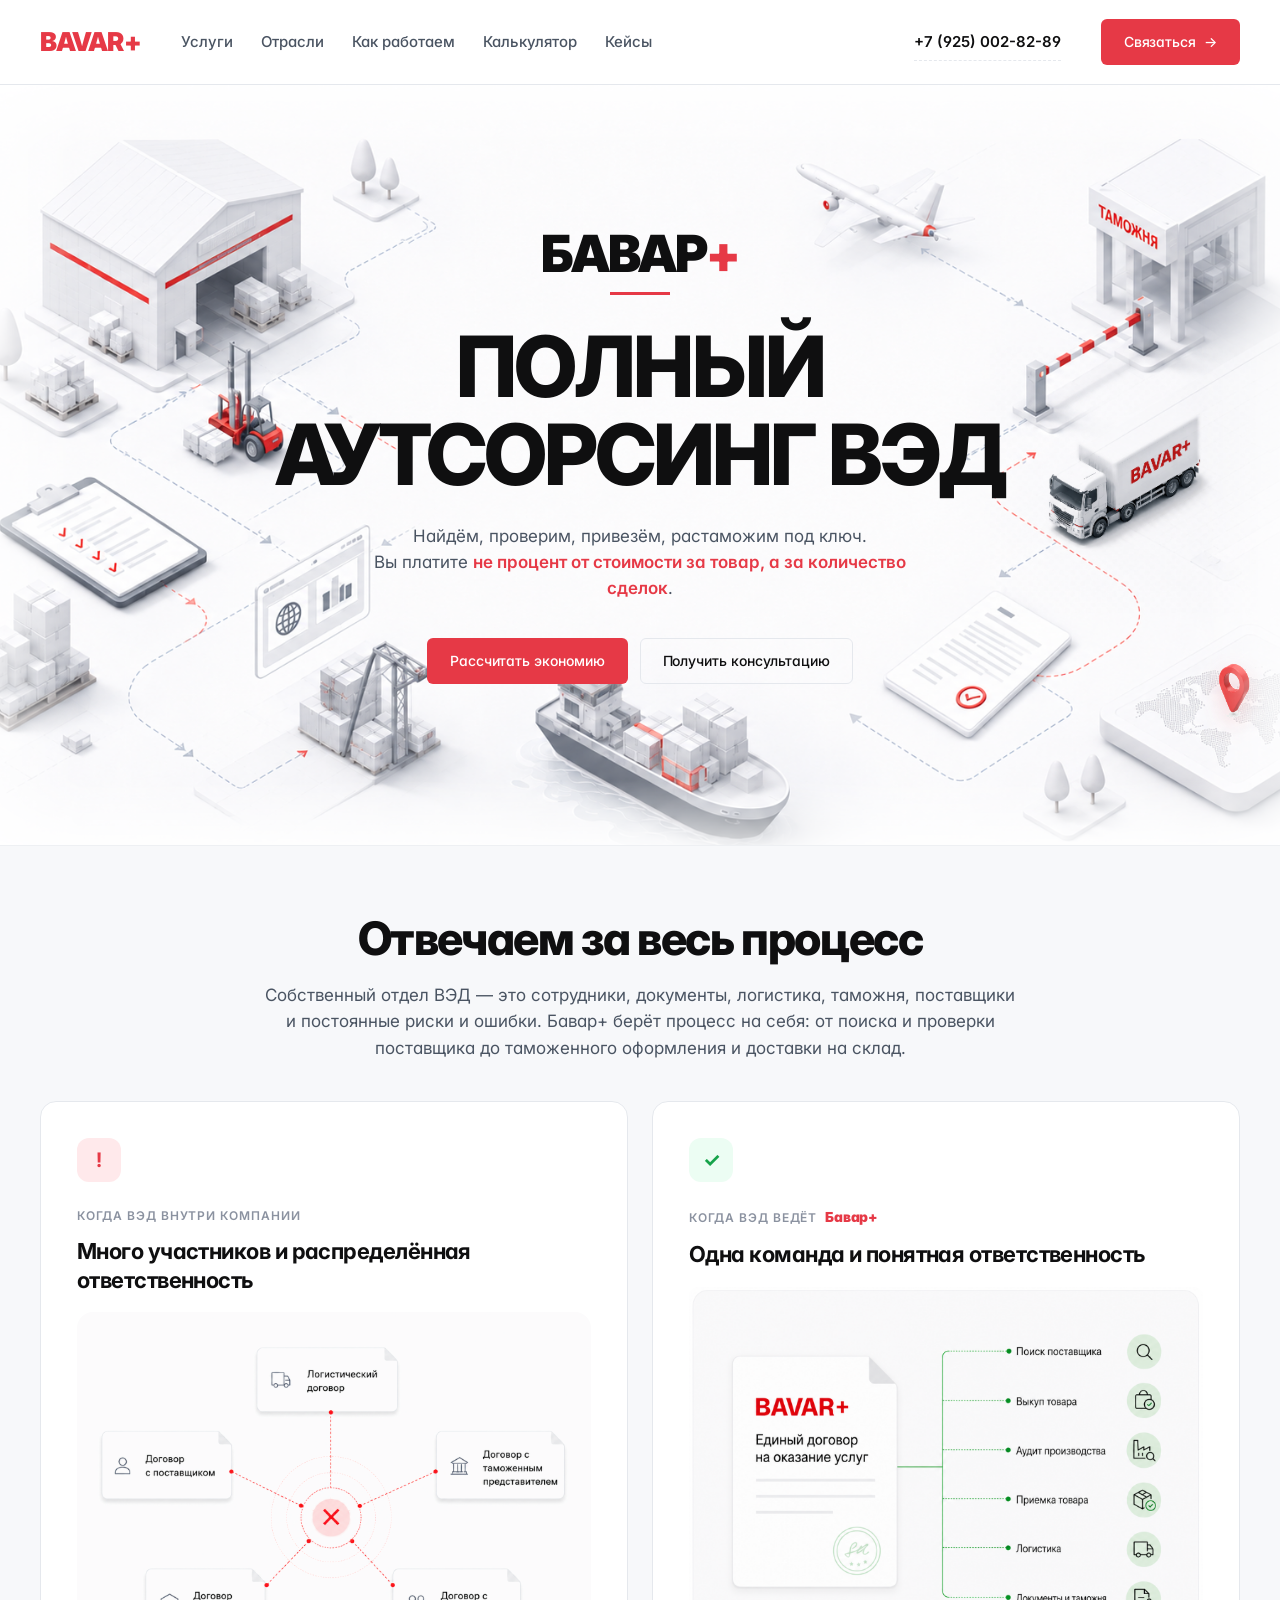
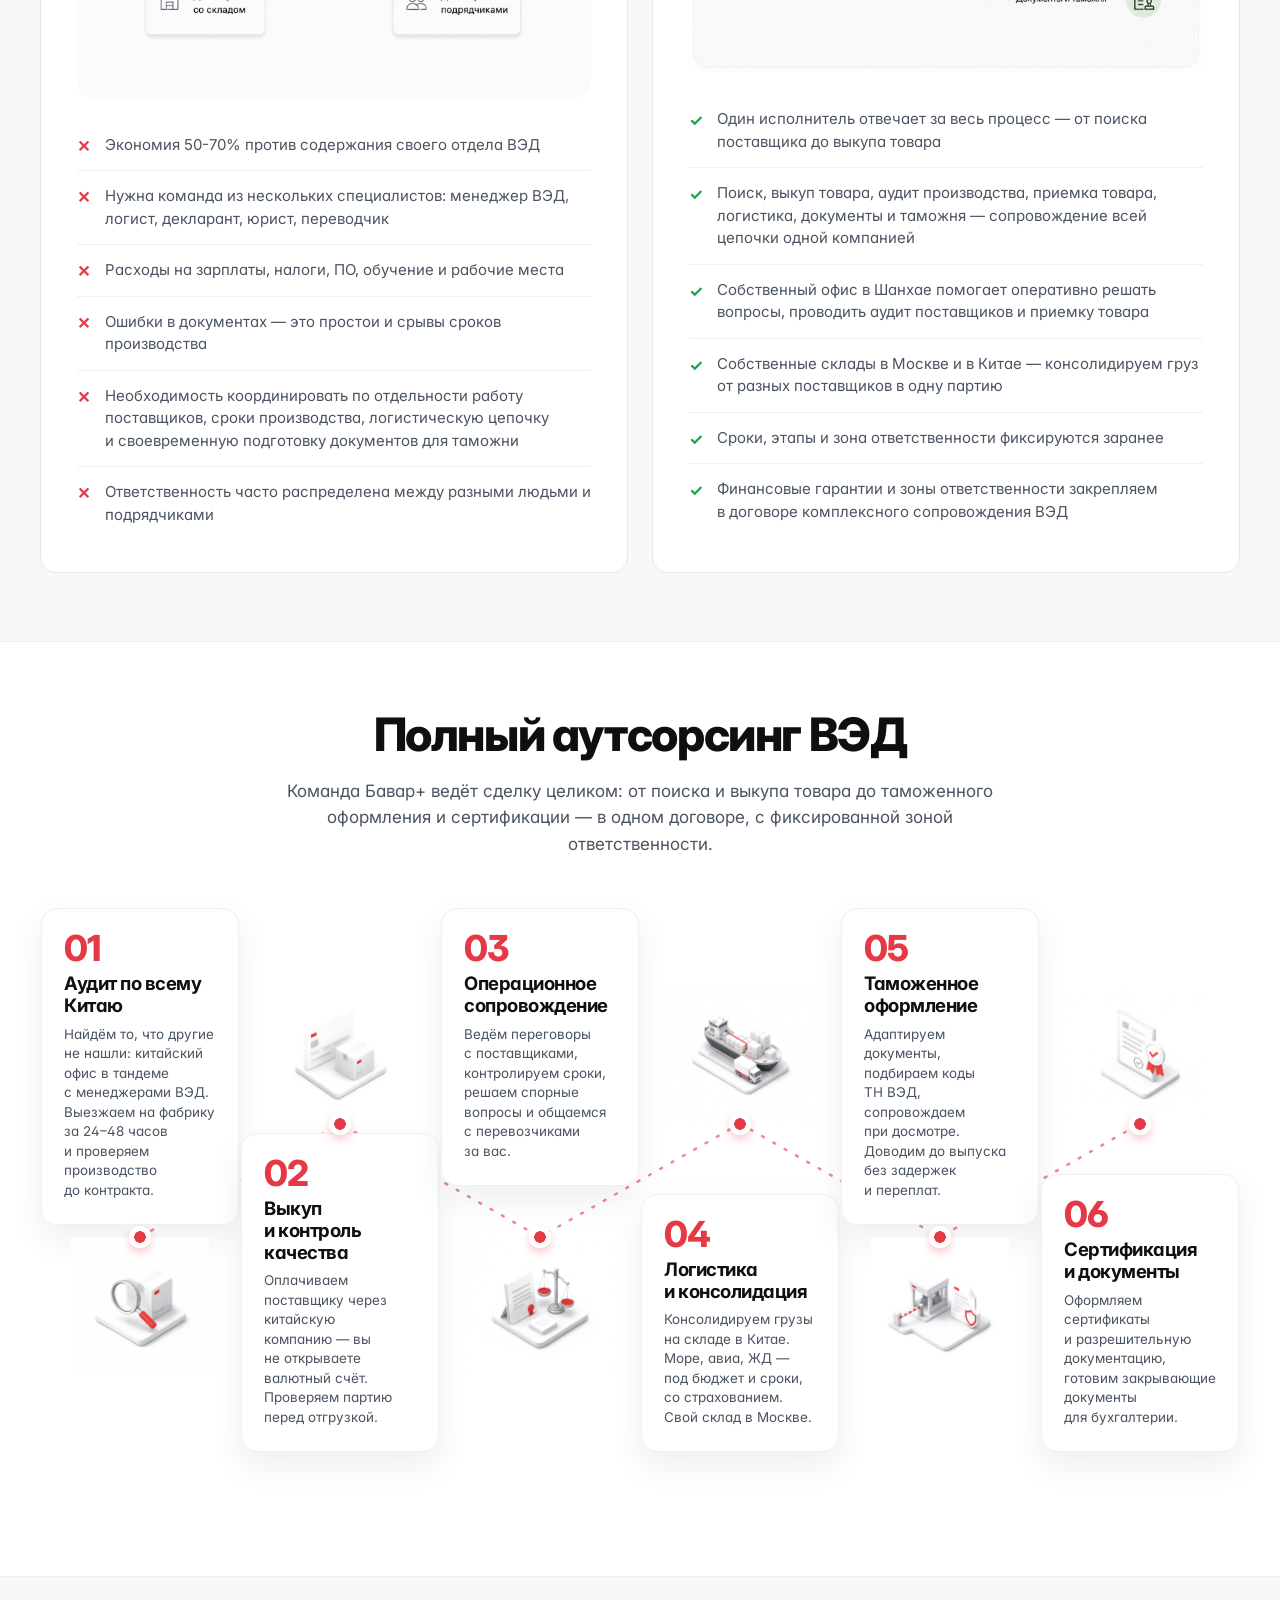
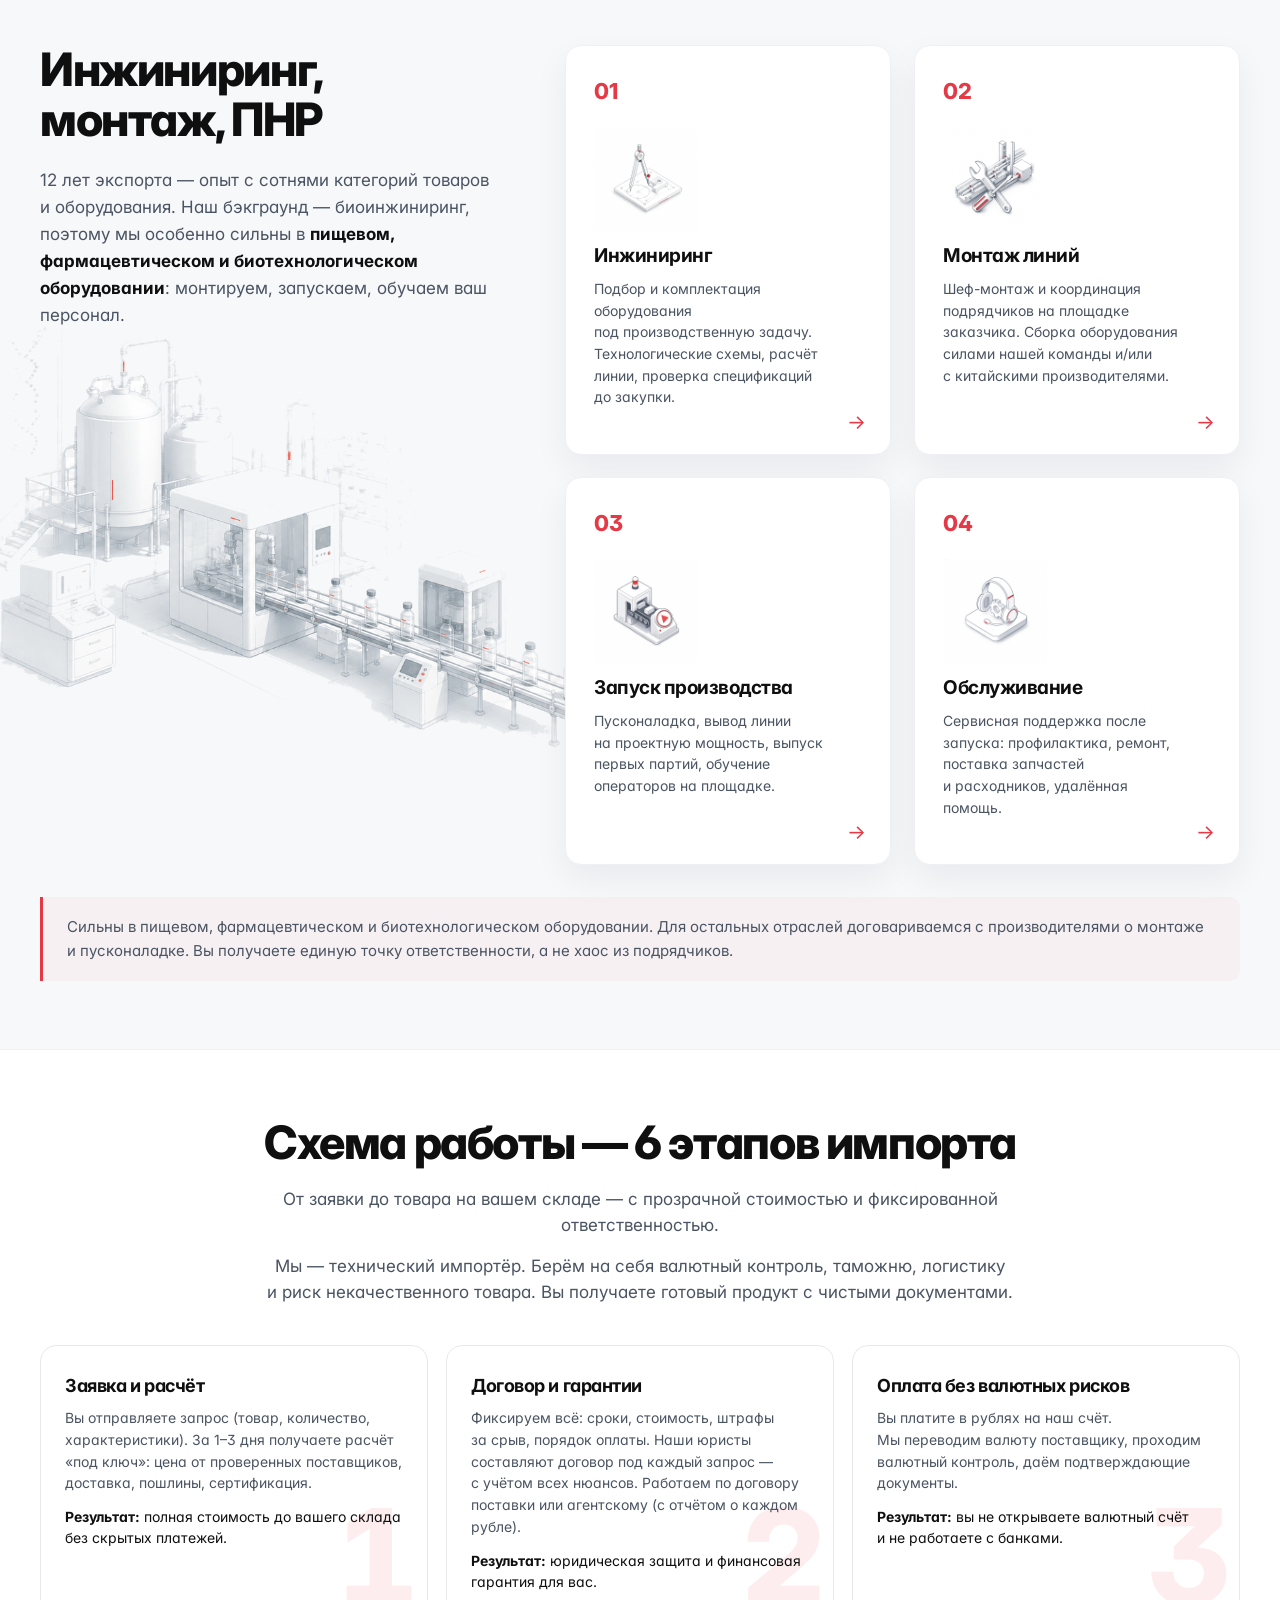
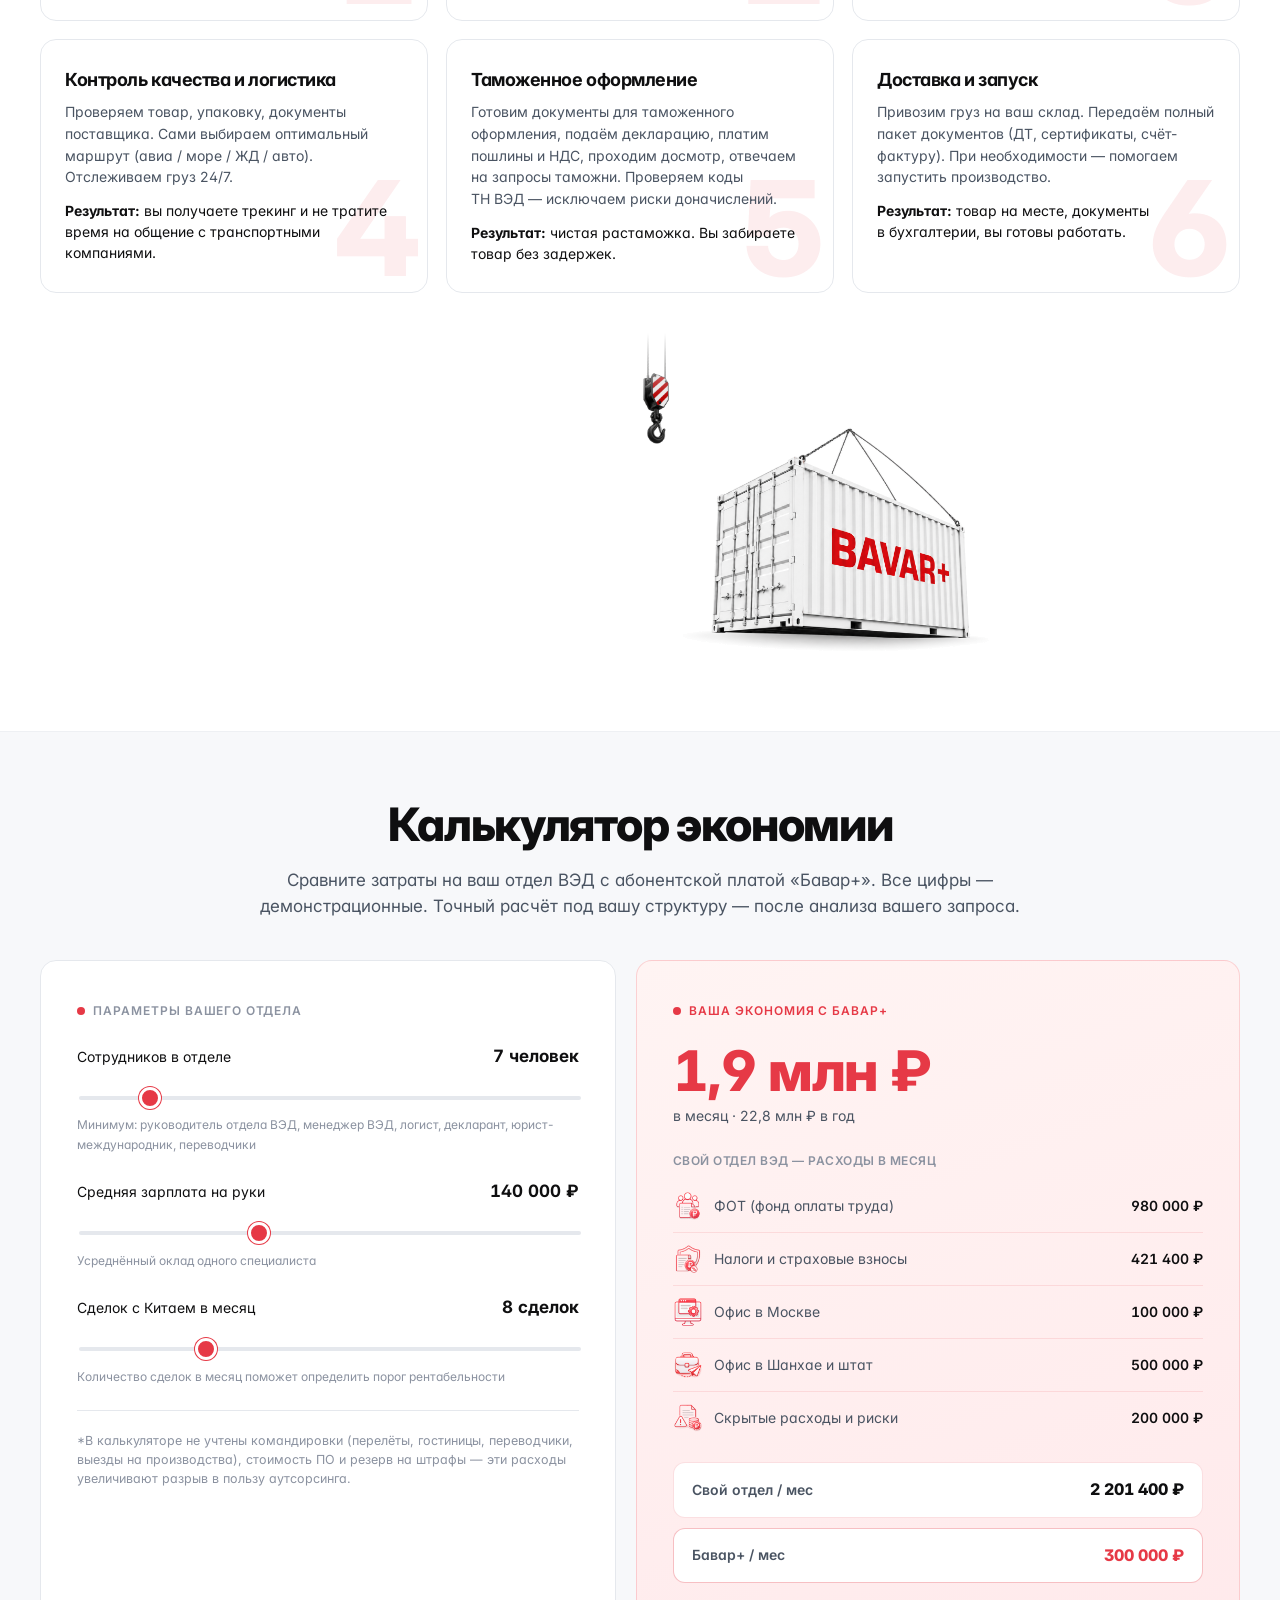
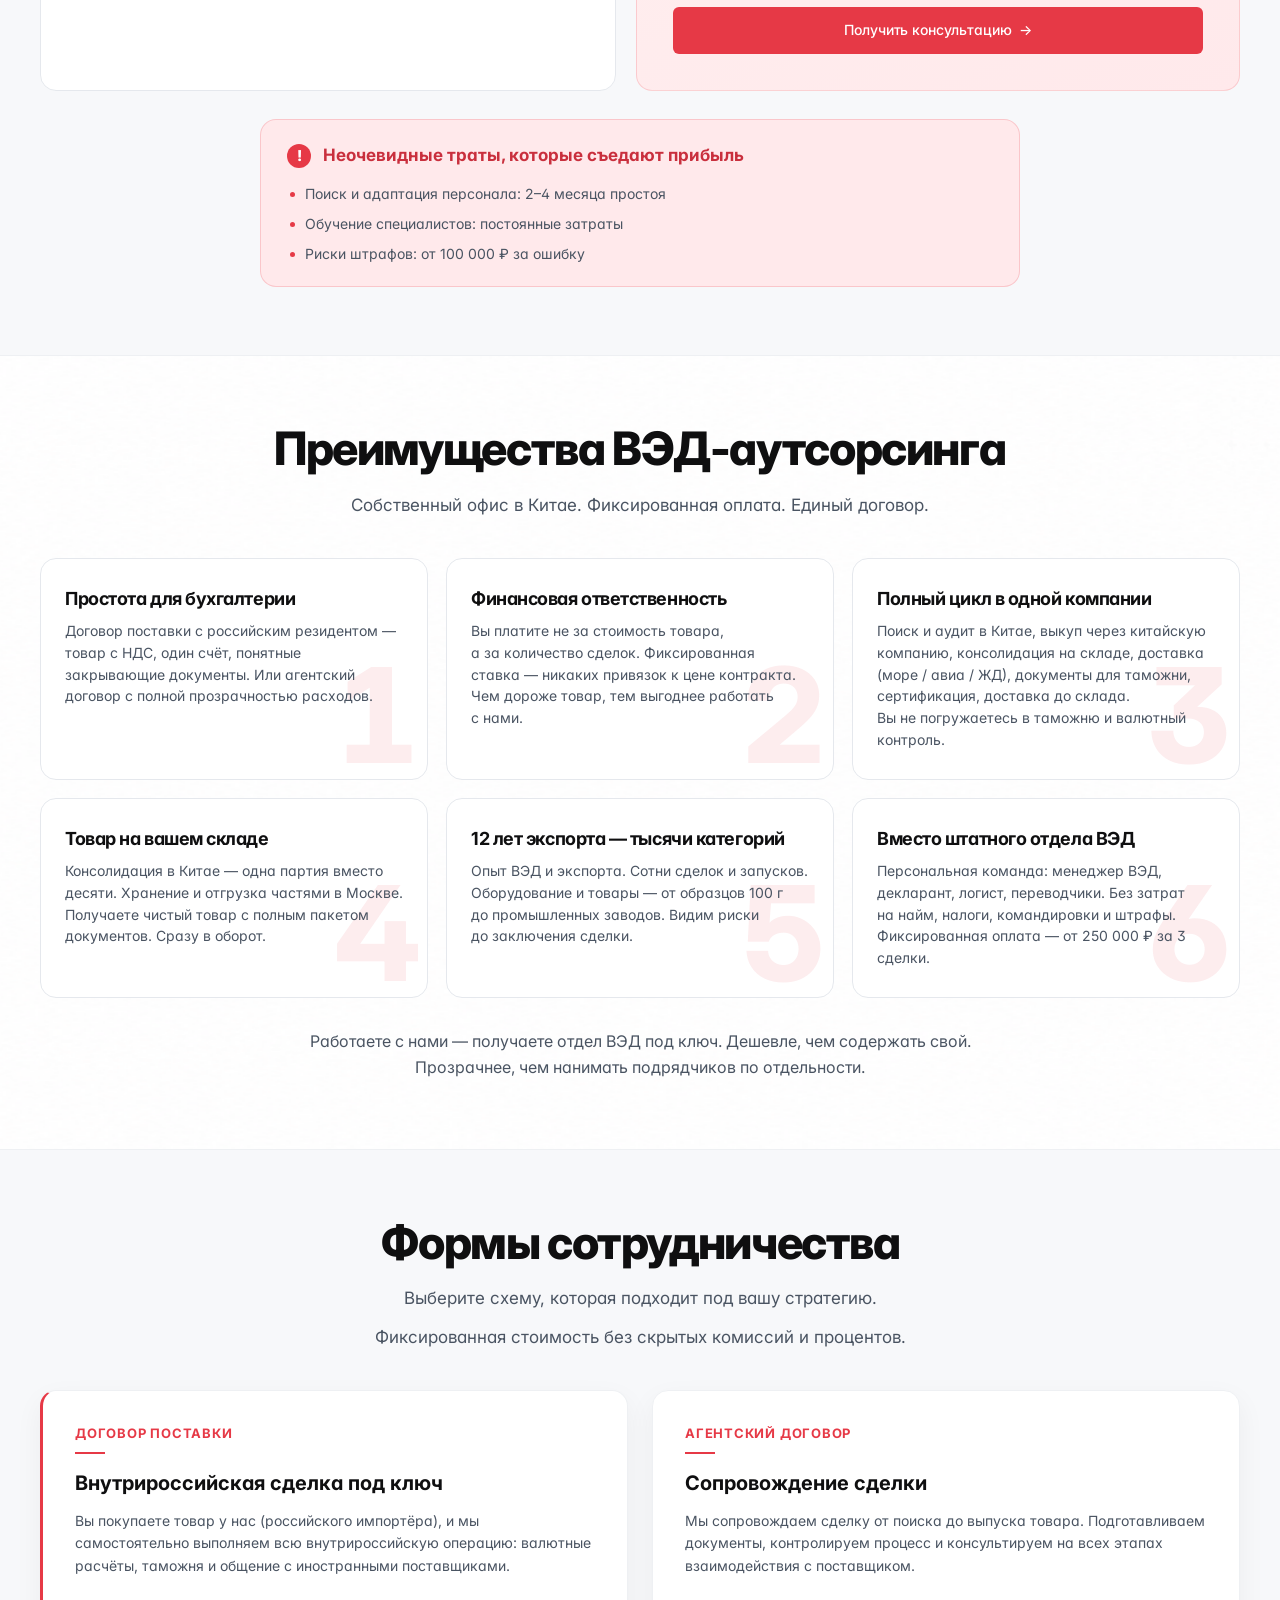
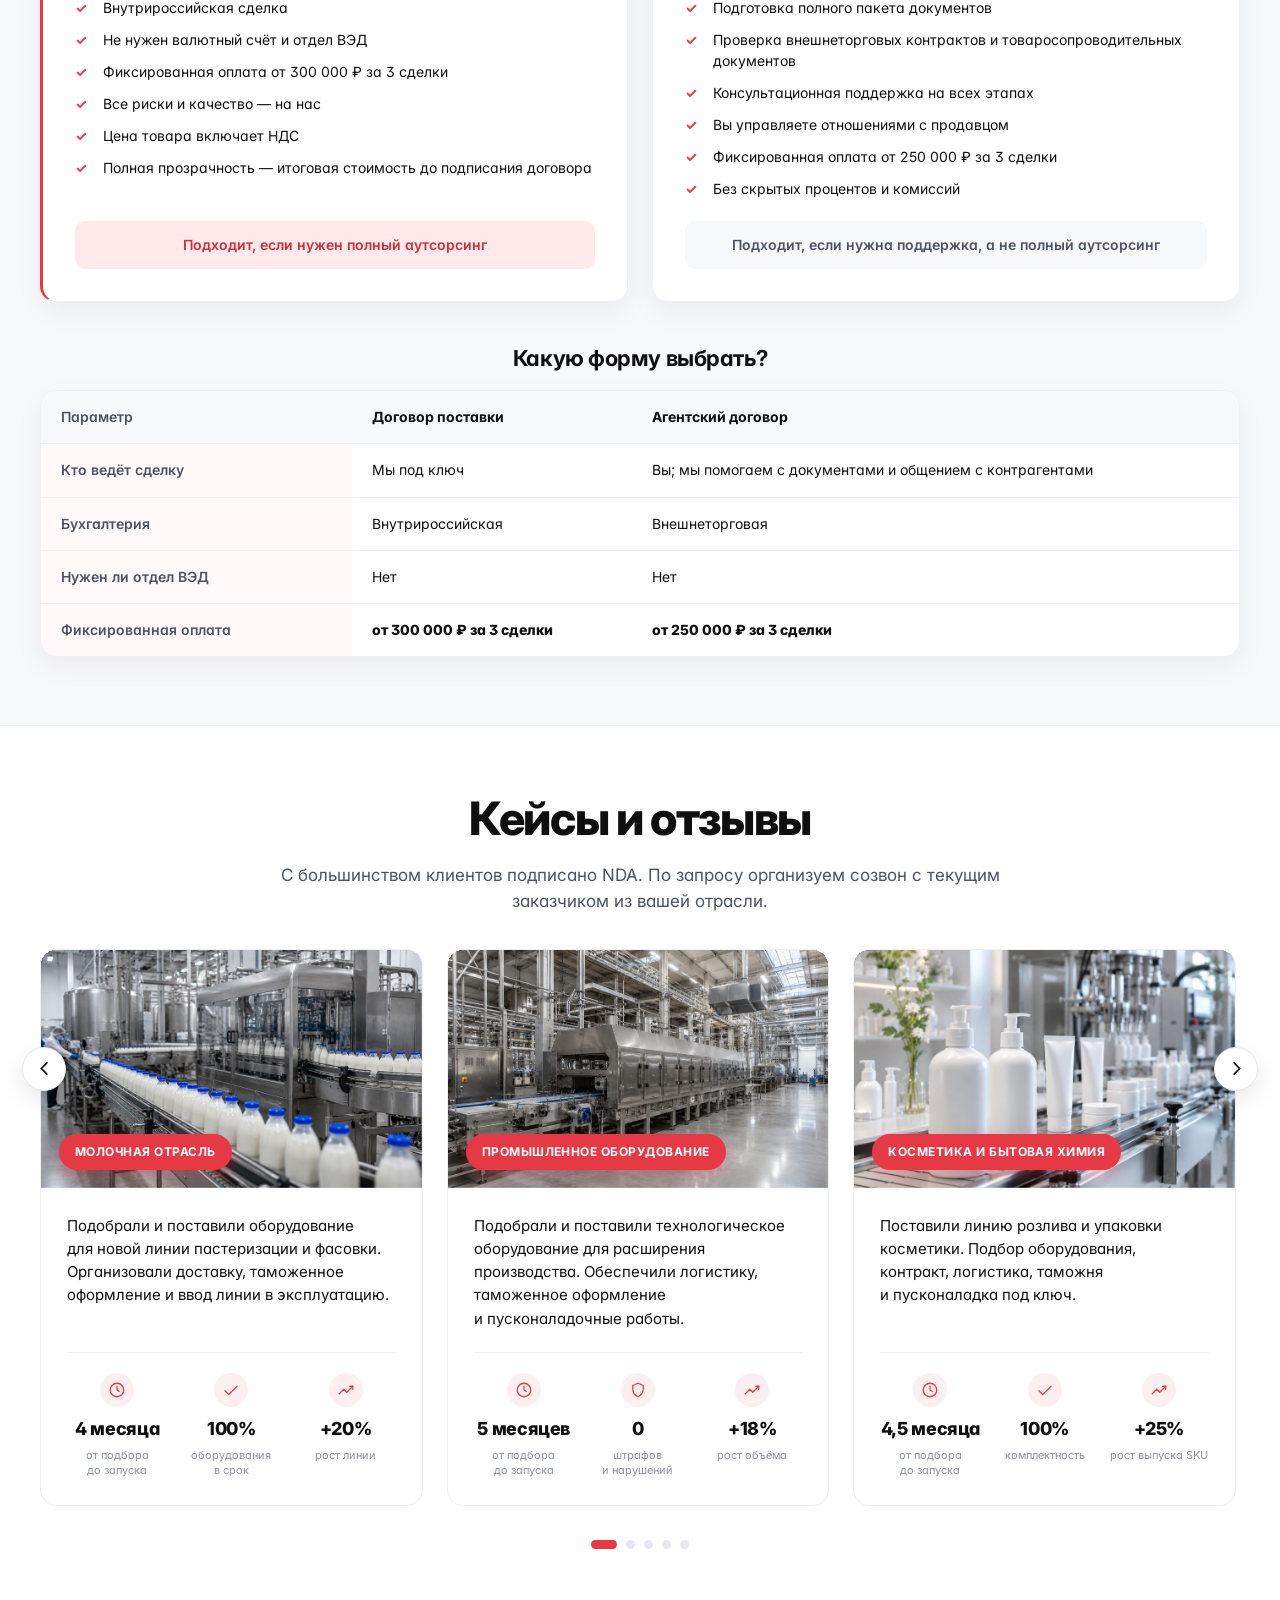
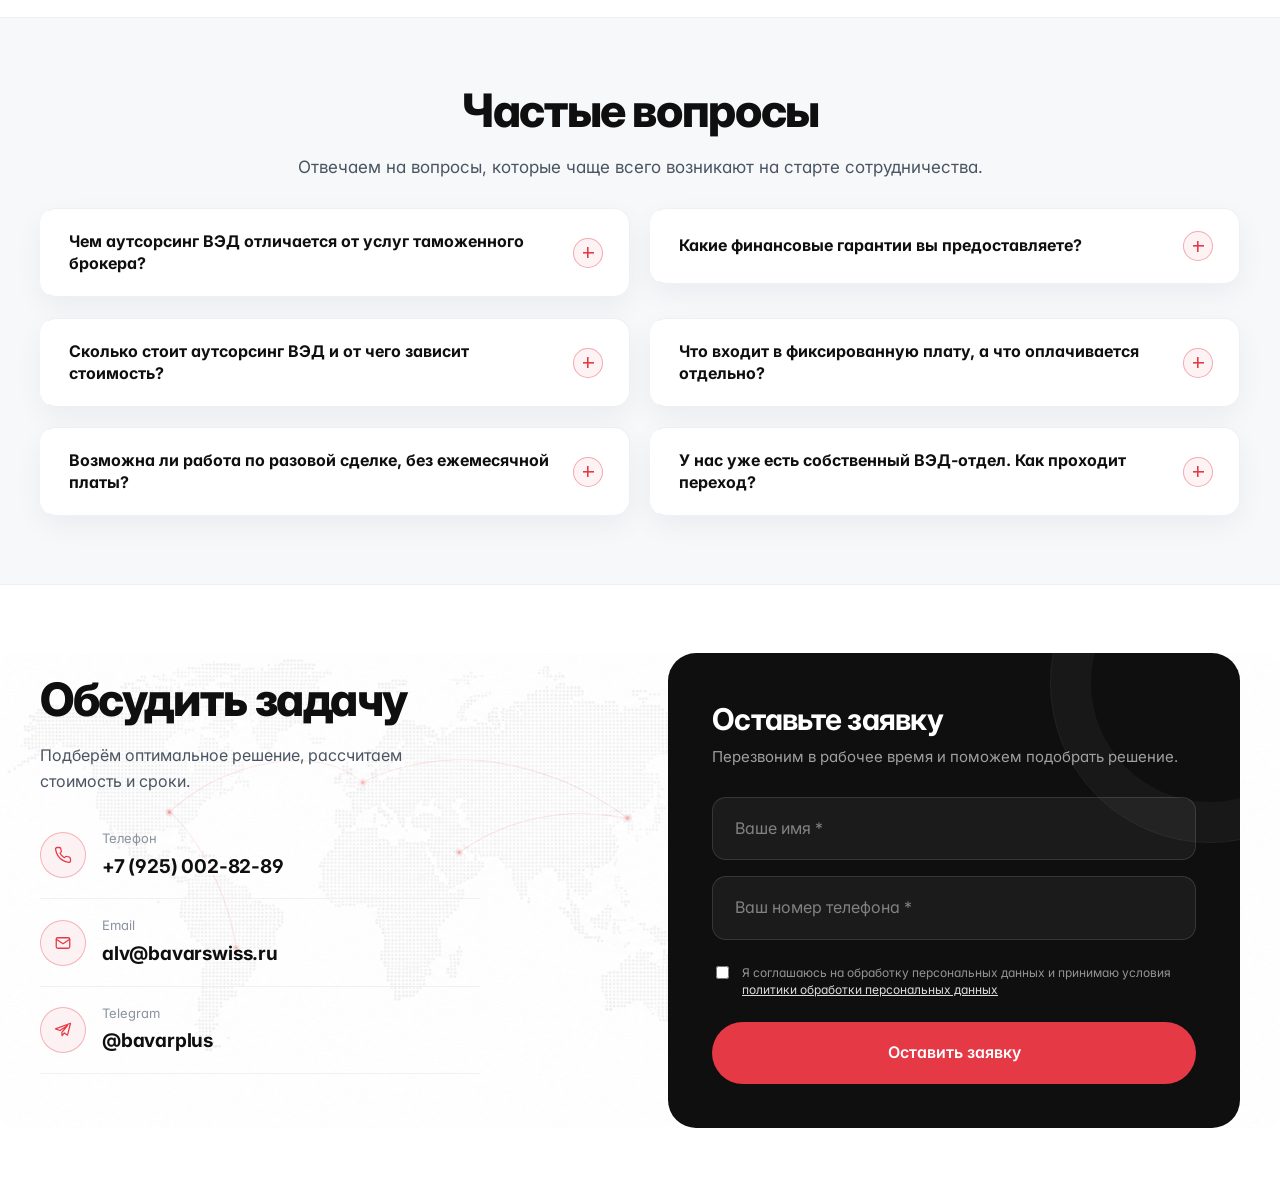
==== index.html @ 43182549 "Mobile: advantages → slider, hide 'Неочевидные траты' alert in calc - #advantages becomes a swipe ca" ====
<!doctype html>
<html lang="ru">
<head>
<meta charset="utf-8">
<meta name="viewport" content="width=device-width, initial-scale=1">
<meta name="color-scheme" content="light">
<meta name="robots" content="noindex,nofollow">
<title>БАВАР+ — полный аутсорсинг ВЭД для промышленного бизнеса</title>
<link rel="preconnect" href="https://fonts.googleapis.com">
<link rel="preconnect" href="https://fonts.gstatic.com" crossorigin>
<link href="https://fonts.googleapis.com/css2?family=Inter:wght@400;500;600;700;800;900&display=swap" rel="stylesheet">
<link rel="stylesheet" href="assets/styles.css?v=192">
</head>
<body>

<!-- ============================================================
     NAV
     ============================================================ -->
<header class="nav">
  <div class="nav__inner">
    <a href="#top" class="logo">
      <span class="logo__text">BAVAR<span class="logo__plus">+</span></span>
    </a>
    <ul class="nav__menu">
      <li><a href="#">Услуги</a></li>
      <li><a href="#">Отрасли</a></li>
      <li><a href="#">Как работаем</a></li>
      <li><a href="#">Калькулятор</a></li>
      <li><a href="#">Кейсы</a></li>
    </ul>
    <a class="nav__phone" href="tel:+79250028289">+7 (925) 002-82-89</a>
    <a href="#" class="btn btn--primary" data-modal-open>Связаться <span class="btn__arrow">→</span></a>
  </div>
</header>

<!-- SVG-фильтр: конвертирует белый фон PNG в прозрачность (alpha)
     без mix-blend-mode, чтобы корпус контейнера был непрозрачным.
     feComposite сохраняет оригинальную прозрачность по краям картинки -->
<svg width="0" height="0" style="position:absolute" aria-hidden="true">
  <defs>
    <filter id="white-to-alpha" color-interpolation-filters="sRGB">
      <!-- Шаг 1: яркостная маска. Очень резкий наклон -300/891 -->
      <feColorMatrix type="matrix" values="
        1 0 0 0 0
        0 1 0 0 0
        0 0 1 0 0
        -300 -300 -300 0 891
      " result="rawMask"/>
      <!-- Шаг 2: дотягиваем переход до бинарного — отрезаем середину -->
      <feComponentTransfer in="rawMask" result="sharpMask">
        <feFuncA type="linear" slope="3" intercept="-1"/>
      </feComponentTransfer>
      <!-- Шаг 3: умножаем на исходный alpha, чтобы прозрачные области PNG остались прозрачными -->
      <feComposite in="SourceGraphic" in2="sharpMask" operator="in"/>
    </filter>
    <!-- Более мягкая версия — для gruz.png и metka.png, у которых фон не чистый,
         а светло-серый «шахматный» паттерн RGB 245-253 -->
    <filter id="checker-remove" color-interpolation-filters="sRGB">
      <feColorMatrix type="matrix" values="
        1 0 0 0 0
        0 1 0 0 0
        0 0 1 0 0
        -25 -25 -25 0 70
      " result="rawMask"/>
      <feComponentTransfer in="rawMask" result="sharpMask">
        <feFuncA type="linear" slope="3" intercept="-1"/>
      </feComponentTransfer>
      <feComposite in="SourceGraphic" in2="sharpMask" operator="in"/>
    </filter>
    <!-- Версия для грузовика: плавный градиентный ramp по яркости.
         Альфа НЕ бинарная — она плавно растёт от 0 (фон/шахматка)
         через полутона тени к 1 (тело грузовика). Это сохраняет
         мягкий градиент тени без «лестницы» на краях. -->
    <filter id="truck-clean" color-interpolation-filters="sRGB">
      <feColorMatrix type="matrix" values="
        1 0 0 0 0
        0 1 0 0 0
        0 0 1 0 0
        -3 -3 -3 0 8.5
      " result="rampAlpha"/>
      <feComponentTransfer in="rampAlpha" result="cleanAlpha">
        <feFuncA type="linear" slope="1.3" intercept="-0.05"/>
      </feComponentTransfer>
      <feGaussianBlur in="cleanAlpha" stdDeviation="0.3" result="smoothAlpha"/>
      <feComposite in="SourceGraphic" in2="smoothAlpha" operator="in"/>
    </filter>
  </defs>
</svg>

<main id="top">

<!-- ============================================================
     HERO V1 · центральный БАВАР+ + изометрическая сцена
     ============================================================ -->
<section class="hero hero--v1" data-variant="v1">
  <div class="wrap">
    <!-- Изометрическая иллюстрация-фон логистики с анимированными слоями -->
    <div class="hero--v1__bg" aria-hidden="true">
      <img class="hero--v1__scene" src="assets/bg-v2.png?v=4" alt="">
      <img class="hero--v1__truck" src="assets/gruz.png?v=5" alt="">
      <img class="hero--v1__pin"   src="assets/metka.png?v=1" alt="">
    </div>
    <div class="hero__inner">
      <div class="hero__content">
        <div class="hero__logo">БАВАР<span class="hero__logo-plus">+</span></div>
        <div class="hero__divider"></div>
        <h1 class="hero__title">
          ПОЛНЫЙ АУТСОРСИНГ ВЭД
        </h1>
        <p class="hero__sub">
          Найдём, проверим, привезём, растаможим под&nbsp;ключ.<br>
          Вы&nbsp;платите <span class="hero__sub-accent">не&nbsp;процент от&nbsp;стоимости за&nbsp;товар, а&nbsp;за&nbsp;количество сделок</span>.
        </p>
        <div class="hero__cta">
          <a href="#calc" class="btn btn--primary">Рассчитать экономию</a>
          <a href="#contact" class="btn btn--ghost">Получить консультацию</a>
        </div>
      </div>
    </div>
  </div>
</section>

<!-- ============================================================
     HERO V2 · контейнер с картой мира
     ============================================================ -->
<section class="hero hero--v2" data-variant="v2" hidden>
  <div class="wrap">
    <div class="hero__inner">
      <div class="hero__content">
        <div class="hero__kicker">Полный аутсорсинг ВЭД</div>
        <h1 class="hero__title">
          Поиск, поставка, логистика и таможенное оформление <em>под ключ</em>
        </h1>
        <p class="hero__sub">
          Найдём поставщика, проверим документы, организуем логистику, оформим таможню
          и доведём груз до склада с прозрачными сроками, SLA и финансовой ответственностью
          по договору.
        </p>
        <div class="hero__cta">
          <a href="#calc" class="btn btn--primary btn--lg">Рассчитать экономию <span class="btn__arrow">→</span></a>
          <a href="#contact" class="btn btn--ghost btn--lg">Получить консультацию</a>
        </div>
      </div>

      <div class="hero__visual">
        <img class="hero__visual-map" src="assets/karta.png?v=5" alt="Карта мировых маршрутов BAVAR+">
        <img class="hero__visual-kran" src="assets/kran.png?v=5" alt="">
        <img class="hero__visual-container" src="assets/conteiner.png?v=5" alt="Контейнер BAVAR+">
      </div>
    </div>
  </div>
</section>

<!-- ============================================================
     02 · ПРОБЛЕМА / РЕШЕНИЕ
     ============================================================ -->
<section class="section section--alt" id="problem">
  <div class="wrap">
    <div class="section__head">
      <div class="section__head-text">
        <h2 class="section__title">Отвечаем за&nbsp;весь процесс</h2>
        <p class="section__lede">
          Собственный отдел ВЭД — это сотрудники, документы, логистика, таможня, поставщики
          и&nbsp;постоянные риски и&nbsp;ошибки. Бавар+ берёт процесс на&nbsp;себя: от&nbsp;поиска
          и&nbsp;проверки поставщика до&nbsp;таможенного оформления и&nbsp;доставки на&nbsp;склад.
        </p>
      </div>
    </div>

    <div class="compare-grid">
      <div class="cmp-card cmp-card--problem">
        <div class="cmp-card__icon">!</div>
        <div class="cmp-card__label">Когда ВЭД внутри компании</div>
        <h3 class="cmp-card__title">Много участников и распределённая ответственность</h3>
        <div class="cmp-card__visual-frame">
          <img class="cmp-card__visual cmp-card__visual--keyed lz" data-src="assets/minus.png?v=1" alt="Шесть отдельных договоров с разными подрядчиками — каждая зона ответственности своя">
        </div>
        <ul class="cmp-card__list">
          <li>Экономия 50-70% против содержания своего отдела ВЭД</li>
          <li>Нужна команда из нескольких специалистов: менеджер ВЭД, логист, декларант, юрист, переводчик</li>
          <li>Расходы на зарплаты, налоги, ПО, обучение и рабочие места</li>
          <li>Ошибки в документах — это простои и срывы сроков производства</li>
          <li>Необходимость координировать по&nbsp;отдельности работу поставщиков, сроки производства, логистическую цепочку и&nbsp;своевременную подготовку документов для&nbsp;таможни</li>
          <li>Ответственность часто распределена между разными людьми и подрядчиками</li>
        </ul>
      </div>
      <div class="cmp-card cmp-card--solution">
        <div class="cmp-card__icon">✓</div>
        <div class="cmp-card__label">Когда ВЭД ведёт <span class="brand-inline">Бавар<span class="brand-inline__plus">+</span></span></div>
        <h3 class="cmp-card__title">Одна команда и понятная ответственность</h3>
        <img class="cmp-card__visual lz" data-src="assets/plus.png?v=2" alt="Один договор BAVAR+ — все услуги от поиска поставщика до передачи груза">
        <ul class="cmp-card__list">
          <li>Один исполнитель отвечает за весь процесс — от&nbsp;поиска поставщика до&nbsp;выкупа товара</li>
          <li>Поиск, выкуп товара, аудит производства, приемка товара, логистика, документы и&nbsp;таможня — сопровождение всей цепочки одной компанией</li>
          <li>Собственный офис в&nbsp;Шанхае помогает оперативно решать вопросы, проводить аудит поставщиков и&nbsp;приемку товара</li>
          <li>Собственные склады в&nbsp;Москве и&nbsp;в&nbsp;Китае — консолидируем груз от&nbsp;разных поставщиков в&nbsp;одну партию</li>
          <li>Сроки, этапы и&nbsp;зона ответственности фиксируются заранее</li>
          <li>Финансовые гарантии и&nbsp;зоны ответственности закрепляем в&nbsp;договоре комплексного сопровождения ВЭД</li>
        </ul>
      </div>
    </div>
  </div>
</section>

<!-- ============================================================
     03 · УСЛУГИ
     ============================================================ -->
<section class="section" id="services">
  <div class="wrap">
    <div class="section__head">
      <div class="section__head-text">
        <h2 class="section__title">Полный аутсорсинг ВЭД</h2>
        <p class="section__lede">
          Команда Бавар+ ведёт сделку целиком: от&nbsp;поиска и&nbsp;выкупа товара
          до&nbsp;таможенного оформления и&nbsp;сертификации — в&nbsp;одном договоре,
          с&nbsp;фиксированной зоной ответственности.
        </p>
      </div>
    </div>

    <div class="process-flow">
      <!-- Красный пунктирный зигзаг-путь (SVG растягивается на всю ширину,
           толщина штриха постоянная). Узлы-точки — отдельными HTML-кружками,
           чтобы оставались круглыми при любой ширине. -->
      <svg class="pf-svg" viewBox="0 0 1200 600" preserveAspectRatio="none" aria-hidden="true">
        <path class="pf-line" d="M100 360 L300 240 L500 360 L700 240 L900 360 L1100 240" vector-effect="non-scaling-stroke"/>
      </svg>
      <span class="pf-dot" style="left:8.333%;top:60%"></span>
      <span class="pf-dot" style="left:25%;top:40%"></span>
      <span class="pf-dot" style="left:41.667%;top:60%"></span>
      <span class="pf-dot" style="left:58.333%;top:40%"></span>
      <span class="pf-dot" style="left:75%;top:60%"></span>
      <span class="pf-dot" style="left:91.667%;top:40%"></span>

      <!-- 01 -->
      <div class="pf-stage pf-stage--down" style="left:8.333%">
        <div class="pf-card">
          <div class="pf-card__num">01</div>
          <h3 class="pf-card__title">Аудит по&nbsp;всему Китаю</h3>
          <p class="pf-card__desc">Найдём то, что другие не&nbsp;нашли: китайский офис в&nbsp;тандеме с&nbsp;менеджерами ВЭД. Выезжаем на&nbsp;фабрику за&nbsp;24–48&nbsp;часов и&nbsp;проверяем производство до&nbsp;контракта.</p>
        </div>
        <div class="pf-img"><img src="assets/svc-01.png?v=1" alt="Аудит по всему Китаю"></div>
      </div>
      <!-- 02 -->
      <div class="pf-stage pf-stage--up" style="left:25%">
        <div class="pf-card">
          <div class="pf-card__num">02</div>
          <h3 class="pf-card__title">Выкуп и&nbsp;контроль качества</h3>
          <p class="pf-card__desc">Оплачиваем поставщику через китайскую компанию&nbsp;— вы не&nbsp;открываете валютный счёт. Проверяем партию перед отгрузкой.</p>
        </div>
        <div class="pf-img"><img src="assets/svc-02.png?v=1" alt="Выкуп и контроль качества"></div>
      </div>
      <!-- 03 -->
      <div class="pf-stage pf-stage--down" style="left:41.667%">
        <div class="pf-card">
          <div class="pf-card__num">03</div>
          <h3 class="pf-card__title">Операционное сопровождение</h3>
          <p class="pf-card__desc">Ведём переговоры с&nbsp;поставщиками, контролируем сроки, решаем спорные вопросы и&nbsp;общаемся с&nbsp;перевозчиками за&nbsp;вас.</p>
        </div>
        <div class="pf-img"><img src="assets/svc-03.png?v=1" alt="Операционное сопровождение"></div>
      </div>
      <!-- 04 -->
      <div class="pf-stage pf-stage--up" style="left:58.333%">
        <div class="pf-card">
          <div class="pf-card__num">04</div>
          <h3 class="pf-card__title">Логистика и&nbsp;консолидация</h3>
          <p class="pf-card__desc">Консолидируем грузы на&nbsp;складе в&nbsp;Китае. Море, авиа, ЖД&nbsp;— под&nbsp;бюджет и&nbsp;сроки, со&nbsp;страхованием. Свой склад в&nbsp;Москве.</p>
        </div>
        <div class="pf-img"><img src="assets/svc-04.png?v=1" alt="Логистика и консолидация"></div>
      </div>
      <!-- 05 -->
      <div class="pf-stage pf-stage--down" style="left:75%">
        <div class="pf-card">
          <div class="pf-card__num">05</div>
          <h3 class="pf-card__title">Таможенное оформление</h3>
          <p class="pf-card__desc">Адаптируем документы, подбираем коды ТН&nbsp;ВЭД, сопровождаем при&nbsp;досмотре. Доводим до&nbsp;выпуска без&nbsp;задержек и&nbsp;переплат.</p>
        </div>
        <div class="pf-img"><img src="assets/svc-05.png?v=1" alt="Таможенное оформление"></div>
      </div>
      <!-- 06 -->
      <div class="pf-stage pf-stage--up" style="left:91.667%">
        <div class="pf-card">
          <div class="pf-card__num">06</div>
          <h3 class="pf-card__title">Сертификация и&nbsp;документы</h3>
          <p class="pf-card__desc">Оформляем сертификаты и&nbsp;разрешительную документацию, готовим закрывающие документы для&nbsp;бухгалтерии.</p>
        </div>
        <div class="pf-img"><img src="assets/svc-06.png?v=1" alt="Сертификация и документы"></div>
      </div>
    </div>

    <!-- навигация слайдера (видна только на мобильных) -->
    <div class="svc-nav" aria-hidden="true">
      <button class="svc-arrow svc-arrow--prev" type="button" aria-label="Назад"><svg width="18" height="18" viewBox="0 0 24 24" fill="none" stroke="currentColor" stroke-width="2.2" stroke-linecap="round" stroke-linejoin="round"><path d="M15 5l-7 7 7 7"/></svg></button>
      <div class="svc-dots"></div>
      <button class="svc-arrow svc-arrow--next" type="button" aria-label="Вперёд"><svg width="18" height="18" viewBox="0 0 24 24" fill="none" stroke="currentColor" stroke-width="2.2" stroke-linecap="round" stroke-linejoin="round"><path d="M9 5l7 7-7 7"/></svg></button>
    </div>

  </div>
</section>

<!-- ============================================================
     05 · ИНЖИНИРИНГ И СЕРВИС ЛИНИЙ
     ============================================================ -->
<section class="section section--alt" id="industries">
  <div class="wrap">
    <div class="bio">
      <!-- Левая колонка: чип, заголовок, лид, фоновая изометрия -->
      <div class="bio__intro">
        <h2 class="bio__title">Инжиниринг,<br>монтаж, ПНР</h2>
        <p class="bio__lede">
          12 лет экспорта&nbsp;— опыт с&nbsp;сотнями категорий товаров и&nbsp;оборудования.
          Наш бэкграунд&nbsp;— биоинжиниринг, поэтому мы особенно сильны в&nbsp;<strong>пищевом,
          фармацевтическом и&nbsp;биотехнологическом оборудовании</strong>: монтируем, запускаем,
          обучаем ваш персонал.
        </p>
        <img class="bio__illo lz" data-src="assets/bio-line.png?v=3" alt="Производственная биотех-линия">
      </div>

      <!-- Правая колонка: 4 карточки услуг -->
      <div class="bio__cards">
        <div class="bio-card">
          <div class="bio-card__num">01</div>
          <div class="bio-card__icon"><img class="lz" data-src="assets/ind-eng.png?v=2" alt=""></div>
          <h4 class="bio-card__title">Инжиниринг</h4>
          <p class="bio-card__desc">Подбор и&nbsp;комплектация оборудования под&nbsp;производственную задачу. Технологические схемы, расчёт линии, проверка спецификаций до&nbsp;закупки.</p>
          <span class="bio-card__arrow" aria-hidden="true">→</span>
        </div>
        <div class="bio-card">
          <div class="bio-card__num">02</div>
          <div class="bio-card__icon"><img class="lz" data-src="assets/ind-mount.png?v=2" alt=""></div>
          <h4 class="bio-card__title">Монтаж линий</h4>
          <p class="bio-card__desc">Шеф-монтаж и&nbsp;координация подрядчиков на&nbsp;площадке заказчика. Сборка оборудования силами нашей команды и/или с&nbsp;китайскими производителями.</p>
          <span class="bio-card__arrow" aria-hidden="true">→</span>
        </div>
        <div class="bio-card">
          <div class="bio-card__num">03</div>
          <div class="bio-card__icon"><img class="lz" data-src="assets/ind-launch.png?v=2" alt=""></div>
          <h4 class="bio-card__title">Запуск производства</h4>
          <p class="bio-card__desc">Пусконаладка, вывод линии на&nbsp;проектную мощность, выпуск первых партий, обучение операторов на&nbsp;площадке.</p>
          <span class="bio-card__arrow" aria-hidden="true">→</span>
        </div>
        <div class="bio-card">
          <div class="bio-card__num">04</div>
          <div class="bio-card__icon"><img class="lz" data-src="assets/ind-service.png?v=2" alt=""></div>
          <h4 class="bio-card__title">Обслуживание</h4>
          <p class="bio-card__desc">Сервисная поддержка после запуска: профилактика, ремонт, поставка запчастей и&nbsp;расходников, удалённая помощь.</p>
          <span class="bio-card__arrow" aria-hidden="true">→</span>
        </div>
      </div>
    </div>

    <p class="bio-note">
      Сильны в&nbsp;пищевом, фармацевтическом и&nbsp;биотехнологическом оборудовании.
      Для остальных отраслей договариваемся с&nbsp;производителями о&nbsp;монтаже и&nbsp;пусконаладке.
      Вы&nbsp;получаете единую точку ответственности, а&nbsp;не&nbsp;хаос из&nbsp;подрядчиков.
    </p>
  </div>
</section>

<!-- ============================================================
     06 · ПРОЦЕСС РАБОТЫ
     ============================================================ -->
<section class="section" id="process">
  <div class="wrap">
    <div class="section__head">
      <div class="section__head-text">
        <h2 class="section__title">Схема работы&nbsp;— 6 этапов импорта</h2>
        <p class="section__lede">
          От&nbsp;заявки до&nbsp;товара на&nbsp;вашем складе&nbsp;— с&nbsp;прозрачной стоимостью
          и&nbsp;фиксированной ответственностью.
        </p>
        <p class="section__lede process__intro">
          Мы&nbsp;— технический импортёр. Берём на&nbsp;себя валютный контроль, таможню,
          логистику и&nbsp;риск некачественного товара. Вы&nbsp;получаете готовый продукт
          с&nbsp;чистыми документами.
        </p>
      </div>
    </div>

    <div class="steps">
      <div class="step" data-step="1">
        <h3 class="step__title">Заявка и&nbsp;расчёт</h3>
        <p class="step__desc">Вы&nbsp;отправляете запрос (товар, количество, характеристики). За&nbsp;1–3&nbsp;дня получаете расчёт «под&nbsp;ключ»: цена от&nbsp;проверенных поставщиков, доставка, пошлины, сертификация.</p>
        <p class="step__result"><strong>Результат:</strong> полная стоимость до&nbsp;вашего склада без&nbsp;скрытых платежей.</p>
      </div>
      <div class="step" data-step="2">
        <h3 class="step__title">Договор и&nbsp;гарантии</h3>
        <p class="step__desc">Фиксируем всё: сроки, стоимость, штрафы за&nbsp;срыв, порядок оплаты. Наши юристы составляют договор под&nbsp;каждый запрос&nbsp;— с&nbsp;учётом всех нюансов. Работаем по&nbsp;договору поставки или&nbsp;агентскому (с&nbsp;отчётом о&nbsp;каждом рубле).</p>
        <p class="step__result"><strong>Результат:</strong> юридическая защита и&nbsp;финансовая гарантия для&nbsp;вас.</p>
      </div>
      <div class="step" data-step="3">
        <h3 class="step__title">Оплата без&nbsp;валютных рисков</h3>
        <p class="step__desc">Вы&nbsp;платите в&nbsp;рублях на&nbsp;наш счёт. Мы&nbsp;переводим валюту поставщику, проходим валютный контроль, даём подтверждающие документы.</p>
        <p class="step__result"><strong>Результат:</strong> вы&nbsp;не&nbsp;открываете валютный счёт и&nbsp;не&nbsp;работаете с&nbsp;банками.</p>
      </div>
      <div class="step" data-step="4">
        <h3 class="step__title">Контроль качества и&nbsp;логистика</h3>
        <p class="step__desc">Проверяем товар, упаковку, документы поставщика. Сами выбираем оптимальный маршрут (авиа&nbsp;/ море&nbsp;/ ЖД&nbsp;/ авто). Отслеживаем груз 24/7.</p>
        <p class="step__result"><strong>Результат:</strong> вы&nbsp;получаете трекинг и&nbsp;не&nbsp;тратите время на&nbsp;общение с&nbsp;транспортными компаниями.</p>
      </div>
      <div class="step" data-step="5">
        <h3 class="step__title">Таможенное оформление</h3>
        <p class="step__desc">Готовим документы для&nbsp;таможенного оформления, подаём декларацию, платим пошлины и&nbsp;НДС, проходим досмотр, отвечаем на&nbsp;запросы таможни. Проверяем коды ТН&nbsp;ВЭД&nbsp;— исключаем риски доначислений.</p>
        <p class="step__result"><strong>Результат:</strong> чистая растаможка. Вы&nbsp;забираете товар без&nbsp;задержек.</p>
      </div>
      <div class="step" data-step="6">
        <h3 class="step__title">Доставка и&nbsp;запуск</h3>
        <p class="step__desc">Привозим груз на&nbsp;ваш склад. Передаём полный пакет документов (ДТ, сертификаты, счёт-фактуру). При&nbsp;необходимости&nbsp;— помогаем запустить производство.</p>
        <p class="step__result"><strong>Результат:</strong> товар на&nbsp;месте, документы в&nbsp;бухгалтерии, вы&nbsp;готовы работать.</p>
      </div>
    </div>

    <!-- навигация слайдера (видна только на мобильных) -->
    <div class="svc-nav" aria-hidden="true">
      <button class="svc-arrow svc-arrow--prev" type="button" aria-label="Назад"><svg width="18" height="18" viewBox="0 0 24 24" fill="none" stroke="currentColor" stroke-width="2.2" stroke-linecap="round" stroke-linejoin="round"><path d="M15 5l-7 7 7 7"/></svg></button>
      <div class="svc-dots"></div>
      <button class="svc-arrow svc-arrow--next" type="button" aria-label="Вперёд"><svg width="18" height="18" viewBox="0 0 24 24" fill="none" stroke="currentColor" stroke-width="2.2" stroke-linecap="round" stroke-linejoin="round"><path d="M9 5l7 7-7 7"/></svg></button>
    </div>

    <!-- Кран с качающимся контейнером — верх крана растворяется в фоне -->
    <div class="process-crane" aria-hidden="true">
      <img class="process-crane__kran lz" data-src="assets/kran.png?v=5" alt="">
      <img class="process-crane__box lz" data-src="assets/conteiner.png?v=5" alt="">
    </div>
  </div>
</section>

<!-- ============================================================
     07 · КАЛЬКУЛЯТОР ЭКОНОМИИ
     ============================================================ -->
<section class="section section--alt" id="calc">
  <div class="wrap">
    <div class="section__head">
      <div class="section__head-text">
        <h2 class="section__title">Калькулятор экономии</h2>
        <p class="section__lede">
          Сравните затраты на&nbsp;ваш отдел ВЭД с&nbsp;абонентской платой «Бавар+». Все цифры&nbsp;—
          демонстрационные. Точный расчёт под&nbsp;вашу структуру&nbsp;— после анализа вашего запроса.
        </p>
      </div>
    </div>

    <div class="calc">
      <div class="calc__panel">
        <div class="calc__panel-tag">Параметры вашего отдела</div>
        <div class="calc__field">
          <div class="calc__lbl">
            <span>Сотрудников в&nbsp;отделе</span>
            <span class="lbl-val" id="cl-staff">7 человек</span>
          </div>
          <input type="range" class="calc__range" id="cf-staff" min="6" max="14" value="7" step="1">
          <div class="calc__hint">Минимум: руководитель отдела&nbsp;ВЭД, менеджер&nbsp;ВЭД, логист, декларант, юрист-международник, переводчики</div>
        </div>
        <div class="calc__field">
          <div class="calc__lbl">
            <span>Средняя зарплата на&nbsp;руки</span>
            <span class="lbl-val" id="cl-salary">140 000 ₽</span>
          </div>
          <input type="range" class="calc__range" id="cf-salary" min="80000" max="250000" value="140000" step="5000">
          <div class="calc__hint">Усреднённый оклад одного специалиста</div>
        </div>
        <div class="calc__field">
          <div class="calc__lbl">
            <span>Сделок с&nbsp;Китаем в&nbsp;месяц</span>
            <span class="lbl-val" id="cl-deals">8 сделок</span>
          </div>
          <input type="range" class="calc__range" id="cf-deals" min="1" max="30" value="8" step="1">
          <div class="calc__hint">Количество сделок в&nbsp;месяц поможет определить порог рентабельности</div>
        </div>

        <p class="calc__note">
          *В&nbsp;калькуляторе не&nbsp;учтены командировки (перелёты, гостиницы, переводчики, выезды
          на&nbsp;производства), стоимость ПО и&nbsp;резерв на&nbsp;штрафы&nbsp;— эти расходы увеличивают
          разрыв в&nbsp;пользу аутсорсинга.
        </p>
      </div>

      <div class="calc__panel calc__panel--result">
        <div class="calc__panel-tag">Ваша экономия с&nbsp;Бавар+</div>
        <div class="calc__hero" id="cr-hero">—</div>
        <div class="calc__hero-sub" id="cr-hero-sub">—</div>
        <div class="calc__breakdown-cap">Свой отдел ВЭД&nbsp;— расходы в&nbsp;месяц</div>
        <ul class="calc__breakdown">
          <li>
            <span class="br-ic"><img class="lz" data-src="assets/calc-fot.png?v=1" alt=""></span>
            <span class="nm">ФОТ (фонд оплаты труда)</span><span class="vl" id="br-fot">—</span>
          </li>
          <li>
            <span class="br-ic"><img class="lz" data-src="assets/calc-taxes.png?v=1" alt=""></span>
            <span class="nm">Налоги и&nbsp;страховые взносы</span><span class="vl" id="br-taxes">—</span>
          </li>
          <li>
            <span class="br-ic"><img class="lz" data-src="assets/calc-office.png?v=1" alt=""></span>
            <span class="nm">Офис в&nbsp;Москве</span><span class="vl" id="br-office">—</span>
          </li>
          <li>
            <span class="br-ic"><img class="lz" data-src="assets/calc-travel.png?v=1" alt=""></span>
            <span class="nm">Офис в&nbsp;Шанхае и&nbsp;штат</span><span class="vl" id="br-shanghai">—</span>
          </li>
          <li>
            <span class="br-ic"><img class="lz" data-src="assets/calc-risk.png?v=1" alt=""></span>
            <span class="nm">Скрытые расходы и&nbsp;риски</span><span class="vl" id="br-risk">—</span>
          </li>
        </ul>
        <div class="calc__pills">
          <div class="calc__pill"><span class="nm">Свой отдел / мес</span><span class="vl" id="br-total">—</span></div>
          <div class="calc__pill calc__pill--bavar"><span class="nm">Бавар+ / мес</span><span class="vl" id="br-bavar">—</span></div>
        </div>
        <div class="calc__cta">
          <a href="#contact" class="btn btn--primary">Получить консультацию <span class="btn__arrow">→</span></a>
        </div>
      </div>
    </div>

    <div class="calc-alert">
      <div class="calc-alert__head">
        <span class="calc-alert__ic">!</span>
        Неочевидные траты, которые съедают прибыль
      </div>
      <ul class="calc-alert__list">
        <li>Поиск и&nbsp;адаптация персонала: 2–4 месяца простоя</li>
        <li>Обучение специалистов: постоянные затраты</li>
        <li>Риски штрафов: от&nbsp;100 000&nbsp;₽ за&nbsp;ошибку</li>
      </ul>
    </div>

    <!-- липкая плашка с экономией (только мобильные): видна, пока двигаешь ползунки -->
    <div class="calc-sticky" aria-hidden="true">
      <span class="calc-sticky__lbl">Экономия с&nbsp;Бавар+ / мес</span>
      <span class="calc-sticky__val" id="cr-sticky">—</span>
    </div>
  </div>
</section>

<!-- ============================================================
     08 · ПРЕИМУЩЕСТВА
     ============================================================ -->
<section class="section" id="advantages">
  <div class="wrap">
    <div class="section__head">
      <div class="section__head-text">
        <h2 class="section__title">Преимущества ВЭД-аутсорсинга</h2>
        <p class="section__lede">
          Собственный офис в&nbsp;Китае. Фиксированная оплата. Единый договор.
        </p>
      </div>
    </div>

    <div class="steps">
      <div class="step" data-step="1">
        <h3 class="step__title">Простота для&nbsp;бухгалтерии</h3>
        <p class="step__desc">Договор поставки с&nbsp;российским резидентом&nbsp;— товар с&nbsp;НДС, один счёт, понятные закрывающие документы. Или агентский договор с&nbsp;полной прозрачностью расходов.</p>
      </div>
      <div class="step" data-step="2">
        <h3 class="step__title">Финансовая ответственность</h3>
        <p class="step__desc">Вы&nbsp;платите не&nbsp;за&nbsp;стоимость товара, а&nbsp;за&nbsp;количество сделок. Фиксированная ставка&nbsp;— никаких привязок к&nbsp;цене контракта. Чем дороже товар, тем выгоднее работать с&nbsp;нами.</p>
      </div>
      <div class="step" data-step="3">
        <h3 class="step__title">Полный цикл в&nbsp;одной компании</h3>
        <p class="step__desc">Поиск и&nbsp;аудит в&nbsp;Китае, выкуп через китайскую компанию, консолидация на&nbsp;складе, доставка (море&nbsp;/ авиа&nbsp;/ ЖД), документы для&nbsp;таможни, сертификация, доставка до&nbsp;склада. Вы&nbsp;не&nbsp;погружаетесь в&nbsp;таможню и&nbsp;валютный контроль.</p>
      </div>
      <div class="step" data-step="4">
        <h3 class="step__title">Товар на&nbsp;вашем складе</h3>
        <p class="step__desc">Консолидация в&nbsp;Китае&nbsp;— одна партия вместо десяти. Хранение и&nbsp;отгрузка частями в&nbsp;Москве. Получаете чистый товар с&nbsp;полным пакетом документов. Сразу в&nbsp;оборот.</p>
      </div>
      <div class="step" data-step="5">
        <h3 class="step__title">12 лет экспорта&nbsp;— тысячи категорий</h3>
        <p class="step__desc">Опыт ВЭД и&nbsp;экспорта. Сотни сделок и&nbsp;запусков. Оборудование и&nbsp;товары&nbsp;— от&nbsp;образцов 100&nbsp;г до&nbsp;промышленных заводов. Видим риски до&nbsp;заключения сделки.</p>
      </div>
      <div class="step" data-step="6">
        <h3 class="step__title">Вместо штатного отдела ВЭД</h3>
        <p class="step__desc">Персональная команда: менеджер&nbsp;ВЭД, декларант, логист, переводчики. Без затрат на&nbsp;найм, налоги, командировки и&nbsp;штрафы. Фиксированная оплата&nbsp;— от&nbsp;250 000&nbsp;₽ за&nbsp;3 сделки.</p>
      </div>
    </div>

    <!-- навигация слайдера (видна только на мобильных) -->
    <div class="svc-nav" aria-hidden="true">
      <button class="svc-arrow svc-arrow--prev" type="button" aria-label="Назад"><svg width="18" height="18" viewBox="0 0 24 24" fill="none" stroke="currentColor" stroke-width="2.2" stroke-linecap="round" stroke-linejoin="round"><path d="M15 5l-7 7 7 7"/></svg></button>
      <div class="svc-dots"></div>
      <button class="svc-arrow svc-arrow--next" type="button" aria-label="Вперёд"><svg width="18" height="18" viewBox="0 0 24 24" fill="none" stroke="currentColor" stroke-width="2.2" stroke-linecap="round" stroke-linejoin="round"><path d="M9 5l7 7-7 7"/></svg></button>
    </div>

    <p class="adv-outro">
      Работаете с&nbsp;нами&nbsp;— получаете отдел ВЭД под&nbsp;ключ. Дешевле, чем содержать свой.
      Прозрачнее, чем нанимать подрядчиков по&nbsp;отдельности.
    </p>
  </div>
</section>

<!-- ============================================================
     09 · ФОРМЫ СОТРУДНИЧЕСТВА
     ============================================================ -->
<section class="section section--alt" id="cooperation">
  <div class="wrap">
    <div class="section__head">
      <div class="section__head-text">
        <h2 class="section__title">Формы сотрудничества</h2>
        <p class="section__lede">Выберите схему, которая подходит под&nbsp;вашу стратегию.</p>
        <p class="section__lede coop__note">Фиксированная стоимость без&nbsp;скрытых комиссий и&nbsp;процентов.</p>
      </div>
    </div>

    <div class="forms">
      <div class="form-card form-card--primary">
        <div class="form-card__name">Договор поставки</div>
        <p class="form-card__tagline">Внутрироссийская сделка под&nbsp;ключ</p>
        <p class="form-card__text">Вы&nbsp;покупаете товар у&nbsp;нас (российского импортёра), и&nbsp;мы самостоятельно выполняем всю внутрироссийскую операцию: валютные расчёты, таможня и&nbsp;общение с&nbsp;иностранными поставщиками.</p>
        <ul class="form-card__list">
          <li>Внутрироссийская сделка</li>
          <li>Не&nbsp;нужен валютный счёт и&nbsp;отдел ВЭД</li>
          <li>Фиксированная оплата от&nbsp;300 000&nbsp;₽ за&nbsp;3 сделки</li>
          <li>Все риски и&nbsp;качество&nbsp;— на&nbsp;нас</li>
          <li>Цена товара включает НДС</li>
          <li>Полная прозрачность&nbsp;— итоговая стоимость до&nbsp;подписания договора</li>
        </ul>
        <div class="form-card__fit">Подходит, если нужен полный аутсорсинг</div>
      </div>
      <div class="form-card">
        <div class="form-card__name">Агентский договор</div>
        <p class="form-card__tagline">Сопровождение сделки</p>
        <p class="form-card__text">Мы&nbsp;сопровождаем сделку от&nbsp;поиска до&nbsp;выпуска товара. Подготавливаем документы, контролируем процесс и&nbsp;консультируем на&nbsp;всех этапах взаимодействия с&nbsp;поставщиком.</p>
        <ul class="form-card__list">
          <li>Подготовка полного пакета документов</li>
          <li>Проверка внешнеторговых контрактов и&nbsp;товаросопроводительных документов</li>
          <li>Консультационная поддержка на&nbsp;всех этапах</li>
          <li>Вы&nbsp;управляете отношениями с&nbsp;продавцом</li>
          <li>Фиксированная оплата от&nbsp;250 000&nbsp;₽ за&nbsp;3 сделки</li>
          <li>Без скрытых процентов и&nbsp;комиссий</li>
        </ul>
        <div class="form-card__fit">Подходит, если нужна поддержка, а&nbsp;не&nbsp;полный аутсорсинг</div>
      </div>
    </div>

    <h3 class="forms-compare-title">Какую форму выбрать?</h3>
    <div class="forms-compare-wrap">
      <table class="forms-compare">
        <thead>
          <tr>
            <th>Параметр</th>
            <th>Договор поставки</th>
            <th>Агентский договор</th>
          </tr>
        </thead>
        <tbody>
          <tr>
            <th>Кто ведёт сделку</th>
            <td>Мы под&nbsp;ключ</td>
            <td>Вы; мы помогаем с&nbsp;документами и&nbsp;общением с&nbsp;контрагентами</td>
          </tr>
          <tr>
            <th>Бухгалтерия</th>
            <td>Внутрироссийская</td>
            <td>Внешнеторговая</td>
          </tr>
          <tr>
            <th>Нужен ли отдел ВЭД</th>
            <td>Нет</td>
            <td>Нет</td>
          </tr>
          <tr>
            <th>Фиксированная оплата</th>
            <td class="price">от&nbsp;300 000&nbsp;₽ за&nbsp;3 сделки</td>
            <td class="price">от&nbsp;250 000&nbsp;₽ за&nbsp;3 сделки</td>
          </tr>
        </tbody>
      </table>
    </div>
    <p class="forms-compare-hint" aria-hidden="true">← листайте таблицу →</p>
  </div>
</section>

<!-- ============================================================
     10 · КЕЙСЫ И ОТЗЫВЫ
     ============================================================ -->
<section class="section" id="cases">
  <div class="wrap">
    <div class="section__head">
      <div class="section__head-text">
        <h2 class="section__title">Кейсы и&nbsp;отзывы</h2>
        <p class="section__lede">
          С&nbsp;большинством клиентов подписано NDA.
          По&nbsp;запросу организуем созвон с&nbsp;текущим заказчиком из&nbsp;вашей отрасли.
        </p>
      </div>
    </div>

    <div class="cases">
      <button class="cases__arrow cases__arrow--prev" type="button" aria-label="Назад"><svg viewBox="0 0 24 24" width="19" height="19" fill="none" stroke="currentColor" stroke-width="2.2" stroke-linecap="round" stroke-linejoin="round"><path d="M15 5l-7 7 7 7"/></svg></button>
      <button class="cases__arrow cases__arrow--next" type="button" aria-label="Вперёд"><svg viewBox="0 0 24 24" width="19" height="19" fill="none" stroke="currentColor" stroke-width="2.2" stroke-linecap="round" stroke-linejoin="round"><path d="M9 5l7 7-7 7"/></svg></button>

      <div class="cases__track">
        <article class="case">
          <div class="case__photo">
            <img class="case__img lz" data-src="assets/case-dairy.jpg?v=1" alt="">
            <span class="case__tag">Молочная отрасль</span>
          </div>
          <div class="case__body">
            <p class="case__text">Подобрали и&nbsp;поставили оборудование для&nbsp;новой линии пастеризации и&nbsp;фасовки. Организовали доставку, таможенное оформление и&nbsp;ввод линии в&nbsp;эксплуатацию.</p>
            <div class="case__metrics">
              <div class="case__metric">
                <span class="case__metric-ic"><svg viewBox="0 0 24 24" width="18" height="18" fill="none" stroke="currentColor" stroke-width="1.7" stroke-linecap="round" stroke-linejoin="round"><circle cx="12" cy="12" r="9"/><path d="M12 7v5l3 2"/></svg></span>
                <span class="case__metric-val">4 месяца</span>
                <span class="case__metric-lbl">от&nbsp;подбора до&nbsp;запуска</span>
              </div>
              <div class="case__metric">
                <span class="case__metric-ic"><svg viewBox="0 0 24 24" width="18" height="18" fill="none" stroke="currentColor" stroke-width="1.7" stroke-linecap="round" stroke-linejoin="round"><path d="M20 7L9 18l-5-5"/></svg></span>
                <span class="case__metric-val">100%</span>
                <span class="case__metric-lbl">оборудования в&nbsp;срок</span>
              </div>
              <div class="case__metric">
                <span class="case__metric-ic"><svg viewBox="0 0 24 24" width="18" height="18" fill="none" stroke="currentColor" stroke-width="1.7" stroke-linecap="round" stroke-linejoin="round"><path d="M3 17l6-6 4 4 8-8"/><path d="M17 7h4v4"/></svg></span>
                <span class="case__metric-val">+20%</span>
                <span class="case__metric-lbl">рост линии</span>
              </div>
            </div>
          </div>
        </article>


        <article class="case">
          <div class="case__photo">
            <img class="case__img lz" data-src="assets/case-industrial.jpg?v=1" alt="">
            <span class="case__tag">Промышленное оборудование</span>
          </div>
          <div class="case__body">
            <p class="case__text">Подобрали и&nbsp;поставили технологическое оборудование для&nbsp;расширения производства. Обеспечили логистику, таможенное оформление и&nbsp;пусконаладочные работы.</p>
            <div class="case__metrics">
              <div class="case__metric">
                <span class="case__metric-ic"><svg viewBox="0 0 24 24" width="18" height="18" fill="none" stroke="currentColor" stroke-width="1.7" stroke-linecap="round" stroke-linejoin="round"><circle cx="12" cy="12" r="9"/><path d="M12 7v5l3 2"/></svg></span>
                <span class="case__metric-val">5 месяцев</span>
                <span class="case__metric-lbl">от&nbsp;подбора до&nbsp;запуска</span>
              </div>
              <div class="case__metric">
                <span class="case__metric-ic"><svg viewBox="0 0 24 24" width="18" height="18" fill="none" stroke="currentColor" stroke-width="1.7" stroke-linecap="round" stroke-linejoin="round"><path d="M12 3l7 3v5c0 4.5-3 8-7 10-4-2-7-5.5-7-10V6z"/></svg></span>
                <span class="case__metric-val">0</span>
                <span class="case__metric-lbl">штрафов и&nbsp;нарушений</span>
              </div>
              <div class="case__metric">
                <span class="case__metric-ic"><svg viewBox="0 0 24 24" width="18" height="18" fill="none" stroke="currentColor" stroke-width="1.7" stroke-linecap="round" stroke-linejoin="round"><path d="M3 17l6-6 4 4 8-8"/><path d="M17 7h4v4"/></svg></span>
                <span class="case__metric-val">+18%</span>
                <span class="case__metric-lbl">рост объёма</span>
              </div>
            </div>
          </div>
        </article>

        <article class="case">
          <div class="case__photo">
            <img class="case__img lz" data-src="assets/case-cosmetics.jpg?v=1" alt="">
            <span class="case__tag">Косметика и&nbsp;бытовая химия</span>
          </div>
          <div class="case__body">
            <p class="case__text">Поставили линию розлива и&nbsp;упаковки косметики. Подбор оборудования, контракт, логистика, таможня и&nbsp;пусконаладка под&nbsp;ключ.</p>
            <div class="case__metrics">
              <div class="case__metric">
                <span class="case__metric-ic"><svg viewBox="0 0 24 24" width="18" height="18" fill="none" stroke="currentColor" stroke-width="1.7" stroke-linecap="round" stroke-linejoin="round"><circle cx="12" cy="12" r="9"/><path d="M12 7v5l3 2"/></svg></span>
                <span class="case__metric-val">4,5 месяца</span>
                <span class="case__metric-lbl">от&nbsp;подбора до&nbsp;запуска</span>
              </div>
              <div class="case__metric">
                <span class="case__metric-ic"><svg viewBox="0 0 24 24" width="18" height="18" fill="none" stroke="currentColor" stroke-width="1.7" stroke-linecap="round" stroke-linejoin="round"><path d="M20 7L9 18l-5-5"/></svg></span>
                <span class="case__metric-val">100%</span>
                <span class="case__metric-lbl">комплектность</span>
              </div>
              <div class="case__metric">
                <span class="case__metric-ic"><svg viewBox="0 0 24 24" width="18" height="18" fill="none" stroke="currentColor" stroke-width="1.7" stroke-linecap="round" stroke-linejoin="round"><path d="M3 17l6-6 4 4 8-8"/><path d="M17 7h4v4"/></svg></span>
                <span class="case__metric-val">+25%</span>
                <span class="case__metric-lbl">рост выпуска SKU</span>
              </div>
            </div>
          </div>
        </article>

        <article class="case">
          <div class="case__photo">
            <img class="case__img lz" data-src="assets/case-pharma.jpg?v=1" alt="">
            <span class="case__tag">Фармацевтика</span>
          </div>
          <div class="case__body">
            <p class="case__text">Закрыли импорт сырья и&nbsp;оборудования для&nbsp;производства БАД. Сертификация, документы и&nbsp;таможенное оформление без&nbsp;задержек.</p>
            <div class="case__metrics">
              <div class="case__metric">
                <span class="case__metric-ic"><svg viewBox="0 0 24 24" width="18" height="18" fill="none" stroke="currentColor" stroke-width="1.7" stroke-linecap="round" stroke-linejoin="round"><circle cx="12" cy="12" r="9"/><path d="M12 7v5l3 2"/></svg></span>
                <span class="case__metric-val">6 месяцев</span>
                <span class="case__metric-lbl">от&nbsp;поиска до&nbsp;поставки</span>
              </div>
              <div class="case__metric">
                <span class="case__metric-ic"><svg viewBox="0 0 24 24" width="18" height="18" fill="none" stroke="currentColor" stroke-width="1.7" stroke-linecap="round" stroke-linejoin="round"><path d="M12 3l7 3v5c0 4.5-3 8-7 10-4-2-7-5.5-7-10V6z"/></svg></span>
                <span class="case__metric-val">0</span>
                <span class="case__metric-lbl">штрафов ФТС</span>
              </div>
              <div class="case__metric">
                <span class="case__metric-ic"><svg viewBox="0 0 24 24" width="18" height="18" fill="none" stroke="currentColor" stroke-width="1.7" stroke-linecap="round" stroke-linejoin="round"><path d="M12 2v20M17 6H9.5a3.5 3.5 0 0 0 0 7h5a3.5 3.5 0 0 1 0 7H6"/></svg></span>
                <span class="case__metric-val">−30%</span>
                <span class="case__metric-lbl">себестоимость партии</span>
              </div>
            </div>
          </div>
        </article>
        <article class="case">
          <div class="case__photo">
            <img class="case__img lz" data-src="assets/case-beverages.jpg?v=1" alt="">
            <span class="case__tag">Напитки</span>
          </div>
          <div class="case__body">
            <p class="case__text">Комплексно оснастили производство напитков: линия розлива, упаковка, маркировка. Весь цикл работ от&nbsp;подбора до&nbsp;запуска «под&nbsp;ключ».</p>
            <div class="case__metrics">
              <div class="case__metric">
                <span class="case__metric-ic"><svg viewBox="0 0 24 24" width="18" height="18" fill="none" stroke="currentColor" stroke-width="1.7" stroke-linecap="round" stroke-linejoin="round"><circle cx="12" cy="12" r="9"/><path d="M12 7v5l3 2"/></svg></span>
                <span class="case__metric-val">3,5 месяца</span>
                <span class="case__metric-lbl">от&nbsp;заявки до&nbsp;запуска</span>
              </div>
              <div class="case__metric">
                <span class="case__metric-ic"><svg viewBox="0 0 24 24" width="18" height="18" fill="none" stroke="currentColor" stroke-width="1.7" stroke-linecap="round" stroke-linejoin="round"><circle cx="12" cy="12" r="9"/><path d="M9 12l2 2 4-4"/></svg></span>
                <span class="case__metric-val">99%</span>
                <span class="case__metric-lbl">точность поставки</span>
              </div>
              <div class="case__metric">
                <span class="case__metric-ic"><svg viewBox="0 0 24 24" width="18" height="18" fill="none" stroke="currentColor" stroke-width="1.7" stroke-linecap="round" stroke-linejoin="round"><path d="M12 2v20M17 6H9.5a3.5 3.5 0 0 0 0 7h5a3.5 3.5 0 0 1 0 7H6"/></svg></span>
                <span class="case__metric-val">−12%</span>
                <span class="case__metric-lbl">снижение затрат</span>
              </div>
            </div>
          </div>
        </article>
      </div>

      <div class="cases__dots" aria-hidden="true"></div>
    </div>
  </div>
</section>

<!-- ============================================================
     11 · FAQ
     ============================================================ -->
<section class="section section--alt" id="faq">
  <div class="wrap">
    <div class="section__head">
      <div class="section__head-text">
        <h2 class="section__title">Частые вопросы</h2>
        <p class="section__lede">Отвечаем на&nbsp;вопросы, которые чаще всего возникают на&nbsp;старте сотрудничества.</p>
      </div>
    </div>

    <div class="faq-list">
      <details class="faq-item">
        <summary>Чем аутсорсинг ВЭД отличается от&nbsp;услуг таможенного брокера?</summary>
        <div class="faq-item__body"><div class="faq-item__inner">
          Таможенный брокер отвечает только за&nbsp;таможенное оформление, логист&nbsp;— за&nbsp;доставку, юрист&nbsp;— за&nbsp;контракт. Координация всей цепочки остаётся на&nbsp;вашей стороне. Мы&nbsp;ведём сделку целиком по&nbsp;единому договору: от&nbsp;поиска поставщика до&nbsp;таможенного оформления и&nbsp;доставки на&nbsp;склад, и&nbsp;несём финансовую ответственность за&nbsp;результат.
        </div></div>
      </details>
      <details class="faq-item">
        <summary>Какие финансовые гарантии вы&nbsp;предоставляете?</summary>
        <div class="faq-item__body"><div class="faq-item__inner">
          В&nbsp;договоре комплексного сопровождения ВЭД зафиксировано: штрафы, доначисления и&nbsp;корректировки таможенной стоимости, возникшие по&nbsp;нашей вине, компенсируются нами. Это не&nbsp;маркетинговое обещание, а&nbsp;юридическое обязательство по&nbsp;договору.
        </div></div>
      </details>
      <details class="faq-item">
        <summary>Сколько стоит аутсорсинг ВЭД и&nbsp;от&nbsp;чего зависит стоимость?</summary>
        <div class="faq-item__body"><div class="faq-item__inner">
          Фиксированная ежемесячная плата&nbsp;— от&nbsp;300&nbsp;000&nbsp;₽. Итоговая стоимость зависит от&nbsp;числа сделок, сложности товаров и&nbsp;регуляторных требований: фармацевтическая продукция дороже типовых категорий товаров.
        </div></div>
      </details>
      <details class="faq-item">
        <summary>Что входит в&nbsp;фиксированную плату, а&nbsp;что оплачивается отдельно?</summary>
        <div class="faq-item__body"><div class="faq-item__inner">
          В&nbsp;фиксированную плату входит вся работа команды: поиск и&nbsp;проверка поставщиков, переговоры, контракты, валютный контроль, логистика, таможенное оформление, сертификация и&nbsp;юридическое сопровождение. Отдельно оплачиваются только стоимость товара, фрахт и&nbsp;государственные пошлины.
        </div></div>
      </details>
      <details class="faq-item">
        <summary>Возможна ли работа по&nbsp;разовой сделке, без&nbsp;ежемесячной платы?</summary>
        <div class="faq-item__body"><div class="faq-item__inner">
          Да, доступен проектный формат: стоимость рассчитывается по&nbsp;объёму работ конкретной сделки. При&nbsp;регулярных поставках выгоднее ежемесячное обслуживание&nbsp;— вы&nbsp;получаете не&nbsp;только текущую сделку, но&nbsp;и&nbsp;команду для&nbsp;последующих поставок.
        </div></div>
      </details>
      <details class="faq-item">
        <summary>У&nbsp;нас уже есть собственный ВЭД-отдел. Как проходит переход?</summary>
        <div class="faq-item__body"><div class="faq-item__inner">
          Это распространённая ситуация. Переход занимает 1–2 месяца: знакомство с&nbsp;поставщиками, передача контактов и&nbsp;договоров, перенос документации. Собственный отдел можно сократить, переориентировать на&nbsp;стратегические задачи или&nbsp;оставить в&nbsp;роли контролёра&nbsp;— решение остаётся за&nbsp;вами.
        </div></div>
      </details>
    </div>
  </div>
</section>

<!-- ============================================================
     12 · КОНТАКТЫ + ФОРМА
     ============================================================ -->
<section class="section" id="contact">
  <div class="wrap">
    <div class="contact2">
      <!-- Левая колонка: чип, заголовок, контакты, callout -->
      <div class="contact2__left">
        <h2 class="contact2__title">Обсудить задачу</h2>
        <p class="contact2__lede">Подберём оптимальное решение, рассчитаем стоимость и&nbsp;сроки.</p>

        <ul class="contact2__list">
          <li class="contact2__item">
            <span class="contact2__ic">
              <svg viewBox="0 0 24 24" width="18" height="18" fill="none" stroke="currentColor" stroke-width="1.7" stroke-linecap="round" stroke-linejoin="round"><path d="M22 16.9v3a2 2 0 0 1-2.2 2 19.8 19.8 0 0 1-8.6-3.1 19.5 19.5 0 0 1-6-6A19.8 19.8 0 0 1 2.1 4.2 2 2 0 0 1 4.1 2h3a2 2 0 0 1 2 1.7c.1.9.3 1.8.6 2.7a2 2 0 0 1-.5 2.1L8 9.6a16 16 0 0 0 6 6l1.1-1.1a2 2 0 0 1 2.1-.5c.9.3 1.8.5 2.7.6a2 2 0 0 1 1.7 2z"/></svg>
            </span>
            <span class="contact2__meta">
              <span class="contact2__lbl">Телефон</span>
              <a class="contact2__val" href="tel:+79250028289">+7 (925) 002-82-89</a>
            </span>
          </li>
          <li class="contact2__item">
            <span class="contact2__ic">
              <svg viewBox="0 0 24 24" width="18" height="18" fill="none" stroke="currentColor" stroke-width="1.7" stroke-linecap="round" stroke-linejoin="round"><rect x="3" y="5" width="18" height="14" rx="2"/><path d="M3 7l9 6 9-6"/></svg>
            </span>
            <span class="contact2__meta">
              <span class="contact2__lbl">Email</span>
              <a class="contact2__val" href="mailto:alv@bavarswiss.ru">alv@bavarswiss.ru</a>
            </span>
          </li>
          <li class="contact2__item">
            <span class="contact2__ic">
              <svg viewBox="0 0 24 24" width="18" height="18" fill="none" stroke="currentColor" stroke-width="1.7" stroke-linecap="round" stroke-linejoin="round"><path d="M22 3 2 10.5l6 2.2L18 6l-7.5 9.2.3 4.3 3-3.6 4.2 3z"/></svg>
            </span>
            <span class="contact2__meta">
              <span class="contact2__lbl">Telegram</span>
              <a class="contact2__val" href="https://t.me/" target="_blank" rel="noopener">@bavarplus</a>
            </span>
          </li>
        </ul>

      </div>

      <!-- Правая колонка: тёмная карточка-форма -->
      <form class="cform" id="contact-form" novalidate>
        <div class="cform__deco" aria-hidden="true"></div>
        <h3 class="cform__title">Оставьте заявку</h3>
        <p class="cform__sub">Перезвоним в&nbsp;рабочее время и&nbsp;поможем подобрать решение.</p>
        <input class="cform__input" type="text" id="f-name" name="name" placeholder="Ваше имя *" required>
        <input class="cform__input" type="tel" id="f-phone" name="phone" placeholder="Ваш номер телефона *" required>
        <label class="cform__check">
          <input type="checkbox" id="f-agree" required>
          <span>Я&nbsp;соглашаюсь на&nbsp;обработку персональных данных и&nbsp;принимаю условия <a href="#privacy">политики обработки персональных данных</a></span>
        </label>
        <button type="submit" class="cform__btn">Оставить заявку</button>
      </form>
    </div>
  </div>
</section>

</main>

<!-- ============================================================
     МОДАЛЬНОЕ ОКНО — заявка (открывается по «Связаться»)
     ============================================================ -->
<div class="modal" id="lead-modal" hidden>
  <div class="modal__overlay" data-modal-close></div>
  <div class="modal__card" role="dialog" aria-modal="true" aria-labelledby="modal-title">
    <button class="modal__close" type="button" aria-label="Закрыть" data-modal-close>×</button>
    <div class="modal__left">
      <h3 class="modal__title" id="modal-title"><span class="modal__title-red">Оставьте заявку</span><br>специалистам отдела&nbsp;ВЭД</h3>
      <span class="modal__phone" aria-hidden="true">
        <svg viewBox="0 0 24 24" width="26" height="26" fill="none" stroke="currentColor" stroke-width="1.6" stroke-linecap="round" stroke-linejoin="round"><path d="M22 16.9v3a2 2 0 0 1-2.2 2 19.8 19.8 0 0 1-8.6-3.1 19.5 19.5 0 0 1-6-6A19.8 19.8 0 0 1 2.1 4.2 2 2 0 0 1 4.1 2h3a2 2 0 0 1 2 1.7c.1.9.3 1.8.6 2.7a2 2 0 0 1-.5 2.1L8 9.6a16 16 0 0 0 6 6l1.1-1.1a2 2 0 0 1 2.1-.5c.9.3 1.8.5 2.7.6a2 2 0 0 1 1.7 2z"/></svg>
      </span>
      <p class="modal__text">Свяжемся с&nbsp;вами в&nbsp;течение часа и&nbsp;ответим на&nbsp;вопросы по&nbsp;поставкам, логистике и&nbsp;таможне.</p>
    </div>
    <form class="modal__form" id="modal-form" novalidate>
      <input class="modal__input" type="text" name="name" placeholder="Имя" required>
      <input class="modal__input" type="email" name="email" placeholder="E-mail">
      <input class="modal__input" type="tel" name="phone" placeholder="Ваш телефон" required>
      <button type="submit" class="modal__btn">Оставить заявку</button>
      <label class="modal__check">
        <input type="checkbox" required>
        <span>Нажимая на&nbsp;кнопку, вы&nbsp;соглашаетесь с&nbsp;<a href="#privacy">политикой конфиденциальности</a></span>
      </label>
    </form>
  </div>
</div>

<script src="assets/app.js?v=37"></script>
</body>
</html>
---- assets/styles.css ----
/* ============================================================
   БАВАР+ · полированный прототип v2
   Белый фон · красный акцент · Inter · модерн-санс
   ============================================================ */

*, *::before, *::after { box-sizing: border-box; }

:root {
  /* светлая тема — отключаем принудительный тёмный режим браузера */
  color-scheme: light;
  /* palette */
  --bg:           #ffffff;
  --bg-alt:       #f7f8fa;
  --bg-soft:      #fafbfc;
  --bg-dark:      #0f0f10;
  --surface:      #ffffff;
  --text:         #0f0f10;
  --text-mid:     #4a5462;
  --text-soft:    #8b92a0;
  --border:       #e5e8ed;
  --border-soft:  #eef0f3;
  --accent:       #e63946;
  --accent-dark:  #c92f3d;
  --accent-soft:  #ffe9eb;
  --green:        #16a34a;
  --green-soft:   #ecfdf3;

  /* radii */
  --r-sm: 6px;
  --r:    10px;
  --r-lg: 16px;
  --r-xl: 24px;

  /* shadows */
  --sh-sm: 0 1px 2px rgba(15,15,16,0.04), 0 1px 1px rgba(15,15,16,0.03);
  --sh:    0 4px 12px rgba(15,15,16,0.05), 0 1px 2px rgba(15,15,16,0.04);
  --sh-lg: 0 16px 40px rgba(15,15,16,0.08), 0 4px 12px rgba(15,15,16,0.04);

  /* type */
  --font: 'Inter', -apple-system, BlinkMacSystemFont, 'Segoe UI', Roboto, Arial, sans-serif;

  /* layout — 1440 внутренний контент + 40px padding по бокам */
  --w-container: 1520px;
}

html { scroll-behavior: smooth; }
/* клипуем горизонтальный вылет (reveal-анимации, декор) без поломки sticky-навигации */
html { overflow-x: clip; }
body {
  margin: 0;
  background: var(--bg);
  color: var(--text);
  font-family: var(--font);
  font-size: 16px;
  line-height: 1.6;
  font-feature-settings: 'ss01', 'cv11';
  -webkit-font-smoothing: antialiased;
  overflow-x: clip;
}

a { color: inherit; text-decoration: none; }

img, svg { max-width: 100%; display: block; }

h1, h2, h3, h4 { margin: 0; letter-spacing: -0.025em; line-height: 1.1; font-weight: 700; }
p { margin: 0; }

.wrap {
  max-width: var(--w-container);
  margin: 0 auto;
  padding: 0 40px;
}
@media (max-width: 768px) { .wrap { padding: 0 20px; } }

/* ============================================================
   PROTO-BANNER + V-switcher
   ============================================================ */
.proto-banner {
  background: var(--bg-dark);
  color: rgba(255,255,255,0.7);
  font-size: 13px;
  padding: 10px 0;
}
.proto-banner__inner {
  max-width: var(--w-container);
  margin: 0 auto;
  padding: 0 40px;
  display: flex;
  align-items: center;
  justify-content: space-between;
  gap: 16px;
  flex-wrap: wrap;
}
.proto-banner strong { color: #fff; font-weight: 600; }
.proto-banner__switcher {
  display: inline-flex;
  gap: 4px;
  background: rgba(255,255,255,0.05);
  padding: 3px;
  border-radius: 6px;
}
.proto-banner__switcher a {
  padding: 4px 12px;
  border-radius: 4px;
  font-size: 12px;
  color: rgba(255,255,255,0.7);
  font-weight: 500;
  letter-spacing: 0.01em;
}
.proto-banner__switcher a:hover { color: #fff; background: rgba(255,255,255,0.06); }
.proto-banner__switcher a.active {
  background: var(--accent);
  color: #fff;
}
@media (max-width: 540px) { .proto-banner__inner { padding: 0 20px; } }

/* ============================================================
   NAV / HEADER
   ============================================================ */
.nav {
  background: var(--bg);
  border-bottom: 1px solid var(--border);
  position: sticky;
  top: 0;
  z-index: 50;
}
.nav__inner {
  display: flex;
  align-items: center;
  gap: 40px;
  height: 84px;
  max-width: var(--w-container);
  margin: 0 auto;
  padding: 0 40px;
}
@media (max-width: 768px) { .nav__inner { padding: 0 20px; height: 68px; gap: 16px; } }

.logo {
  display: inline-flex;
  align-items: center;
  text-decoration: none;
}
.logo__text {
  display: inline-flex;
  align-items: baseline;
  font-weight: 900;
  font-size: 26px;
  letter-spacing: -0.04em;
  line-height: 1;
  color: var(--accent);
}
.logo__plus {
  color: var(--accent);
  margin-left: 1px;
}
.logo__sub {
  font-size: 11px;
  font-weight: 500;
  color: var(--text-soft);
  letter-spacing: 0.02em;
  line-height: 1;
}

.nav__menu {
  display: flex;
  gap: 28px;
  margin: 0 auto 0 0;
  padding: 0;
  list-style: none;
}
.nav__menu a {
  font-size: 15px;
  font-weight: 500;
  color: var(--text-mid);
  transition: color .15s ease;
}
.nav__menu a:hover { color: var(--text); }

.nav__phone {
  font-size: 15px;
  font-weight: 600;
  color: var(--text);
  padding: 6px 0;
  border-bottom: 1px dashed var(--border);
}
@media (max-width: 1024px) { .nav__menu { display: none; } .logo { margin-right: auto; } }
@media (max-width: 768px) { .nav__phone { display: none; } }

/* ============================================================
   BUTTONS
   ============================================================ */
.btn {
  display: inline-flex;
  align-items: center;
  justify-content: center;
  gap: 8px;
  padding: 11px 22px;
  border: 1px solid transparent;
  border-radius: var(--r-sm);
  font: inherit;
  font-size: 14px;
  font-weight: 500;
  cursor: pointer;
  text-decoration: none;
  letter-spacing: -0.005em;
  transition: background .15s ease, color .15s ease, border-color .15s ease, transform .12s ease;
  white-space: nowrap;
}
.btn--primary {
  background: var(--accent);
  color: #fff;
}
.btn--primary:hover { background: var(--accent-dark); }
.btn--ghost {
  background: transparent;
  color: var(--text);
  border-color: var(--border);
}
.btn--ghost:hover { background: var(--bg-alt); border-color: var(--text-soft); }
.btn--dark {
  background: var(--bg-dark);
  color: #fff;
}
.btn--dark:hover { background: #2a2a2c; }
.btn--lg { padding: 14px 28px; font-size: 15px; }
.btn--block { width: 100%; }
.btn__arrow { transition: transform .15s ease; }
.btn:hover .btn__arrow { transform: translateX(3px); }

/* ============================================================
   HERO — общая обёртка
   ============================================================ */
.hero {
  position: relative;
  overflow: hidden;
  background: var(--bg);
}
.hero[hidden] { display: none !important; }

.hero__kicker {
  display: inline-flex;
  align-items: center;
  gap: 10px;
  padding: 8px 16px 8px 8px;
  background: var(--bg);
  border: 1px solid var(--border);
  border-radius: 100px;
  font-size: 12px;
  font-weight: 600;
  letter-spacing: 0.08em;
  text-transform: uppercase;
  color: var(--text);
  margin-bottom: 32px;
}
.hero__kicker::before {
  content: '';
  width: 24px;
  height: 24px;
  border-radius: 50%;
  background: var(--accent);
  flex-shrink: 0;
}

.hero__logo {
  font-weight: 900;
  letter-spacing: -0.05em;
  line-height: 0.9;
  color: var(--text);
  margin-bottom: 28px;
}
.hero__logo-plus { color: var(--accent); }

.hero__title {
  font-size: clamp(28px, 3.4vw, 44px);
  font-weight: 700;
  line-height: 1.15;
  letter-spacing: -0.025em;
  color: var(--text);
  margin-bottom: 22px;
  max-width: 720px;
}
.hero__title em { font-style: normal; color: var(--accent); }

.hero__sub {
  font-size: 17px;
  color: var(--text-mid);
  line-height: 1.55;
  margin-bottom: 36px;
  max-width: 540px;
}
.hero__sub-accent { color: var(--accent); font-weight: 600; }

.hero__cta {
  display: flex;
  gap: 12px;
  flex-wrap: wrap;
}
/* на телефонах кнопки в столбик и одинаковой ширины/высоты */
@media (max-width: 768px) {
  .hero__cta { flex-direction: column; align-items: stretch; }
  .hero__cta .btn { width: 100%; }
}

/* ============================================================
   HERO V2 · центральный БАВАР+ + контейнер
   ============================================================ */
.hero--v1 { background: var(--bg); }
.hero--v1 .hero__inner {
  position: relative;
  min-height: 760px;   /* компактнее, фон-картинка bg-v2.png всё ещё помещается */
  padding: 56px 0 72px;
  display: flex;
  align-items: center;
  justify-content: center;
}
.hero--v1 .hero__content {
  position: relative;
  z-index: 2;
  text-align: center;
  max-width: 760px;
}
.hero--v1 .hero__kicker {
  margin: 0 auto 36px;
}
.hero--v1 .hero__kicker::before { display: none; }
.hero--v1 .hero__kicker {
  padding: 8px 22px;
  background: transparent;
  border: 1px solid var(--border);
}
.hero--v1 .hero__logo {
  font-size: clamp(34px, 4vw, 52px);
  margin-bottom: 16px;
  letter-spacing: -0.04em;
}
.hero--v1 .hero__divider {
  width: 60px;
  height: 3px;
  background: var(--accent);
  margin: 0 auto 28px;
}
.hero--v1 .hero__title {
  font-size: clamp(38px, 6.6vw, 104px);
  line-height: 1.04;
  letter-spacing: -0.035em;
  font-weight: 800;
  margin: 0 auto 24px;
  max-width: 1100px;
}
.hero--v1 .hero__sub { margin: 0 auto 36px; }
.hero--v1 .hero__cta { justify-content: center; }
/* V2: full-width изометрическая сцена за центральным текстом */
.hero--v1 { position: relative; overflow: hidden; }
/* Обёртка трёх слоёв (сцена + грузовик + метка). Все вместе центрируются
   и получают feathered-маску по краям. Грузовик и метка позиционируются
   абсолютно внутри обёртки в процентах от её размеров. */
.hero--v1__bg {
  position: absolute;
  top: 50%;
  left: 50%;
  transform: translate(-50%, -50%);
  width: 100%;
  min-width: 1400px;
  max-width: 1920px;
  z-index: 1;
  pointer-events: none;
  user-select: none;
  -webkit-mask-image:
    linear-gradient(to right,  transparent 0%, #000 10%, #000 90%, transparent 100%),
    linear-gradient(to bottom, transparent 0%, #000 10%, #000 90%, transparent 100%);
  -webkit-mask-composite: source-in;
  mask-image:
    linear-gradient(to right,  transparent 0%, #000 10%, #000 90%, transparent 100%),
    linear-gradient(to bottom, transparent 0%, #000 10%, #000 90%, transparent 100%);
  mask-composite: intersect;
}
.hero--v1__scene {
  display: block;
  width: 100%;
  height: auto;
}
/* Грузовик — выезжает из-под таможни (сверху-справа) к своей позиции по диагонали,
   как будто едет по дороге в композиции. Фильтр снимает «шахматный» фон PNG */
.hero--v1__truck {
  position: absolute;
  top: 35%;
  left: 75%;
  width: 19%;
  height: auto;
  /* PNG предварительно «выбелен» (шахматка → 255,255,255).
     multiply на белом фоне страницы: белый×белый=белый (исчезает),
     серый/тёмный/тень — multiply с белым = остаётся как в исходнике. */
  mix-blend-mode: multiply;
  animation: truckDriveIn 1.8s cubic-bezier(0.22, 1, 0.36, 1) 0.4s both;
}
@keyframes truckDriveIn {
  0%   { transform: translate(80px, -55px); opacity: 0; }
  100% { transform: translate(0, 0);        opacity: 1; }
}
/* Метка — плавно покачивается вверх-вниз над картой мира.
   Фильтр снимает «шахматный» фон PNG. */
.hero--v1__pin {
  position: absolute;
  top: calc(70% + 20px);
  left: calc(90% - 15px);
  width: 7%;
  height: auto;
  filter: url(#checker-remove) drop-shadow(0 8px 10px rgba(230,57,70,0.22));
  animation: pinFloat 2.6s ease-in-out infinite;
}
@keyframes pinFloat {
  0%, 100% { transform: translateY(0); }
  50%      { transform: translateY(-14px); }
}
@media (prefers-reduced-motion: reduce) {
  .hero--v1__truck { animation: none; }
  .hero--v1__pin   { animation: none; }
}
@media (max-width: 1100px) {
  .hero--v1 .hero__inner { min-height: 0; padding: 56px 0 64px; }
  .hero--v1__scene { min-width: 900px; opacity: 0.7; }
}
/* на телефонах фоновая сцена обрезается некрасиво — убираем, чистый белый фон */
@media (max-width: 768px) {
  .hero--v1__bg { display: none; }
}

/* ============================================================
   HERO V3 · левый текст + контейнер с картой
   ============================================================ */
.hero--v2 { background: var(--bg); }
.hero--v2 .hero__inner {
  position: relative;
  min-height: 760px;
  padding: 80px 0 64px;  /* нижний 64 + section padding-top 96 = 160, столько же как сверху */
  display: grid;
  grid-template-columns: 0.85fr 1.25fr;
  gap: 60px;
  align-items: start;
}
.hero--v2 .hero__content {
  padding-top: 80px;  /* отступ от верха — текст не лепится к самому верху */
}
.hero--v2 .hero__title {
  font-size: clamp(30px, 3.6vw, 46px);  /* +2px к базовому */
}
.hero--v2 .hero__content {
  position: relative;
  z-index: 2;
}
.hero--v2 .hero__kicker {
  padding: 0 0 0 16px;
  background: transparent;
  border: none;
  border-left: 3px solid var(--accent);
  border-radius: 0;
  text-transform: uppercase;
  margin-bottom: 32px;
}
.hero--v2 .hero__kicker::before { display: none; }
.hero--v2 .hero__logo {
  font-size: clamp(80px, 11vw, 156px);
  margin-bottom: 24px;
  letter-spacing: -0.06em;
}
.hero--v2 .hero__visual {
  position: relative;
  min-height: 720px;
  margin-right: -40px;
  background: var(--bg);  /* белый фон под multiply-blend */
}
/* подложка-карта — белый фон убираем multiply'ом */
.hero--v2 .hero__visual-map {
  position: absolute;
  top: 50%;
  left: calc(50% + 20px);
  transform: translate(-50%, -50%);
  width: 110%;
  max-width: 1000px;
  height: auto;
  opacity: 1;
  mix-blend-mode: multiply;
  z-index: 1;
  user-select: none;
  pointer-events: none;
}
/* кран — статичный, сверху. Маска с градиентом сверху —
   верхушка плавно появляется, как будто кран спускается из «выше экрана» */
.hero--v2 .hero__visual-kran {
  position: absolute;
  top: 0;
  left: calc(50% + 30px);
  transform: translateX(-50%);
  width: 150px;
  height: auto;
  z-index: 3;
  user-select: none;
  pointer-events: none;
  filter: url(#white-to-alpha);  /* белый фон → прозрачность, корпус остаётся непрозрачным */
  -webkit-mask-image: linear-gradient(to bottom, transparent 0%, rgba(0,0,0,0.3) 15%, #000 45%, #000 100%);
          mask-image: linear-gradient(to bottom, transparent 0%, rgba(0,0,0,0.3) 15%, #000 45%, #000 100%);
}
/* контейнер — позиционирование, анимация и blend на самом img,
   без обёртки (обёртка создавала свой stacking context из-за transform
   и multiply не доставал до карты позади) */
.hero--v2 .hero__visual-container {
  position: absolute;
  top: 115px;          /* визуальный конец крюка ~ y=172, верхушка цепей ~ y=45 */
  left: calc(50% + 15px);  /* сдвиг вправо с композицией, на 15px левее крана — выравнивание цепей с крюком */
  width: 660px;
  height: auto;
  display: block;
  transform-origin: 50% 45px;  /* пивот = видимая верхушка цепей */
  animation: containerSway 5s ease-in-out infinite;
  filter: url(#white-to-alpha);  /* белый фон → прозрачность; корпус остаётся непрозрачным */
  z-index: 2;
}
@keyframes containerSway {
  0%   { transform: translateX(-50%) rotate(-2.2deg); }
  50%  { transform: translateX(-50%) rotate(2.2deg); }
  100% { transform: translateX(-50%) rotate(-2.2deg); }
}
@media (prefers-reduced-motion: reduce) {
  .hero--v2 .hero__visual-container { animation: none; transform: translateX(-50%); }
}
@media (max-width: 1024px) {
  .hero--v2 .hero__visual { min-height: 580px; margin-right: 0; }
  .hero--v2 .hero__visual-map { max-width: 640px; }
  .hero--v2 .hero__visual-kran { width: 120px; }
  .hero--v2 .hero__visual-container { top: 90px; width: 520px; transform-origin: 50% 36px; }
}
@media (max-width: 540px) {
  .hero--v2 .hero__visual { min-height: 440px; }
  .hero--v2 .hero__visual-kran { width: 90px; }
  .hero--v2 .hero__visual-container { top: 68px; width: 380px; transform-origin: 50% 26px; }
}
@media (max-width: 1024px) {
  .hero--v2 .hero__inner { grid-template-columns: 1fr; gap: 40px; padding: 56px 0 64px; min-height: 0; }
  .hero--v2 .hero__visual { min-height: 340px; }
}

/* ============================================================
   SECTION FRAME (для блоков 02-12)
   ============================================================ */
.section {
  padding: 68px 0;
  background: var(--bg);
  border-top: 1px solid var(--border-soft);
}
.section--alt { background: var(--bg-alt); }
.section--dark { background: var(--bg-dark); color: #fff; }
.section--dark .section__title { color: #fff; }
.section--dark .section__lede { color: rgba(255,255,255,0.7); }
.section--dark .section__num { color: var(--accent); }
@media (max-width: 768px) { .section { padding: 46px 0; } }

/* ============================================================
   SCROLL-REVEAL — мягкое появление блоков при прокрутке
   ============================================================ */
.reveal {
  opacity: 0;
  transform: translateY(32px);
  transition: opacity 0.7s ease, transform 0.7s cubic-bezier(0.22, 1, 0.36, 1);
  will-change: opacity, transform;
}
.reveal[data-reveal="left"]  { transform: translateX(-52px); }
.reveal[data-reveal="right"] { transform: translateX(52px); }
.reveal.is-visible { opacity: 1; transform: none; }
@media (prefers-reduced-motion: reduce) {
  .reveal { opacity: 1 !important; transform: none !important; transition: none !important; }
}

.section__head {
  display: flex;
  align-items: flex-end;
  justify-content: space-between;
  gap: 24px;
  flex-wrap: wrap;
  margin-bottom: 40px;
}
.section__head-text { max-width: 760px; }
.section__num {
  font-size: 12px;
  font-weight: 600;
  letter-spacing: 0.12em;
  text-transform: uppercase;
  color: var(--accent);
  margin-bottom: 14px;
}
.section__title {
  font-size: clamp(24px, 2.6vw, 36px);
  font-weight: 700;
  line-height: 1.15;
  letter-spacing: -0.025em;
  margin-bottom: 18px;
}
.section__lede {
  font-size: 17px;
  color: var(--text-mid);
  line-height: 1.55;
  margin: 0;
}
.section__chip {
  display: inline-flex;
  align-items: center;
  gap: 8px;
  padding: 6px 14px;
  background: var(--accent-soft);
  color: var(--accent-dark);
  border-radius: 100px;
  font-size: 12px;
  font-weight: 600;
  letter-spacing: 0.02em;
}
.section__chip::before {
  content: '';
  width: 6px; height: 6px;
  border-radius: 50%;
  background: var(--accent);
}

/* ============================================================
   Inline brand-mark — BAVAR+ как логотип внутри текста
   ============================================================ */
.brand-inline {
  display: inline-flex;
  align-items: baseline;
  font-weight: 900;
  color: var(--accent);
  letter-spacing: -0.02em;
  font-size: 1.15em;
  text-transform: none;
  margin-left: 4px;
}
.brand-inline__plus { color: var(--accent); }

/* ============================================================
   BLOCK 02 — problem / solution (compare-grid)
   ============================================================ */
#problem .section__head,
#services .section__head,
#process .section__head,
#ved-turnkey .section__head,
#cooperation .section__head,
#calc .section__head,
#advantages .section__head,
#shanghai .section__head,
#cases .section__head,
#faq .section__head,
#contact .section__head { justify-content: center; }
#problem .section__head-text,
#services .section__head-text,
#process .section__head-text,
#ved-turnkey .section__head-text,
#cooperation .section__head-text,
#calc .section__head-text,
#advantages .section__head-text,
#shanghai .section__head-text,
#cases .section__head-text,
#faq .section__head-text,
#contact .section__head-text { margin: 0 auto; text-align: center; }
#process .process__intro { margin-top: 14px; }
#problem .section__lede,
#services .section__lede,
#process .section__lede,
#ved-turnkey .section__lede,
#cooperation .section__lede,
#calc .section__lede,
#advantages .section__lede,
#shanghai .section__lede,
#cases .section__lede,
#faq .section__lede,
#contact .section__lede { margin-left: auto; margin-right: auto; }
.compare-grid {
  display: grid;
  grid-template-columns: 1fr 1fr;
  gap: 24px;
}
@media (max-width: 880px) { .compare-grid { grid-template-columns: 1fr; } }
/* на телефонах схемы-картинки мелкие и нечитаемые — убираем, оставляем только текст */
@media (max-width: 768px) { .cmp-card .cmp-card__visual, .cmp-card .cmp-card__visual-frame { display: none; } }

.cmp-card {
  background: var(--surface);
  border: 1px solid var(--border);
  border-radius: var(--r-lg);
  padding: 36px 36px 32px;
}
.cmp-card__icon {
  width: 44px; height: 44px;
  border-radius: 12px;
  background: var(--accent-soft);
  color: var(--accent);
  display: grid;
  place-items: center;
  font-size: 20px;
  font-weight: 700;
  margin-bottom: 24px;
}
.cmp-card--solution .cmp-card__icon {
  background: var(--green-soft);
  color: var(--green);
}
.cmp-card__label {
  font-size: 12px;
  letter-spacing: 0.08em;
  text-transform: uppercase;
  color: var(--text-soft);
  font-weight: 600;
  margin-bottom: 12px;
}
.cmp-card__title {
  font-size: 22px;
  line-height: 1.3;
  margin-bottom: 18px;
  color: var(--text);
}
.cmp-card__visual {
  display: block;
  width: 100%;
  height: auto;
  aspect-ratio: 1448 / 1086;   /* родное соотношение PNG, чтобы layout не обрезал */
  object-fit: contain;
  margin: 0 0 22px;
  border-radius: 10px;
}
/* Фрейм для левой карточки — серая подложка, которая просвечивает сквозь
   удалённый белый фон minus.png (та же что внутри plus.png) */
.cmp-card__visual-frame {
  background: #fcfbfc;
  border-radius: 16px;
  margin: 0 0 22px;
  overflow: hidden;
}
.cmp-card__visual-frame .cmp-card__visual {
  margin: 0;
  border-radius: 0;
}
.cmp-card__visual--keyed {
  filter: url(#white-to-alpha);  /* белый фон PNG → прозрачность */
}
.cmp-card__list {
  list-style: none;
  margin: 0;
  padding: 0;
}
.cmp-card__list li {
  position: relative;
  padding: 14px 0 14px 28px;
  border-top: 1px solid var(--border-soft);
  font-size: 15px;
  line-height: 1.5;
  color: var(--text-mid);
}
.cmp-card__list li:first-child { border-top: none; }
.cmp-card__list li::before {
  position: absolute;
  left: 0;
  top: 14px;
  font-size: 16px;
  font-weight: 700;
  line-height: 1.5;
}
.cmp-card--problem .cmp-card__list li::before { content: '✕'; color: var(--accent); }
.cmp-card--solution .cmp-card__list li::before { content: '✓'; color: var(--green); }

/* ============================================================
   BLOCK 03 — cost table
   ============================================================ */
.cost-table {
  width: 100%;
  border-collapse: separate;
  border-spacing: 0;
  background: var(--surface);
  border: 1px solid var(--border);
  border-radius: var(--r-lg);
  overflow: hidden;
}
.cost-table th, .cost-table td {
  padding: 18px 24px;
  text-align: left;
  border-bottom: 1px solid var(--border-soft);
  font-size: 15px;
}
.cost-table th {
  background: var(--bg-alt);
  font-size: 12px;
  font-weight: 600;
  text-transform: uppercase;
  letter-spacing: 0.08em;
  color: var(--text-soft);
}
.cost-table td.num, .cost-table th.num { text-align: right; font-variant-numeric: tabular-nums; }
.cost-table tbody tr:last-child td { border-bottom: none; }
.cost-table .row-total td {
  background: var(--bg-dark);
  color: #fff;
  font-weight: 700;
  font-size: 17px;
  padding-top: 22px;
  padding-bottom: 22px;
  border-bottom: none;
}
.cost-table .row-total td.num { color: var(--accent); }

.cost-after {
  margin-top: 24px;
  display: grid;
  grid-template-columns: repeat(3, 1fr);
  gap: 16px;
}
@media (max-width: 720px) { .cost-after { grid-template-columns: 1fr; } }
.cost-after__card {
  background: var(--surface);
  border: 1px solid var(--border);
  border-radius: var(--r-lg);
  padding: 28px;
}
.cost-after__card--accent {
  background: var(--bg-dark);
  color: #fff;
  border-color: transparent;
}
.cost-after__card--accent .cost-after__val { color: var(--accent); }
.cost-after__lbl {
  font-size: 12px;
  letter-spacing: 0.08em;
  text-transform: uppercase;
  color: var(--text-soft);
  margin-bottom: 12px;
  font-weight: 600;
}
.cost-after__card--accent .cost-after__lbl { color: rgba(255,255,255,0.6); }
.cost-after__val {
  font-size: 36px;
  font-weight: 700;
  letter-spacing: -0.03em;
  line-height: 1;
  margin-bottom: 8px;
  font-variant-numeric: tabular-nums;
}
.cost-after__sub { font-size: 13px; color: var(--text-soft); }
.cost-after__card--accent .cost-after__sub { color: rgba(255,255,255,0.5); }

/* ============================================================
   BLOCK 04 — services grid
   ============================================================ */
.services-grid {
  display: grid;
  grid-template-columns: repeat(3, 1fr);
  gap: 20px;
  margin-bottom: 32px;
}
@media (max-width: 980px) { .services-grid { grid-template-columns: repeat(2, 1fr); } }
@media (max-width: 600px) { .services-grid { grid-template-columns: 1fr; } }

.svc {
  background: var(--surface);
  border: 1px solid var(--border);
  border-radius: var(--r-lg);
  padding: 36px;
  transition: border-color .15s ease, box-shadow .2s ease, transform .12s ease;
}
.svc:hover {
  border-color: var(--text);
  box-shadow: var(--sh);
  transform: translateY(-2px);
}
.svc__num {
  display: inline-block;
  font-size: 13px;
  font-weight: 600;
  letter-spacing: 0.08em;
  color: var(--accent);
  margin-bottom: 12px;
}
.svc__title {
  font-size: 22px;
  line-height: 1.25;
  margin-bottom: 12px;
}
.svc__desc {
  font-size: 15px;
  color: var(--text-mid);
  line-height: 1.55;
}

/* ============================================================
   BLOCK 04 — process-flow зигзаг (изометрии на пунктирном пути)
   Холст с фиксированной пропорцией 1200×600 — SVG-путь и узлы
   масштабируются без искажений, карточки/картинки позиционируются
   в процентах. На мобиле — вертикальный стек.
   ============================================================ */
.process-flow {
  position: relative;
  width: 100%;
  max-width: 1440px;
  margin: 0 auto 44px;
  aspect-ratio: 1440 / 680;
}
.pf-svg {
  position: absolute;
  inset: 0;
  width: 100%;
  height: 100%;
  overflow: visible;
  z-index: 1;
}
.pf-line {
  fill: none;
  stroke: var(--accent);
  stroke-width: 2.5;
  stroke-dasharray: 2 11;
  stroke-linecap: round;
  opacity: 0.6;
}
/* Узлы-точки на пути — HTML, чтобы оставались круглыми при растяжении */
.pf-dot {
  position: absolute;
  width: 22px;
  height: 22px;
  transform: translate(-50%, -50%);
  border-radius: 50%;
  background:
    radial-gradient(circle at 50% 50%, var(--accent) 0 36%, #fff 38% 100%);
  box-shadow: 0 4px 8px rgba(230,57,70,0.28);
  z-index: 3;
}

.pf-stage {
  position: absolute;
  top: 0;
  bottom: 0;
  width: 16.5%;
  transform: translateX(-50%);
  z-index: 2;
}
.pf-img {
  position: absolute;
  left: 50%;
  transform: translateX(-50%);
  width: 76%;
  max-width: 180px;
  aspect-ratio: 1 / 0.92;
  display: flex;
  align-items: center;
  justify-content: center;
}
.pf-img img {
  width: 100%;
  height: 100%;
  object-fit: contain;
  /* PNG с «выбеленным» фоном: multiply растворяет белую подложку
     в светлом фоне секции, мягкая тень платформы остаётся */
  mix-blend-mode: multiply;
}
/* плейсхолдер, пока нет реальных PNG; прячется, когда img загрузилась */
.pf-img__ph {
  position: absolute;
  inset: 0;
  display: flex;
  align-items: center;
  justify-content: center;
  border: 1.5px dashed var(--border);
  border-radius: var(--r-md, 12px);
  background: rgba(0,0,0,0.015);
  font-size: clamp(11px, 1vw, 13px);
  color: var(--text-soft);
  letter-spacing: 0.02em;
}
.pf-img.is-loaded .pf-img__ph { display: none; }

.pf-card {
  position: absolute;
  left: 50%;
  transform: translateX(-50%);
  width: 100%;
  text-align: left;
  background: #fff;
  border: 1px solid var(--border-soft);
  border-radius: var(--r-lg);
  padding: 22px 22px 24px;
  box-shadow: 0 14px 34px rgba(15, 23, 42, 0.07);
}
.pf-card__num {
  font-size: clamp(28px, 2.8vw, 42px);
  font-weight: 800;
  line-height: 1;
  letter-spacing: -0.04em;
  color: var(--accent);
  margin-bottom: 6px;
}
.pf-card__title {
  font-size: clamp(15px, 1.45vw, 20px);
  font-weight: 700;
  line-height: 1.18;
  margin-bottom: 8px;
  color: var(--text);
}
.pf-card__desc {
  font-size: clamp(12px, 1.05vw, 14px);
  color: var(--text-mid);
  line-height: 1.45;
}

/* odd (--down): карточка сверху, сцена ПОД линией (верх сцены на узле 60%) */
.pf-stage--down .pf-img  { top: 60%; bottom: auto; }
.pf-stage--down .pf-card { top: 2%; }
/* even (--up): сцена НАД линией (низ сцены на узле 40% сверху = 60% от низа), карточка снизу */
.pf-stage--up .pf-img  { bottom: 60%; top: auto; }
.pf-stage--up .pf-card { bottom: 2%; }

@media (max-width: 880px) {
  .process-flow {
    aspect-ratio: auto;
    max-width: 460px;
  }
  .pf-svg, .pf-dot { display: none; }
  .pf-stage {
    position: relative;
    top: auto; bottom: auto;
    left: auto !important;
    width: 100%;
    transform: none;
    display: flex;
    flex-direction: column;
    align-items: center;
    text-align: center;
    padding: 22px 0;
    border-top: 1px dashed var(--border);
  }
  .pf-stage:first-child { border-top: none; }
  .pf-img, .pf-card {
    position: static;
    transform: none;
    width: auto;
    bottom: auto; top: auto;
  }
  .pf-img { width: 150px; order: 1; margin-bottom: 14px; }
  .pf-card { order: 2; max-width: 340px; text-align: center; }
}

/* на телефонах «Полный аутсорсинг ВЭД» — слайдер с центрированием, стрелками и точками */
@media (max-width: 768px) {
  .process-flow {
    max-width: none;
    display: flex;
    flex-direction: row;
    flex-wrap: nowrap;
    overflow-x: auto;
    scroll-snap-type: x mandatory;
    -webkit-overflow-scrolling: touch;
    gap: 14px;
    margin: 0;
    /* боковые поля = (100% − ширина слайда)/2 → первый слайд по центру;
       запас сверху/снизу, чтобы тень карточек не обрезалась */
    padding: 22px 11% 24px;
    scrollbar-width: none;
  }
  .process-flow::-webkit-scrollbar { display: none; }
  .pf-stage {
    flex: 0 0 78%;
    scroll-snap-align: center;
    padding: 0;
    border-top: none;
    justify-content: flex-start;
  }
  .pf-img { width: 128px; margin-bottom: 12px; }
  .pf-card { max-width: none; width: 100%; }
  #services .svc-nav { display: flex; }
}

/* навигация слайдера услуг — по умолчанию скрыта (десктоп — зигзаг) */
.svc-nav {
  display: none;
  align-items: center;
  justify-content: center;
  gap: 16px;
  margin-top: 12px;
}
.svc-arrow {
  flex: 0 0 auto;
  width: 42px; height: 42px;
  border-radius: 50%;
  border: 1px solid var(--border);
  background: #fff;
  color: var(--text);
  display: flex;
  align-items: center;
  justify-content: center;
  cursor: pointer;
  transition: border-color .15s ease, color .15s ease;
}
.svc-arrow:hover { border-color: var(--accent); color: var(--accent); }
.svc-arrow svg { display: block; }
.svc-dots { display: flex; align-items: center; gap: 7px; }
.svc-dot {
  width: 7px; height: 7px;
  border-radius: 50%;
  border: none;
  padding: 0;
  background: var(--border);
  cursor: pointer;
  transition: background .2s ease, width .2s ease;
}
.svc-dot.is-active { background: var(--accent); width: 20px; border-radius: 4px; }

.guarantees {
  background: var(--bg-alt);
  color: var(--text);
  border: 1px solid var(--border-soft);
  border-radius: var(--r-lg);
  padding: 24px;
}
.guarantees__head {
  display: flex;
  align-items: flex-start;
  justify-content: space-between;
  gap: 24px;
  flex-wrap: wrap;
  margin-bottom: 24px;
}
.guarantees__title {
  font-size: 24px;
  color: #fff;
  margin: 0;
  max-width: 560px;
}
.guarantees__chip {
  display: inline-flex;
  align-items: center;
  gap: 8px;
  background: rgba(230,57,70,0.15);
  color: var(--accent);
  padding: 6px 14px;
  border-radius: 100px;
  font-size: 12px;
  font-weight: 600;
  letter-spacing: 0.04em;
  text-transform: uppercase;
}
.guarantees__list {
  display: grid;
  grid-template-columns: repeat(auto-fit, minmax(220px, 1fr));
  gap: 12px;
  list-style: none;
  margin: 0;
  padding: 0;
}
.guarantees__list li {
  padding: 14px 18px 14px 38px;
  background: #fff;
  border: 1px solid var(--border-soft);
  border-radius: 8px;
  font-size: 14px;
  font-weight: 600;
  color: var(--text);
  line-height: 1.4;
  position: relative;
}
.guarantees__list li::before {
  content: '✓';
  position: absolute;
  left: 16px;
  top: 14px;
  color: var(--accent);
  font-weight: 700;
}

/* ============================================================
   BLOCK 05 — биотех: левый интро + 4 карточки + нижние примечания
   ============================================================ */
.bio {
  display: grid;
  grid-template-columns: minmax(0, 0.82fr) minmax(0, 1.18fr);
  gap: 56px;
  align-items: start;
}
@media (max-width: 1024px) { .bio { grid-template-columns: 1fr; gap: 40px; } }

.bio__intro { position: relative; }
.bio__chip {
  display: inline-flex;
  align-items: center;
  gap: 8px;
  padding: 8px 16px;
  border: 1px solid rgba(230,57,70,0.4);
  border-radius: 100px;
  color: var(--accent);
  font-size: 13px;
  font-weight: 600;
  margin-bottom: 28px;
}
.bio__title {
  font-size: clamp(34px, 4.2vw, 56px);
  font-weight: 800;
  line-height: 1.05;
  letter-spacing: -0.03em;
  margin: 0 0 22px;
}
.bio__lede {
  font-size: 17px;
  color: var(--text-mid);
  line-height: 1.6;
  max-width: 460px;
  margin: 0 0 28px;
}
.bio__lede strong { color: var(--text); font-weight: 700; }
.bio__illo {
  display: block;
  width: 100%;
  max-width: 520px;
  height: auto;
}
@media (max-width: 1024px) { .bio__illo { max-width: 420px; } }
/* Декоративный вылет на широких экранах — крупнее, уходит за левый край
   и поднимается вверх ЗА текст (позади него), не растягивая блок вниз */
@media (min-width: 1280px) {
  .bio__intro { position: relative; }
  .bio__title, .bio__lede { position: relative; z-index: 1; }
  .bio__illo {
    width: 684px;
    max-width: none;
    margin-left: -105px;
    margin-top: -80px;
    position: relative;
    z-index: 0;
  }
}

.bio__cards {
  display: grid;
  grid-template-columns: repeat(2, 1fr);
  gap: 22px;
}
@media (max-width: 560px) { .bio__cards { grid-template-columns: 1fr; } }
/* на телефонах убираем фоновый рисунок и примечание — карточки подтягиваются вверх */
@media (max-width: 768px) {
  #industries .bio__illo,
  #industries .bio-note { display: none; }
}

/* на мобильных контент блока «Инжиниринг» — по центру, как и остальные секции */
@media (max-width: 768px) {
  .bio__title,
  .bio__lede,
  #industries .bio-note,
  .bio-card { text-align: center; }
  .bio__lede { margin-left: auto; margin-right: auto; }
  #industries .bio-note {
    border-left: none;
    border-radius: var(--r-lg);
    margin-left: auto;
    margin-right: auto;
  }
  .bio-card__icon { margin-left: auto; margin-right: auto; }
  .bio-card__arrow { display: none; }
}

.bio-card {
  position: relative;
  background: #fff;
  border: 1px solid var(--border-soft);
  border-radius: var(--r-lg);
  padding: 28px 28px 30px;
  box-shadow: 0 14px 34px rgba(15, 23, 42, 0.06);
  transition: box-shadow .2s ease, transform .12s ease;
}
.bio-card:hover {
  box-shadow: 0 20px 44px rgba(15, 23, 42, 0.10);
  transform: translateY(-3px);
}
.bio-card__num {
  font-size: 22px;
  font-weight: 800;
  color: var(--accent);
  letter-spacing: -0.02em;
  margin-bottom: 18px;
}
.bio-card__icon {
  width: 104px;
  height: 104px;
  display: flex;
  align-items: center;
  justify-content: center;
  margin-bottom: 14px;
}
.bio-card__icon img {
  width: 100%;
  height: 100%;
  object-fit: contain;
  mix-blend-mode: multiply;
}
.bio-card__title {
  font-size: 19px;
  font-weight: 700;
  line-height: 1.2;
  margin: 0 0 10px;
}
.bio-card__desc {
  font-size: 14px;
  color: var(--text-mid);
  line-height: 1.55;
  margin: 0 0 16px;
  padding-right: 28px;
}
.bio-card__arrow {
  position: absolute;
  right: 24px;
  bottom: 22px;
  color: var(--accent);
  font-size: 20px;
  line-height: 1;
  transition: transform .15s ease;
}
.bio-card:hover .bio-card__arrow { transform: translateX(4px); }

/* Примечание под блоком — биоинжиниринговый бэкграунд + единая точка ответственности */
.bio-note {
  margin: 32px 0 0;
  padding: 18px 24px;
  border-left: 3px solid var(--accent);
  background: rgba(230, 57, 70, 0.04);
  border-radius: 0 10px 10px 0;
  font-size: 15px;
  color: var(--text-mid);
  line-height: 1.6;
}

.bio-note strong { color: var(--text); font-weight: 700; }

/* ============================================================
   BLOCK 06 — process steps
   ============================================================ */
.steps {
  display: grid;
  grid-template-columns: repeat(3, 1fr);
  gap: 18px;
  position: relative;
}
@media (max-width: 980px) { .steps { grid-template-columns: repeat(2, 1fr); gap: 16px; } }
@media (max-width: 560px) { .steps { grid-template-columns: 1fr; } }

/* на телефонах «Схема работы» и «Преимущества» — слайдер со стрелками и точками */
@media (max-width: 768px) {
  #process .steps,
  #advantages .steps {
    display: flex;
    flex-direction: row;
    flex-wrap: nowrap;
    grid-template-columns: none;
    overflow-x: auto;
    scroll-snap-type: x mandatory;
    -webkit-overflow-scrolling: touch;
    gap: 14px;
    /* запас сверху/снизу, чтобы тень карточек не обрезалась overflow-контейнером */
    padding: 22px 0 24px;
    scrollbar-width: none;
  }
  #process .steps::-webkit-scrollbar,
  #advantages .steps::-webkit-scrollbar { display: none; }
  #process .step,
  #advantages .step { scroll-snap-align: center; }
  #process .svc-nav,
  #advantages .svc-nav { display: flex; }
}

.step {
  background: var(--surface);
  border: 1px solid var(--border);
  border-radius: var(--r-lg);
  padding: 28px 24px;
  position: relative;
  overflow: hidden;
  min-height: 150px;
}
/* Крупная полупрозрачная цифра-фон в правом нижнем углу — видна целиком */
.step::after {
  content: attr(data-step);
  position: absolute;
  right: 14px;
  bottom: 10px;
  font-size: 132px;
  font-weight: 800;
  line-height: 0.8;
  letter-spacing: -0.05em;
  color: var(--accent);
  opacity: 0.09;
  font-variant-numeric: tabular-nums;
  pointer-events: none;
  z-index: 0;
  transition: opacity 0.25s ease;
}
.step:hover::after { opacity: 0.32; }
.step__title { font-size: 18px; line-height: 1.3; margin-bottom: 10px; position: relative; z-index: 1; }
.step__desc { font-size: 14px; color: var(--text-mid); line-height: 1.55; position: relative; z-index: 1; margin: 0; }
.step__result {
  position: relative;
  z-index: 1;
  margin: 12px 0 0;
  font-size: 14px;
  color: var(--text);
  line-height: 1.5;
}
.step__result strong { font-weight: 700; }

/* ============================================================
   БЛОК — Формы сотрудничества: 2 карточки + сравнительная таблица
   ============================================================ */
.coop__note { margin-top: 12px; }
.forms {
  display: grid;
  grid-template-columns: 1fr 1fr;
  gap: 24px;
}
@media (max-width: 860px) { .forms { grid-template-columns: 1fr; } }
.form-card {
  display: flex;
  flex-direction: column;
  background: #fff;
  border: 1px solid var(--border-soft);
  border-radius: var(--r-lg);
  padding: 32px;
  box-shadow: 0 10px 28px rgba(15, 23, 42, 0.05);
}
.form-card--primary { border-left: 3px solid var(--accent); }
.form-card__name {
  display: inline-block;
  align-self: flex-start;
  font-size: 13px;
  font-weight: 700;
  letter-spacing: 0.06em;
  text-transform: uppercase;
  color: var(--accent);
  margin-bottom: 16px;
}
.form-card__name::after {
  content: '';
  display: block;
  width: 30px;
  height: 2px;
  background: var(--accent);
  margin-top: 8px;
}
.form-card__tagline { font-size: 20px; font-weight: 700; line-height: 1.3; margin: 0 0 14px; }
.form-card__text { font-size: 14px; color: var(--text-mid); line-height: 1.6; margin: 0 0 20px; }
.form-card__list { list-style: none; margin: 0 0 22px; padding: 0; display: grid; gap: 11px; }
.form-card__list li {
  position: relative;
  padding-left: 28px;
  font-size: 14px;
  line-height: 1.5;
  color: var(--text);
}
.form-card__list li::before {
  content: '✓';
  position: absolute;
  left: 0;
  top: 0;
  color: var(--accent);
  font-weight: 700;
}
.form-card__fit {
  margin-top: auto;
  margin-bottom: 0;
  padding: 14px 18px;
  border-radius: 10px;
  background: var(--bg-alt);
  color: var(--text-mid);
  font-size: 14px;
  font-weight: 600;
  text-align: center;
  line-height: 1.4;
}
.form-card--primary .form-card__fit { background: var(--accent-soft); color: var(--accent-dark); }

.forms-compare-title {
  text-align: center;
  font-size: 22px;
  font-weight: 700;
  letter-spacing: -0.02em;
  margin: 44px 0 20px;
}
.forms-compare-wrap {
  border: 1px solid var(--border-soft);
  border-radius: var(--r-lg);
  overflow: hidden;
  background: #fff;
  box-shadow: 0 10px 28px rgba(15, 23, 42, 0.05);
}
@media (max-width: 640px) { .forms-compare-wrap { overflow-x: auto; } }
.forms-compare-hint { display: none; }
@media (max-width: 640px) {
  .forms-compare-hint {
    display: block;
    margin: 10px 0 0;
    text-align: center;
    font-size: 12.5px;
    color: var(--text-soft);
    letter-spacing: 0.02em;
  }
}
.forms-compare { width: 100%; border-collapse: collapse; font-size: 14px; }
@media (max-width: 640px) { .forms-compare { min-width: 540px; } }
.forms-compare th,
.forms-compare td {
  padding: 16px 20px;
  text-align: left;
  vertical-align: top;
  border-bottom: 1px solid var(--border-soft);
  line-height: 1.45;
}
.forms-compare tbody tr:last-child th,
.forms-compare tbody tr:last-child td { border-bottom: none; }
.forms-compare thead th {
  background: var(--bg-alt);
  font-weight: 700;
  color: var(--text);
}
.forms-compare tbody th {
  font-weight: 600;
  color: var(--text-mid);
  width: 26%;
  background: rgba(230, 57, 70, 0.03);
}
.forms-compare thead th:first-child { color: var(--text-mid); font-weight: 600; }
.forms-compare tbody td { color: var(--text); }
.forms-compare td.price { font-weight: 800; }

/* Кран с качающимся контейнером внизу блока «Как мы работаем».
   Верх всей композиции (трос крана) растворяется в фоне — кран «ниоткуда». */
.process-crane {
  position: relative;
  width: 100%;
  height: 330px;
  margin-top: 40px;
  pointer-events: none;
  /* фикс-пиксельный фейд только сверху (кран «появляется» из фона);
     низ полностью непрозрачен, чтобы контейнер не обрезался */
  -webkit-mask-image: linear-gradient(to bottom, transparent 0, #000 64px, #000 100%);
          mask-image: linear-gradient(to bottom, transparent 0, #000 64px, #000 100%);
}
.process-crane__kran {
  position: absolute;
  top: 0;
  left: calc(50% + 16px);
  transform: translateX(-50%);
  width: 96px;
  height: auto;
  filter: url(#white-to-alpha);
  z-index: 3;
}
.process-crane__box {
  position: absolute;
  top: 70px;
  left: calc(50% + 8px);
  width: 380px;
  height: auto;
  transform-origin: 50% 26px;
  animation: containerSway 5s ease-in-out infinite;
  filter: url(#white-to-alpha);
  z-index: 2;
}
@media (prefers-reduced-motion: reduce) {
  .process-crane__box { animation: none; transform: translateX(-50%); }
}
@media (max-width: 540px) {
  .process-crane {
    height: 260px;
    -webkit-mask-image: linear-gradient(to bottom, transparent 0, #000 48px, #000 100%);
            mask-image: linear-gradient(to bottom, transparent 0, #000 48px, #000 100%);
  }
  .process-crane__kran { width: 72px; }
  .process-crane__box { width: 290px; top: 54px; transform-origin: 50% 20px; }
}
/* на мобильных кран не нужен — убираем, чтобы не было большого пустого отступа перед калькулятором */
@media (max-width: 768px) { .process-crane { display: none; } }

/* ============================================================
   BLOCK 07 — calculator
   ============================================================ */
.calc {
  display: grid;
  grid-template-columns: 1fr 1.05fr;
  gap: 20px;
}
@media (max-width: 980px) { .calc { grid-template-columns: 1fr; } }

.calc__panel {
  background: var(--surface);
  border: 1px solid var(--border);
  border-radius: var(--r-lg);
  padding: 36px;
}
.calc__panel--result {
  background: linear-gradient(160deg, #fff4f3 0%, #ffe9eb 100%);
  border-color: rgba(230, 57, 70, 0.18);
}
.calc__panel-tag {
  display: inline-flex;
  align-items: center;
  gap: 8px;
  font-size: 12px;
  font-weight: 600;
  letter-spacing: 0.08em;
  text-transform: uppercase;
  color: var(--text-soft);
  margin-bottom: 22px;
}
.calc__panel-tag::before {
  content: '';
  width: 8px; height: 8px;
  background: var(--accent);
  border-radius: 50%;
}
.calc__panel--result .calc__panel-tag { color: var(--accent); }
.calc__field { margin-bottom: 24px; }
.calc__field:last-child { margin-bottom: 0; }
.calc__lbl {
  display: flex;
  justify-content: space-between;
  align-items: baseline;
  margin-bottom: 12px;
  font-size: 14px;
}
.calc__lbl .lbl-val {
  font-weight: 700;
  font-size: 17px;
  font-variant-numeric: tabular-nums;
}
.calc__hint { font-size: 12px; color: var(--text-soft); margin-top: 8px; }
.calc__range {
  -webkit-appearance: none;
  width: 100%;
  height: 4px;
  background: var(--border);
  border-radius: 2px;
  outline: none;
}
.calc__range::-webkit-slider-thumb {
  -webkit-appearance: none;
  width: 22px; height: 22px;
  background: var(--accent);
  border-radius: 50%;
  cursor: pointer;
  border: 3px solid #fff;
  box-shadow: 0 0 0 1px var(--accent);
}
.calc__range::-moz-range-thumb {
  width: 22px; height: 22px;
  background: var(--accent);
  border-radius: 50%;
  cursor: pointer;
  border: 3px solid #fff;
  box-shadow: 0 0 0 1px var(--accent);
}
.calc__hero {
  font-size: 56px;
  font-weight: 800;
  letter-spacing: -0.03em;
  color: var(--accent);
  line-height: 1;
  margin: 0 0 6px;
  font-variant-numeric: tabular-nums;
}
.calc__hero-sub { font-size: 14px; color: var(--text-mid); margin-bottom: 24px; }
.calc__breakdown-cap {
  font-size: 12px;
  font-weight: 600;
  letter-spacing: 0.04em;
  text-transform: uppercase;
  color: var(--text-soft);
  margin-bottom: 10px;
}
.calc__breakdown { list-style: none; padding: 0; margin: 0; }
.calc__breakdown li {
  display: flex;
  align-items: center;
  gap: 11px;
  padding: 11px 0;
  border-top: 1px solid rgba(230, 57, 70, 0.12);
  font-size: 14px;
}
.calc__breakdown li:first-child { border-top: none; }
.br-ic {
  flex: 0 0 auto;
  width: 30px;
  height: 30px;
  display: flex;
  align-items: center;
  justify-content: center;
}
.br-ic svg { width: 100%; height: 100%; display: block; }
.br-ic img { width: 100%; height: 100%; object-fit: contain; display: block; }
.calc__breakdown .nm { color: var(--text-mid); }
.calc__breakdown .vl {
  margin-left: auto;
  color: var(--text);
  font-variant-numeric: tabular-nums;
  font-weight: 600;
}

/* Две итоговые плашки */
.calc__pills {
  margin-top: 18px;
  display: grid;
  gap: 10px;
}
.calc__pill {
  display: flex;
  justify-content: space-between;
  align-items: center;
  background: #fff;
  border: 1px solid rgba(230, 57, 70, 0.16);
  border-radius: 12px;
  padding: 14px 18px;
  font-size: 14px;
}
.calc__pill .nm { color: var(--text-mid); font-weight: 600; }
.calc__pill .vl {
  font-weight: 800;
  font-size: 16px;
  font-variant-numeric: tabular-nums;
  color: var(--text);
}
.calc__pill--bavar { border-color: rgba(230, 57, 70, 0.32); }
.calc__pill--bavar .vl { color: var(--accent); }
.calc__cta { margin-top: 24px; }
.calc__cta .btn { width: 100%; }
.calc__note {
  margin: 24px 0 0;
  padding-top: 20px;
  border-top: 1px solid var(--border);
  font-size: 12.5px;
  color: var(--text-soft);
  line-height: 1.55;
}
.calc-alert {
  margin: 28px auto 0;
  max-width: 760px;
  background: var(--accent-soft);
  border: 1px solid rgba(230, 57, 70, 0.20);
  border-radius: var(--r-lg);
  padding: 22px 26px;
}
.calc-alert__head {
  display: flex;
  align-items: center;
  gap: 12px;
  font-size: 17px;
  font-weight: 700;
  color: var(--accent-dark);
  margin-bottom: 14px;
}
.calc-alert__ic {
  flex: 0 0 auto;
  width: 24px;
  height: 24px;
  display: flex;
  align-items: center;
  justify-content: center;
  background: var(--accent);
  color: #fff;
  border-radius: 50%;
  font-size: 15px;
  font-weight: 800;
  line-height: 1;
}
.calc-alert__list { list-style: none; margin: 0; padding: 0; display: grid; gap: 9px; }
.calc-alert__list li {
  position: relative;
  padding-left: 18px;
  font-size: 14px;
  color: var(--text-mid);
  line-height: 1.5;
}
.calc-alert__list li::before {
  content: '';
  position: absolute;
  left: 3px;
  top: 9px;
  width: 5px;
  height: 5px;
  border-radius: 50%;
  background: var(--accent);
}

/* липкая плашка с экономией — видна только на мобильных, пока блок калькулятора в зоне видимости */
.calc-sticky { display: none; }
@media (max-width: 768px) {
  .calc-sticky {
    display: flex;
    position: fixed;
    left: 12px;
    right: 12px;
    bottom: 12px;
    z-index: 40;
    align-items: center;
    justify-content: space-between;
    gap: 12px;
    padding: 12px 18px;
    border-radius: 14px;
    background: var(--accent);
    color: #fff;
    box-shadow: 0 14px 32px rgba(230, 57, 70, 0.42);
    transform: translateY(160%);
    opacity: 0;
    transition: transform .3s ease, opacity .3s ease;
    pointer-events: none;
  }
  .calc-sticky.is-shown { transform: translateY(0); opacity: 1; }
  .calc-sticky__lbl { font-size: 13px; font-weight: 600; opacity: .92; }
  .calc-sticky__val { font-size: 21px; font-weight: 800; font-variant-numeric: tabular-nums; white-space: nowrap; }

  /* компактнее на мобильных: убираем пояснения-подсказки и сноску */
  .calc { gap: 14px; }
  .calc__panel { padding: 24px 20px; }
  .calc__hint { display: none; }
  .calc__note { display: none; }
  .calc__field { margin-bottom: 20px; }
  .calc-alert { display: none; }
}

/* ============================================================
   BLOCK 08 — advantages
   ============================================================ */
/* фоновая инженерная подложка-чертёж — тонкие линии по краям, к центру белеет */
#advantages {
  background-image: url('why-bg.png');
  background-size: cover;
  background-position: center;
  background-repeat: no-repeat;
}

.adv-grid {
  display: grid;
  grid-template-columns: repeat(4, 1fr);
  gap: 20px;
}
@media (max-width: 980px) { .adv-grid { grid-template-columns: repeat(2, 1fr); } }
@media (max-width: 540px) { .adv-grid { grid-template-columns: 1fr; } }
.adv {
  background: #fff;
  border: 1px solid var(--border-soft);
  border-radius: var(--r-lg);
  padding: 28px;
  box-shadow: 0 10px 28px rgba(15, 23, 42, 0.05);
  transition: border-color .15s ease, transform .18s ease, box-shadow .25s ease;
}
.adv:hover {
  transform: translateY(-3px);
  box-shadow: 0 20px 44px rgba(15, 23, 42, 0.10);
}
.adv__big {
  font-size: 32px;
  font-weight: 800;
  letter-spacing: -0.025em;
  color: var(--accent);
  line-height: 1;
  margin-bottom: 14px;
  font-variant-numeric: tabular-nums;
}
.adv__title { font-size: 17px; font-weight: 700; line-height: 1.25; margin-bottom: 8px; }
.adv__desc { font-size: 14px; color: var(--text-mid); line-height: 1.5; margin: 0; }
.adv-outro {
  margin: 32px auto 0;
  max-width: 760px;
  text-align: center;
  font-size: 16px;
  color: var(--text-mid);
  line-height: 1.6;
}

/* ============================================================
   BLOCK 09 — офис в Шанхае: слева чип+заголовок+2×2 карточки, справа изометрия
   ============================================================ */
.office2 {
  display: grid;
  grid-template-columns: 1fr 1.05fr;
  gap: 48px;
  align-items: stretch;
}
@media (max-width: 1024px) { .office2 { grid-template-columns: 1fr; gap: 36px; } }
.office2__left { align-self: start; }
.office2__chip {
  display: inline-block;
  font-size: 13px;
  font-weight: 700;
  letter-spacing: 0.08em;
  text-transform: uppercase;
  color: var(--accent);
  margin-bottom: 18px;
}
.office2__title {
  font-size: clamp(32px, 3.8vw, 50px);
  font-weight: 800;
  line-height: 1.06;
  letter-spacing: -0.03em;
  margin: 0 0 20px;
}
.office2__lede {
  font-size: 16px;
  color: var(--text-mid);
  line-height: 1.6;
  max-width: 540px;
  margin: 0 0 36px;
}
.office2__cards {
  display: grid;
  grid-template-columns: repeat(2, 1fr);
  gap: 18px;
}
@media (max-width: 480px) { .office2__cards { grid-template-columns: 1fr; } }
.office-card {
  background: #fff;
  border: 1px solid var(--border-soft);
  border-radius: var(--r-lg);
  padding: 24px;
  transition: box-shadow .2s ease, transform .12s ease;
}
.office-card:hover { box-shadow: 0 16px 36px rgba(15,23,42,0.08); transform: translateY(-2px); }
.office-card__ic {
  display: flex;
  align-items: center;
  justify-content: center;
  width: 104px;
  height: 104px;
  margin-bottom: 12px;
}
.office-card__ic img { width: 100%; height: 100%; object-fit: contain; }
.office-card__title { font-size: 17px; font-weight: 700; line-height: 1.2; margin: 0 0 8px; }
.office-card__desc { font-size: 14px; color: var(--text-mid); line-height: 1.5; margin: 0; }

/* фон картинки совпадает с фоном секции (светло-серый) — сливается бесшовно,
   без рамки и без «вырезания» */
.office2__visual {
  position: relative;
  display: flex;
  align-items: center;
  justify-content: center;
  min-height: 0;
}
.office2__illo {
  display: block;
  width: auto;
  height: auto;
  max-width: 100%;
  max-height: 100%;
}

/* старые стили шанхая (не используются, оставлены для совместимости) */
.shanghai {
  display: grid;
  grid-template-columns: 1fr 1.1fr;
  gap: 48px;
  align-items: center;
}
@media (max-width: 880px) { .shanghai { grid-template-columns: 1fr; gap: 32px; } }
.shanghai__visual {
  aspect-ratio: 4/3;
  border-radius: var(--r-lg);
  background: linear-gradient(135deg, #1a1a1c 0%, #0f0f10 100%);
  position: relative;
  overflow: hidden;
  display: flex;
  align-items: flex-end;
  padding: 32px;
  color: #fff;
}
.shanghai__visual::before {
  content: '';
  position: absolute;
  inset: 0;
  background:
    radial-gradient(circle at 30% 25%, rgba(230,57,70,0.18), transparent 45%),
    repeating-linear-gradient(95deg, rgba(255,255,255,0.04) 0 1px, transparent 1px 80px);
}
.shanghai__visual > div { position: relative; z-index: 2; }
.shanghai__visual-label {
  font-size: 11px;
  letter-spacing: 0.14em;
  text-transform: uppercase;
  color: rgba(255,255,255,0.55);
  margin-bottom: 6px;
}
.shanghai__visual-place {
  font-size: 30px;
  font-weight: 700;
  letter-spacing: -0.02em;
}
.shanghai__visual-place .red { color: var(--accent); }

.shanghai__title { font-size: clamp(26px, 3vw, 36px); margin-bottom: 18px; }
.shanghai__text { font-size: 16px; color: var(--text-mid); line-height: 1.6; margin-bottom: 28px; }
.shanghai__points { list-style: none; margin: 0 0 32px; padding: 0; }
.shanghai__points li {
  padding: 14px 0;
  border-top: 1px solid var(--border-soft);
  display: grid;
  grid-template-columns: 96px 1fr;
  gap: 18px;
  align-items: baseline;
  font-size: 15px;
}
.shanghai__points li:first-child { border-top: none; }
.shanghai__points .k {
  font-size: 12px;
  letter-spacing: 0.08em;
  text-transform: uppercase;
  font-weight: 600;
  color: var(--accent);
}
.shanghai__points .v { color: var(--text-mid); }

/* ============================================================
   BLOCK 10 — cases (карусель карточек: фото + тег + метрики)
   ============================================================ */
.cases { position: relative; }
.cases__track {
  display: grid;
  grid-auto-flow: column;
  grid-auto-columns: calc((100% - 48px) / 3);
  gap: 24px;
  overflow-x: auto;
  overflow-y: hidden;                 /* без вертикального «iframe»-скролла */
  scroll-snap-type: x mandatory;
  scroll-behavior: smooth;
  scrollbar-width: none;
  -ms-overflow-style: none;
  padding: 2px 2px 6px;
}
.cases__track::-webkit-scrollbar { display: none; height: 0; }
@media (max-width: 1100px) { .cases__track { grid-auto-columns: calc((100% - 24px) / 2); } }
/* мобильные: карточка во всю ширину (по центру, как другие слайдеры), стрелки убраны — только свайп и точки */
@media (max-width: 768px) {
  .cases .cases__arrow { display: none; }
  .cases__track { grid-auto-columns: 100%; gap: 14px; padding: 2px 0 6px; }
  .case { scroll-snap-align: center; }
}

.case {
  scroll-snap-align: start;
  background: #fff;
  border: 1px solid var(--border-soft);
  border-radius: var(--r-lg);
  overflow: hidden;
  display: flex;
  flex-direction: column;
}
.case__photo {
  position: relative;
  aspect-ratio: 16 / 10;
  background: linear-gradient(135deg, #eef1f5 0%, #e3e7ec 100%);
  display: flex;
  align-items: flex-end;
  padding: 18px;
  overflow: hidden;
}
.case__img {
  position: absolute;
  inset: 0;
  width: 100%;
  height: 100%;
  object-fit: cover;
  z-index: 0;
}
.case__photo .case__img {
  transition: transform 0.45s cubic-bezier(0.22, 1, 0.36, 1), opacity 0.55s ease;
  will-change: transform;
}
.case__photo:hover .case__img { transform: scale(1.05); }
.case__photo .case__tag { position: relative; z-index: 1; }
.case__tag {
  display: inline-flex;
  font-size: 12px;
  font-weight: 700;
  letter-spacing: 0.04em;
  text-transform: uppercase;
  color: #fff;
  background: var(--accent);
  padding: 8px 16px;
  border-radius: 100px;
  box-shadow: 0 6px 16px rgba(230,57,70,0.3);
}
.case__body { padding: 26px 26px 28px; display: flex; flex-direction: column; flex: 1; }
.case__text {
  font-size: 15px;
  line-height: 1.55;
  color: var(--text);
  margin: 0 0 22px;
  flex: 1;
}
.case__metrics {
  display: grid;
  grid-template-columns: repeat(3, 1fr);
  gap: 14px;
  padding-top: 20px;
  border-top: 1px solid var(--border-soft);
}
.case__metric { display: flex; flex-direction: column; align-items: center; text-align: center; gap: 4px; }
.case__metric-ic {
  display: flex;
  align-items: center;
  justify-content: center;
  width: 34px;
  height: 34px;
  border-radius: 50%;
  background: rgba(230,57,70,0.08);
  color: var(--accent);
  margin-bottom: 4px;
}
.case__metric-val { font-size: 18px; font-weight: 800; letter-spacing: -0.02em; color: var(--text); white-space: nowrap; }
.case__metric-lbl { font-size: 11px; line-height: 1.35; color: var(--text-soft); }

/* стрелки */
.cases__arrow {
  position: absolute;
  top: 40%;                 /* стартовое; точная вертикаль (центр фото) задаётся в JS */
  transform: translateY(-50%);
  z-index: 5;
  width: 44px;
  height: 44px;
  border-radius: 50%;
  border: 1px solid var(--border);
  background: #fff;
  color: var(--text);
  font-size: 26px;
  line-height: 1;
  display: flex;
  align-items: center;
  justify-content: center;
  padding: 0;
  cursor: pointer;
  box-shadow: 0 8px 22px rgba(15,23,42,0.10);
  transition: background .15s ease, color .15s ease;
}
.cases__arrow svg { display: block; }
.cases__arrow:hover { background: var(--accent); color: #fff; }
.cases__arrow--prev { left: -18px; }
.cases__arrow--next { right: -18px; }
@media (max-width: 1200px) { .cases__arrow--prev { left: 6px; } .cases__arrow--next { right: 6px; } }

/* точки */
.cases__dots {
  display: flex;
  justify-content: center;
  gap: 9px;
  margin-top: 28px;
}
.cases__dot {
  width: 9px; height: 9px;
  border-radius: 50%;
  background: var(--border);
  border: none;
  padding: 0;
  cursor: pointer;
  transition: background .15s ease, width .15s ease;
}
.cases__dot.is-active { background: var(--accent); width: 26px; border-radius: 100px; }

/* ============================================================
   BLOCK 11 — FAQ
   ============================================================ */
.faq-list {
  display: grid;
  grid-template-columns: repeat(2, 1fr);
  gap: 20px;
  align-items: start;   /* раскрытая карточка тянется одна, соседняя в ряду не растягивается */
}
@media (max-width: 860px) { .faq-list { grid-template-columns: 1fr; } }
#faq .section__head { margin-bottom: 28px; }
#cases .section__head { margin-bottom: 32px; }
.faq-item {
  background: #fff;
  border: 1px solid var(--border-soft);
  border-radius: var(--r-lg);
  border-left: 3px solid transparent;
  box-shadow: 0 10px 28px rgba(15, 23, 42, 0.05);
  transition: border-color .15s ease, box-shadow .2s ease;
}
.faq-item:hover { box-shadow: 0 16px 36px rgba(15, 23, 42, 0.09); border-left-color: var(--accent); }
.faq-item[open] { border-left-color: var(--accent); }
.faq-item summary {
  list-style: none;
  cursor: pointer;
  padding: 22px 26px;
  display: flex;
  justify-content: space-between;
  align-items: center;
  gap: 18px;
  font-size: 16px;
  font-weight: 700;
  line-height: 1.35;
  color: var(--text);
}
.faq-item summary::-webkit-details-marker { display: none; }
.faq-item summary::after {
  content: '';
  width: 30px;
  height: 30px;
  flex-shrink: 0;
  border-radius: 50%;
  border: 1px solid rgba(230,57,70,0.4);
  /* плюс из двух штрихов-градиентов — всегда строго по центру кружка */
  background-color: rgba(230,57,70,0.06);
  background-image:
    linear-gradient(var(--accent), var(--accent)),
    linear-gradient(var(--accent), var(--accent));
  background-size: 11px 1.6px, 1.6px 11px;
  background-position: center, center;
  background-repeat: no-repeat;
}
.faq-item[open] summary { padding-bottom: 16px; border-bottom: 1px solid var(--border-soft); }
/* открыто — минус (убираем вертикальный штрих) */
.faq-item[open] summary::after {
  background-image: linear-gradient(var(--accent), var(--accent));
  background-size: 11px 1.6px;
}
/* Плавное раскрытие через grid-template-rows (без рывков height) */
.faq-item__body {
  display: grid;
  grid-template-rows: 0fr;
  transition: grid-template-rows 0.34s cubic-bezier(0.4, 0, 0.2, 1);
}
.faq-item.is-expanded .faq-item__body { grid-template-rows: 1fr; }
.faq-item__inner {
  overflow: hidden;
  min-height: 0;
  padding: 0 26px;
  font-size: 14px;
  color: var(--text-mid);
  line-height: 1.65;
  opacity: 0;
  transition: opacity 0.3s ease 0.05s, padding 0.34s ease;
}
.faq-item.is-expanded .faq-item__inner { opacity: 1; padding: 16px 26px 24px; }
@media (prefers-reduced-motion: reduce) {
  .faq-item__body { transition: none; }
  .faq-item__inner { transition: none; }
}

/* ============================================================
   BLOCK 12 — contact (anchor)
   ============================================================ */
.contact {
  display: grid;
  grid-template-columns: 1fr 1.1fr;
  gap: 56px;
  align-items: start;
}
@media (max-width: 880px) { .contact { grid-template-columns: 1fr; gap: 32px; } }
.contact__info-title { font-size: clamp(28px, 3vw, 40px); margin-bottom: 22px; color: #fff; }
.contact__info-text { font-size: 16px; color: rgba(255,255,255,0.65); line-height: 1.6; margin-bottom: 32px; }
.contact__channels { list-style: none; margin: 0; padding: 0; }
.contact__channels li {
  padding: 18px 0;
  border-top: 1px solid rgba(255,255,255,0.1);
  display: grid;
  grid-template-columns: 110px 1fr;
  gap: 20px;
  align-items: baseline;
  font-size: 16px;
}
.contact__channels li:first-child { border-top: none; padding-top: 4px; }
.contact__channels .k {
  font-size: 12px;
  letter-spacing: 0.08em;
  text-transform: uppercase;
  font-weight: 600;
  color: var(--accent);
}
.contact__channels .v { color: #fff; }
.contact__channels .v a { color: #fff; }
.contact__channels .v a:hover { color: var(--accent); }

.form {
  background: var(--surface);
  border-radius: var(--r-lg);
  padding: 40px;
  color: var(--text);
}
.form__title { font-size: 24px; margin-bottom: 6px; }
.form__sub { font-size: 14px; color: var(--text-soft); margin-bottom: 24px; }
.form__row { margin-bottom: 16px; }
.form__row label {
  display: block;
  font-size: 12px;
  font-weight: 600;
  letter-spacing: 0.06em;
  text-transform: uppercase;
  color: var(--text-soft);
  margin-bottom: 8px;
}
.form__row input,
.form__row textarea {
  width: 100%;
  padding: 12px 14px;
  border: 1px solid var(--border);
  background: var(--bg-alt);
  border-radius: var(--r-sm);
  font: inherit;
  font-size: 15px;
  color: var(--text);
  transition: border-color .15s ease, background .15s ease;
}
.form__row input:focus,
.form__row textarea:focus {
  outline: none;
  border-color: var(--accent);
  background: #fff;
}
.form__row textarea { resize: vertical; min-height: 100px; }
.form__check {
  display: flex;
  gap: 10px;
  align-items: flex-start;
  font-size: 13px;
  color: var(--text-mid);
  line-height: 1.5;
  margin: 20px 0;
}
.form__check input { margin-top: 3px; flex-shrink: 0; }
.form__check a { color: var(--accent); text-decoration: underline; }

/* ============================================================
   BLOCK 12 v2 — контакты: слева чип+заголовок+контакты, справа тёмная форма
   ============================================================ */
#contact .wrap {
  background-image: url('contact-bg.png');
  background-size: cover;
  background-position: center;
  background-repeat: no-repeat;
  border-radius: var(--r-lg);
}
.contact2 {
  display: grid;
  grid-template-columns: 1fr 1fr;
  gap: 56px;
  align-items: center;
}
@media (max-width: 900px) { .contact2 { grid-template-columns: 1fr; gap: 36px; } }
/* на мобильных центрируем блок контактов;
   список — центрированным блоком по ширине самого длинного пункта,
   пункты выровнены влево, чтобы иконки стояли в одну колонку */
@media (max-width: 768px) {
  #contact .contact2__left { text-align: center; }
  #contact .contact2__lede { margin-left: auto; margin-right: auto; }
  #contact .contact2__list {
    width: fit-content;
    max-width: 100%;
    margin-left: auto;
    margin-right: auto;
  }
  #contact .contact2__meta { text-align: left; }
}

.contact2__left { position: relative; }
.contact2__chip {
  display: inline-flex;
  align-items: center;
  gap: 7px;
  padding: 8px 18px;
  background: #fff;
  border: 1px solid var(--border);
  border-radius: 100px;
  font-size: 13px;
  font-weight: 600;
  color: var(--text-mid);
  margin-bottom: 26px;
}
.contact2__chip-plus { color: var(--accent); font-weight: 700; }
.contact2__title {
  font-size: clamp(24px, 2.6vw, 36px);
  font-weight: 700;
  line-height: 1.15;
  letter-spacing: -0.025em;
  margin: 0 0 18px;
}
.contact2__lede {
  font-size: 16px;
  color: var(--text-mid);
  line-height: 1.6;
  max-width: 420px;
  margin: 0 0 34px;
}
.contact2__list { list-style: none; margin: 0 0 32px; padding: 0; max-width: 440px; }
.contact2__item {
  display: flex;
  align-items: center;
  gap: 16px;
  padding: 16px 0;
  border-bottom: 1px solid var(--border-soft);
}
.contact2__item:first-child { padding-top: 0; }
.contact2__ic {
  flex: 0 0 auto;
  display: flex;
  align-items: center;
  justify-content: center;
  width: 46px;
  height: 46px;
  border-radius: 50%;
  border: 1px solid rgba(230,57,70,0.35);
  background: rgba(230,57,70,0.06);
  color: var(--accent);
}
.contact2__meta { display: flex; flex-direction: column; gap: 3px; }
.contact2__lbl { font-size: 13px; color: var(--text-soft); }
.contact2__val {
  font-size: 19px;
  font-weight: 700;
  color: var(--text);
  letter-spacing: -0.01em;
}
a.contact2__val:hover { color: var(--accent); }
.contact2__callout {
  border-left: 3px solid var(--accent);
  padding: 2px 0 2px 18px;
}
.contact2__callout h4 { font-size: 16px; font-weight: 700; margin: 0 0 6px; }
.contact2__callout p { font-size: 14px; color: var(--text-mid); line-height: 1.5; margin: 0; max-width: 380px; }

.cform {
  position: relative;
  overflow: hidden;
  background: var(--bg-dark);
  color: #fff;
  border-radius: 28px;
  padding: 44px;
}
/* Декоративные концентрические окружности в правом верхнем углу */
.cform__deco {
  position: absolute;
  right: -130px;
  top: -130px;
  width: 320px;
  height: 320px;
  border-radius: 50%;
  border: 1px solid rgba(255,255,255,0.08);
  box-shadow: 0 0 0 40px rgba(255,255,255,0.04) inset;
  pointer-events: none;
}
.cform__plus {
  position: absolute;
  top: 30px;
  left: 44px;
  font-size: 26px;
  font-weight: 300;
  line-height: 1;
  color: var(--accent);
  z-index: 1;
}
.cform > *:not(.cform__deco) { position: relative; z-index: 1; }
.cform__title { font-size: clamp(22px, 2.4vw, 30px); font-weight: 700; margin: 6px 0 10px; }
.cform__sub { font-size: 15px; color: rgba(255,255,255,0.6); line-height: 1.5; margin: 0 0 28px; }
.cform__input {
  width: 100%;
  padding: 18px 22px;
  margin-bottom: 16px;
  background: rgba(255,255,255,0.05);
  border: 1px solid rgba(255,255,255,0.12);
  border-radius: 14px;
  color: #fff;
  font: inherit;
  font-size: 16px;
  transition: border-color .15s ease, background .15s ease;
}
.cform__input::placeholder { color: rgba(255,255,255,0.45); }
.cform__input:focus {
  outline: none;
  border-color: var(--accent);
  background: rgba(255,255,255,0.08);
}
.cform__check {
  display: flex;
  align-items: flex-start;
  gap: 10px;
  margin: 8px 0 24px;
  font-size: 12px;
  line-height: 1.45;
  color: rgba(255,255,255,0.55);
}
.cform__check input { margin-top: 2px; flex-shrink: 0; accent-color: var(--accent); }
.cform__check a { color: rgba(255,255,255,0.85); text-decoration: underline; }
.cform__btn {
  width: 100%;
  padding: 18px 24px;
  border: none;
  border-radius: 100px;
  background: var(--accent);
  color: #fff;
  font: inherit;
  font-size: 16px;
  font-weight: 600;
  cursor: pointer;
  transition: background .15s ease, transform .12s ease;
}
.cform__btn:hover { background: #c52f3b; transform: translateY(-1px); }

/* ============================================================
   FOOTER
   ============================================================ */
.footer {
  background: var(--bg-dark);
  color: rgba(255,255,255,0.55);
  padding: 56px 0 32px;
}
.footer__grid {
  display: grid;
  grid-template-columns: 1.5fr 1fr 1fr;
  gap: 48px;
  margin-bottom: 36px;
}
@media (max-width: 768px) { .footer__grid { grid-template-columns: 1fr; gap: 28px; } }
.footer h5 { color: #fff; font-size: 16px; margin-bottom: 12px; }
.footer a, .footer p {
  display: block;
  color: rgba(255,255,255,0.6);
  font-size: 14px;
  padding: 4px 0;
  line-height: 1.55;
  text-decoration: none;
}
.footer a:hover { color: #fff; }
.footer__bottom {
  display: flex;
  justify-content: space-between;
  padding-top: 24px;
  border-top: 1px solid rgba(255,255,255,0.1);
  font-size: 13px;
  flex-wrap: wrap;
  gap: 12px;
}

/* ============================================================
   UTILITIES
   ============================================================ */
.muted { color: var(--text-soft); }
.text-red { color: var(--accent); }
.hidden { display: none !important; }

/* ============================================================
   МОДАЛЬНОЕ ОКНО — заявка
   ============================================================ */
.modal[hidden] { display: none; }
.modal {
  position: fixed;
  inset: 0;
  z-index: 1000;
  display: flex;
  align-items: center;
  justify-content: center;
  padding: 24px;
}
.modal__overlay {
  position: absolute;
  inset: 0;
  background: rgba(8, 8, 10, 0.78);
  opacity: 0;
  transition: opacity 0.25s ease;
}
.modal__card {
  position: relative;
  width: 100%;
  max-width: 880px;
  background: #fff;
  border-radius: 20px;
  padding: 48px 52px;
  display: grid;
  grid-template-columns: 1fr 1fr;
  gap: 48px;
  align-items: center;
  transform: translateY(16px) scale(0.98);
  opacity: 0;
  transition: opacity 0.28s ease, transform 0.28s cubic-bezier(0.22, 1, 0.36, 1);
}
.modal.is-open .modal__overlay { opacity: 1; }
.modal.is-open .modal__card { transform: none; opacity: 1; }
@media (max-width: 760px) {
  .modal__card { grid-template-columns: 1fr; gap: 28px; padding: 36px 28px; }
}
.modal__close {
  position: absolute;
  top: 18px;
  right: 20px;
  width: 36px;
  height: 36px;
  border: none;
  background: none;
  font-size: 30px;
  line-height: 1;
  color: var(--text-soft);
  cursor: pointer;
  transition: color 0.15s ease;
}
.modal__close:hover { color: var(--text); }

.modal__title {
  font-size: clamp(22px, 2.4vw, 28px);
  font-weight: 700;
  line-height: 1.25;
  letter-spacing: -0.01em;
  margin: 0 0 22px;
}
.modal__title-red { color: var(--accent); }
.modal__phone {
  display: flex;
  align-items: center;
  justify-content: center;
  width: 56px;
  height: 56px;
  border-radius: 50%;
  background: var(--bg-alt);
  color: var(--text-soft);
  margin-bottom: 20px;
}
.modal__text { font-size: 15px; color: var(--text-mid); line-height: 1.55; margin: 0; }

.modal__form { display: flex; flex-direction: column; }
.modal__input {
  border: none;
  border-bottom: 1px solid var(--border);
  padding: 14px 2px;
  margin-bottom: 18px;
  font: inherit;
  font-size: 16px;
  color: var(--text);
  background: none;
  transition: border-color 0.15s ease;
}
.modal__input::placeholder { color: var(--text-soft); }
.modal__input:focus { outline: none; border-bottom-color: var(--accent); }
.modal__btn {
  margin-top: 8px;
  padding: 18px 24px;
  border: none;
  border-radius: 100px;
  background: var(--accent);
  color: #fff;
  font: inherit;
  font-size: 15px;
  font-weight: 700;
  letter-spacing: 0.04em;
  text-transform: uppercase;
  cursor: pointer;
  transition: background 0.15s ease, transform 0.12s ease;
}
.modal__btn:hover { background: #c52f3b; transform: translateY(-1px); }
.modal__check {
  display: flex;
  align-items: flex-start;
  gap: 8px;
  margin-top: 16px;
  font-size: 12px;
  line-height: 1.45;
  color: var(--text-soft);
}
.modal__check input { margin-top: 2px; flex-shrink: 0; accent-color: var(--accent); }
.modal__check a { color: var(--text-mid); text-decoration: underline; }
body.modal-open { overflow: hidden; }

/* ============================================================
   LAZY LOAD — плавное проявление подгружаемых картинок
   ============================================================ */
img.lz { opacity: 0; transition: opacity 0.55s ease; }
img.lz.lz-loaded { opacity: 1; }
@media (prefers-reduced-motion: reduce) {
  img.lz { transition: none; }
}

/* ============================================================
   ЕДИНЫЙ СТИЛЬ ЗАГОЛОВКОВ СЕКЦИЙ (как «Собственный офис в Шанхае»)
   ============================================================ */
.section__title,
.bio__title,
.office2__title,
.contact2__title {
  font-size: clamp(30px, 3.6vw, 48px);
  font-weight: 800;
  line-height: 1.08;
  letter-spacing: -0.03em;
}
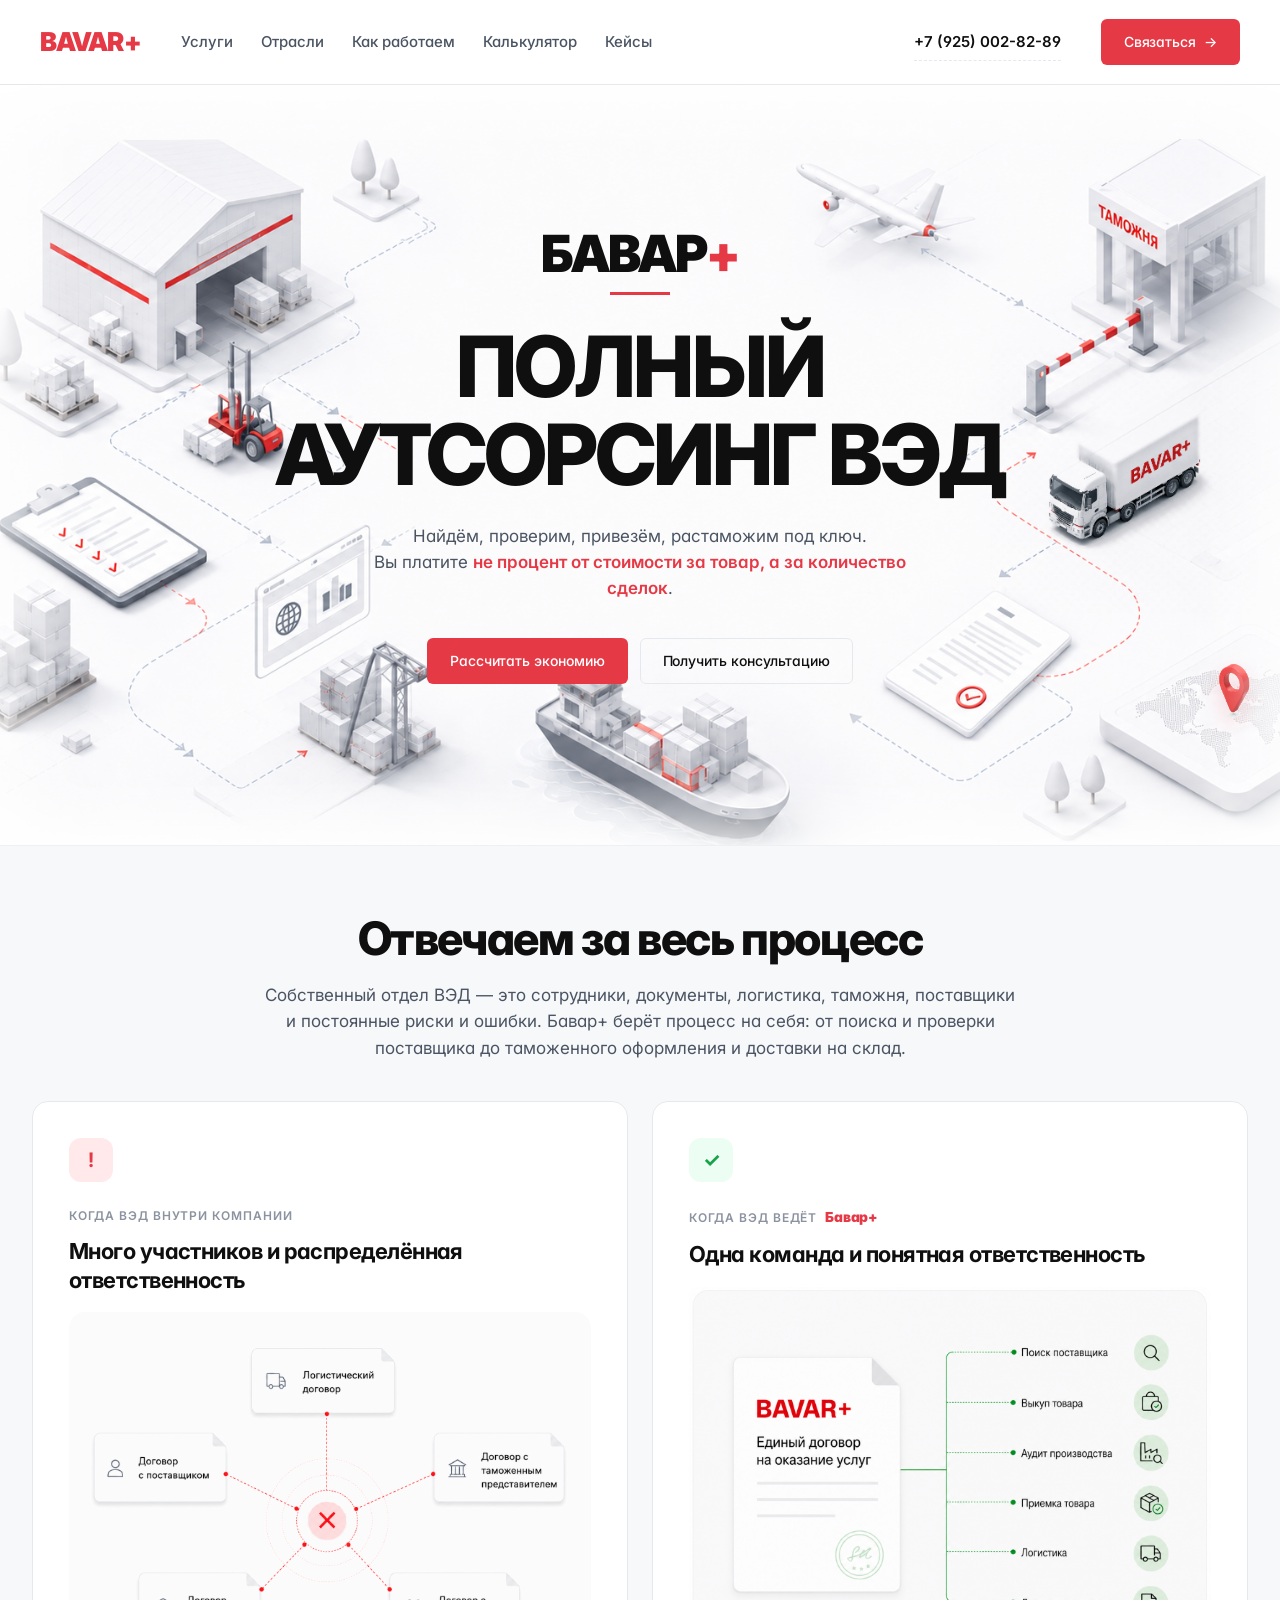
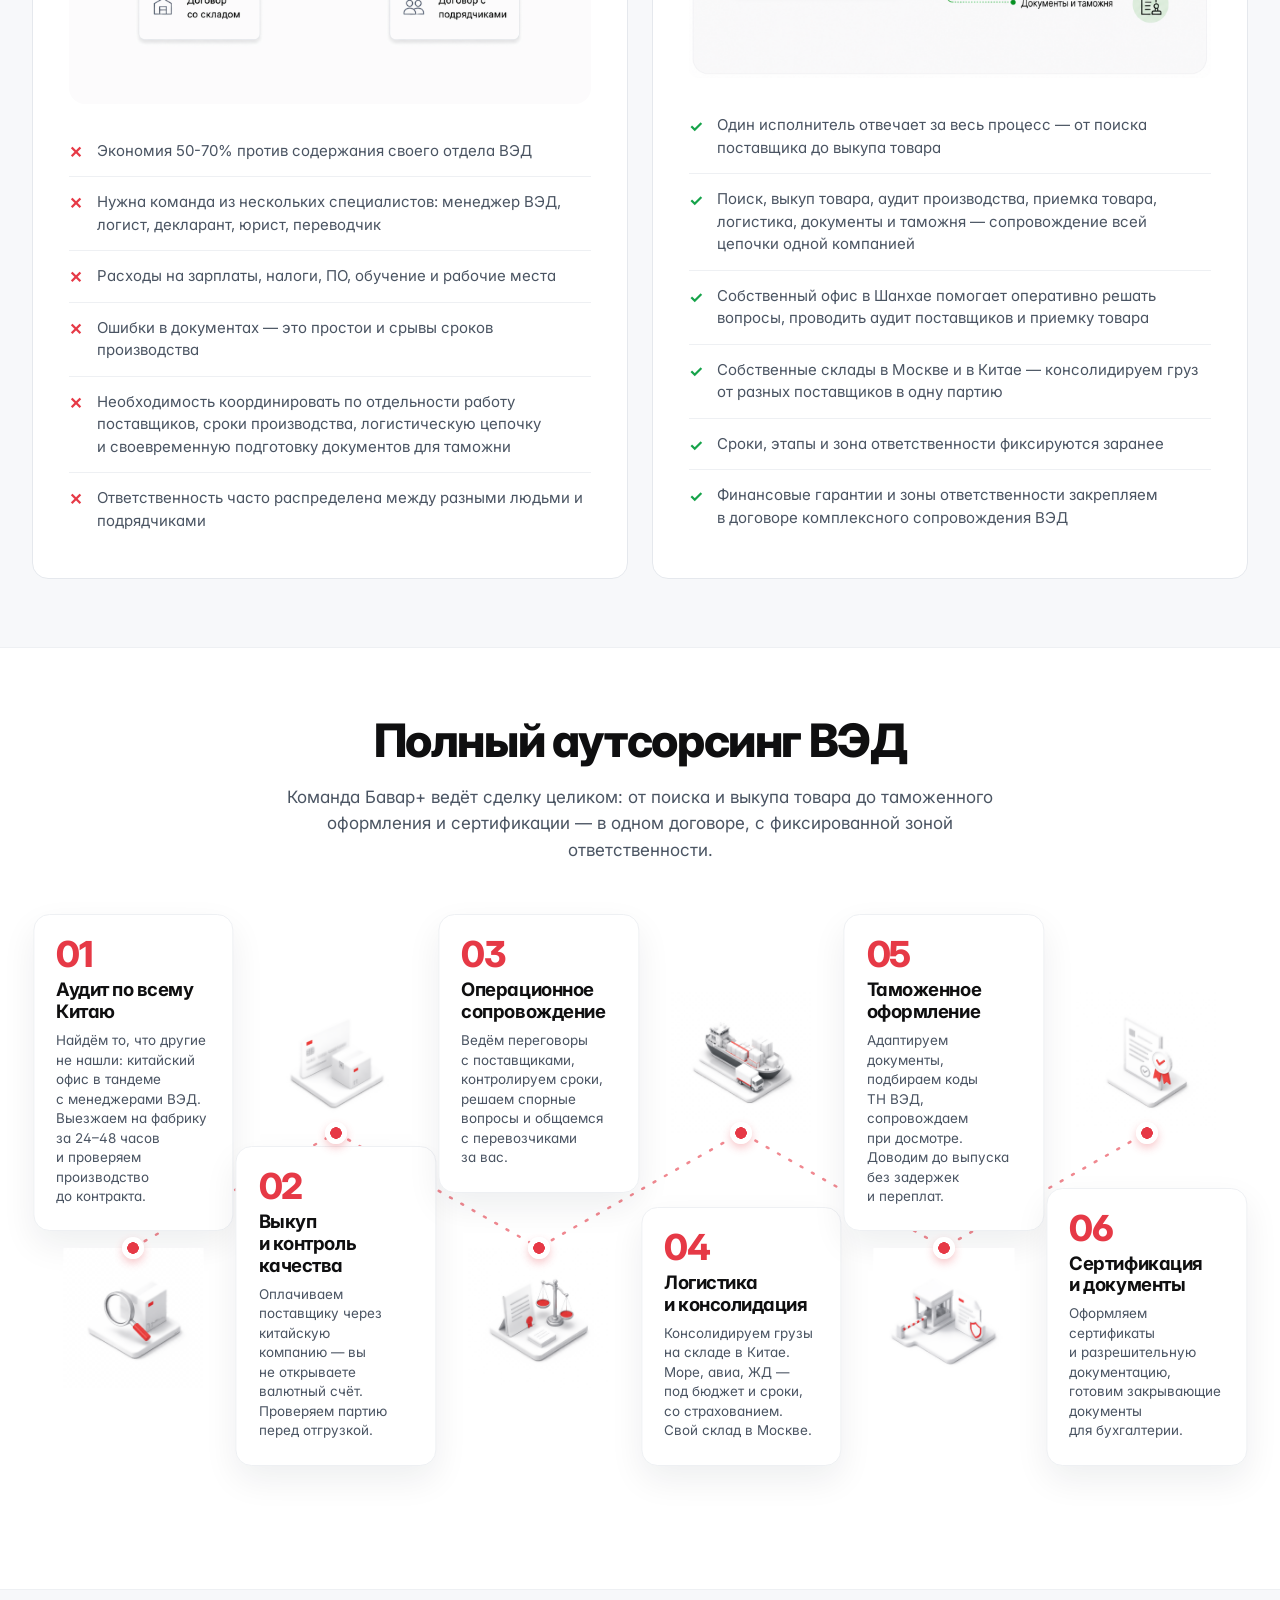
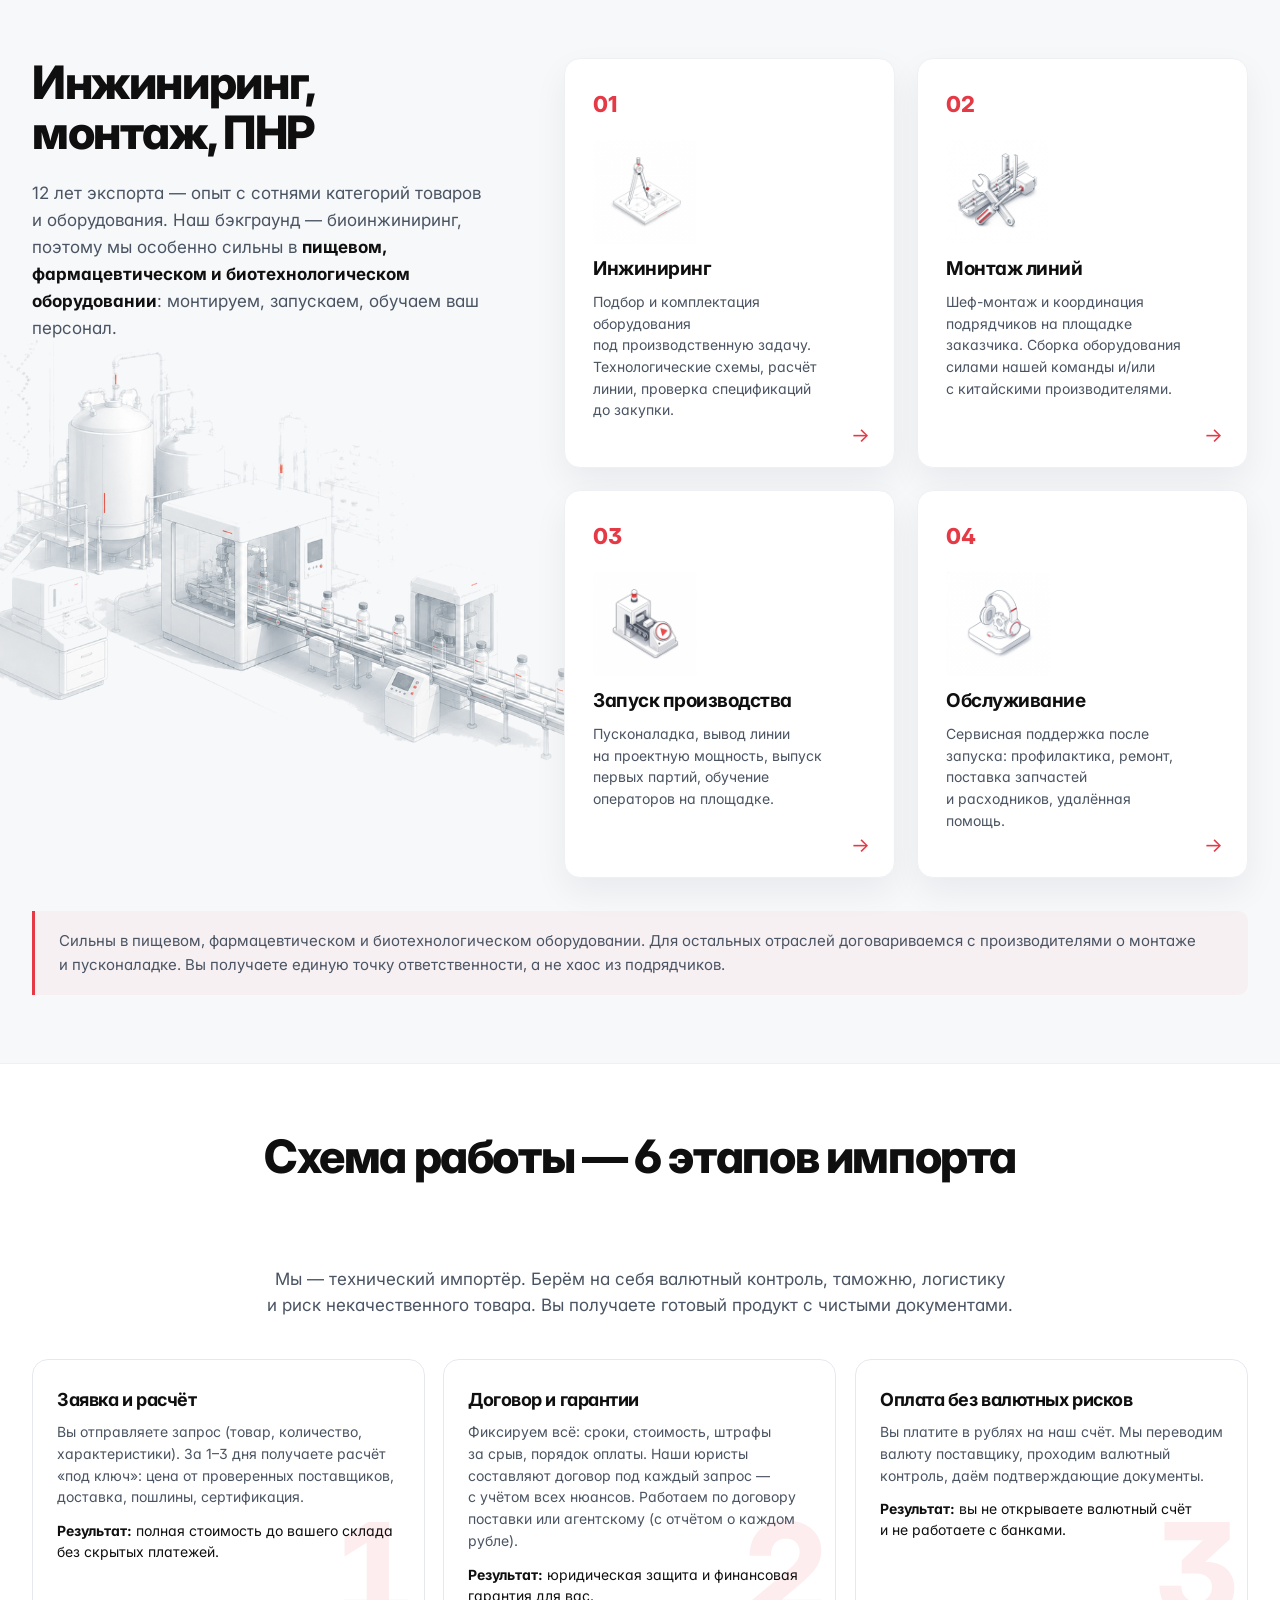
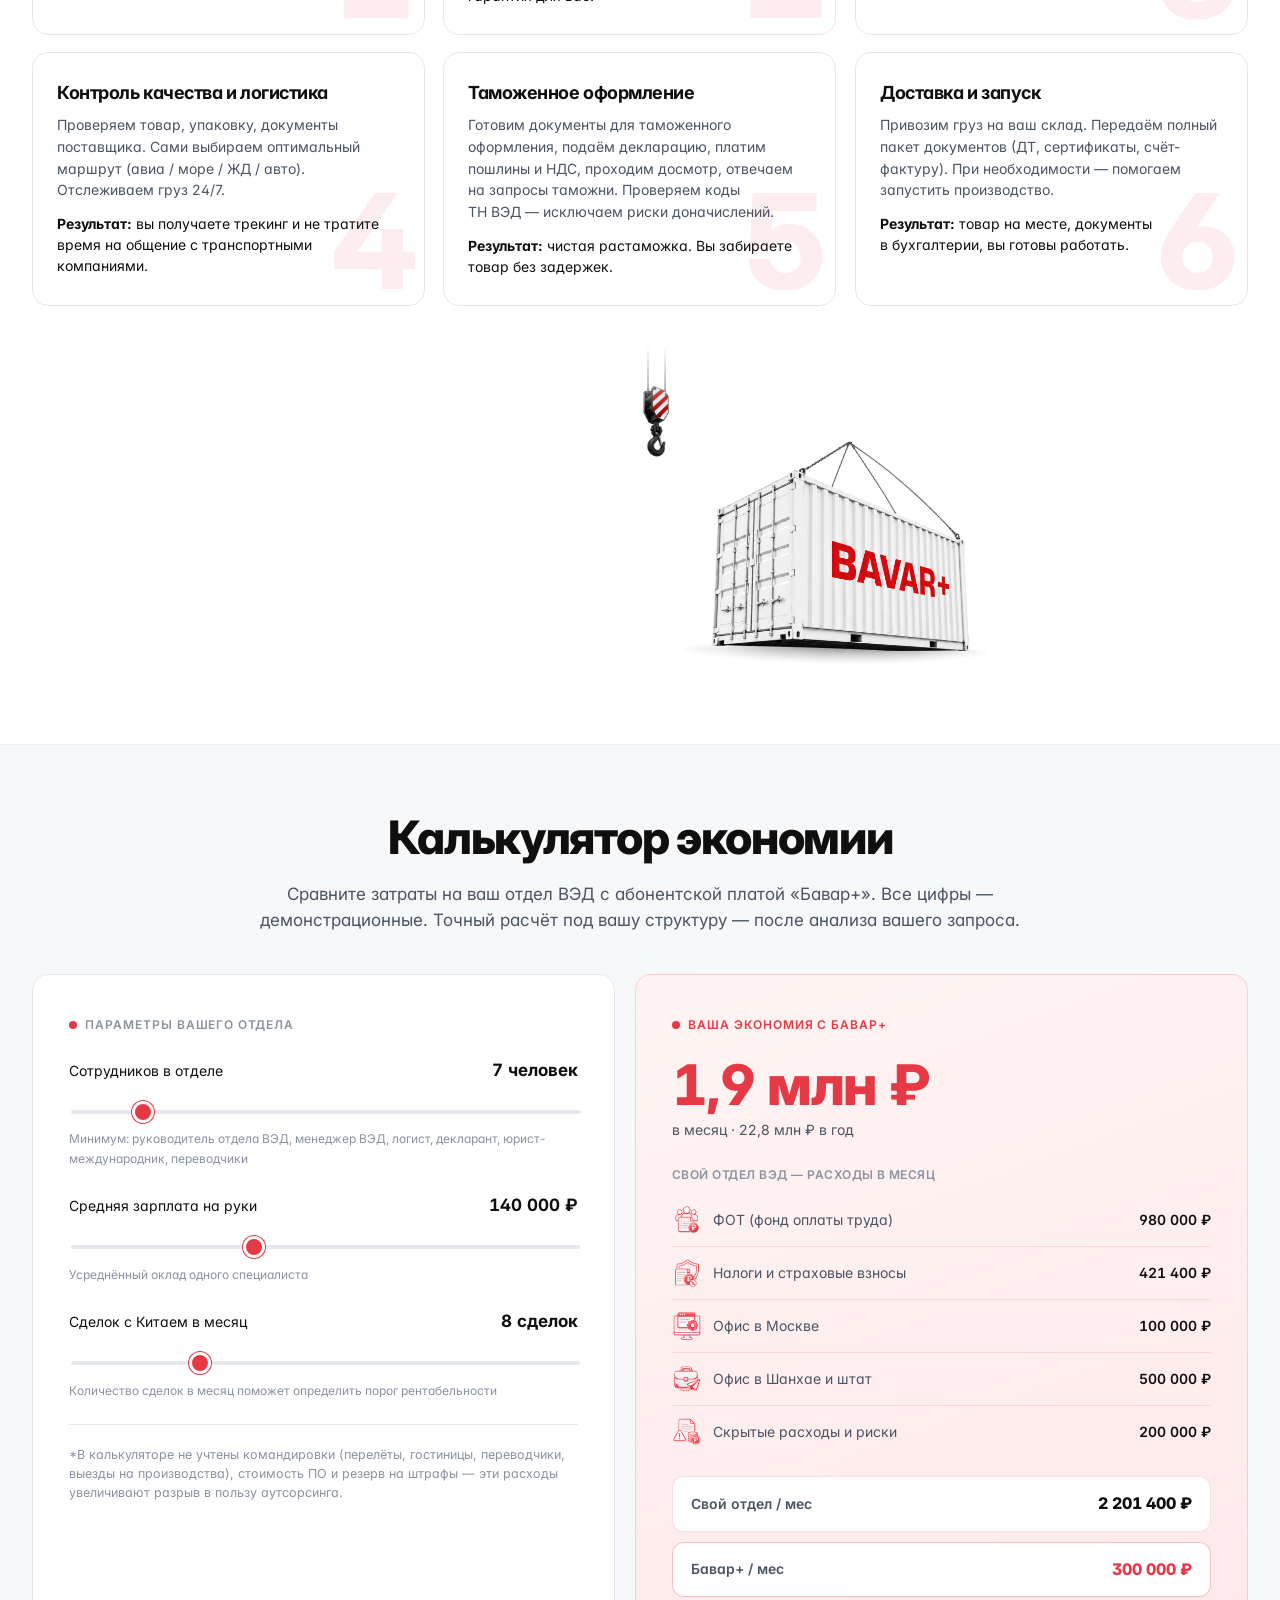
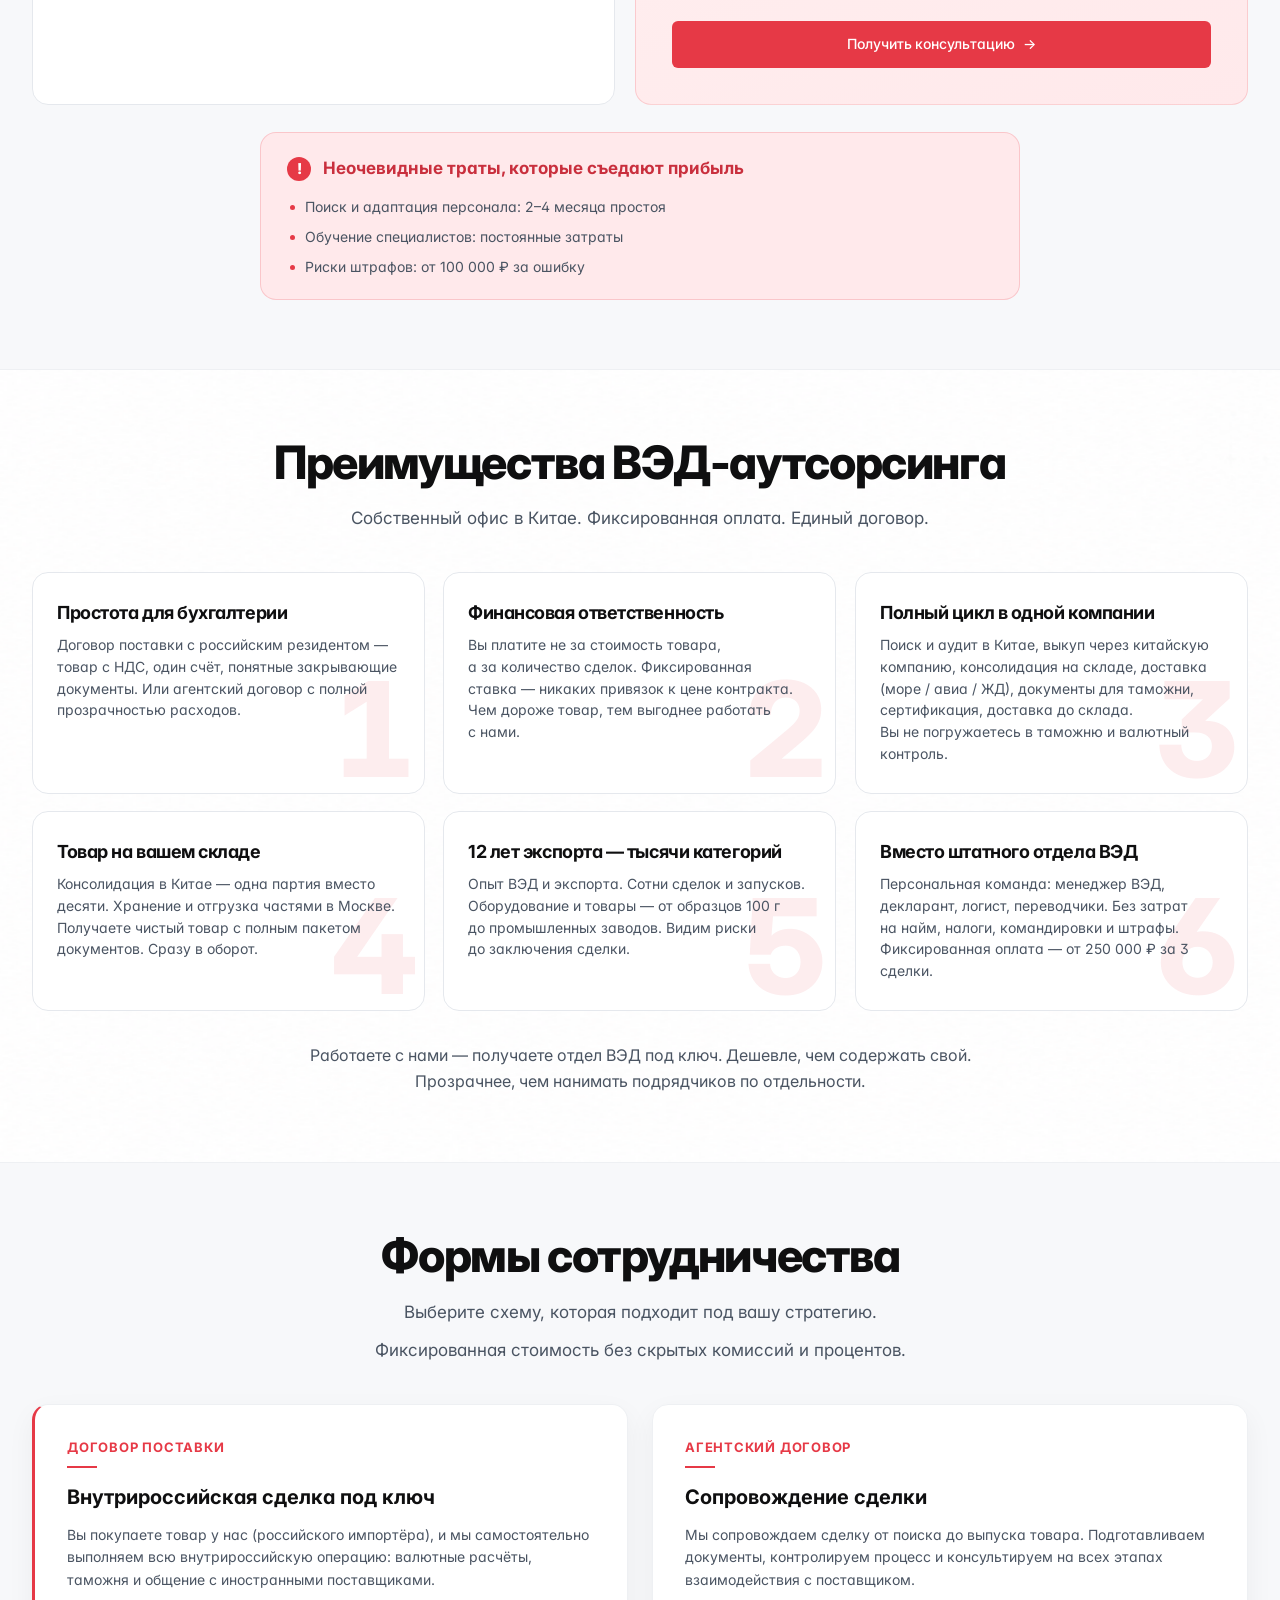
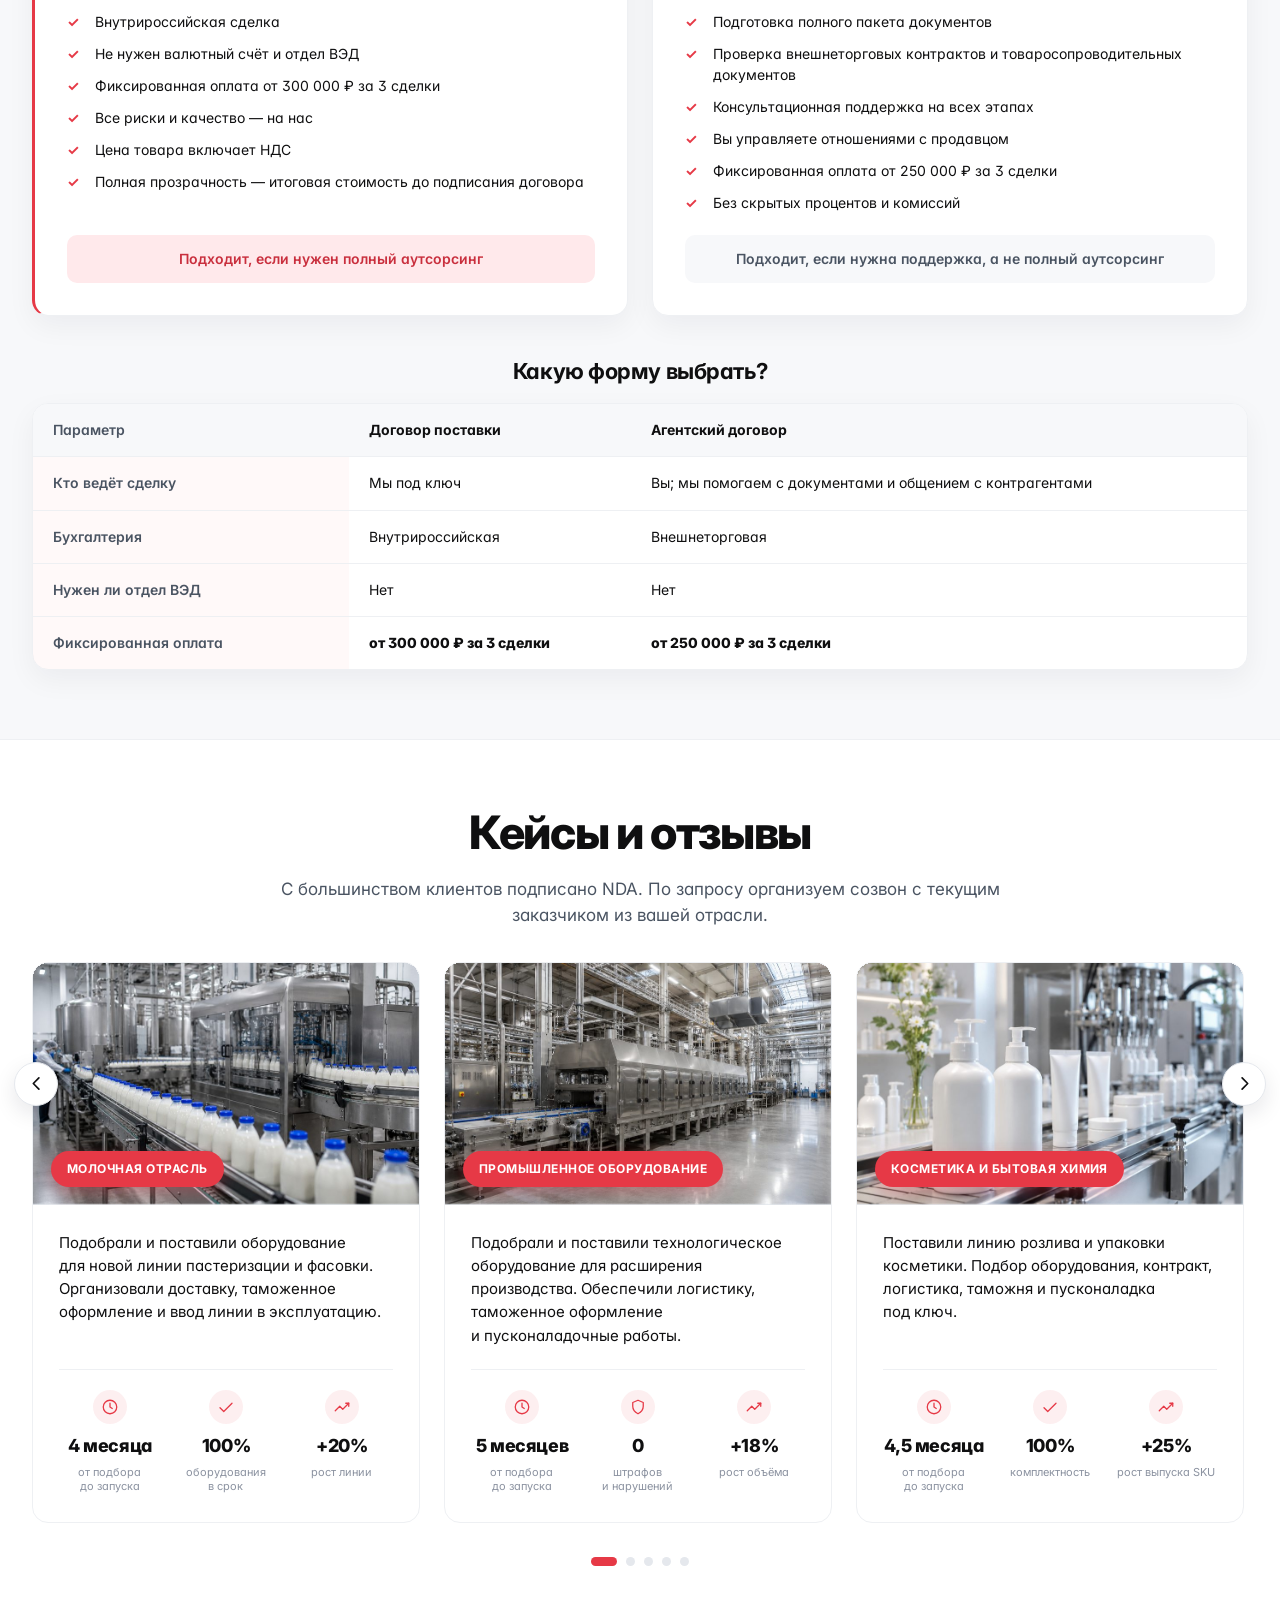
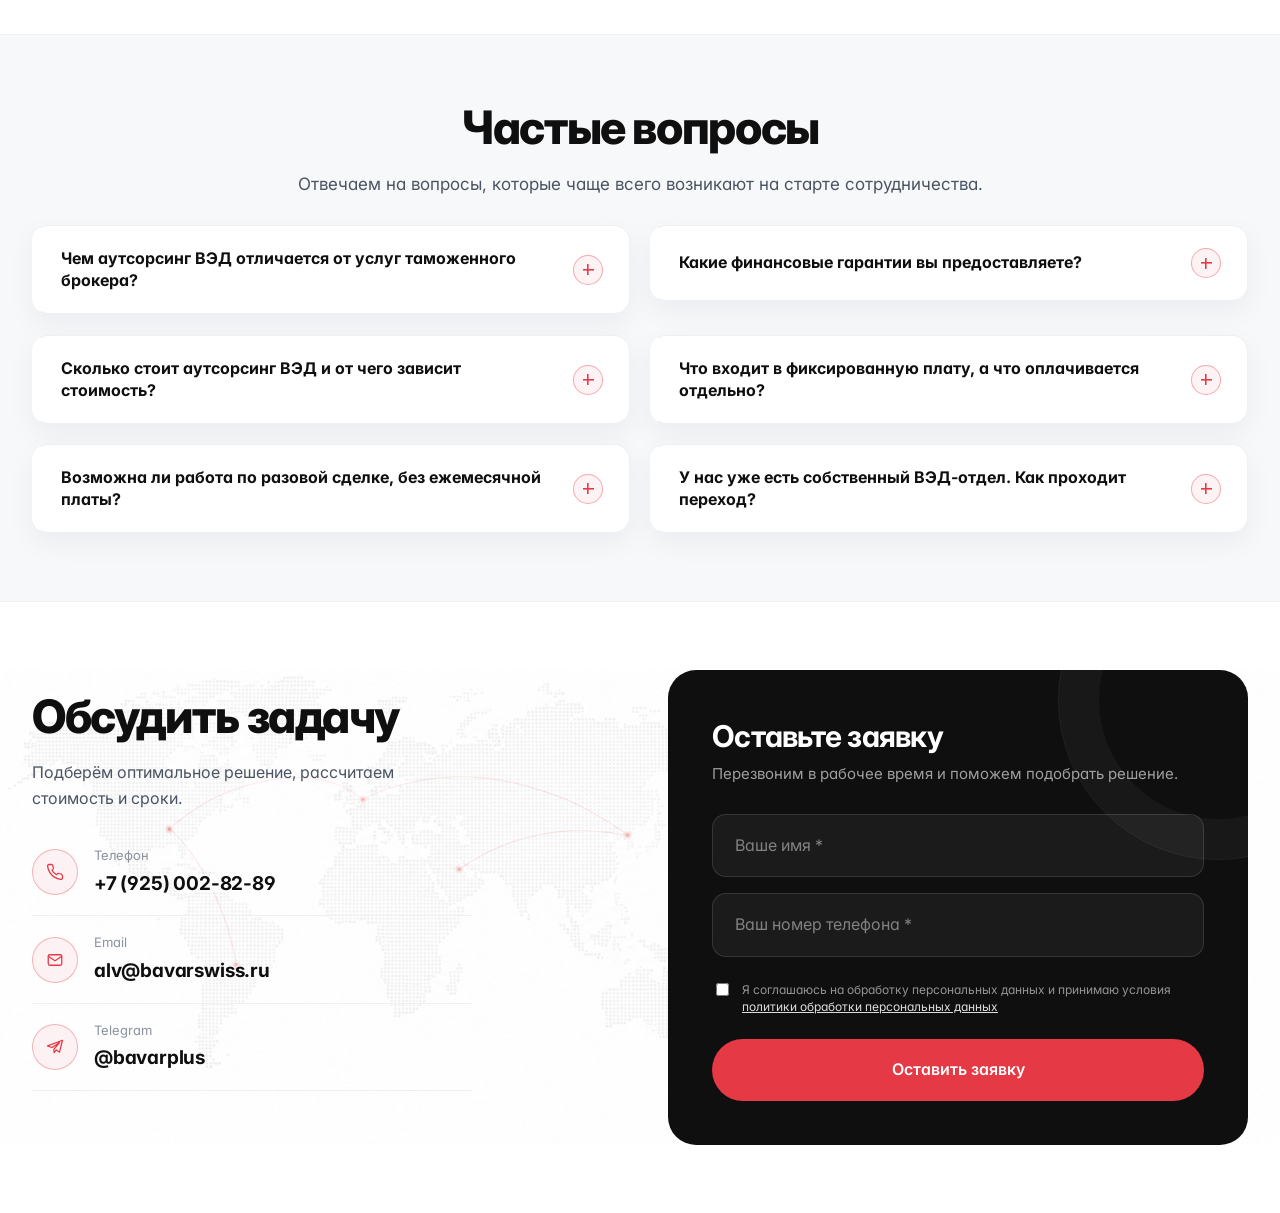
==== commit 6cf63e4a: "Reduce global side padding: .wrap 40→32 (desktop) / 20→16 (mobile), nav to match Co-Authored-By: Cla" ====
--- a/index.html
+++ b/index.html
@@ -9,7 +9,7 @@
 <link rel="preconnect" href="https://fonts.googleapis.com">
 <link rel="preconnect" href="https://fonts.gstatic.com" crossorigin>
 <link href="https://fonts.googleapis.com/css2?family=Inter:wght@400;500;600;700;800;900&display=swap" rel="stylesheet">
-<link rel="stylesheet" href="assets/styles.css?v=192">
+<link rel="stylesheet" href="assets/styles.css?v=194">
 </head>
 <body>
 
@@ -169,8 +169,10 @@
 
     <div class="compare-grid">
       <div class="cmp-card cmp-card--problem">
-        <div class="cmp-card__icon">!</div>
-        <div class="cmp-card__label">Когда ВЭД внутри компании</div>
+        <div class="cmp-card__head">
+          <div class="cmp-card__icon">!</div>
+          <div class="cmp-card__label">Когда ВЭД внутри компании</div>
+        </div>
         <h3 class="cmp-card__title">Много участников и распределённая ответственность</h3>
         <div class="cmp-card__visual-frame">
           <img class="cmp-card__visual cmp-card__visual--keyed lz" data-src="assets/minus.png?v=1" alt="Шесть отдельных договоров с разными подрядчиками — каждая зона ответственности своя">
@@ -185,8 +187,10 @@
         </ul>
       </div>
       <div class="cmp-card cmp-card--solution">
-        <div class="cmp-card__icon">✓</div>
-        <div class="cmp-card__label">Когда ВЭД ведёт <span class="brand-inline">Бавар<span class="brand-inline__plus">+</span></span></div>
+        <div class="cmp-card__head">
+          <div class="cmp-card__icon">✓</div>
+          <div class="cmp-card__label">Когда ВЭД ведёт <span class="brand-inline">Бавар<span class="brand-inline__plus">+</span></span></div>
+        </div>
         <h3 class="cmp-card__title">Одна команда и понятная ответственность</h3>
         <img class="cmp-card__visual lz" data-src="assets/plus.png?v=2" alt="Один договор BAVAR+ — все услуги от поиска поставщика до передачи груза">
         <ul class="cmp-card__list">
--- a/assets/styles.css
+++ b/assets/styles.css
@@ -68,9 +68,9 @@
 .wrap {
   max-width: var(--w-container);
   margin: 0 auto;
-  padding: 0 40px;
-}
-@media (max-width: 768px) { .wrap { padding: 0 20px; } }
+  padding: 0 32px;
+}
+@media (max-width: 768px) { .wrap { padding: 0 16px; } }
 
 /* ============================================================
    PROTO-BANNER + V-switcher
@@ -133,7 +133,7 @@
   margin: 0 auto;
   padding: 0 40px;
 }
-@media (max-width: 768px) { .nav__inner { padding: 0 20px; height: 68px; gap: 16px; } }
+@media (max-width: 768px) { .nav__inner { padding: 0 16px; height: 68px; gap: 16px; } }
 
 .logo {
   display: inline-flex;
@@ -688,6 +688,7 @@
 }
 .cmp-card__icon {
   width: 44px; height: 44px;
+  flex: 0 0 auto;
   border-radius: 12px;
   background: var(--accent-soft);
   color: var(--accent);
@@ -696,6 +697,11 @@
   font-size: 20px;
   font-weight: 700;
   margin-bottom: 24px;
+}
+/* на мобильных значок в один уровень с подзаголовком — меньше пустого места */
+@media (max-width: 768px) {
+  .cmp-card__head { display: flex; align-items: center; gap: 12px; margin-bottom: 14px; }
+  .cmp-card__head .cmp-card__icon { margin-bottom: 0; }
 }
 .cmp-card--solution .cmp-card__icon {
   background: var(--green-soft);
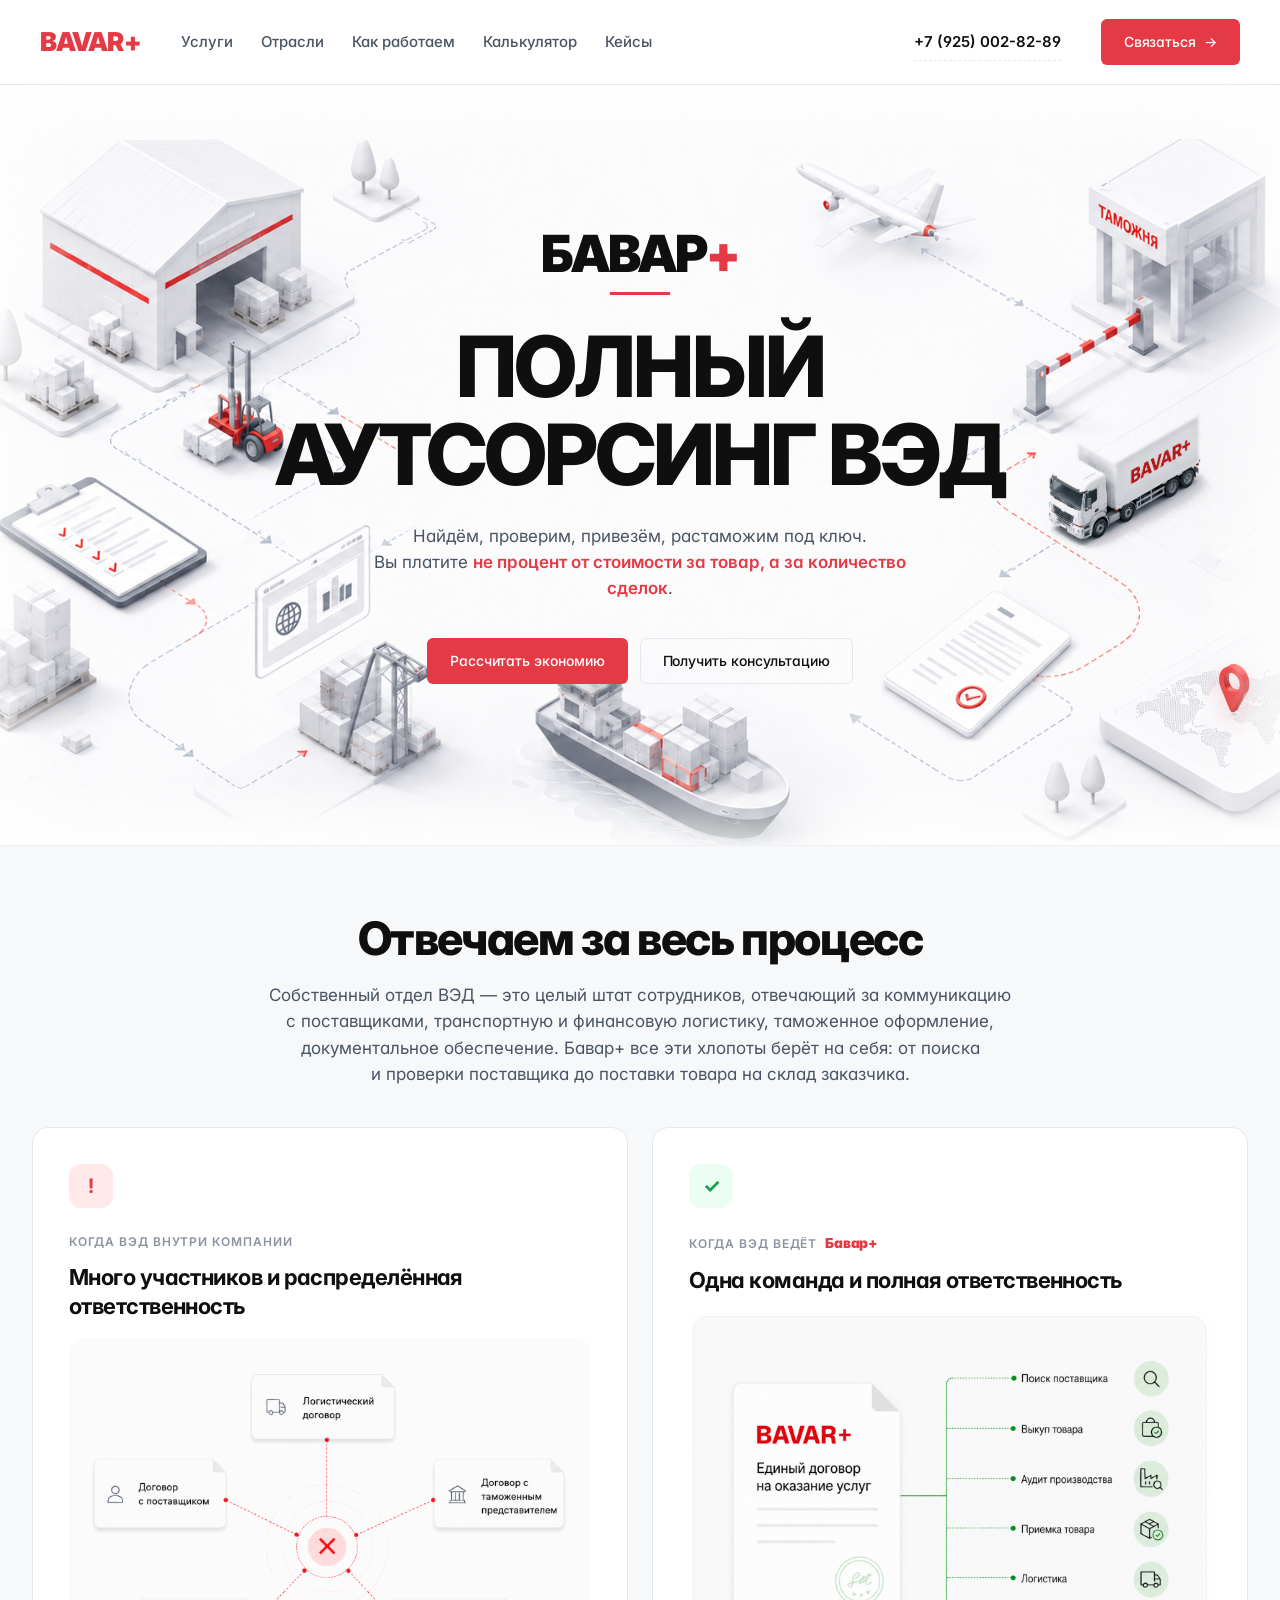
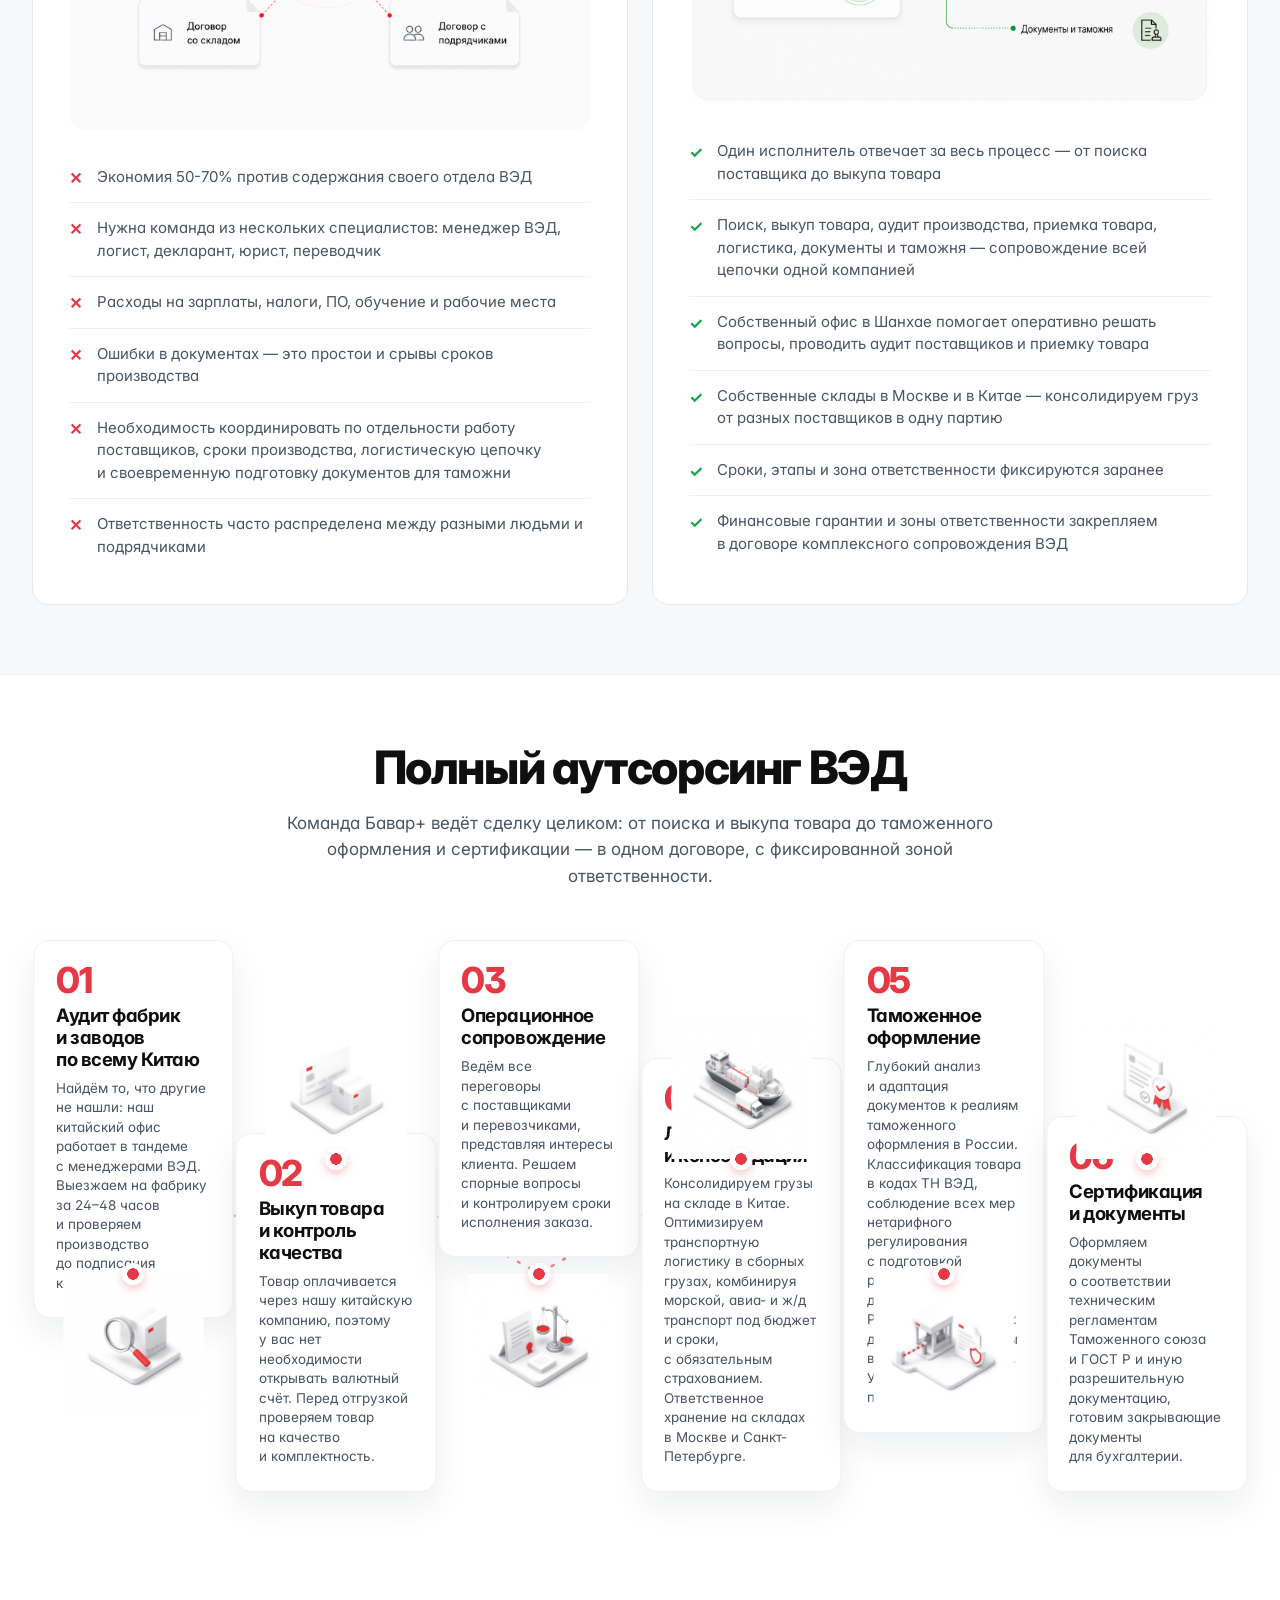
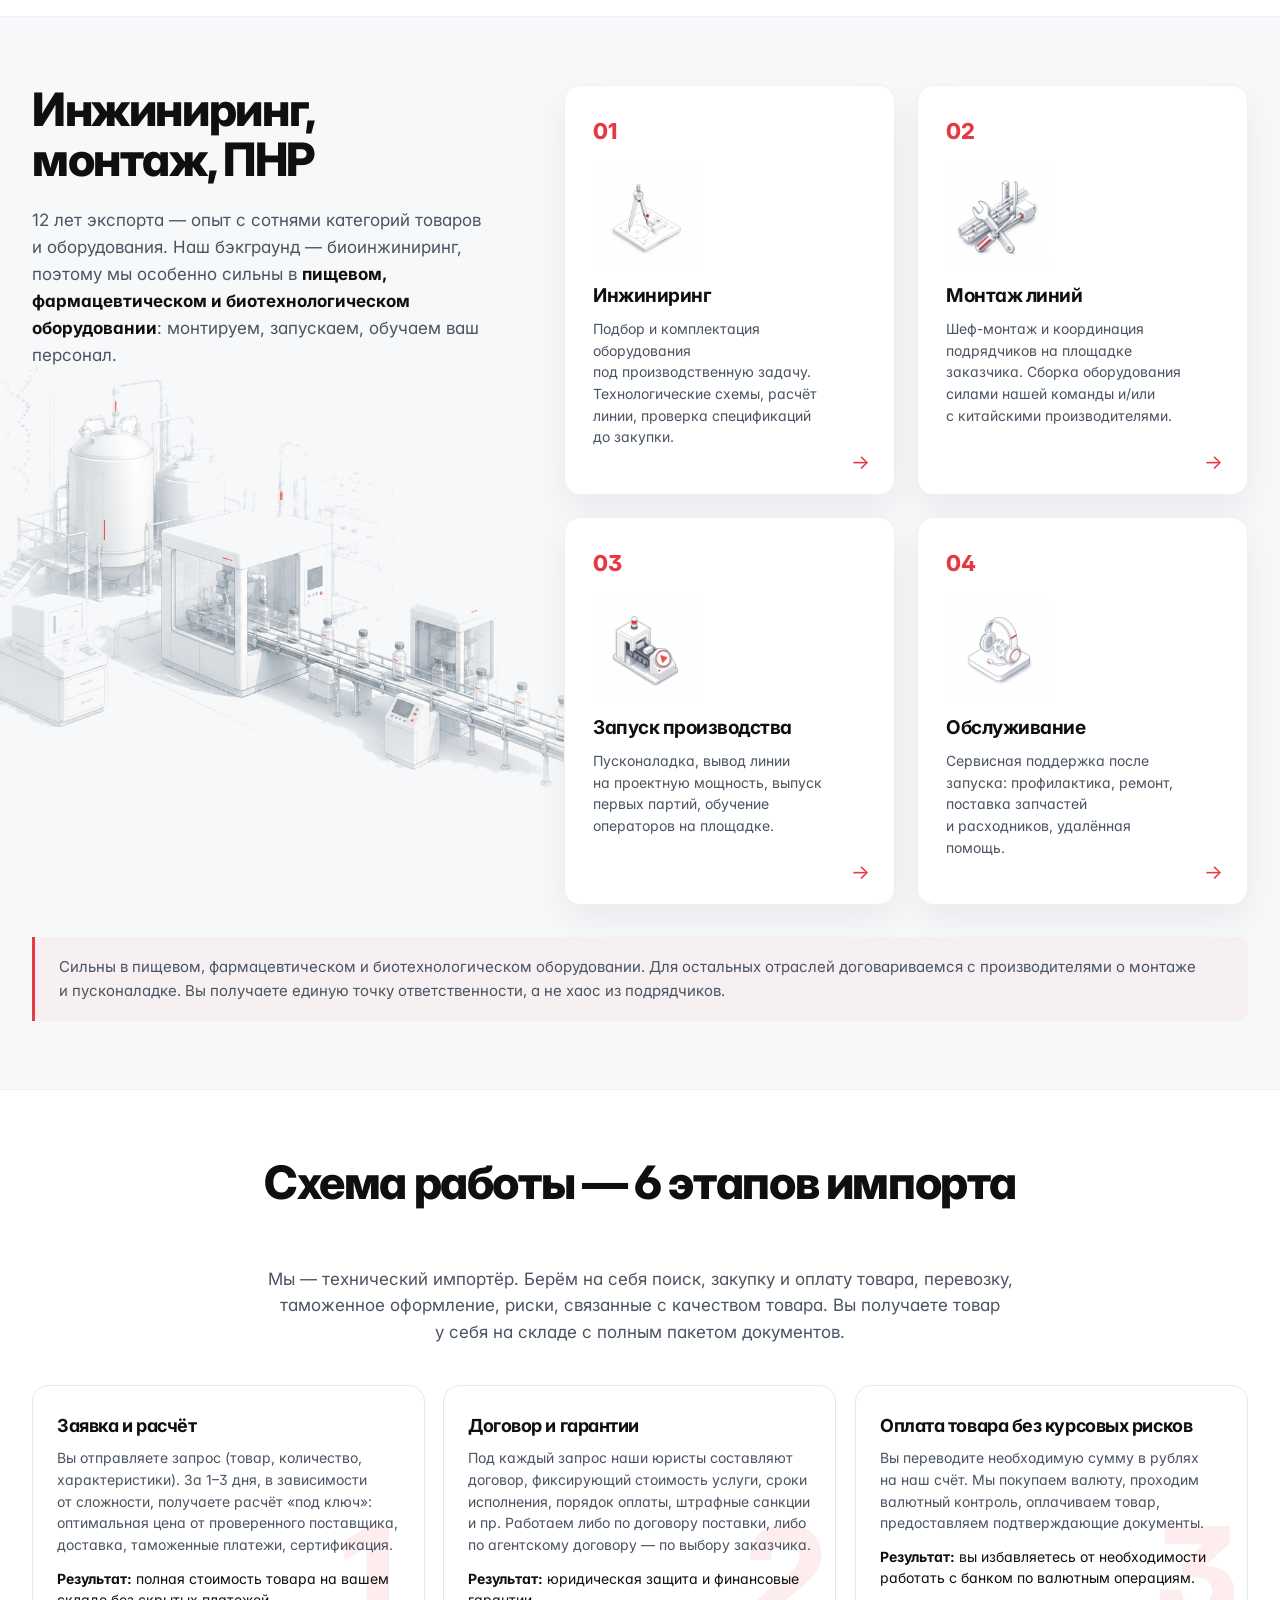
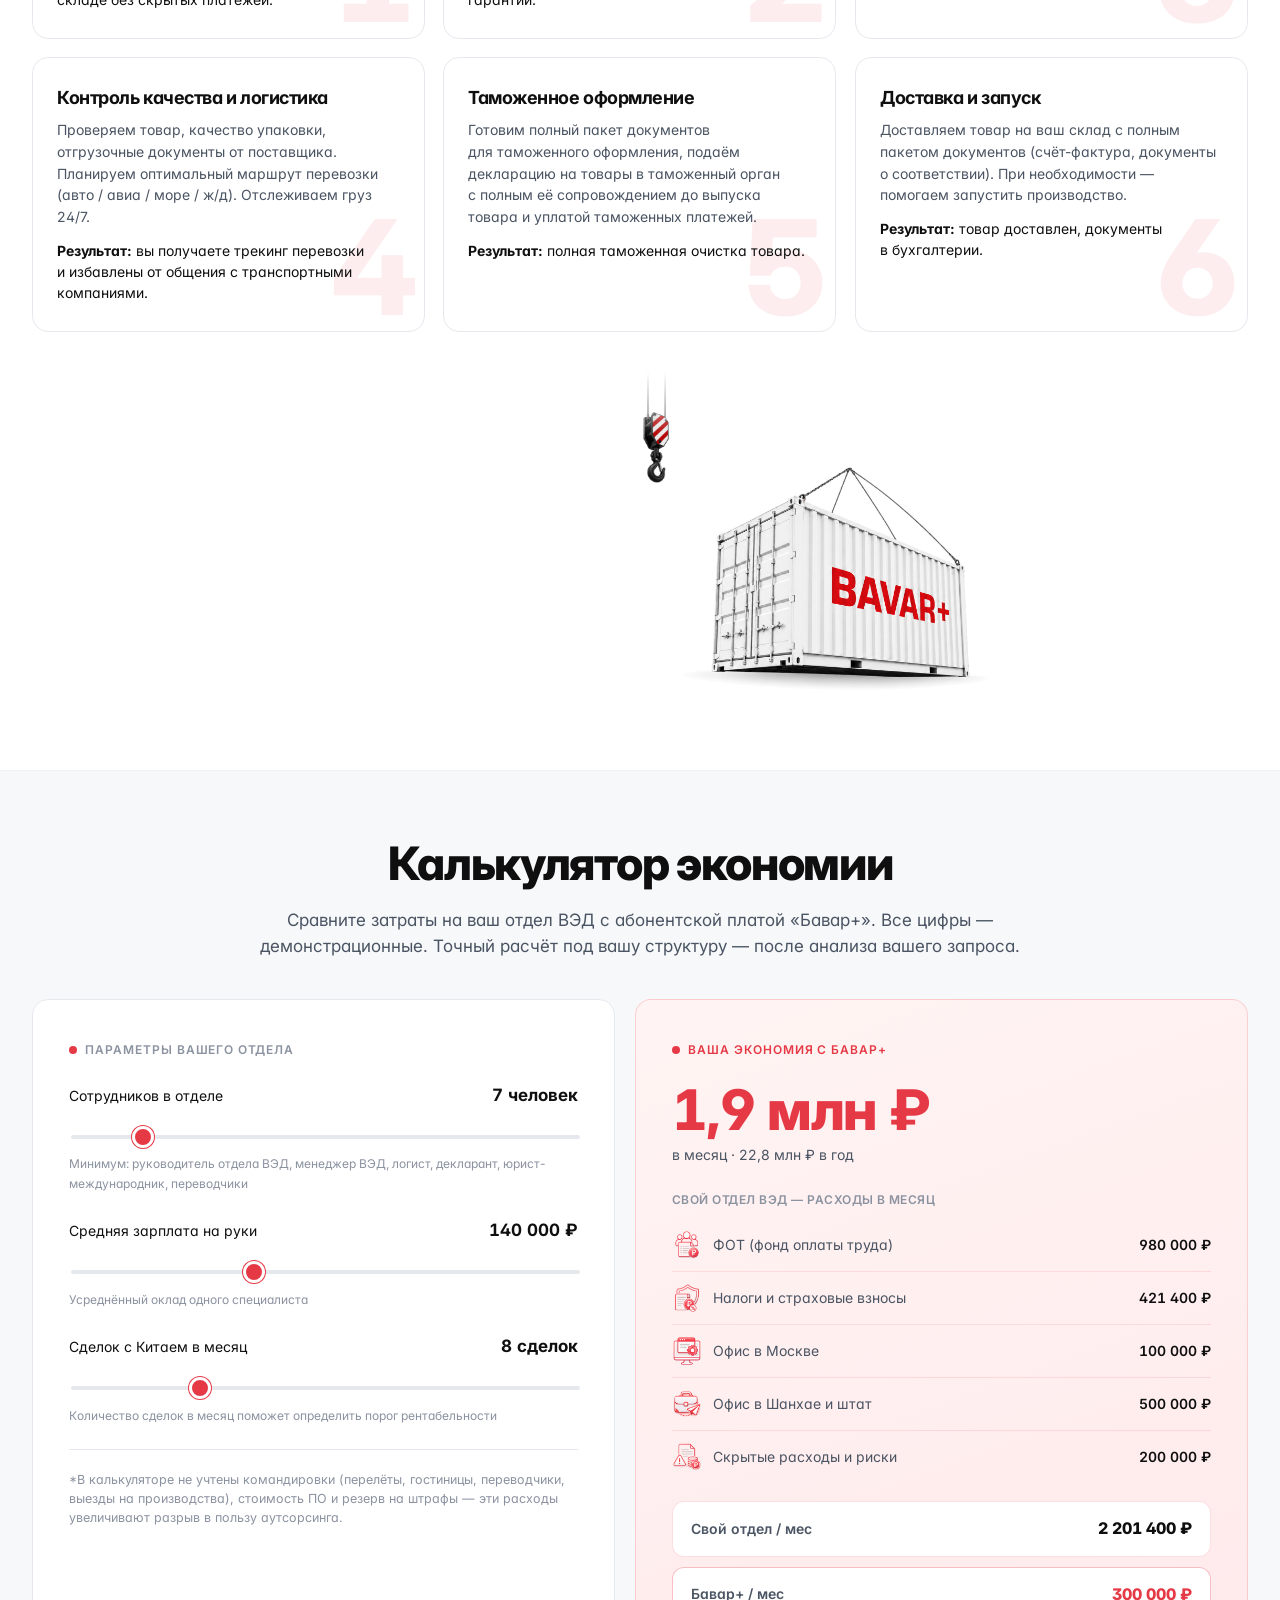
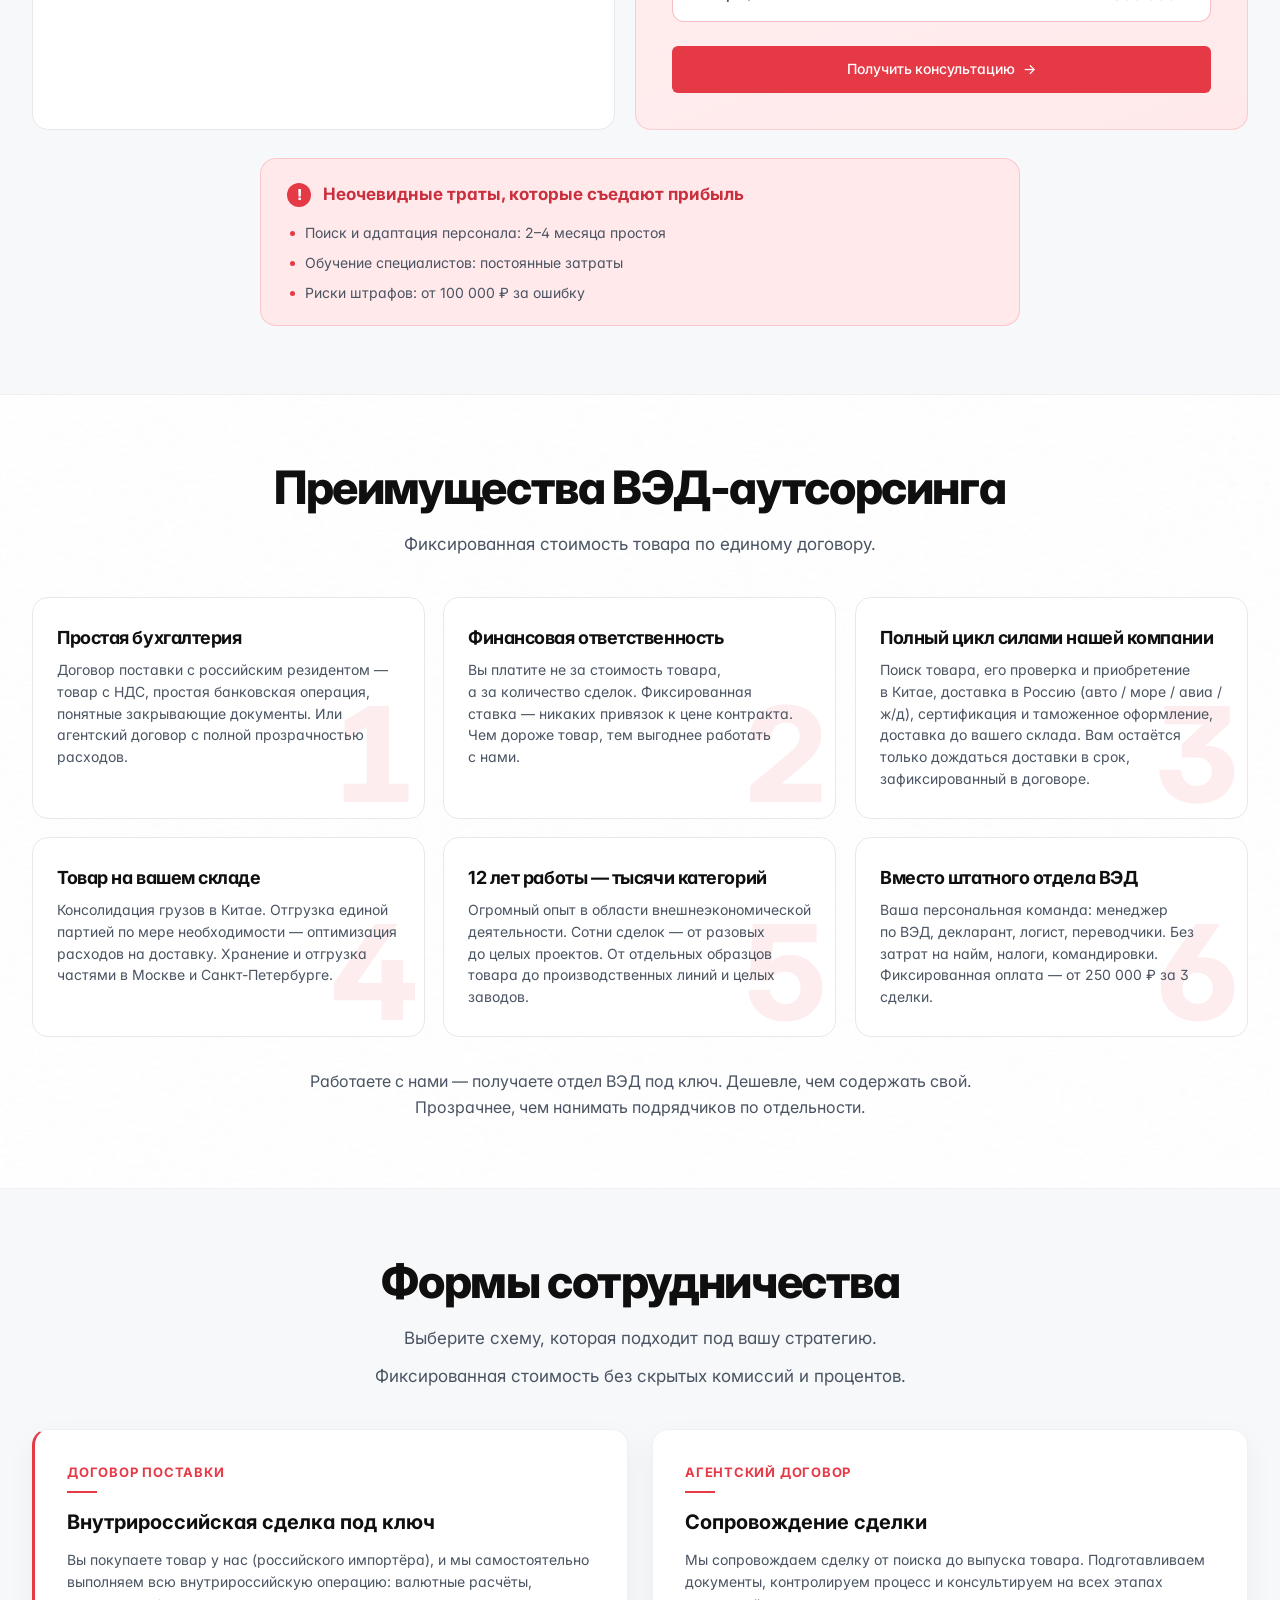
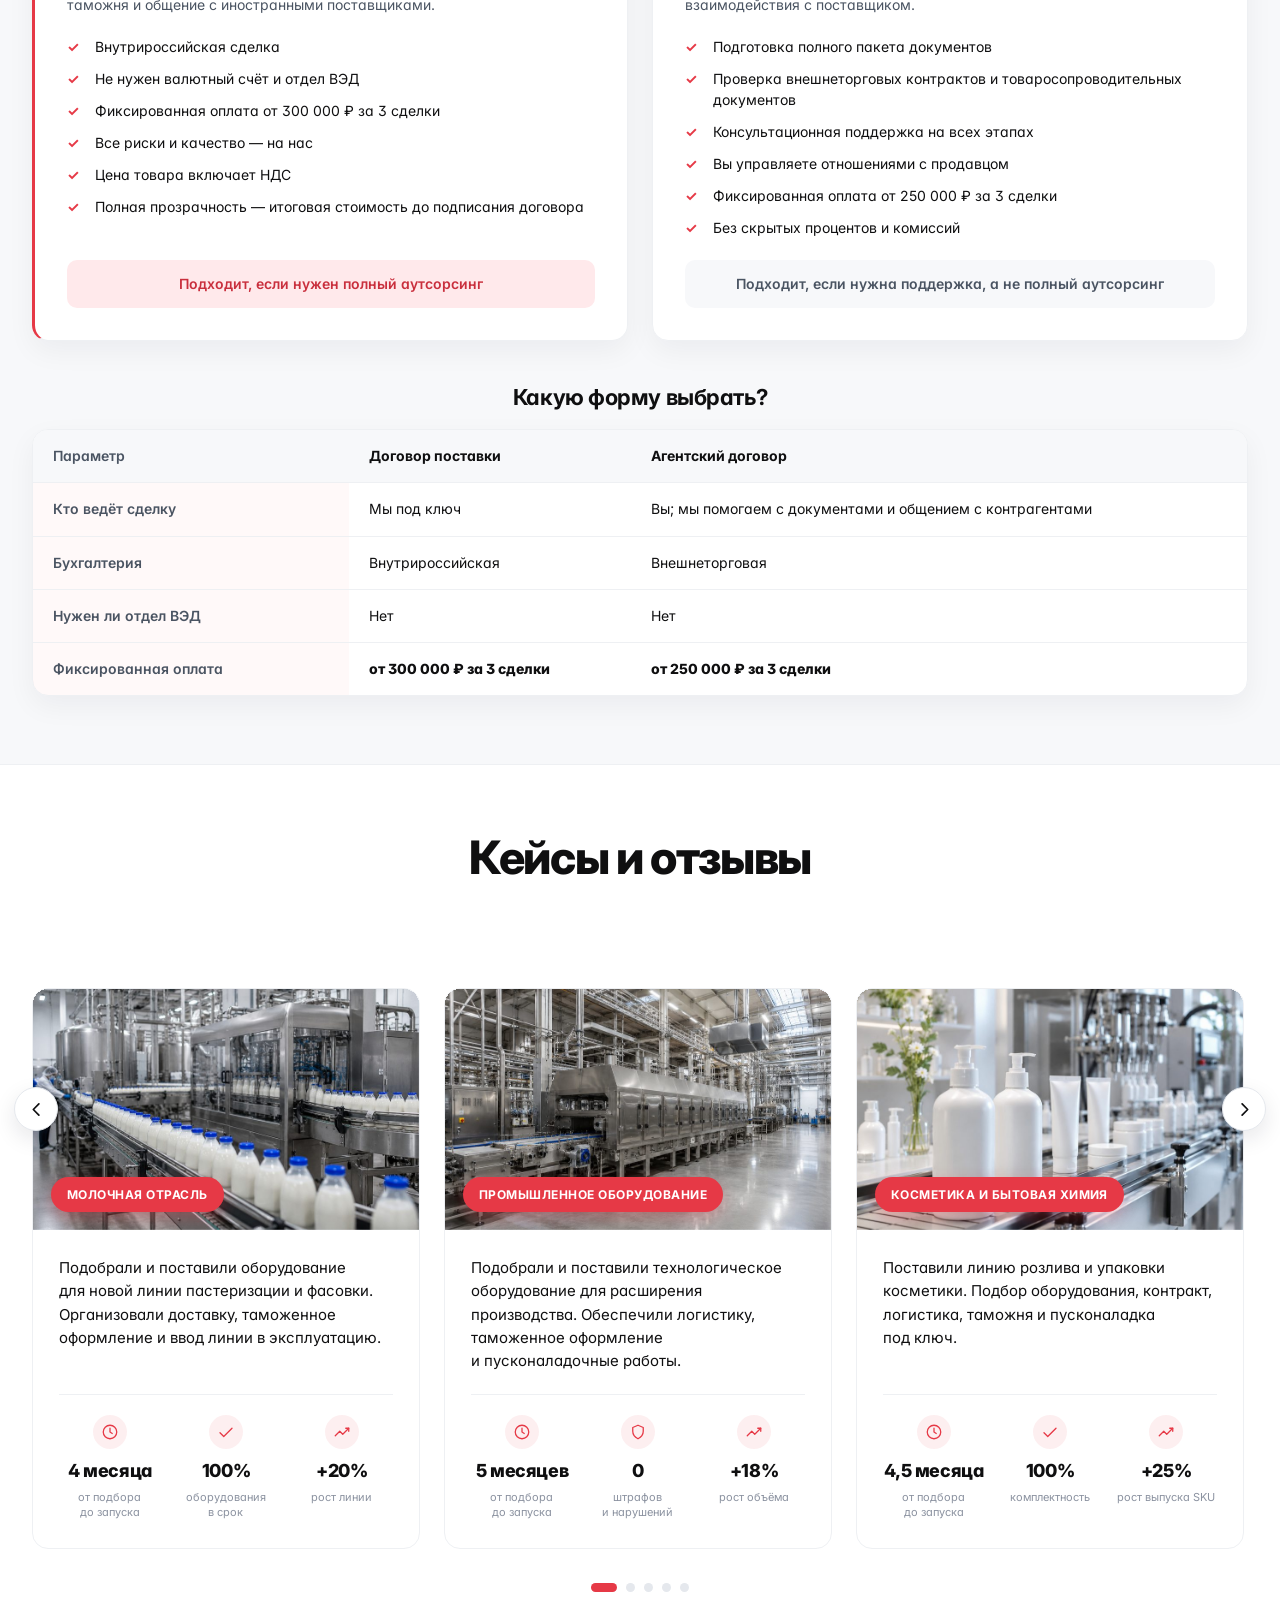
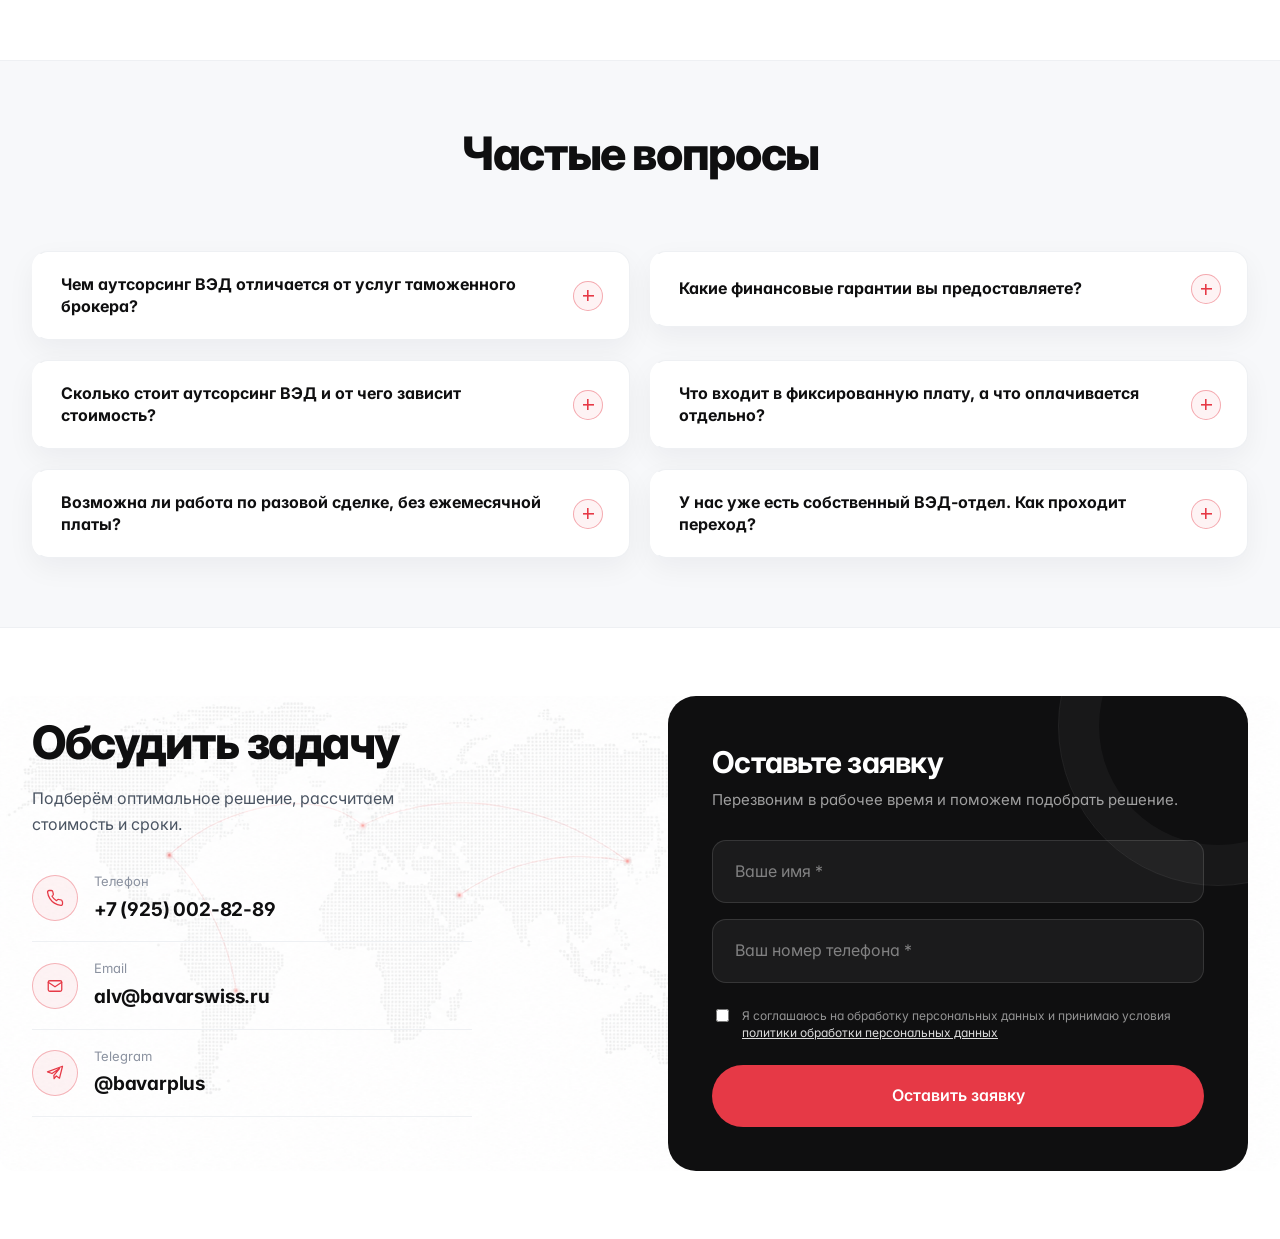
==== commit e3b7c668: "Apply client copy edits (Пожелания_по_правкам): problem/services/process/advantages Block 02 lede + " ====
--- a/index.html
+++ b/index.html
@@ -9,7 +9,7 @@
 <link rel="preconnect" href="https://fonts.googleapis.com">
 <link rel="preconnect" href="https://fonts.gstatic.com" crossorigin>
 <link href="https://fonts.googleapis.com/css2?family=Inter:wght@400;500;600;700;800;900&display=swap" rel="stylesheet">
-<link rel="stylesheet" href="assets/styles.css?v=194">
+<link rel="stylesheet" href="assets/styles.css?v=195">
 </head>
 <body>
 
@@ -160,9 +160,10 @@
       <div class="section__head-text">
         <h2 class="section__title">Отвечаем за&nbsp;весь процесс</h2>
         <p class="section__lede">
-          Собственный отдел ВЭД — это сотрудники, документы, логистика, таможня, поставщики
-          и&nbsp;постоянные риски и&nbsp;ошибки. Бавар+ берёт процесс на&nbsp;себя: от&nbsp;поиска
-          и&nbsp;проверки поставщика до&nbsp;таможенного оформления и&nbsp;доставки на&nbsp;склад.
+          Собственный отдел ВЭД&nbsp;— это целый штат сотрудников, отвечающий за&nbsp;коммуникацию
+          с&nbsp;поставщиками, транспортную и&nbsp;финансовую логистику, таможенное оформление,
+          документальное обеспечение. Бавар+ все эти хлопоты берёт на&nbsp;себя: от&nbsp;поиска
+          и&nbsp;проверки поставщика до&nbsp;поставки товара на&nbsp;склад заказчика.
         </p>
       </div>
     </div>
@@ -191,7 +192,7 @@
           <div class="cmp-card__icon">✓</div>
           <div class="cmp-card__label">Когда ВЭД ведёт <span class="brand-inline">Бавар<span class="brand-inline__plus">+</span></span></div>
         </div>
-        <h3 class="cmp-card__title">Одна команда и понятная ответственность</h3>
+        <h3 class="cmp-card__title">Одна команда и&nbsp;полная ответственность</h3>
         <img class="cmp-card__visual lz" data-src="assets/plus.png?v=2" alt="Один договор BAVAR+ — все услуги от поиска поставщика до передачи груза">
         <ul class="cmp-card__list">
           <li>Один исполнитель отвечает за весь процесс — от&nbsp;поиска поставщика до&nbsp;выкупа товара</li>
@@ -240,8 +241,8 @@
       <div class="pf-stage pf-stage--down" style="left:8.333%">
         <div class="pf-card">
           <div class="pf-card__num">01</div>
-          <h3 class="pf-card__title">Аудит по&nbsp;всему Китаю</h3>
-          <p class="pf-card__desc">Найдём то, что другие не&nbsp;нашли: китайский офис в&nbsp;тандеме с&nbsp;менеджерами ВЭД. Выезжаем на&nbsp;фабрику за&nbsp;24–48&nbsp;часов и&nbsp;проверяем производство до&nbsp;контракта.</p>
+          <h3 class="pf-card__title">Аудит фабрик и&nbsp;заводов по&nbsp;всему Китаю</h3>
+          <p class="pf-card__desc">Найдём то, что другие не&nbsp;нашли: наш китайский офис работает в&nbsp;тандеме с&nbsp;менеджерами ВЭД. Выезжаем на&nbsp;фабрику за&nbsp;24–48&nbsp;часов и&nbsp;проверяем производство до&nbsp;подписания контракта.</p>
         </div>
         <div class="pf-img"><img src="assets/svc-01.png?v=1" alt="Аудит по всему Китаю"></div>
       </div>
@@ -249,8 +250,8 @@
       <div class="pf-stage pf-stage--up" style="left:25%">
         <div class="pf-card">
           <div class="pf-card__num">02</div>
-          <h3 class="pf-card__title">Выкуп и&nbsp;контроль качества</h3>
-          <p class="pf-card__desc">Оплачиваем поставщику через китайскую компанию&nbsp;— вы не&nbsp;открываете валютный счёт. Проверяем партию перед отгрузкой.</p>
+          <h3 class="pf-card__title">Выкуп товара и&nbsp;контроль качества</h3>
+          <p class="pf-card__desc">Товар оплачивается через нашу китайскую компанию, поэтому у&nbsp;вас нет необходимости открывать валютный счёт. Перед отгрузкой проверяем товар на&nbsp;качество и&nbsp;комплектность.</p>
         </div>
         <div class="pf-img"><img src="assets/svc-02.png?v=1" alt="Выкуп и контроль качества"></div>
       </div>
@@ -259,7 +260,7 @@
         <div class="pf-card">
           <div class="pf-card__num">03</div>
           <h3 class="pf-card__title">Операционное сопровождение</h3>
-          <p class="pf-card__desc">Ведём переговоры с&nbsp;поставщиками, контролируем сроки, решаем спорные вопросы и&nbsp;общаемся с&nbsp;перевозчиками за&nbsp;вас.</p>
+          <p class="pf-card__desc">Ведём все переговоры с&nbsp;поставщиками и&nbsp;перевозчиками, представляя интересы клиента. Решаем спорные вопросы и&nbsp;контролируем сроки исполнения заказа.</p>
         </div>
         <div class="pf-img"><img src="assets/svc-03.png?v=1" alt="Операционное сопровождение"></div>
       </div>
@@ -268,7 +269,7 @@
         <div class="pf-card">
           <div class="pf-card__num">04</div>
           <h3 class="pf-card__title">Логистика и&nbsp;консолидация</h3>
-          <p class="pf-card__desc">Консолидируем грузы на&nbsp;складе в&nbsp;Китае. Море, авиа, ЖД&nbsp;— под&nbsp;бюджет и&nbsp;сроки, со&nbsp;страхованием. Свой склад в&nbsp;Москве.</p>
+          <p class="pf-card__desc">Консолидируем грузы на&nbsp;складе в&nbsp;Китае. Оптимизируем транспортную логистику в&nbsp;сборных грузах, комбинируя морской, авиа- и&nbsp;ж/д транспорт под&nbsp;бюджет и&nbsp;сроки, с&nbsp;обязательным страхованием. Ответственное хранение на&nbsp;складах в&nbsp;Москве и&nbsp;Санкт-Петербурге.</p>
         </div>
         <div class="pf-img"><img src="assets/svc-04.png?v=1" alt="Логистика и консолидация"></div>
       </div>
@@ -277,7 +278,7 @@
         <div class="pf-card">
           <div class="pf-card__num">05</div>
           <h3 class="pf-card__title">Таможенное оформление</h3>
-          <p class="pf-card__desc">Адаптируем документы, подбираем коды ТН&nbsp;ВЭД, сопровождаем при&nbsp;досмотре. Доводим до&nbsp;выпуска без&nbsp;задержек и&nbsp;переплат.</p>
+          <p class="pf-card__desc">Глубокий анализ и&nbsp;адаптация документов к&nbsp;реалиям таможенного оформления в&nbsp;России. Классификация товара в&nbsp;кодах ТН&nbsp;ВЭД, соблюдение всех мер нетарифного регулирования с&nbsp;подготовкой разрешительных документов. Регистрация и&nbsp;выпуск декларации на&nbsp;товары в&nbsp;оптимальные сроки. Услуги таможенного представителя.</p>
         </div>
         <div class="pf-img"><img src="assets/svc-05.png?v=1" alt="Таможенное оформление"></div>
       </div>
@@ -286,7 +287,7 @@
         <div class="pf-card">
           <div class="pf-card__num">06</div>
           <h3 class="pf-card__title">Сертификация и&nbsp;документы</h3>
-          <p class="pf-card__desc">Оформляем сертификаты и&nbsp;разрешительную документацию, готовим закрывающие документы для&nbsp;бухгалтерии.</p>
+          <p class="pf-card__desc">Оформляем документы о&nbsp;соответствии техническим регламентам Таможенного союза и&nbsp;ГОСТ&nbsp;Р и&nbsp;иную разрешительную документацию, готовим закрывающие документы для&nbsp;бухгалтерии.</p>
         </div>
         <div class="pf-img"><img src="assets/svc-06.png?v=1" alt="Сертификация и документы"></div>
       </div>
@@ -370,13 +371,13 @@
       <div class="section__head-text">
         <h2 class="section__title">Схема работы&nbsp;— 6 этапов импорта</h2>
         <p class="section__lede">
-          От&nbsp;заявки до&nbsp;товара на&nbsp;вашем складе&nbsp;— с&nbsp;прозрачной стоимостью
-          и&nbsp;фиксированной ответственностью.
+          От&nbsp;заявки до&nbsp;товара на&nbsp;вашем складе по&nbsp;стоимости, зафиксированной
+          в&nbsp;заявке.
         </p>
         <p class="section__lede process__intro">
-          Мы&nbsp;— технический импортёр. Берём на&nbsp;себя валютный контроль, таможню,
-          логистику и&nbsp;риск некачественного товара. Вы&nbsp;получаете готовый продукт
-          с&nbsp;чистыми документами.
+          Мы&nbsp;— технический импортёр. Берём на&nbsp;себя поиск, закупку и&nbsp;оплату товара,
+          перевозку, таможенное оформление, риски, связанные с&nbsp;качеством товара.
+          Вы&nbsp;получаете товар у&nbsp;себя на&nbsp;складе с&nbsp;полным пакетом документов.
         </p>
       </div>
     </div>
@@ -384,33 +385,33 @@
     <div class="steps">
       <div class="step" data-step="1">
         <h3 class="step__title">Заявка и&nbsp;расчёт</h3>
-        <p class="step__desc">Вы&nbsp;отправляете запрос (товар, количество, характеристики). За&nbsp;1–3&nbsp;дня получаете расчёт «под&nbsp;ключ»: цена от&nbsp;проверенных поставщиков, доставка, пошлины, сертификация.</p>
-        <p class="step__result"><strong>Результат:</strong> полная стоимость до&nbsp;вашего склада без&nbsp;скрытых платежей.</p>
+        <p class="step__desc">Вы&nbsp;отправляете запрос (товар, количество, характеристики). За&nbsp;1–3&nbsp;дня, в&nbsp;зависимости от&nbsp;сложности, получаете расчёт «под&nbsp;ключ»: оптимальная цена от&nbsp;проверенного поставщика, доставка, таможенные платежи, сертификация.</p>
+        <p class="step__result"><strong>Результат:</strong> полная стоимость товара на&nbsp;вашем складе без&nbsp;скрытых платежей.</p>
       </div>
       <div class="step" data-step="2">
         <h3 class="step__title">Договор и&nbsp;гарантии</h3>
-        <p class="step__desc">Фиксируем всё: сроки, стоимость, штрафы за&nbsp;срыв, порядок оплаты. Наши юристы составляют договор под&nbsp;каждый запрос&nbsp;— с&nbsp;учётом всех нюансов. Работаем по&nbsp;договору поставки или&nbsp;агентскому (с&nbsp;отчётом о&nbsp;каждом рубле).</p>
-        <p class="step__result"><strong>Результат:</strong> юридическая защита и&nbsp;финансовая гарантия для&nbsp;вас.</p>
+        <p class="step__desc">Под&nbsp;каждый запрос наши юристы составляют договор, фиксирующий стоимость услуги, сроки исполнения, порядок оплаты, штрафные санкции и&nbsp;пр. Работаем либо по&nbsp;договору поставки, либо по&nbsp;агентскому договору&nbsp;— по&nbsp;выбору заказчика.</p>
+        <p class="step__result"><strong>Результат:</strong> юридическая защита и&nbsp;финансовые гарантии.</p>
       </div>
       <div class="step" data-step="3">
-        <h3 class="step__title">Оплата без&nbsp;валютных рисков</h3>
-        <p class="step__desc">Вы&nbsp;платите в&nbsp;рублях на&nbsp;наш счёт. Мы&nbsp;переводим валюту поставщику, проходим валютный контроль, даём подтверждающие документы.</p>
-        <p class="step__result"><strong>Результат:</strong> вы&nbsp;не&nbsp;открываете валютный счёт и&nbsp;не&nbsp;работаете с&nbsp;банками.</p>
+        <h3 class="step__title">Оплата товара без&nbsp;курсовых рисков</h3>
+        <p class="step__desc">Вы&nbsp;переводите необходимую сумму в&nbsp;рублях на&nbsp;наш счёт. Мы&nbsp;покупаем валюту, проходим валютный контроль, оплачиваем товар, предоставляем подтверждающие документы.</p>
+        <p class="step__result"><strong>Результат:</strong> вы&nbsp;избавляетесь от&nbsp;необходимости работать с&nbsp;банком по&nbsp;валютным операциям.</p>
       </div>
       <div class="step" data-step="4">
         <h3 class="step__title">Контроль качества и&nbsp;логистика</h3>
-        <p class="step__desc">Проверяем товар, упаковку, документы поставщика. Сами выбираем оптимальный маршрут (авиа&nbsp;/ море&nbsp;/ ЖД&nbsp;/ авто). Отслеживаем груз 24/7.</p>
-        <p class="step__result"><strong>Результат:</strong> вы&nbsp;получаете трекинг и&nbsp;не&nbsp;тратите время на&nbsp;общение с&nbsp;транспортными компаниями.</p>
+        <p class="step__desc">Проверяем товар, качество упаковки, отгрузочные документы от&nbsp;поставщика. Планируем оптимальный маршрут перевозки (авто&nbsp;/ авиа&nbsp;/ море&nbsp;/ ж/д). Отслеживаем груз 24/7.</p>
+        <p class="step__result"><strong>Результат:</strong> вы&nbsp;получаете трекинг перевозки и&nbsp;избавлены от&nbsp;общения с&nbsp;транспортными компаниями.</p>
       </div>
       <div class="step" data-step="5">
         <h3 class="step__title">Таможенное оформление</h3>
-        <p class="step__desc">Готовим документы для&nbsp;таможенного оформления, подаём декларацию, платим пошлины и&nbsp;НДС, проходим досмотр, отвечаем на&nbsp;запросы таможни. Проверяем коды ТН&nbsp;ВЭД&nbsp;— исключаем риски доначислений.</p>
-        <p class="step__result"><strong>Результат:</strong> чистая растаможка. Вы&nbsp;забираете товар без&nbsp;задержек.</p>
+        <p class="step__desc">Готовим полный пакет документов для&nbsp;таможенного оформления, подаём декларацию на&nbsp;товары в&nbsp;таможенный орган с&nbsp;полным её&nbsp;сопровождением до&nbsp;выпуска товара и&nbsp;уплатой таможенных платежей.</p>
+        <p class="step__result"><strong>Результат:</strong> полная таможенная очистка товара.</p>
       </div>
       <div class="step" data-step="6">
         <h3 class="step__title">Доставка и&nbsp;запуск</h3>
-        <p class="step__desc">Привозим груз на&nbsp;ваш склад. Передаём полный пакет документов (ДТ, сертификаты, счёт-фактуру). При&nbsp;необходимости&nbsp;— помогаем запустить производство.</p>
-        <p class="step__result"><strong>Результат:</strong> товар на&nbsp;месте, документы в&nbsp;бухгалтерии, вы&nbsp;готовы работать.</p>
+        <p class="step__desc">Доставляем товар на&nbsp;ваш склад с&nbsp;полным пакетом документов (счёт-фактура, документы о&nbsp;соответствии). При&nbsp;необходимости&nbsp;— помогаем запустить производство.</p>
+        <p class="step__result"><strong>Результат:</strong> товар доставлен, документы в&nbsp;бухгалтерии.</p>
       </div>
     </div>
 
@@ -545,35 +546,35 @@
       <div class="section__head-text">
         <h2 class="section__title">Преимущества ВЭД-аутсорсинга</h2>
         <p class="section__lede">
-          Собственный офис в&nbsp;Китае. Фиксированная оплата. Единый договор.
+          Фиксированная стоимость товара по&nbsp;единому договору.
         </p>
       </div>
     </div>
 
     <div class="steps">
       <div class="step" data-step="1">
-        <h3 class="step__title">Простота для&nbsp;бухгалтерии</h3>
-        <p class="step__desc">Договор поставки с&nbsp;российским резидентом&nbsp;— товар с&nbsp;НДС, один счёт, понятные закрывающие документы. Или агентский договор с&nbsp;полной прозрачностью расходов.</p>
+        <h3 class="step__title">Простая бухгалтерия</h3>
+        <p class="step__desc">Договор поставки с&nbsp;российским резидентом&nbsp;— товар с&nbsp;НДС, простая банковская операция, понятные закрывающие документы. Или агентский договор с&nbsp;полной прозрачностью расходов.</p>
       </div>
       <div class="step" data-step="2">
         <h3 class="step__title">Финансовая ответственность</h3>
         <p class="step__desc">Вы&nbsp;платите не&nbsp;за&nbsp;стоимость товара, а&nbsp;за&nbsp;количество сделок. Фиксированная ставка&nbsp;— никаких привязок к&nbsp;цене контракта. Чем дороже товар, тем выгоднее работать с&nbsp;нами.</p>
       </div>
       <div class="step" data-step="3">
-        <h3 class="step__title">Полный цикл в&nbsp;одной компании</h3>
-        <p class="step__desc">Поиск и&nbsp;аудит в&nbsp;Китае, выкуп через китайскую компанию, консолидация на&nbsp;складе, доставка (море&nbsp;/ авиа&nbsp;/ ЖД), документы для&nbsp;таможни, сертификация, доставка до&nbsp;склада. Вы&nbsp;не&nbsp;погружаетесь в&nbsp;таможню и&nbsp;валютный контроль.</p>
+        <h3 class="step__title">Полный цикл силами нашей компании</h3>
+        <p class="step__desc">Поиск товара, его проверка и&nbsp;приобретение в&nbsp;Китае, доставка в&nbsp;Россию (авто&nbsp;/ море&nbsp;/ авиа&nbsp;/ ж/д), сертификация и&nbsp;таможенное оформление, доставка до&nbsp;вашего склада. Вам остаётся только дождаться доставки в&nbsp;срок, зафиксированный в&nbsp;договоре.</p>
       </div>
       <div class="step" data-step="4">
         <h3 class="step__title">Товар на&nbsp;вашем складе</h3>
-        <p class="step__desc">Консолидация в&nbsp;Китае&nbsp;— одна партия вместо десяти. Хранение и&nbsp;отгрузка частями в&nbsp;Москве. Получаете чистый товар с&nbsp;полным пакетом документов. Сразу в&nbsp;оборот.</p>
+        <p class="step__desc">Консолидация грузов в&nbsp;Китае. Отгрузка единой партией по&nbsp;мере необходимости&nbsp;— оптимизация расходов на&nbsp;доставку. Хранение и&nbsp;отгрузка частями в&nbsp;Москве и&nbsp;Санкт-Петербурге.</p>
       </div>
       <div class="step" data-step="5">
-        <h3 class="step__title">12 лет экспорта&nbsp;— тысячи категорий</h3>
-        <p class="step__desc">Опыт ВЭД и&nbsp;экспорта. Сотни сделок и&nbsp;запусков. Оборудование и&nbsp;товары&nbsp;— от&nbsp;образцов 100&nbsp;г до&nbsp;промышленных заводов. Видим риски до&nbsp;заключения сделки.</p>
+        <h3 class="step__title">12 лет работы&nbsp;— тысячи категорий</h3>
+        <p class="step__desc">Огромный опыт в&nbsp;области внешнеэкономической деятельности. Сотни сделок&nbsp;— от&nbsp;разовых до&nbsp;целых проектов. От&nbsp;отдельных образцов товара до&nbsp;производственных линий и&nbsp;целых заводов.</p>
       </div>
       <div class="step" data-step="6">
         <h3 class="step__title">Вместо штатного отдела ВЭД</h3>
-        <p class="step__desc">Персональная команда: менеджер&nbsp;ВЭД, декларант, логист, переводчики. Без затрат на&nbsp;найм, налоги, командировки и&nbsp;штрафы. Фиксированная оплата&nbsp;— от&nbsp;250 000&nbsp;₽ за&nbsp;3 сделки.</p>
+        <p class="step__desc">Ваша персональная команда: менеджер по&nbsp;ВЭД, декларант, логист, переводчики. Без затрат на&nbsp;найм, налоги, командировки. Фиксированная оплата&nbsp;— от&nbsp;250 000&nbsp;₽ за&nbsp;3 сделки.</p>
       </div>
     </div>
 
--- a/assets/styles.css
+++ b/assets/styles.css
@@ -700,8 +700,9 @@
 }
 /* на мобильных значок в один уровень с подзаголовком — меньше пустого места */
 @media (max-width: 768px) {
-  .cmp-card__head { display: flex; align-items: center; gap: 12px; margin-bottom: 14px; }
+  .cmp-card__head { display: flex; align-items: center; gap: 12px; margin-bottom: 16px; }
   .cmp-card__head .cmp-card__icon { margin-bottom: 0; }
+  .cmp-card__head .cmp-card__label { margin-bottom: 0; }
 }
 .cmp-card--solution .cmp-card__icon {
   background: var(--green-soft);
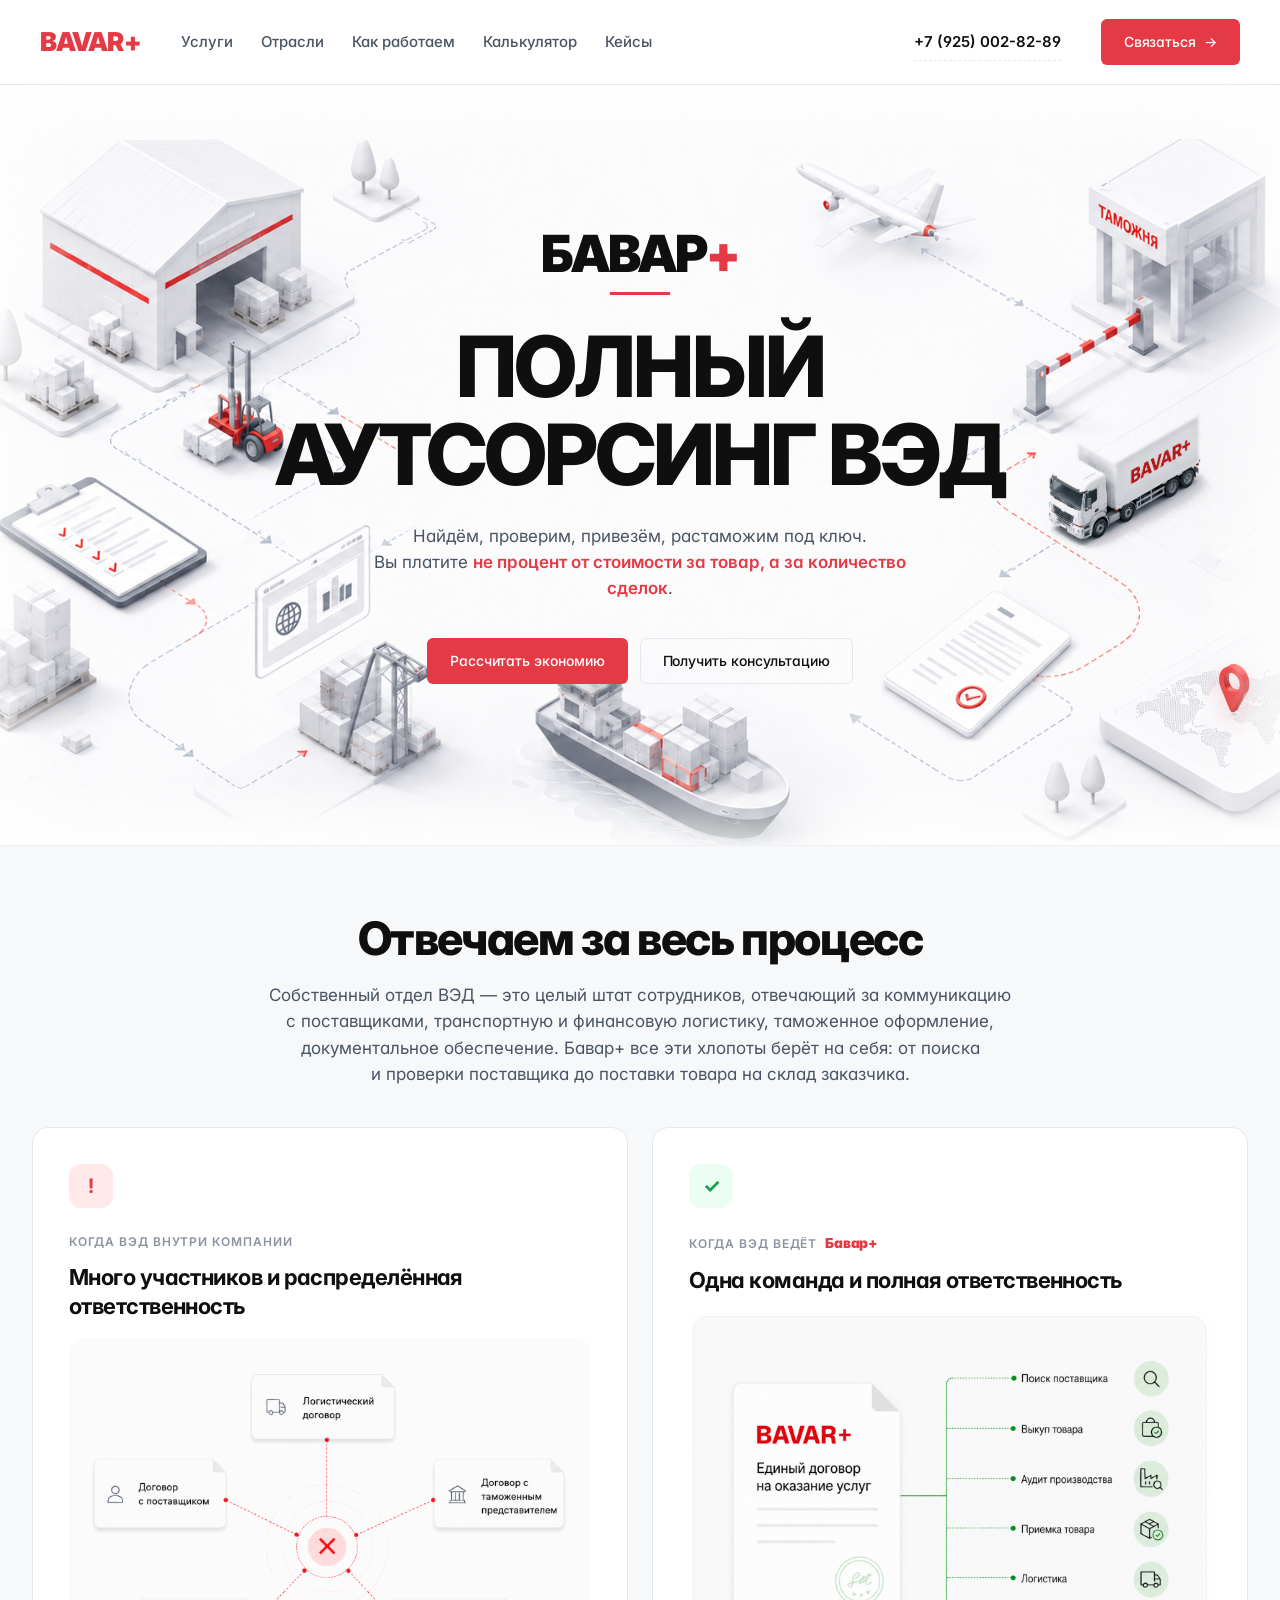
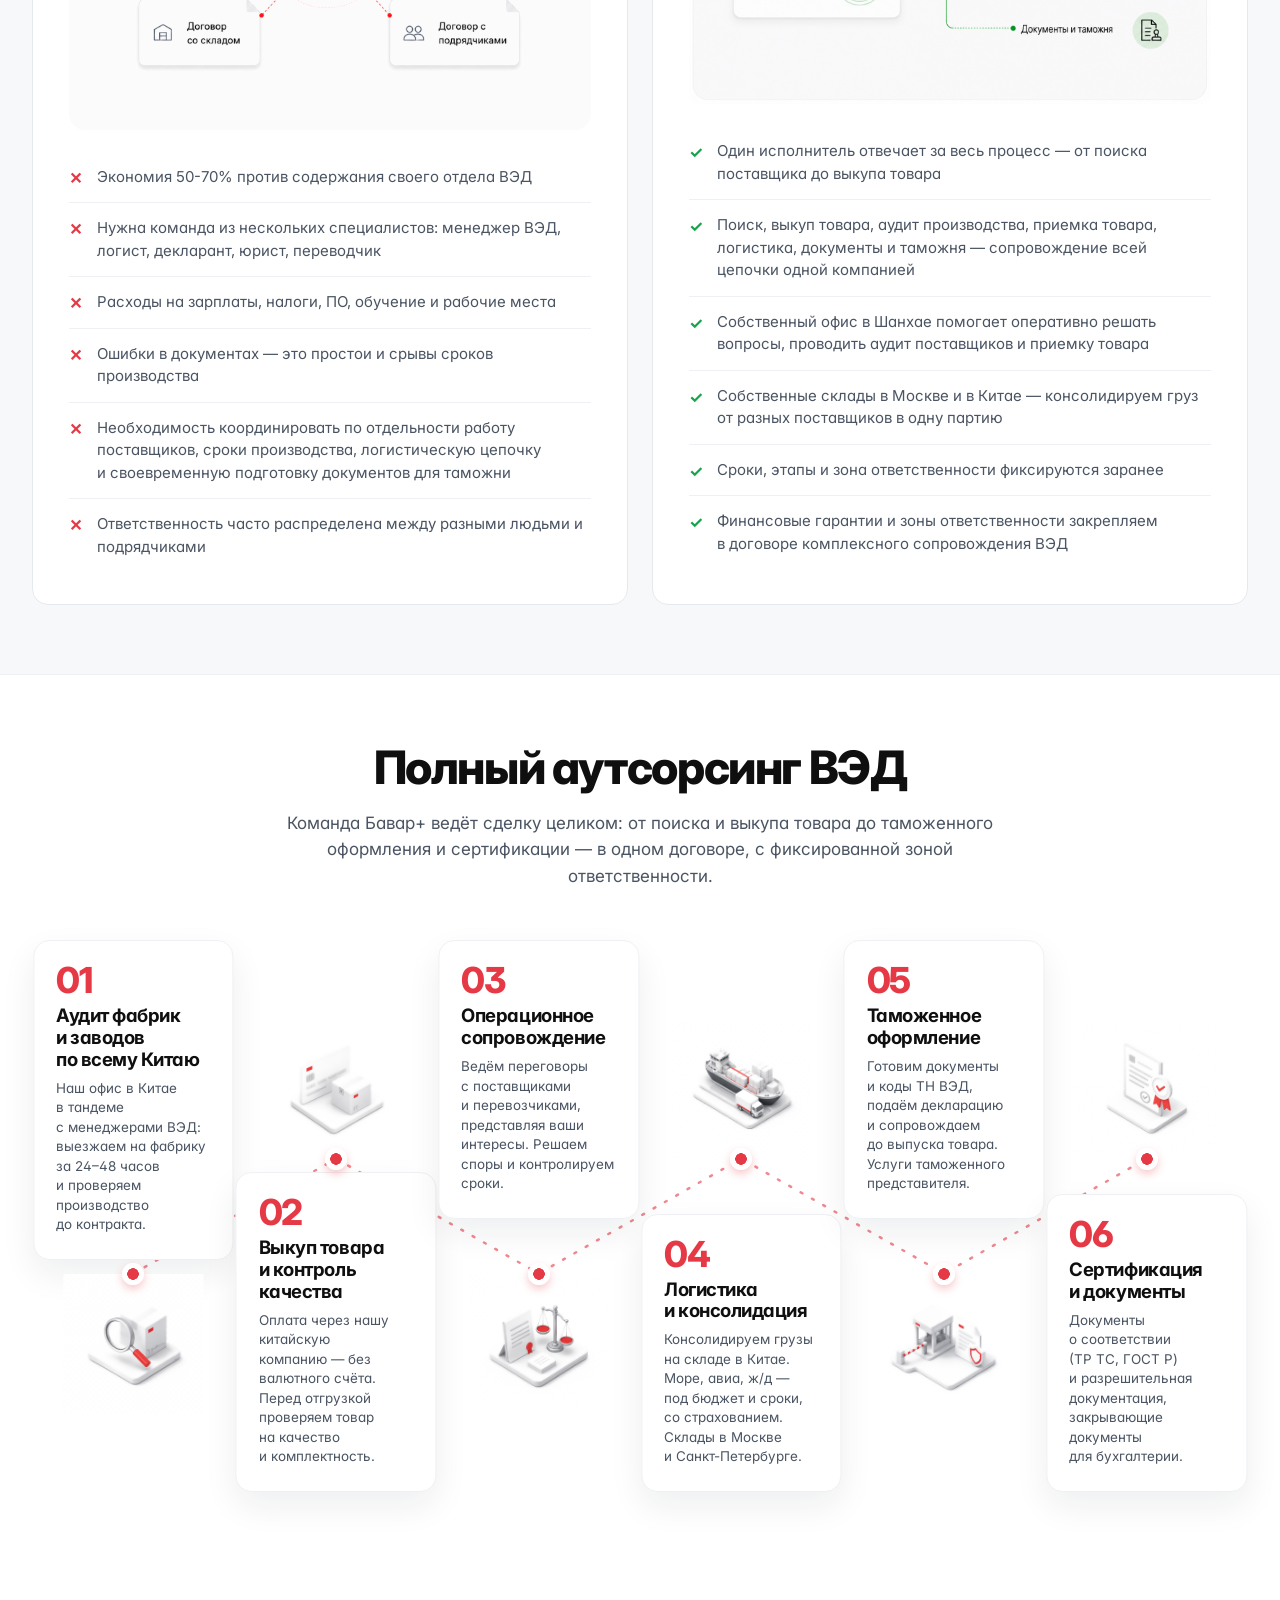
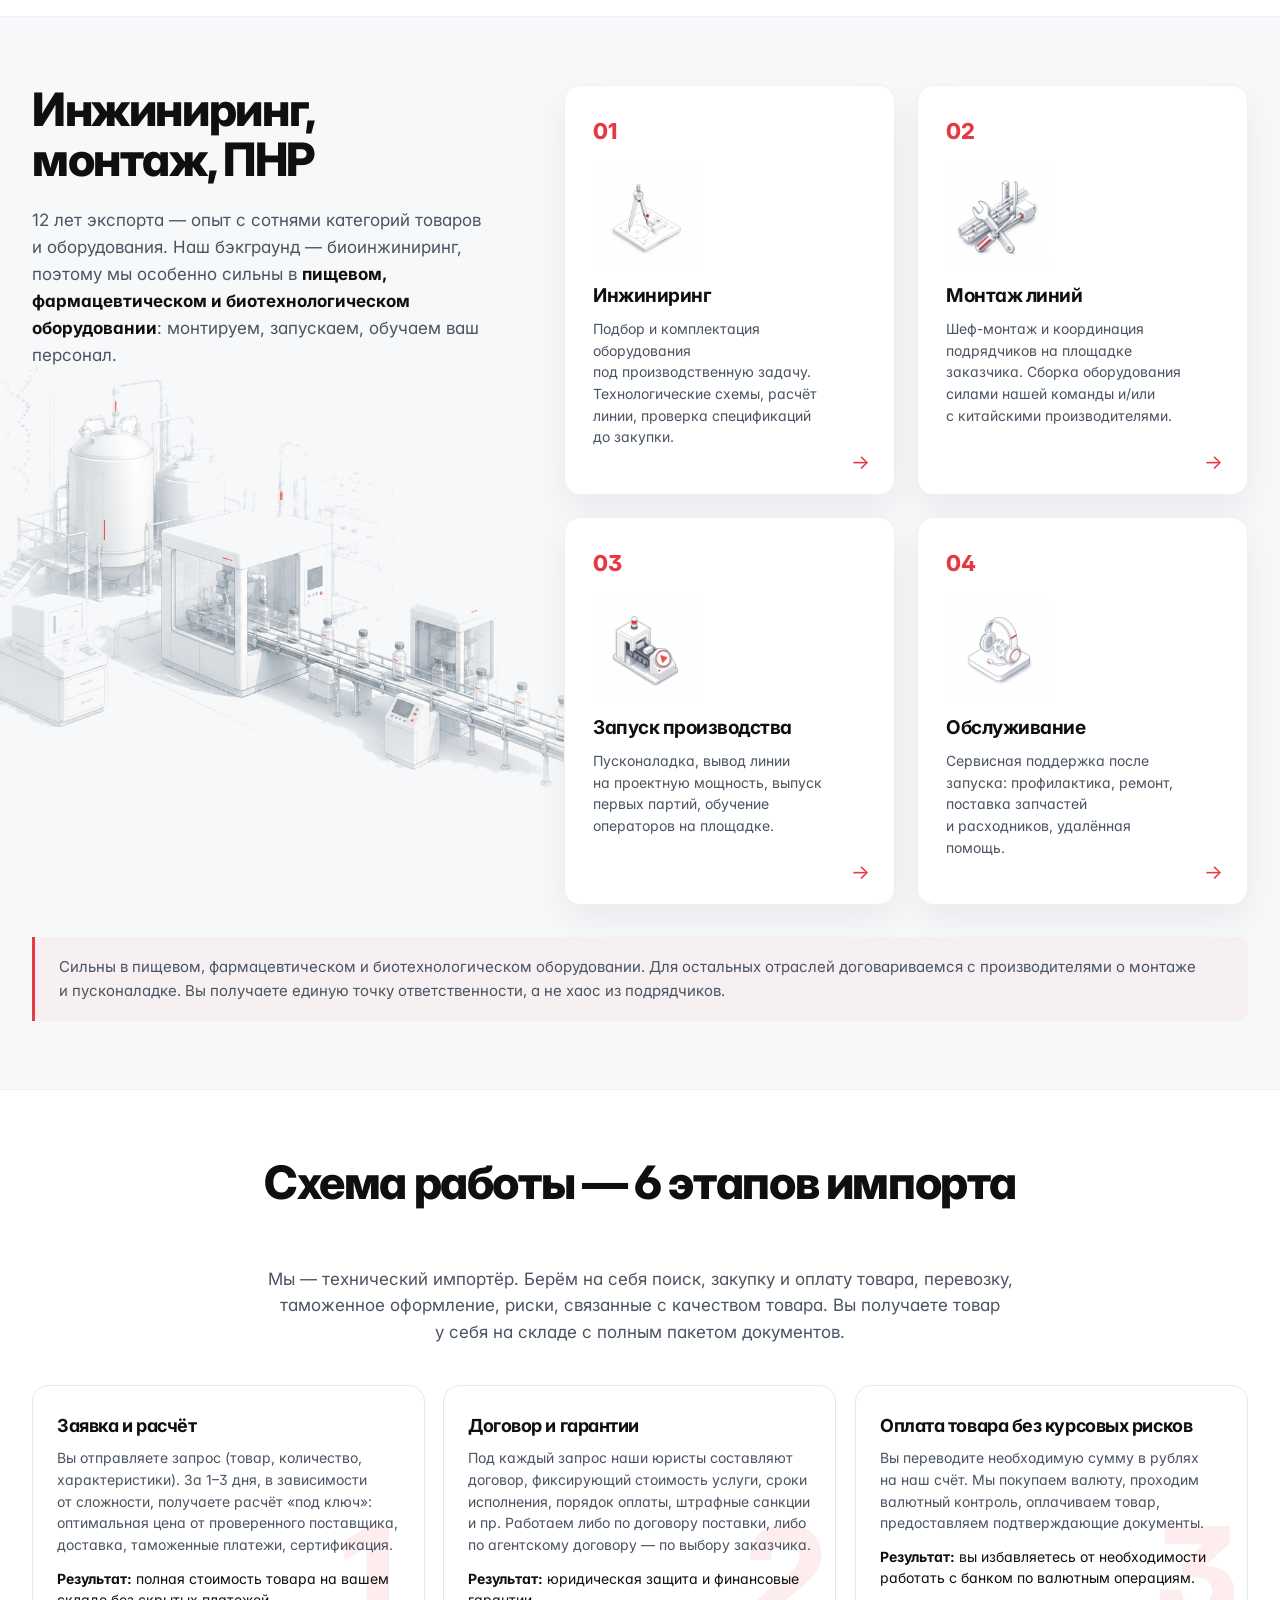
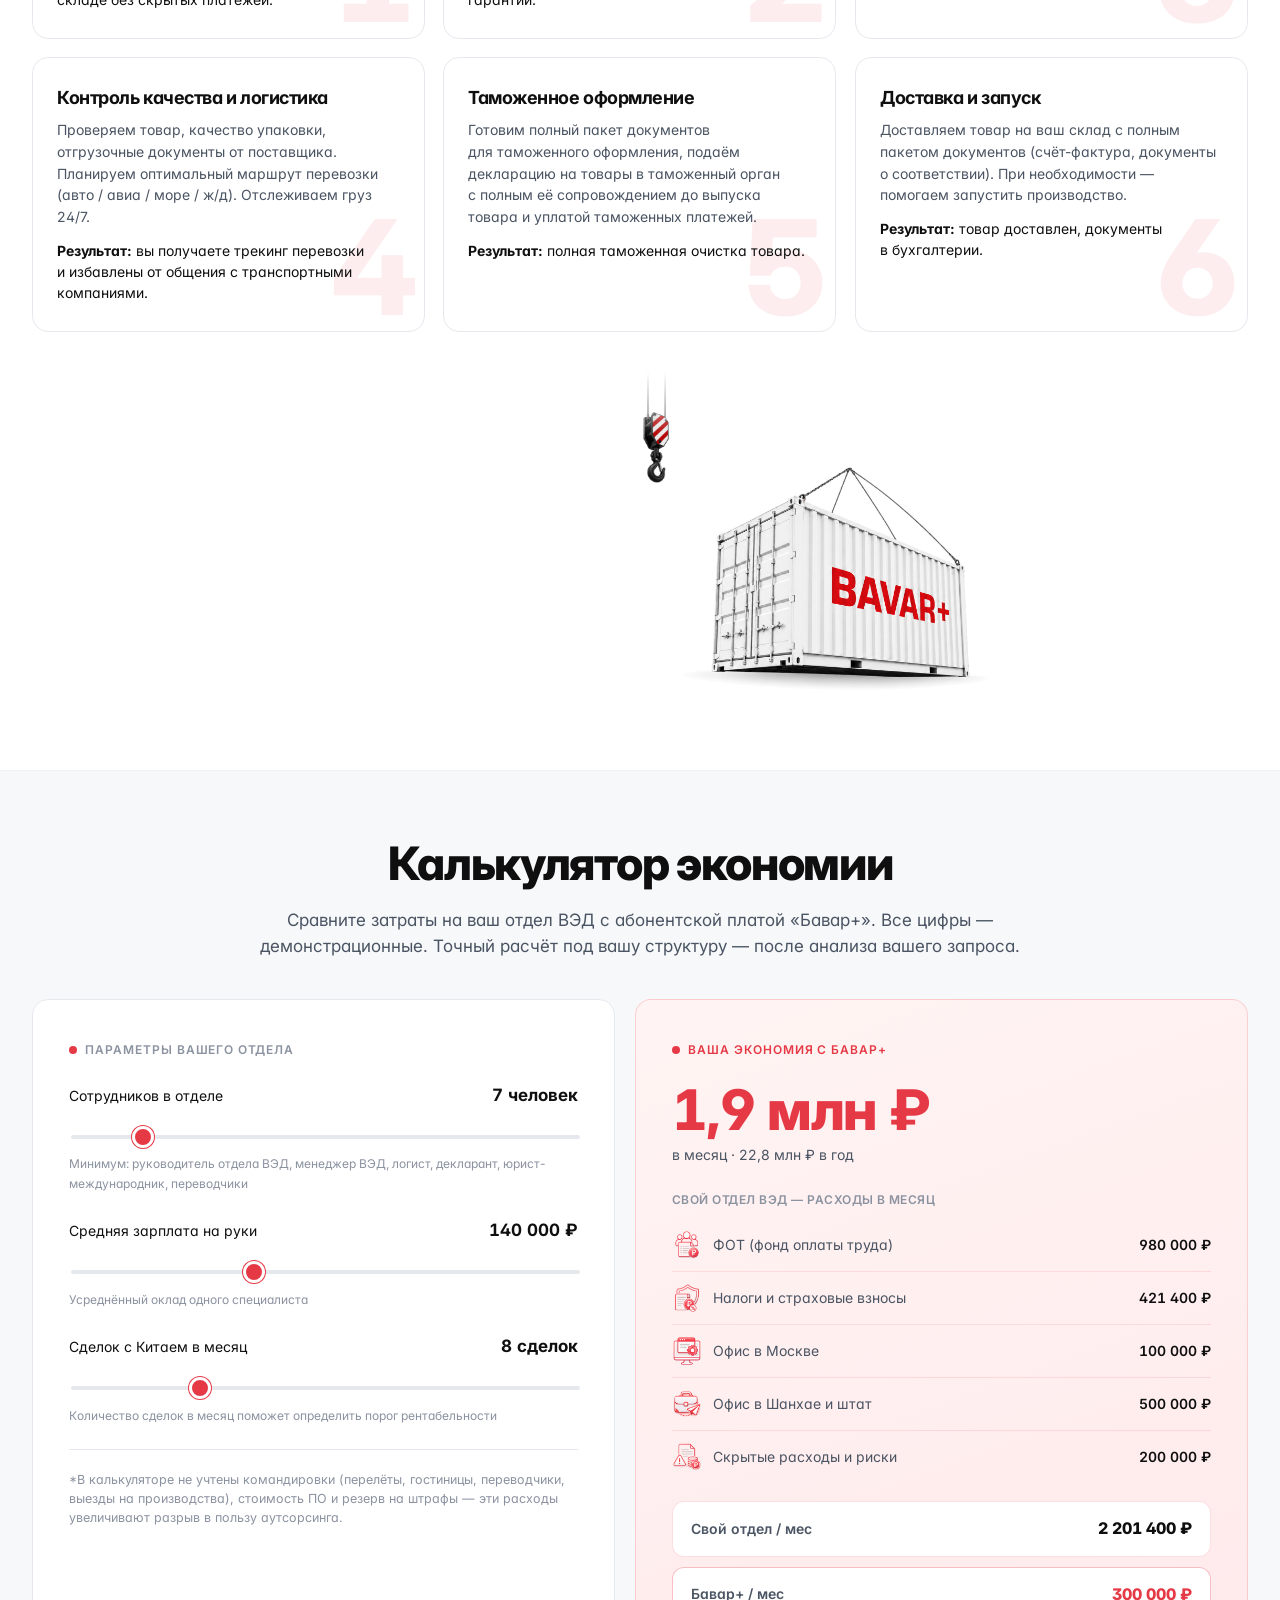
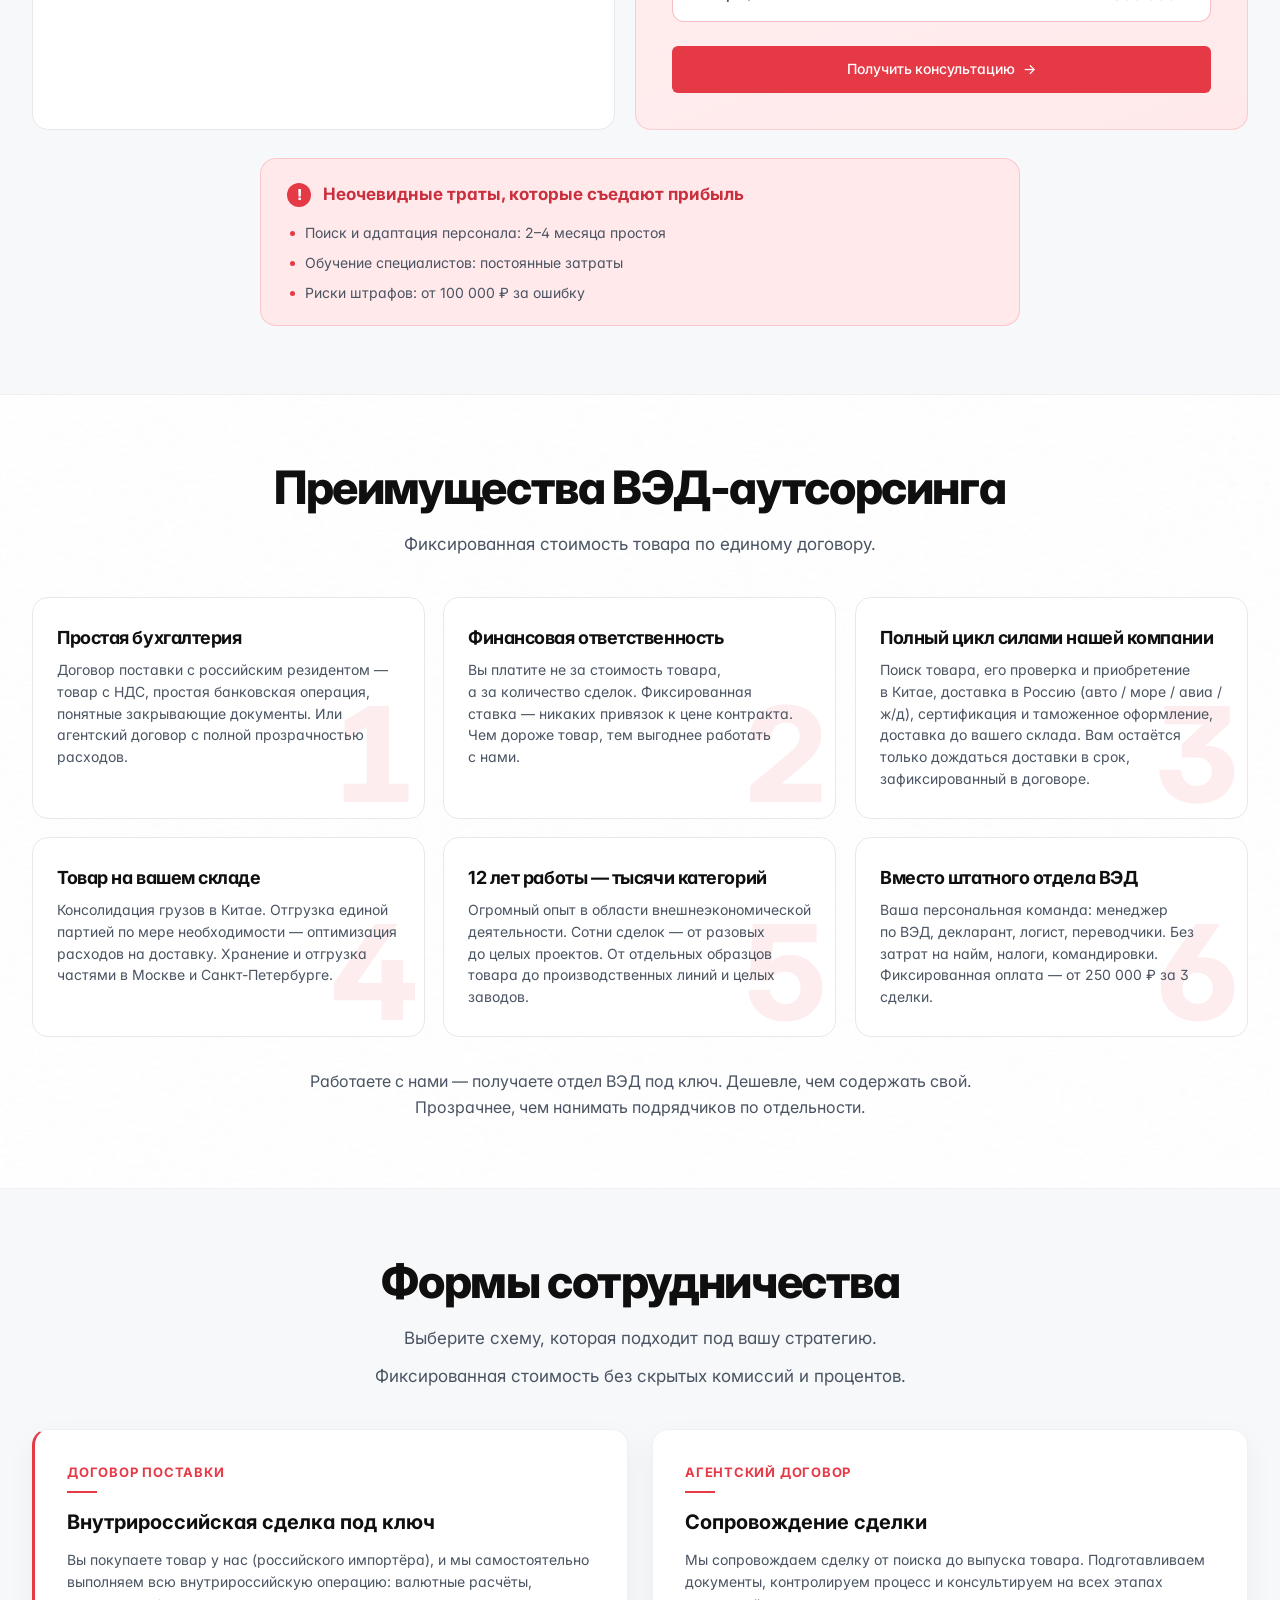
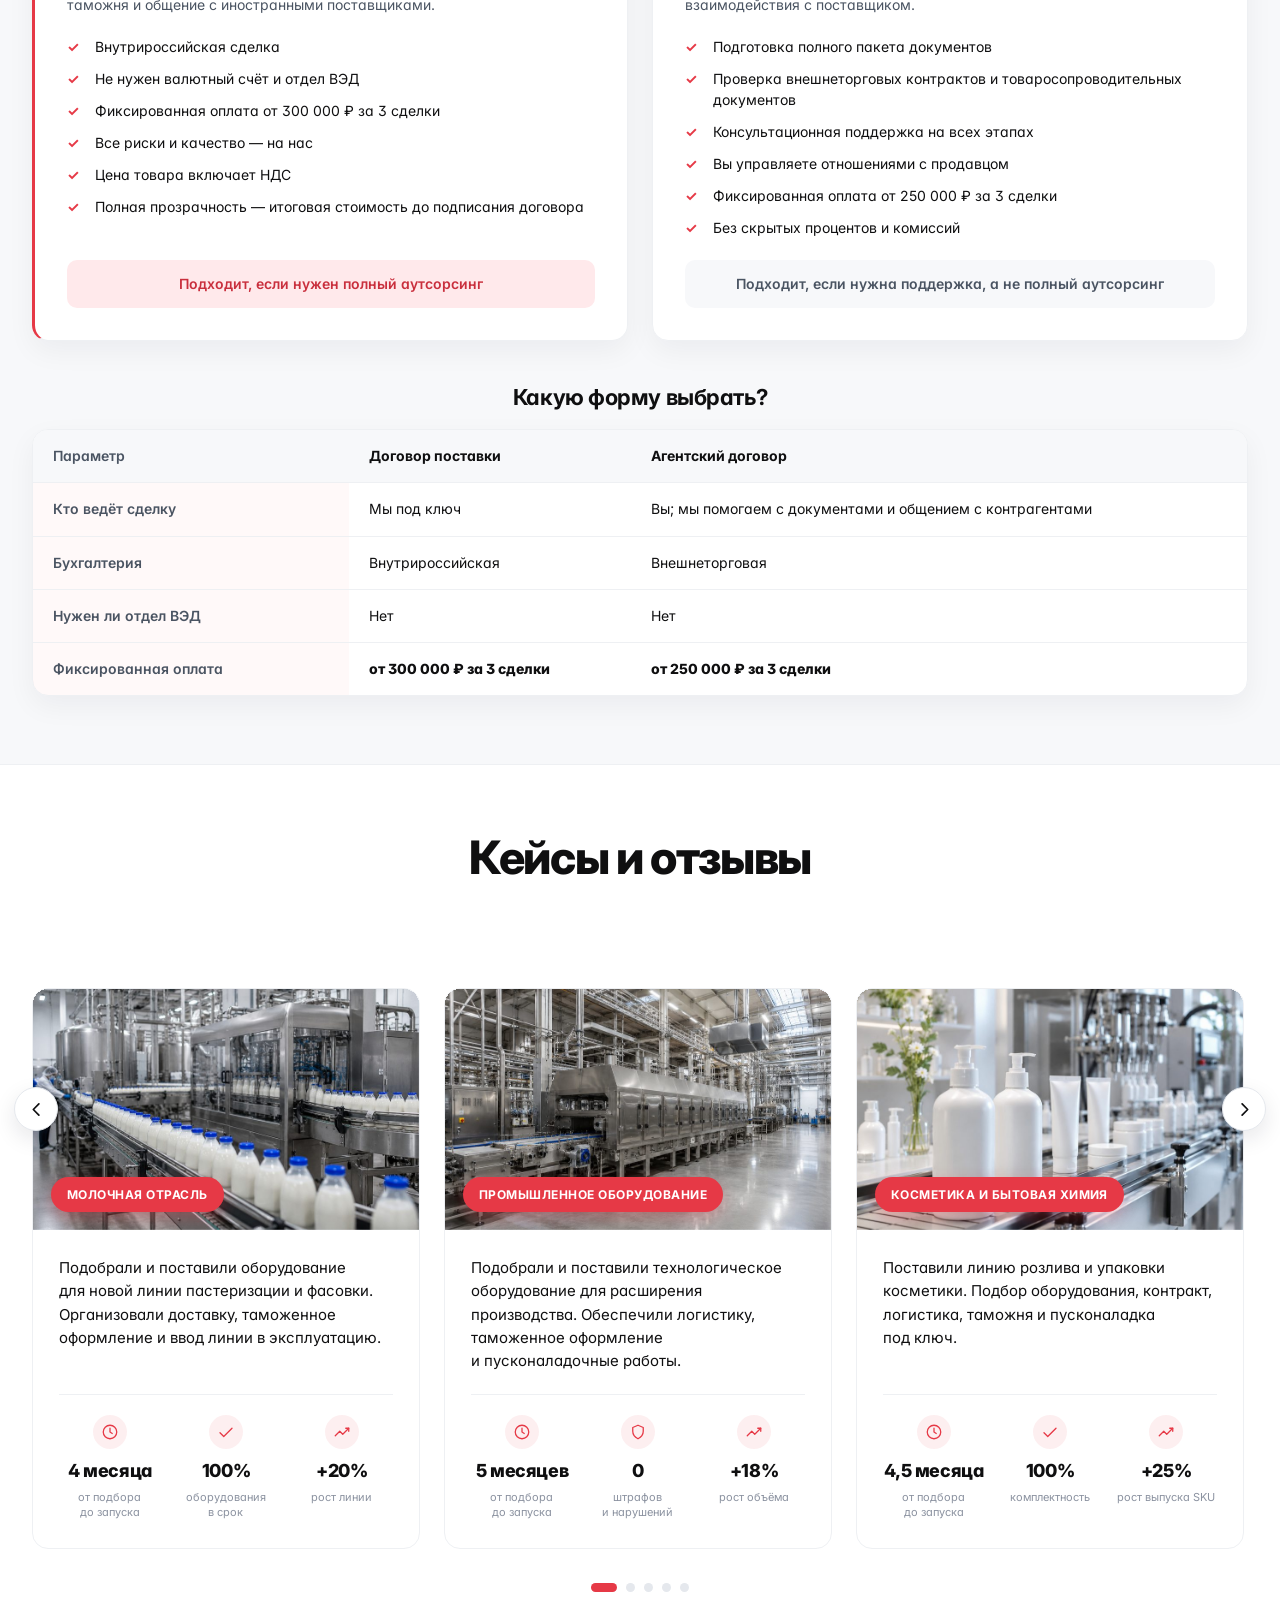
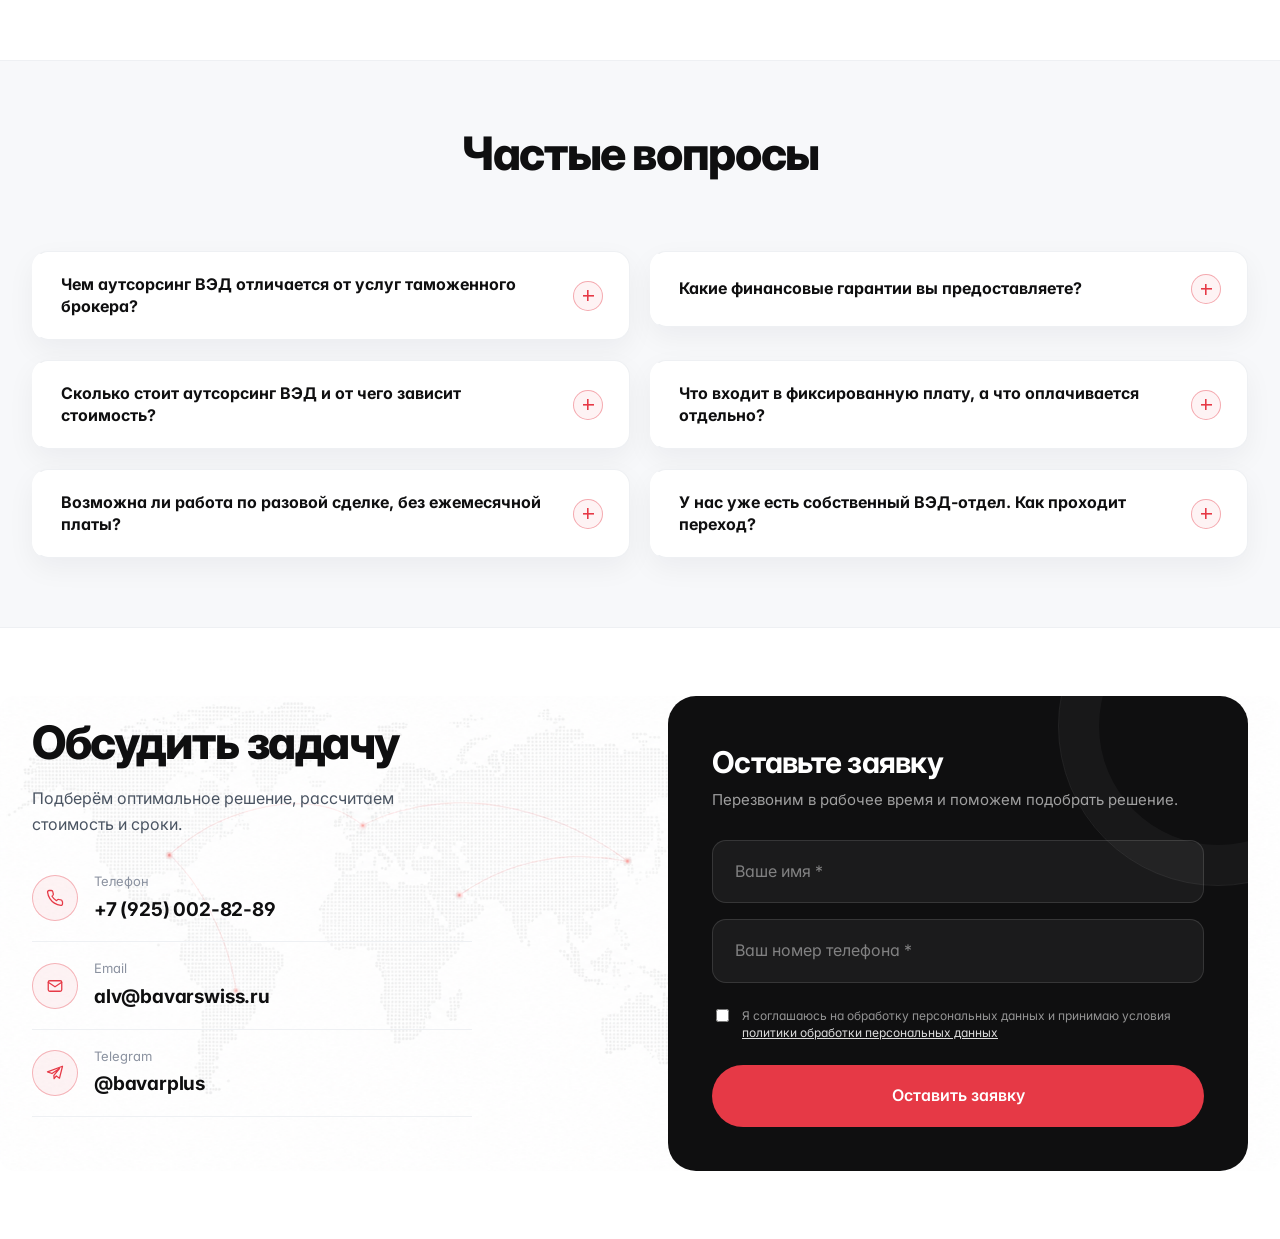
==== commit 5e0c1b04: "Services zigzag: shorten 6 descriptions to 1-2 lines (fixes desktop image overlap) Co-Authored-By: C" ====
--- a/index.html
+++ b/index.html
@@ -242,7 +242,7 @@
         <div class="pf-card">
           <div class="pf-card__num">01</div>
           <h3 class="pf-card__title">Аудит фабрик и&nbsp;заводов по&nbsp;всему Китаю</h3>
-          <p class="pf-card__desc">Найдём то, что другие не&nbsp;нашли: наш китайский офис работает в&nbsp;тандеме с&nbsp;менеджерами ВЭД. Выезжаем на&nbsp;фабрику за&nbsp;24–48&nbsp;часов и&nbsp;проверяем производство до&nbsp;подписания контракта.</p>
+          <p class="pf-card__desc">Наш офис в&nbsp;Китае в&nbsp;тандеме с&nbsp;менеджерами ВЭД: выезжаем на&nbsp;фабрику за&nbsp;24–48&nbsp;часов и&nbsp;проверяем производство до&nbsp;контракта.</p>
         </div>
         <div class="pf-img"><img src="assets/svc-01.png?v=1" alt="Аудит по всему Китаю"></div>
       </div>
@@ -251,7 +251,7 @@
         <div class="pf-card">
           <div class="pf-card__num">02</div>
           <h3 class="pf-card__title">Выкуп товара и&nbsp;контроль качества</h3>
-          <p class="pf-card__desc">Товар оплачивается через нашу китайскую компанию, поэтому у&nbsp;вас нет необходимости открывать валютный счёт. Перед отгрузкой проверяем товар на&nbsp;качество и&nbsp;комплектность.</p>
+          <p class="pf-card__desc">Оплата через нашу китайскую компанию&nbsp;— без валютного счёта. Перед отгрузкой проверяем товар на&nbsp;качество и&nbsp;комплектность.</p>
         </div>
         <div class="pf-img"><img src="assets/svc-02.png?v=1" alt="Выкуп и контроль качества"></div>
       </div>
@@ -260,7 +260,7 @@
         <div class="pf-card">
           <div class="pf-card__num">03</div>
           <h3 class="pf-card__title">Операционное сопровождение</h3>
-          <p class="pf-card__desc">Ведём все переговоры с&nbsp;поставщиками и&nbsp;перевозчиками, представляя интересы клиента. Решаем спорные вопросы и&nbsp;контролируем сроки исполнения заказа.</p>
+          <p class="pf-card__desc">Ведём переговоры с&nbsp;поставщиками и&nbsp;перевозчиками, представляя ваши интересы. Решаем споры и&nbsp;контролируем сроки.</p>
         </div>
         <div class="pf-img"><img src="assets/svc-03.png?v=1" alt="Операционное сопровождение"></div>
       </div>
@@ -269,7 +269,7 @@
         <div class="pf-card">
           <div class="pf-card__num">04</div>
           <h3 class="pf-card__title">Логистика и&nbsp;консолидация</h3>
-          <p class="pf-card__desc">Консолидируем грузы на&nbsp;складе в&nbsp;Китае. Оптимизируем транспортную логистику в&nbsp;сборных грузах, комбинируя морской, авиа- и&nbsp;ж/д транспорт под&nbsp;бюджет и&nbsp;сроки, с&nbsp;обязательным страхованием. Ответственное хранение на&nbsp;складах в&nbsp;Москве и&nbsp;Санкт-Петербурге.</p>
+          <p class="pf-card__desc">Консолидируем грузы на&nbsp;складе в&nbsp;Китае. Море, авиа, ж/д&nbsp;— под&nbsp;бюджет и&nbsp;сроки, со&nbsp;страхованием. Склады в&nbsp;Москве и&nbsp;Санкт-Петербурге.</p>
         </div>
         <div class="pf-img"><img src="assets/svc-04.png?v=1" alt="Логистика и консолидация"></div>
       </div>
@@ -278,7 +278,7 @@
         <div class="pf-card">
           <div class="pf-card__num">05</div>
           <h3 class="pf-card__title">Таможенное оформление</h3>
-          <p class="pf-card__desc">Глубокий анализ и&nbsp;адаптация документов к&nbsp;реалиям таможенного оформления в&nbsp;России. Классификация товара в&nbsp;кодах ТН&nbsp;ВЭД, соблюдение всех мер нетарифного регулирования с&nbsp;подготовкой разрешительных документов. Регистрация и&nbsp;выпуск декларации на&nbsp;товары в&nbsp;оптимальные сроки. Услуги таможенного представителя.</p>
+          <p class="pf-card__desc">Готовим документы и&nbsp;коды ТН&nbsp;ВЭД, подаём декларацию и&nbsp;сопровождаем до&nbsp;выпуска товара. Услуги таможенного представителя.</p>
         </div>
         <div class="pf-img"><img src="assets/svc-05.png?v=1" alt="Таможенное оформление"></div>
       </div>
@@ -287,7 +287,7 @@
         <div class="pf-card">
           <div class="pf-card__num">06</div>
           <h3 class="pf-card__title">Сертификация и&nbsp;документы</h3>
-          <p class="pf-card__desc">Оформляем документы о&nbsp;соответствии техническим регламентам Таможенного союза и&nbsp;ГОСТ&nbsp;Р и&nbsp;иную разрешительную документацию, готовим закрывающие документы для&nbsp;бухгалтерии.</p>
+          <p class="pf-card__desc">Документы о&nbsp;соответствии (ТР&nbsp;ТС, ГОСТ&nbsp;Р) и&nbsp;разрешительная документация, закрывающие документы для&nbsp;бухгалтерии.</p>
         </div>
         <div class="pf-img"><img src="assets/svc-06.png?v=1" alt="Сертификация и документы"></div>
       </div>
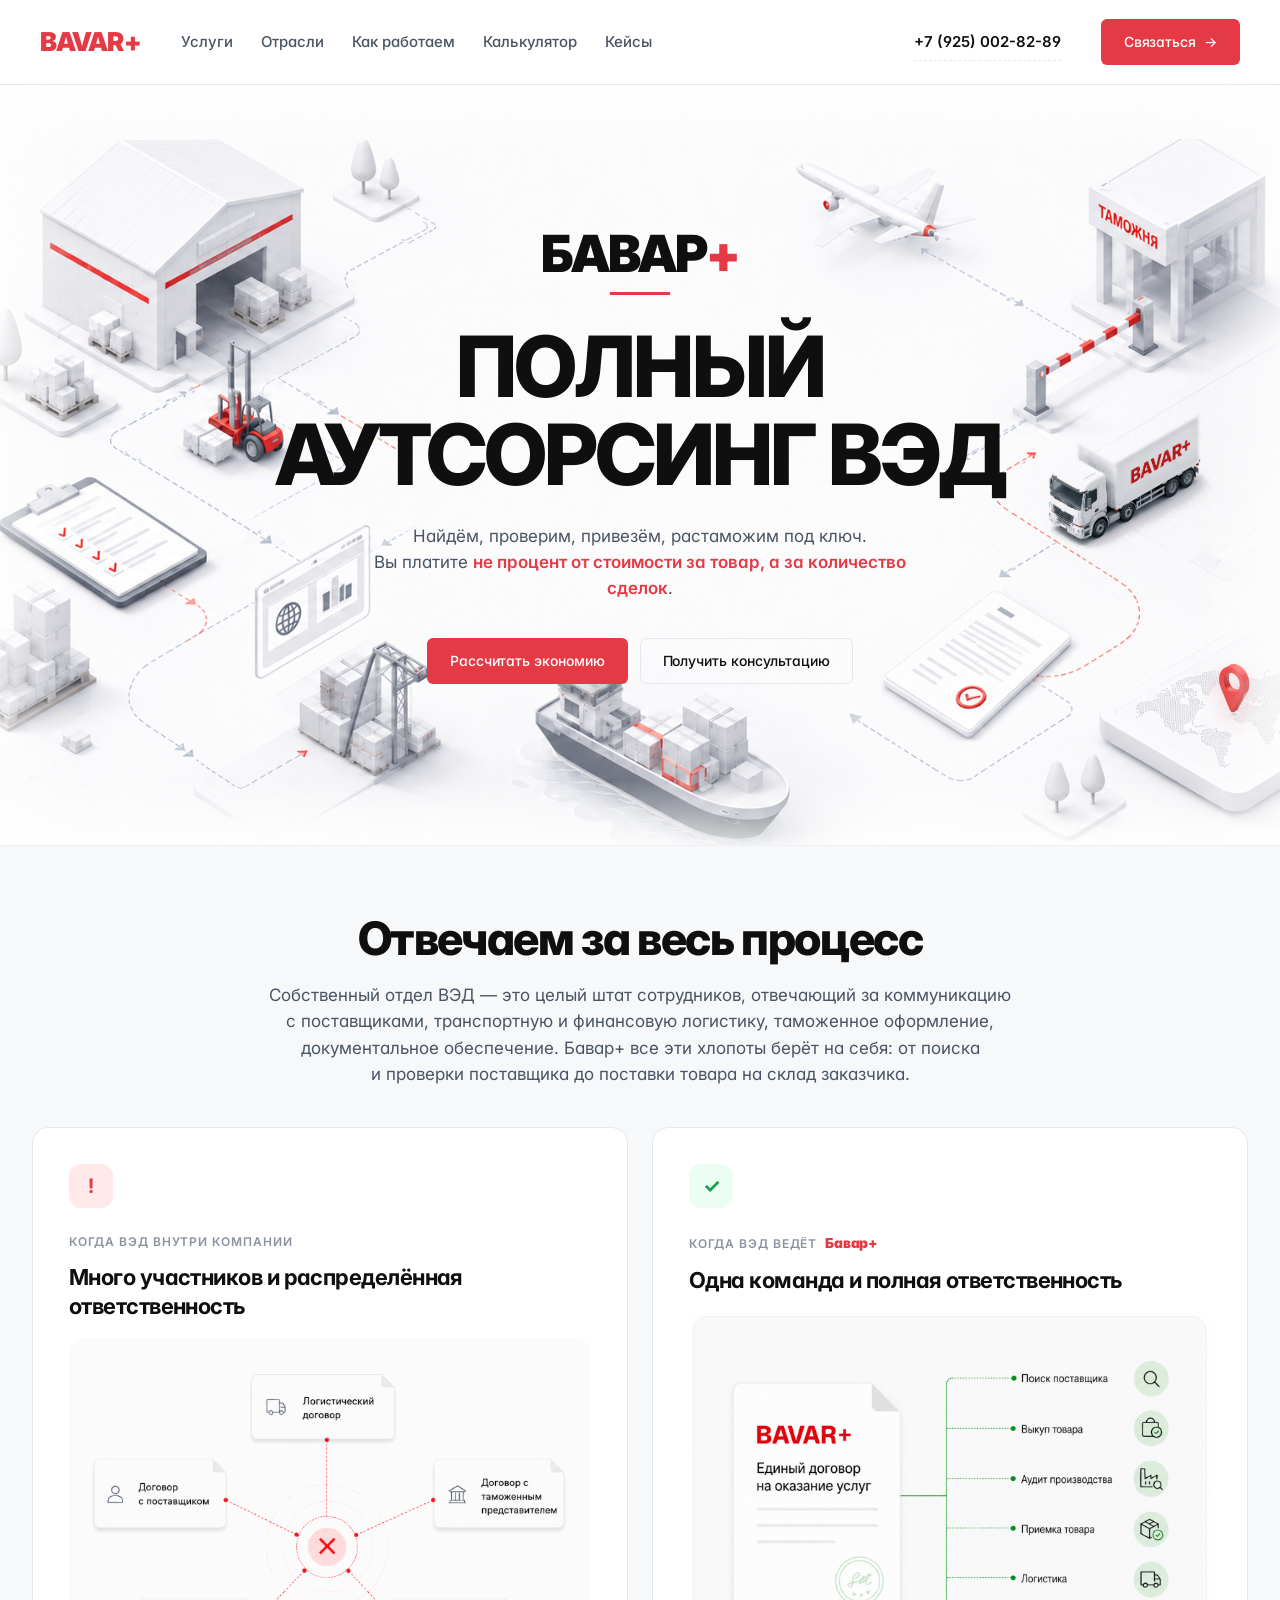
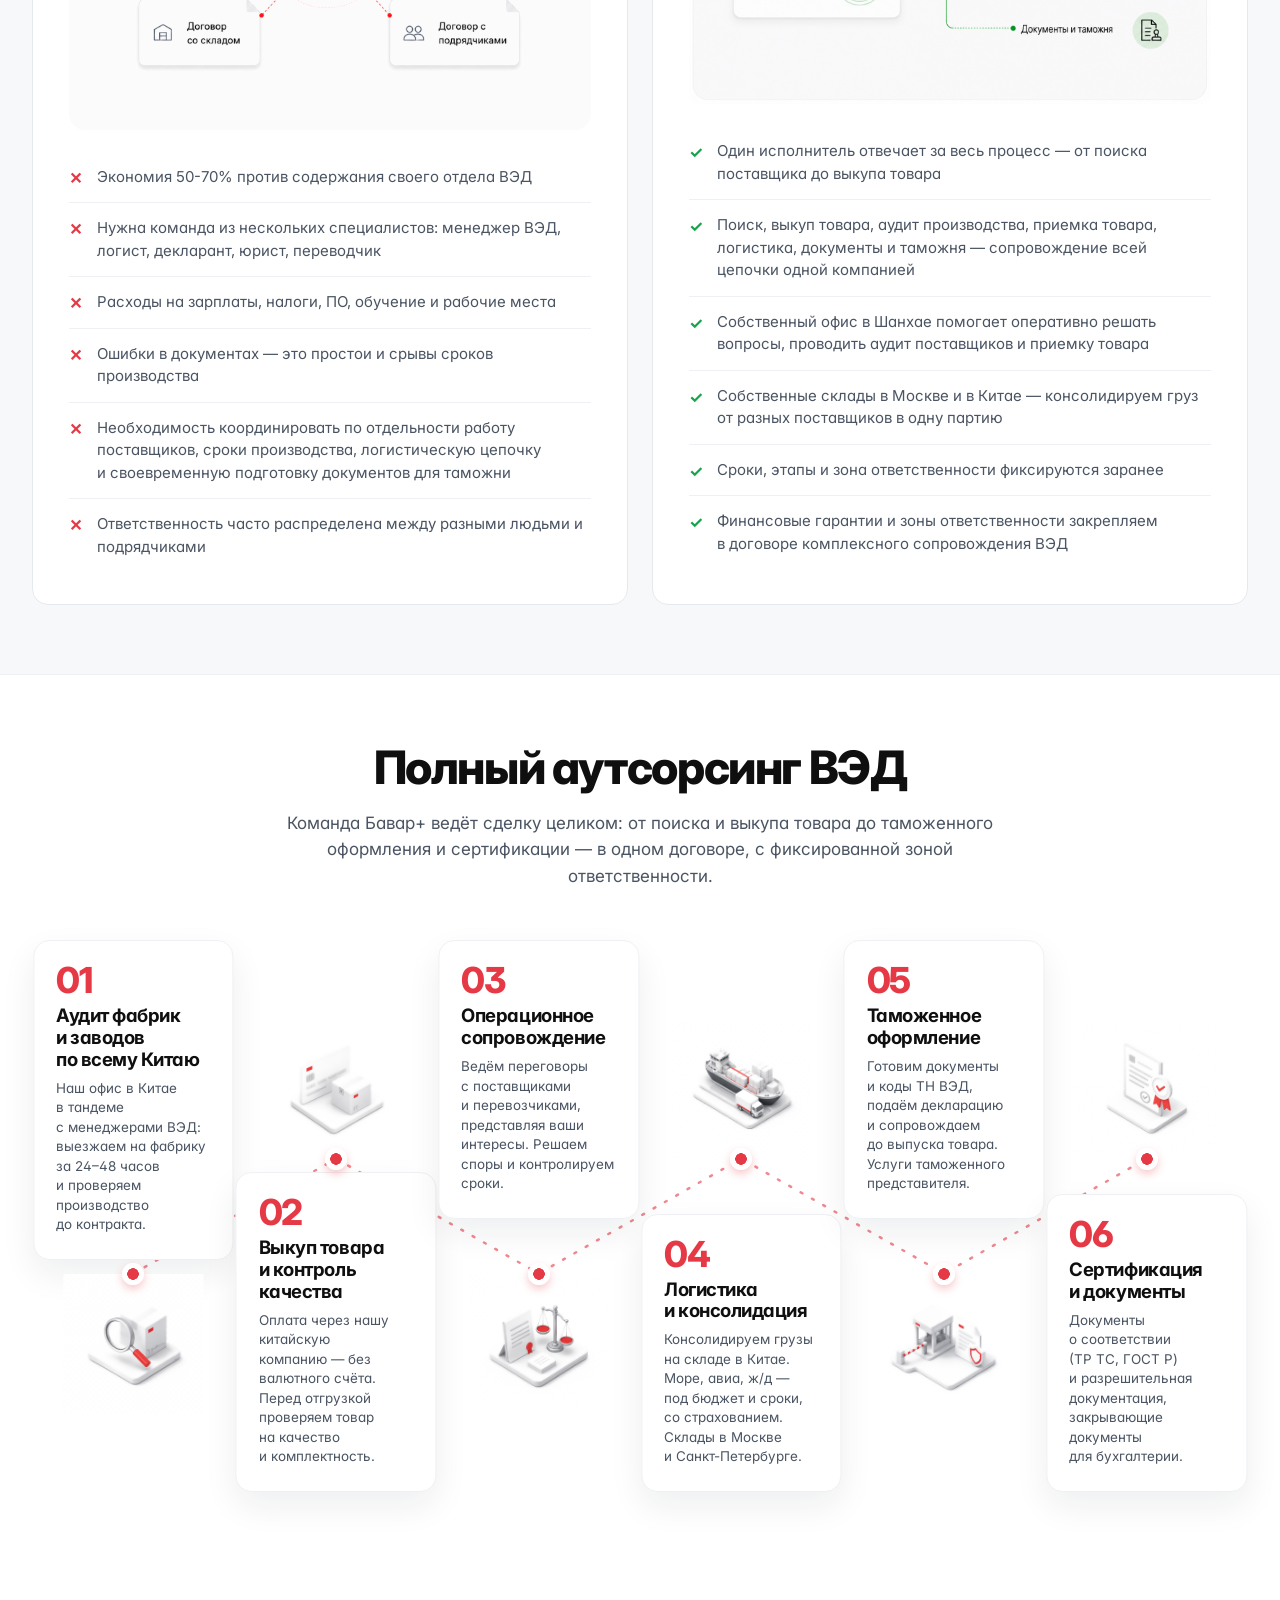
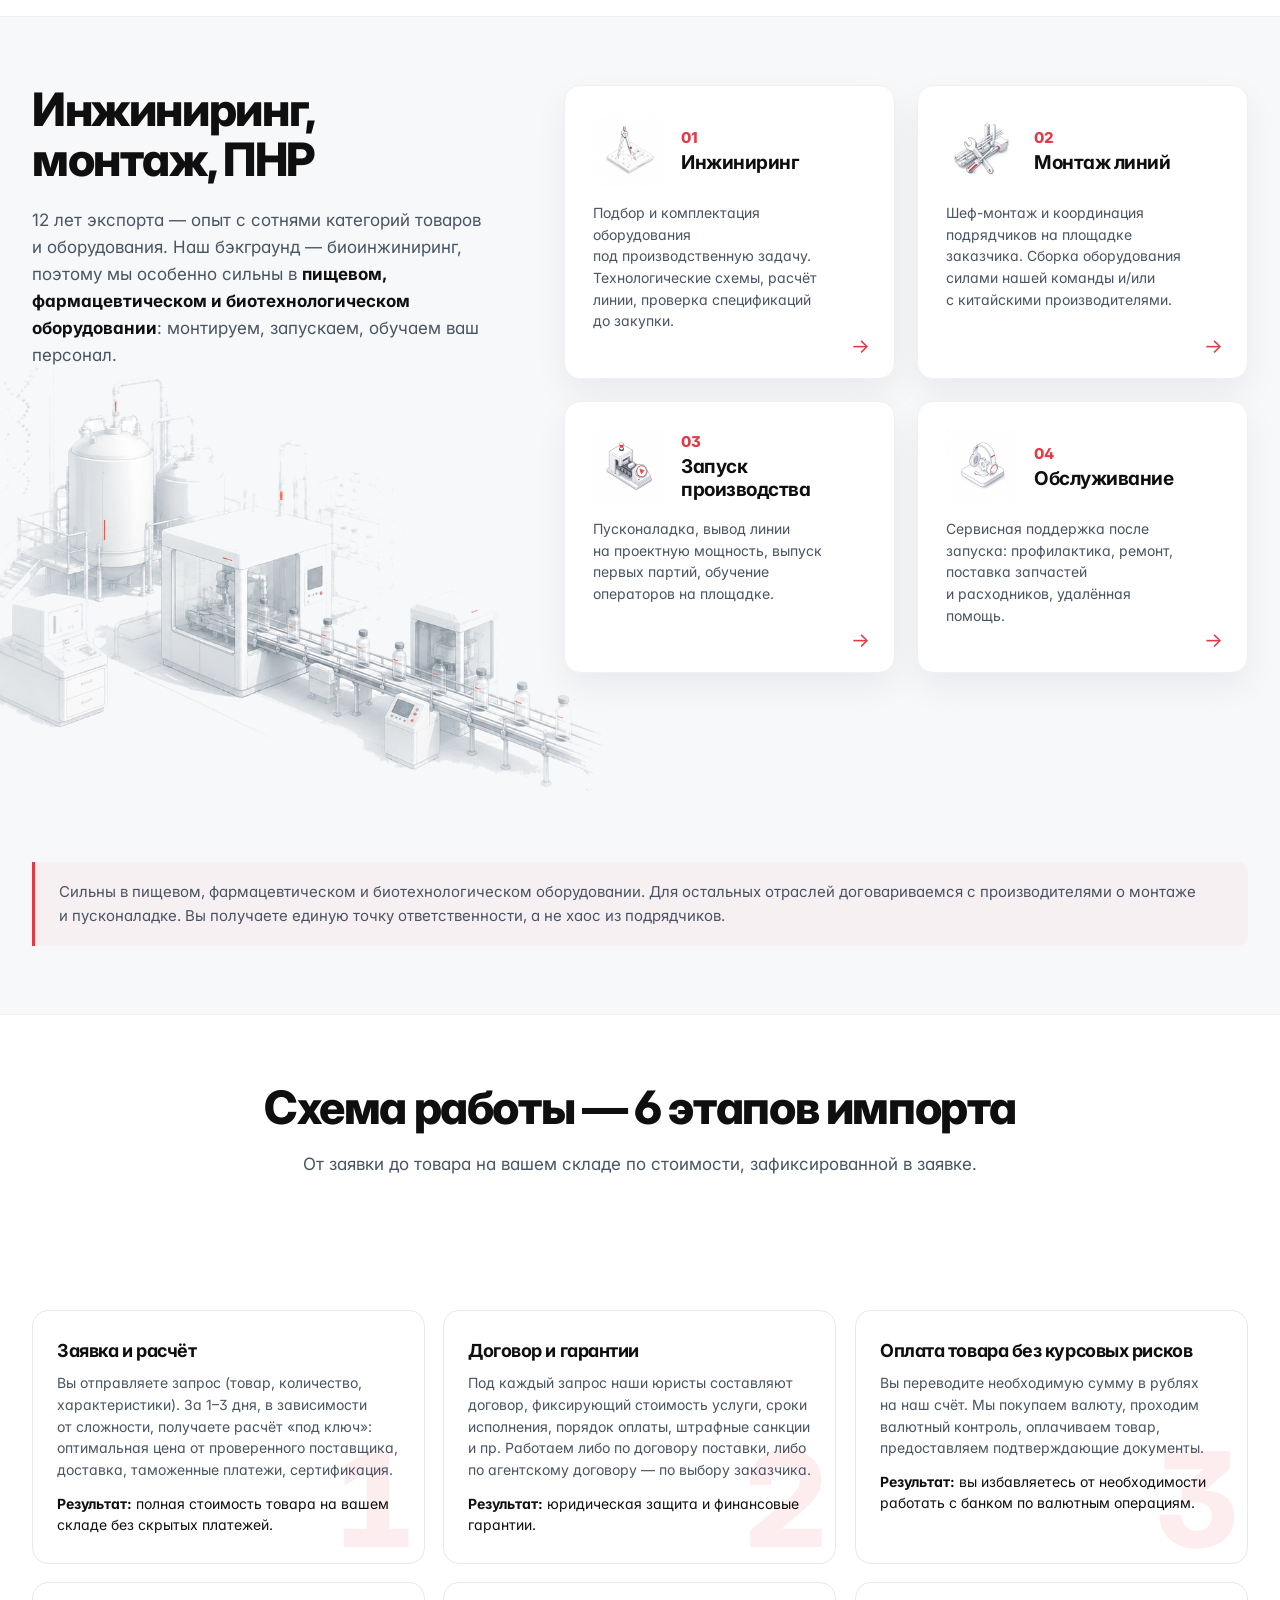
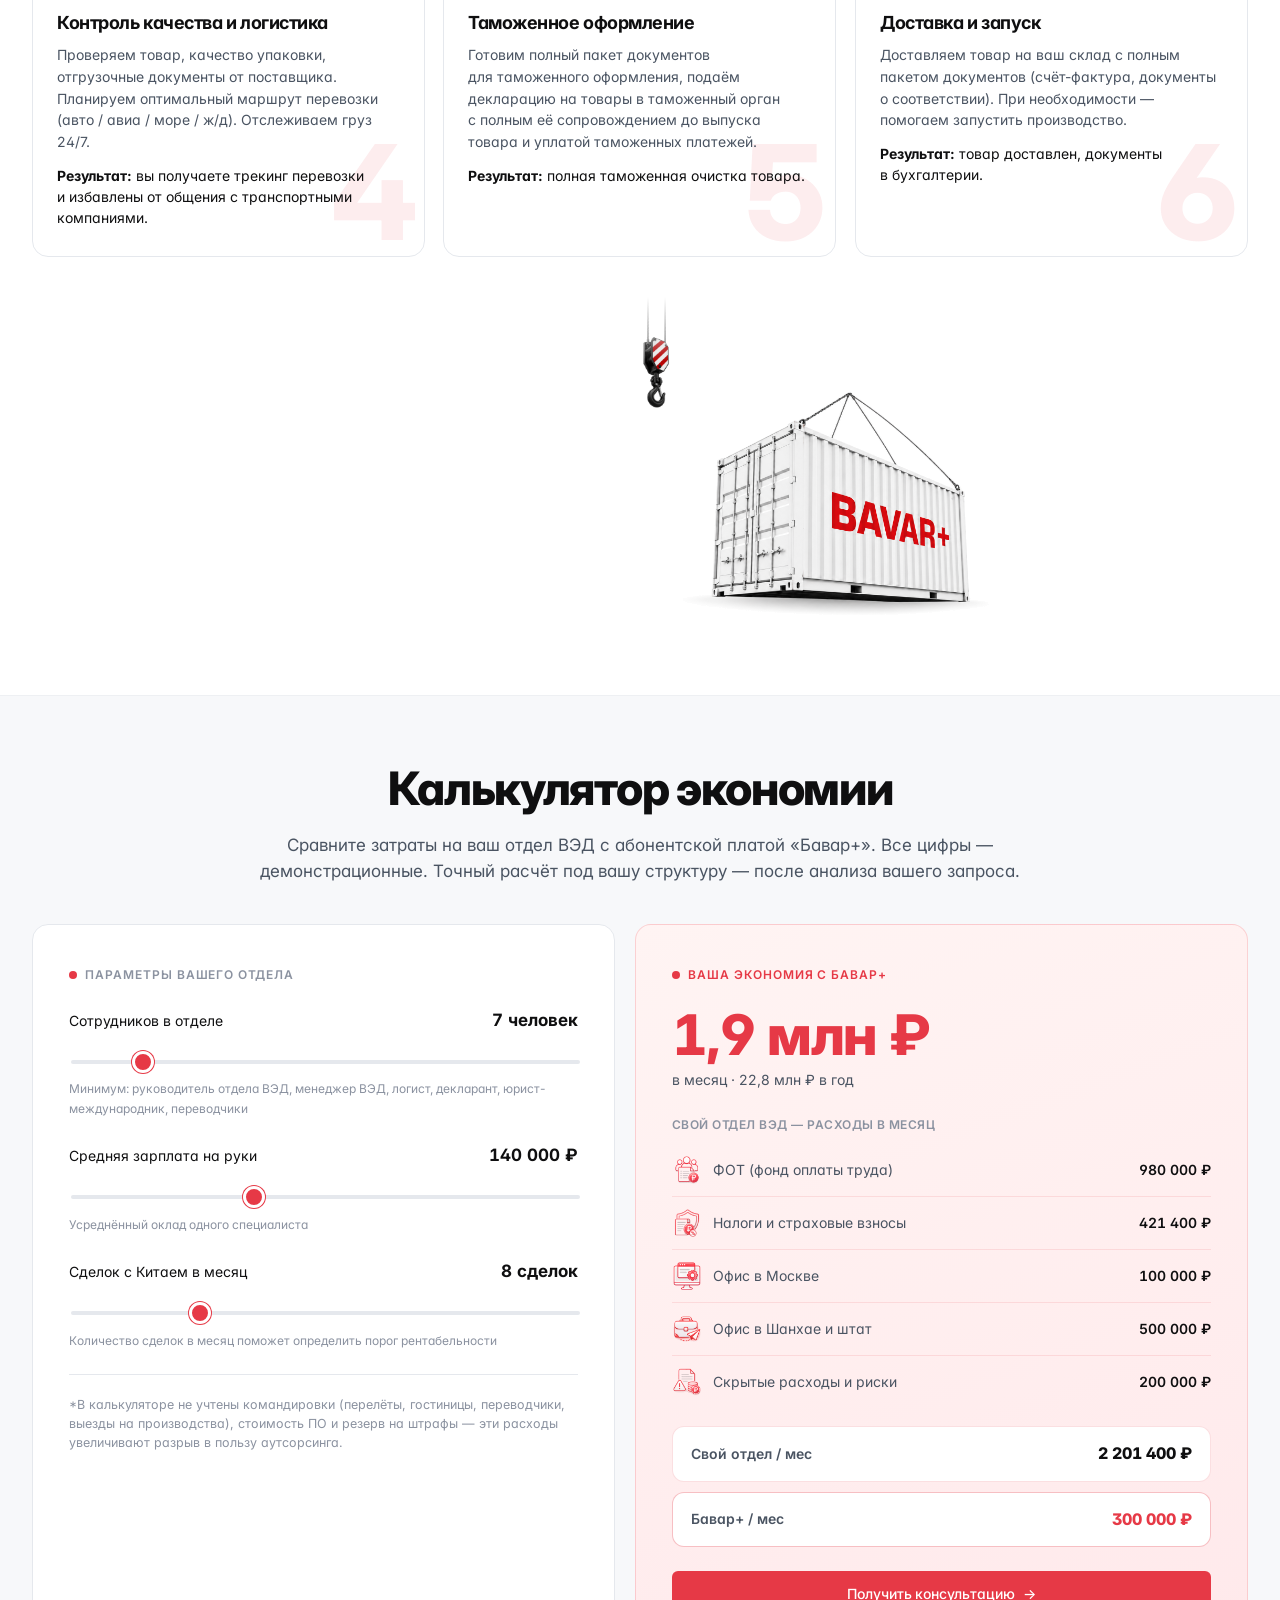
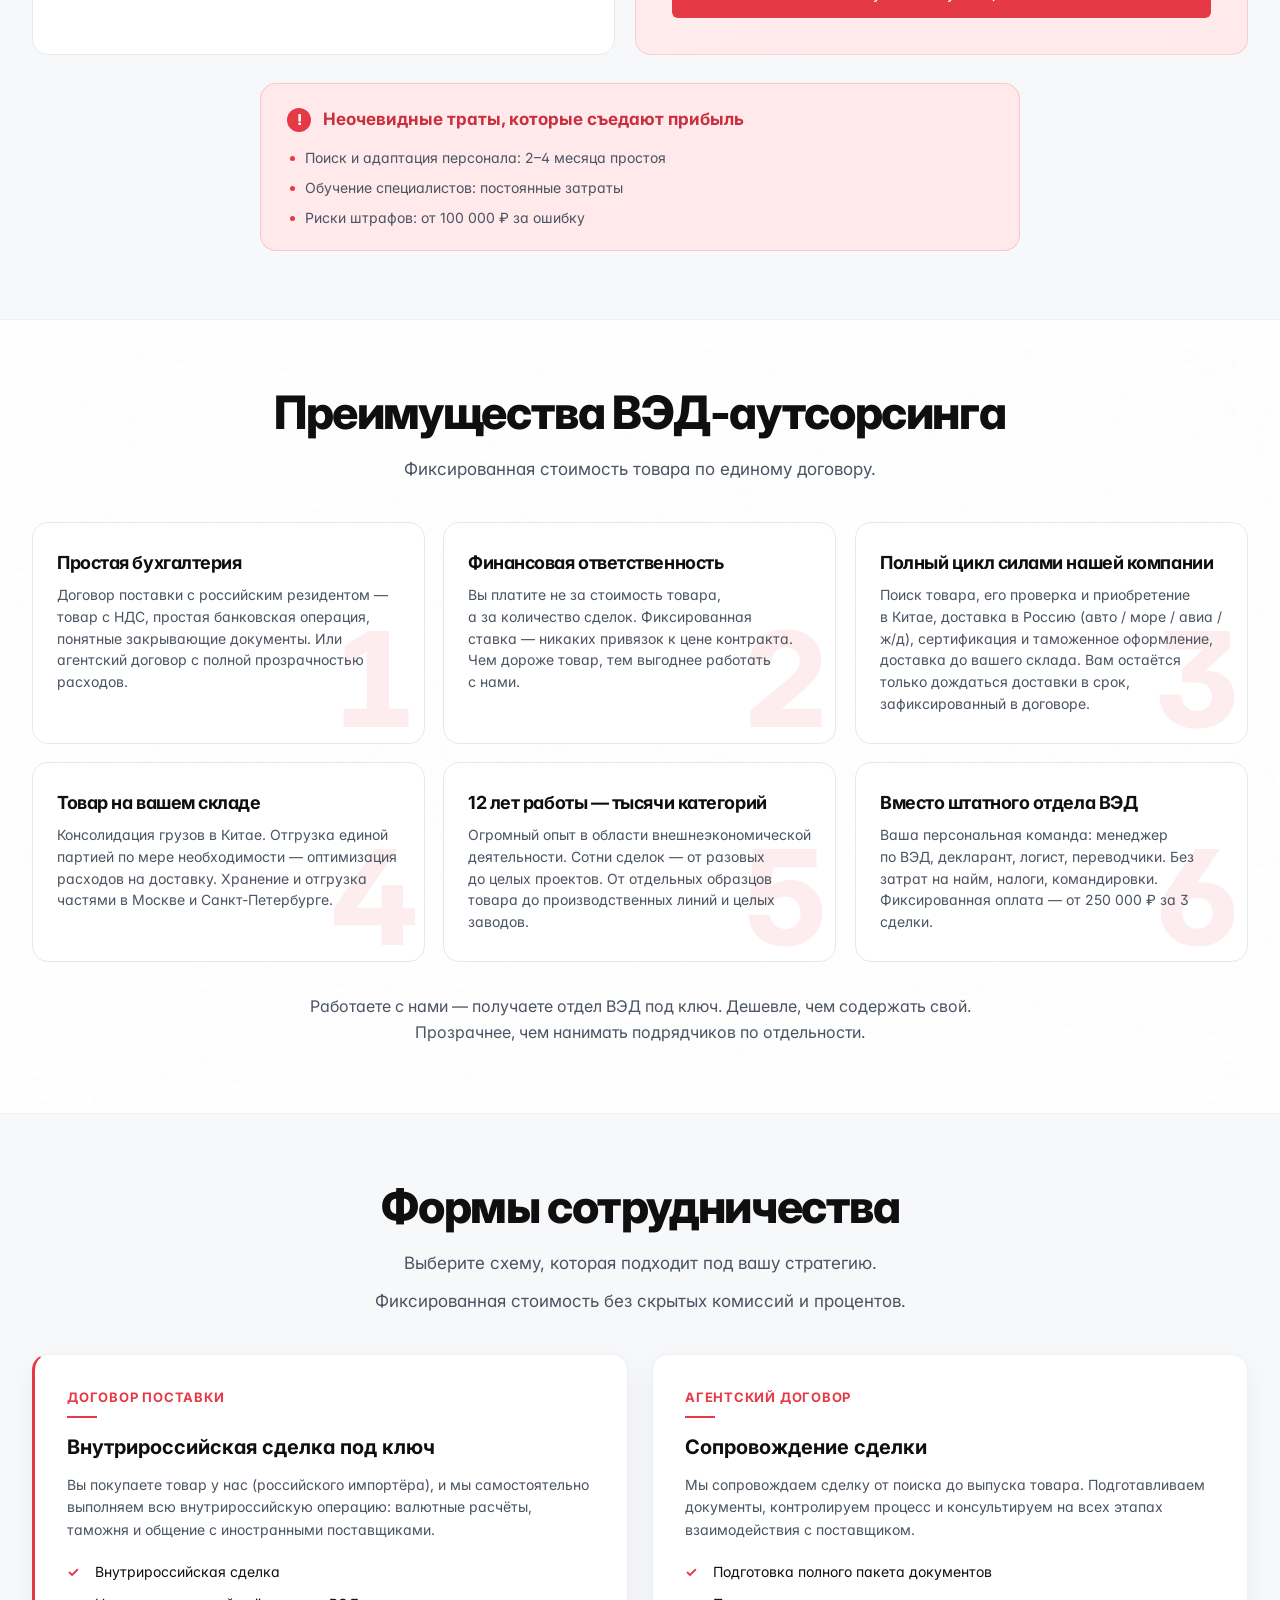
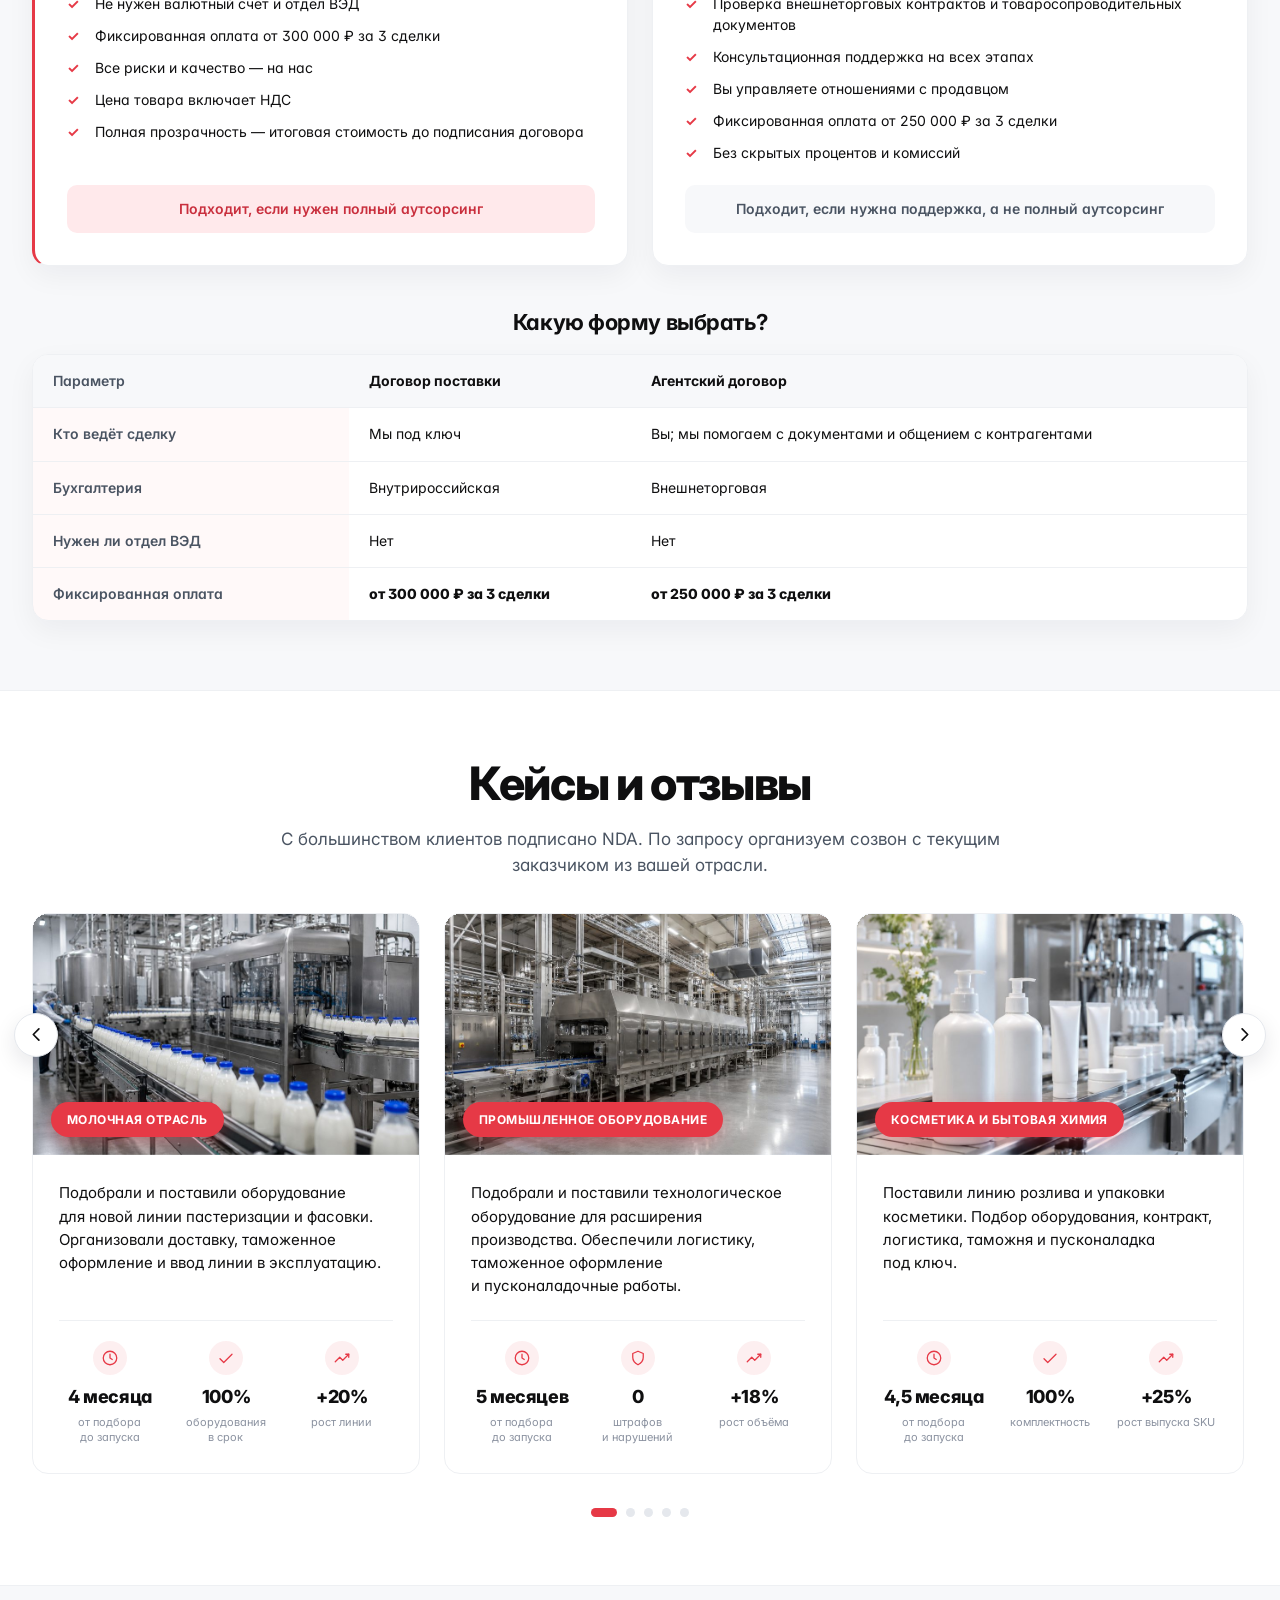
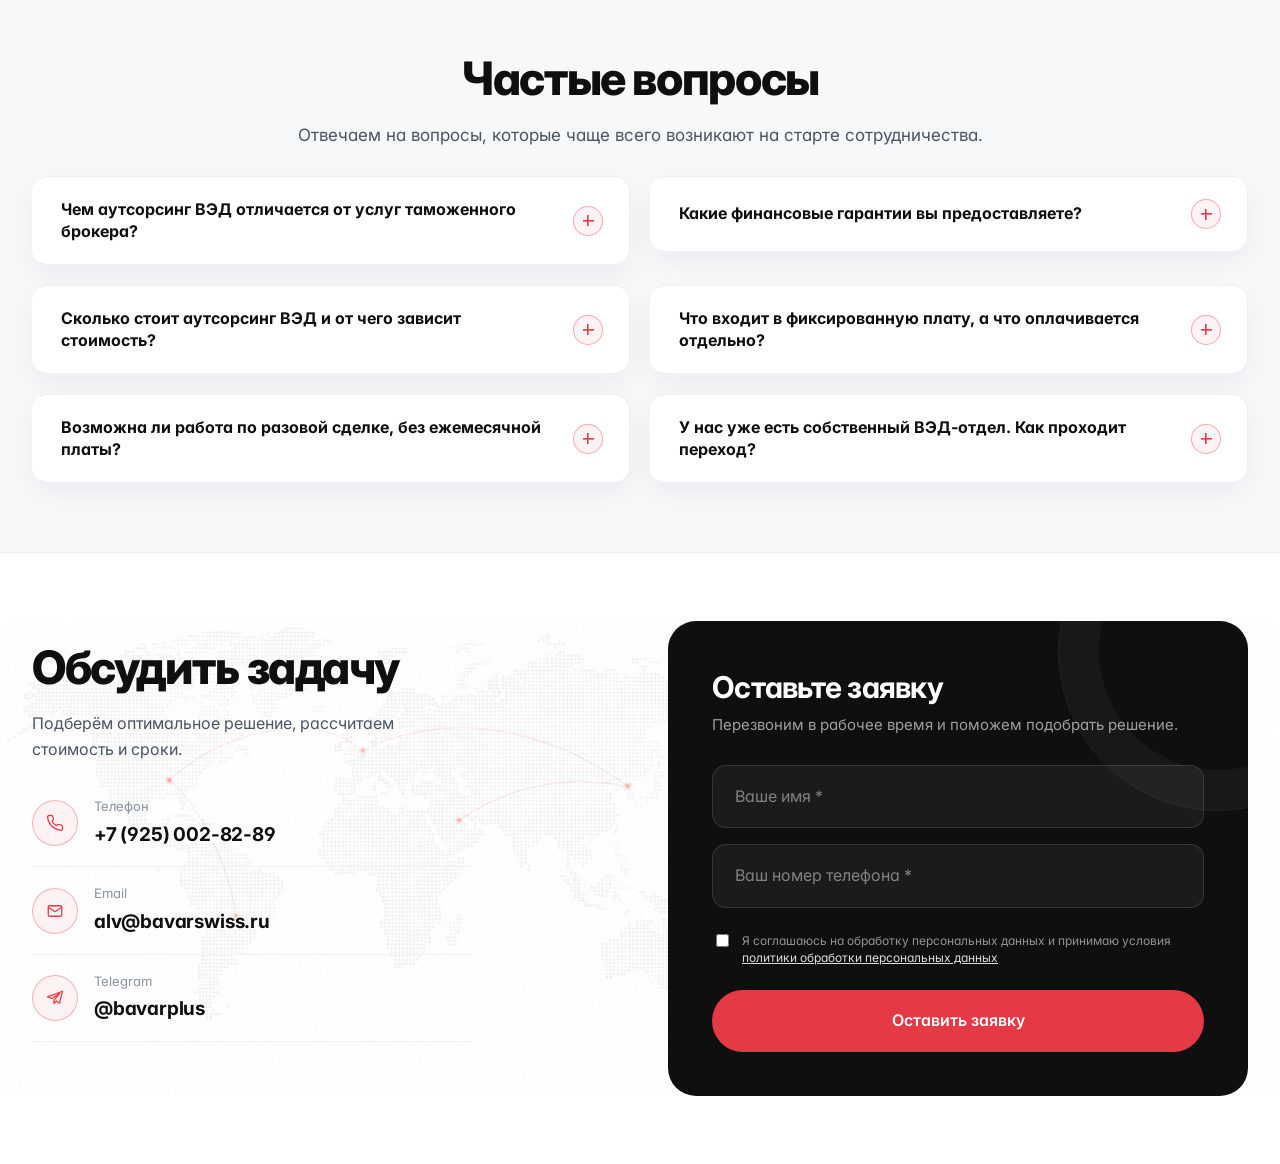
==== commit 9a8eb93e: "Landing: compact industries cards — icon left, number+title beside it (client request) Reduces card " ====
--- a/index.html
+++ b/index.html
@@ -324,30 +324,46 @@
       <!-- Правая колонка: 4 карточки услуг -->
       <div class="bio__cards">
         <div class="bio-card">
-          <div class="bio-card__num">01</div>
-          <div class="bio-card__icon"><img class="lz" data-src="assets/ind-eng.png?v=2" alt=""></div>
-          <h4 class="bio-card__title">Инжиниринг</h4>
+          <div class="bio-card__head">
+            <div class="bio-card__icon"><img class="lz" data-src="assets/ind-eng.png?v=2" alt=""></div>
+            <div class="bio-card__heading">
+              <div class="bio-card__num">01</div>
+              <h4 class="bio-card__title">Инжиниринг</h4>
+            </div>
+          </div>
           <p class="bio-card__desc">Подбор и&nbsp;комплектация оборудования под&nbsp;производственную задачу. Технологические схемы, расчёт линии, проверка спецификаций до&nbsp;закупки.</p>
           <span class="bio-card__arrow" aria-hidden="true">→</span>
         </div>
         <div class="bio-card">
-          <div class="bio-card__num">02</div>
-          <div class="bio-card__icon"><img class="lz" data-src="assets/ind-mount.png?v=2" alt=""></div>
-          <h4 class="bio-card__title">Монтаж линий</h4>
+          <div class="bio-card__head">
+            <div class="bio-card__icon"><img class="lz" data-src="assets/ind-mount.png?v=2" alt=""></div>
+            <div class="bio-card__heading">
+              <div class="bio-card__num">02</div>
+              <h4 class="bio-card__title">Монтаж линий</h4>
+            </div>
+          </div>
           <p class="bio-card__desc">Шеф-монтаж и&nbsp;координация подрядчиков на&nbsp;площадке заказчика. Сборка оборудования силами нашей команды и/или с&nbsp;китайскими производителями.</p>
           <span class="bio-card__arrow" aria-hidden="true">→</span>
         </div>
         <div class="bio-card">
-          <div class="bio-card__num">03</div>
-          <div class="bio-card__icon"><img class="lz" data-src="assets/ind-launch.png?v=2" alt=""></div>
-          <h4 class="bio-card__title">Запуск производства</h4>
+          <div class="bio-card__head">
+            <div class="bio-card__icon"><img class="lz" data-src="assets/ind-launch.png?v=2" alt=""></div>
+            <div class="bio-card__heading">
+              <div class="bio-card__num">03</div>
+              <h4 class="bio-card__title">Запуск производства</h4>
+            </div>
+          </div>
           <p class="bio-card__desc">Пусконаладка, вывод линии на&nbsp;проектную мощность, выпуск первых партий, обучение операторов на&nbsp;площадке.</p>
           <span class="bio-card__arrow" aria-hidden="true">→</span>
         </div>
         <div class="bio-card">
-          <div class="bio-card__num">04</div>
-          <div class="bio-card__icon"><img class="lz" data-src="assets/ind-service.png?v=2" alt=""></div>
-          <h4 class="bio-card__title">Обслуживание</h4>
+          <div class="bio-card__head">
+            <div class="bio-card__icon"><img class="lz" data-src="assets/ind-service.png?v=2" alt=""></div>
+            <div class="bio-card__heading">
+              <div class="bio-card__num">04</div>
+              <h4 class="bio-card__title">Обслуживание</h4>
+            </div>
+          </div>
           <p class="bio-card__desc">Сервисная поддержка после запуска: профилактика, ремонт, поставка запчастей и&nbsp;расходников, удалённая помощь.</p>
           <span class="bio-card__arrow" aria-hidden="true">→</span>
         </div>
--- a/assets/styles.css
+++ b/assets/styles.css
@@ -1251,8 +1251,7 @@
 @media (max-width: 768px) {
   .bio__title,
   .bio__lede,
-  #industries .bio-note,
-  .bio-card { text-align: center; }
+  #industries .bio-note { text-align: center; }
   .bio__lede { margin-left: auto; margin-right: auto; }
   #industries .bio-note {
     border-left: none;
@@ -1260,7 +1259,6 @@
     margin-left: auto;
     margin-right: auto;
   }
-  .bio-card__icon { margin-left: auto; margin-right: auto; }
   .bio-card__arrow { display: none; }
 }
 
@@ -1277,20 +1275,27 @@
   box-shadow: 0 20px 44px rgba(15, 23, 42, 0.10);
   transform: translateY(-3px);
 }
+.bio-card__head {
+  display: flex;
+  align-items: center;
+  gap: 16px;
+  margin-bottom: 16px;
+}
+.bio-card__heading { min-width: 0; }
 .bio-card__num {
-  font-size: 22px;
+  font-size: 15px;
   font-weight: 800;
   color: var(--accent);
   letter-spacing: -0.02em;
-  margin-bottom: 18px;
+  margin: 0 0 2px;
 }
 .bio-card__icon {
-  width: 104px;
-  height: 104px;
+  width: 72px;
+  height: 72px;
+  flex: 0 0 auto;
   display: flex;
   align-items: center;
   justify-content: center;
-  margin-bottom: 14px;
 }
 .bio-card__icon img {
   width: 100%;
@@ -1302,7 +1307,7 @@
   font-size: 19px;
   font-weight: 700;
   line-height: 1.2;
-  margin: 0 0 10px;
+  margin: 0;
 }
 .bio-card__desc {
   font-size: 14px;
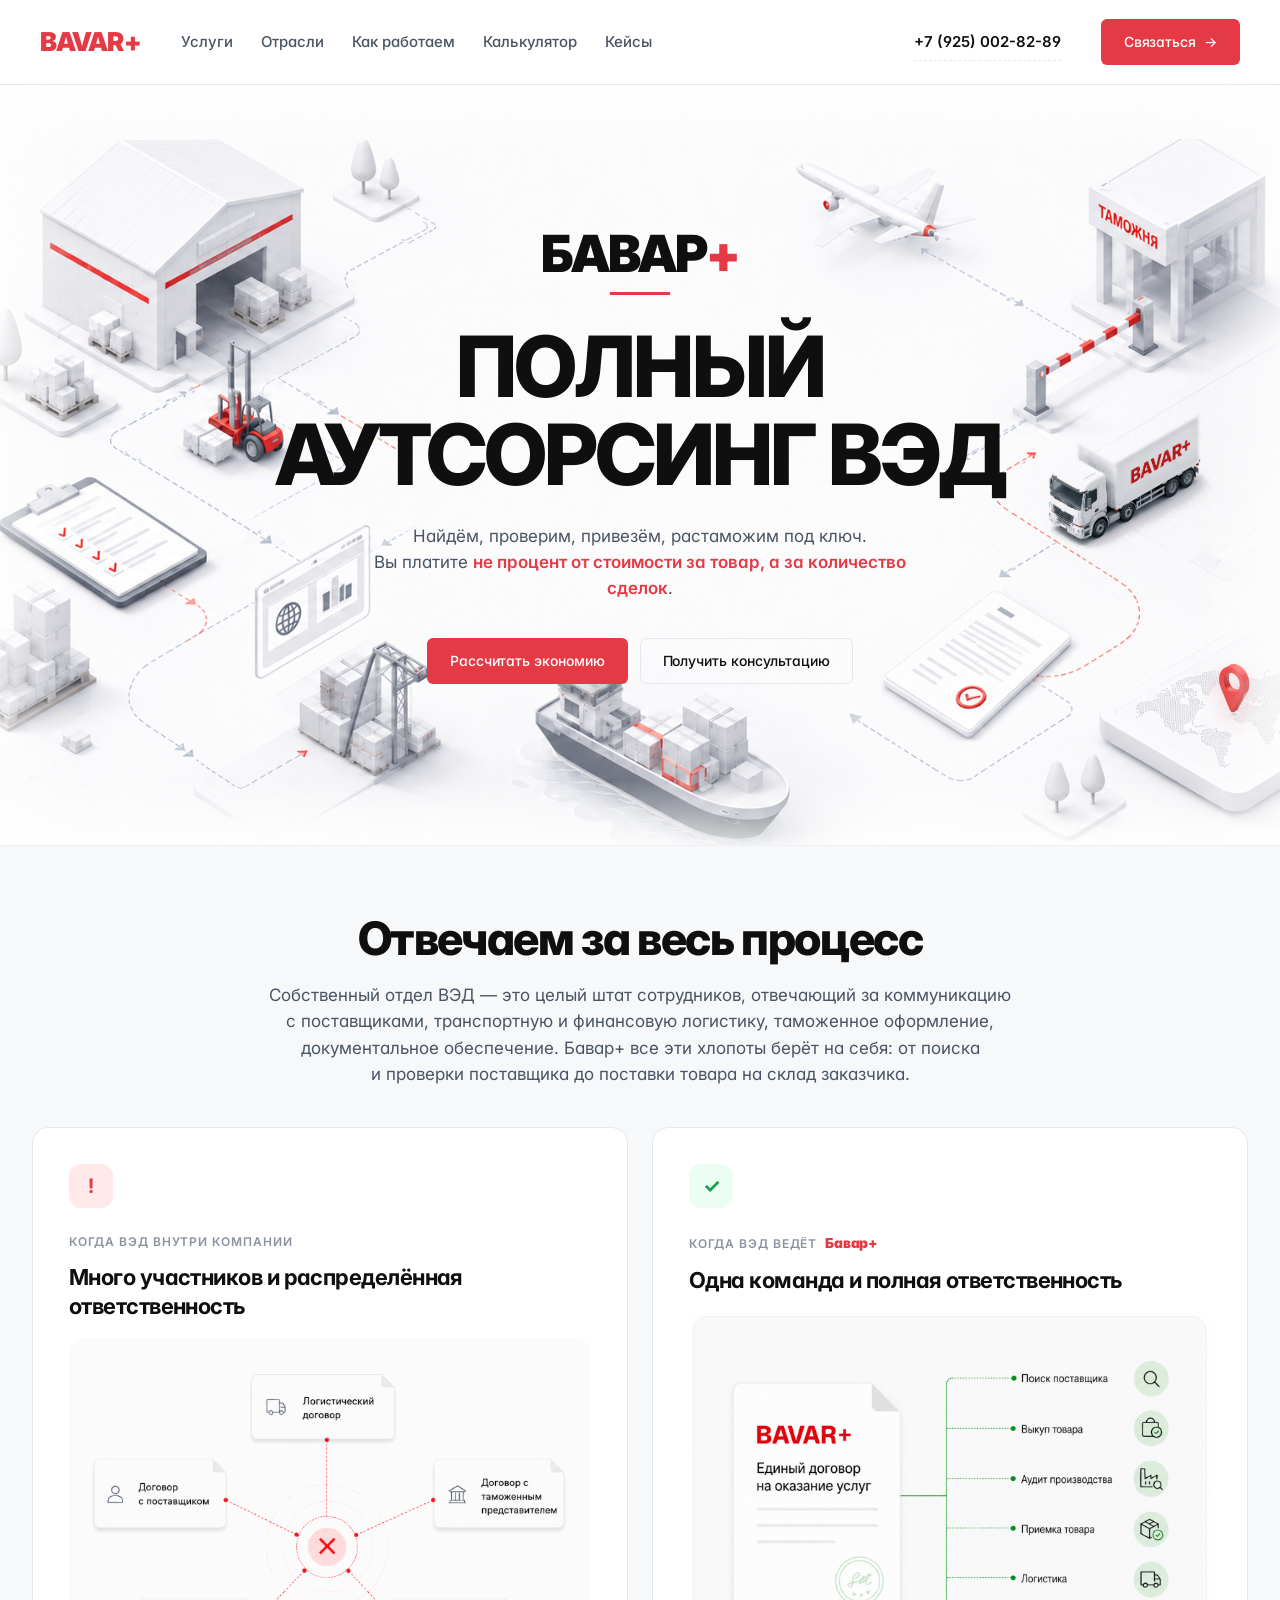
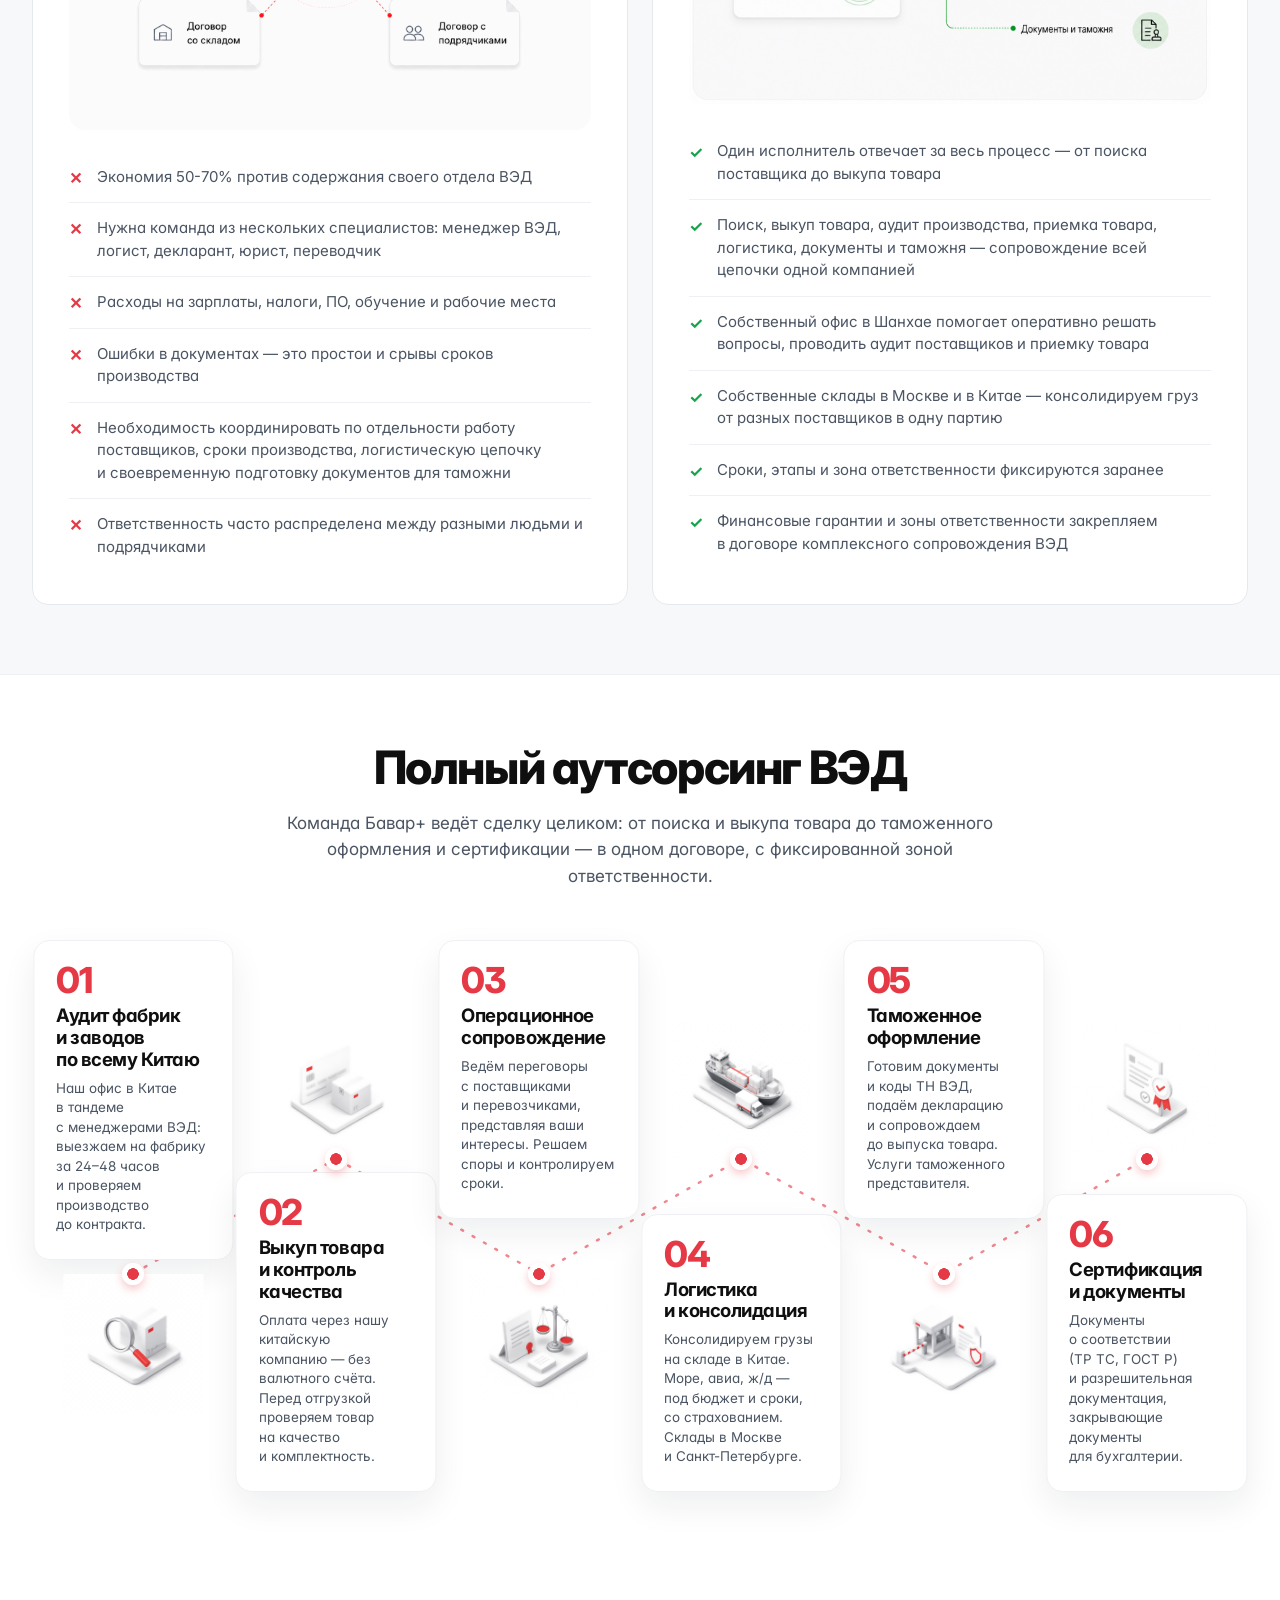
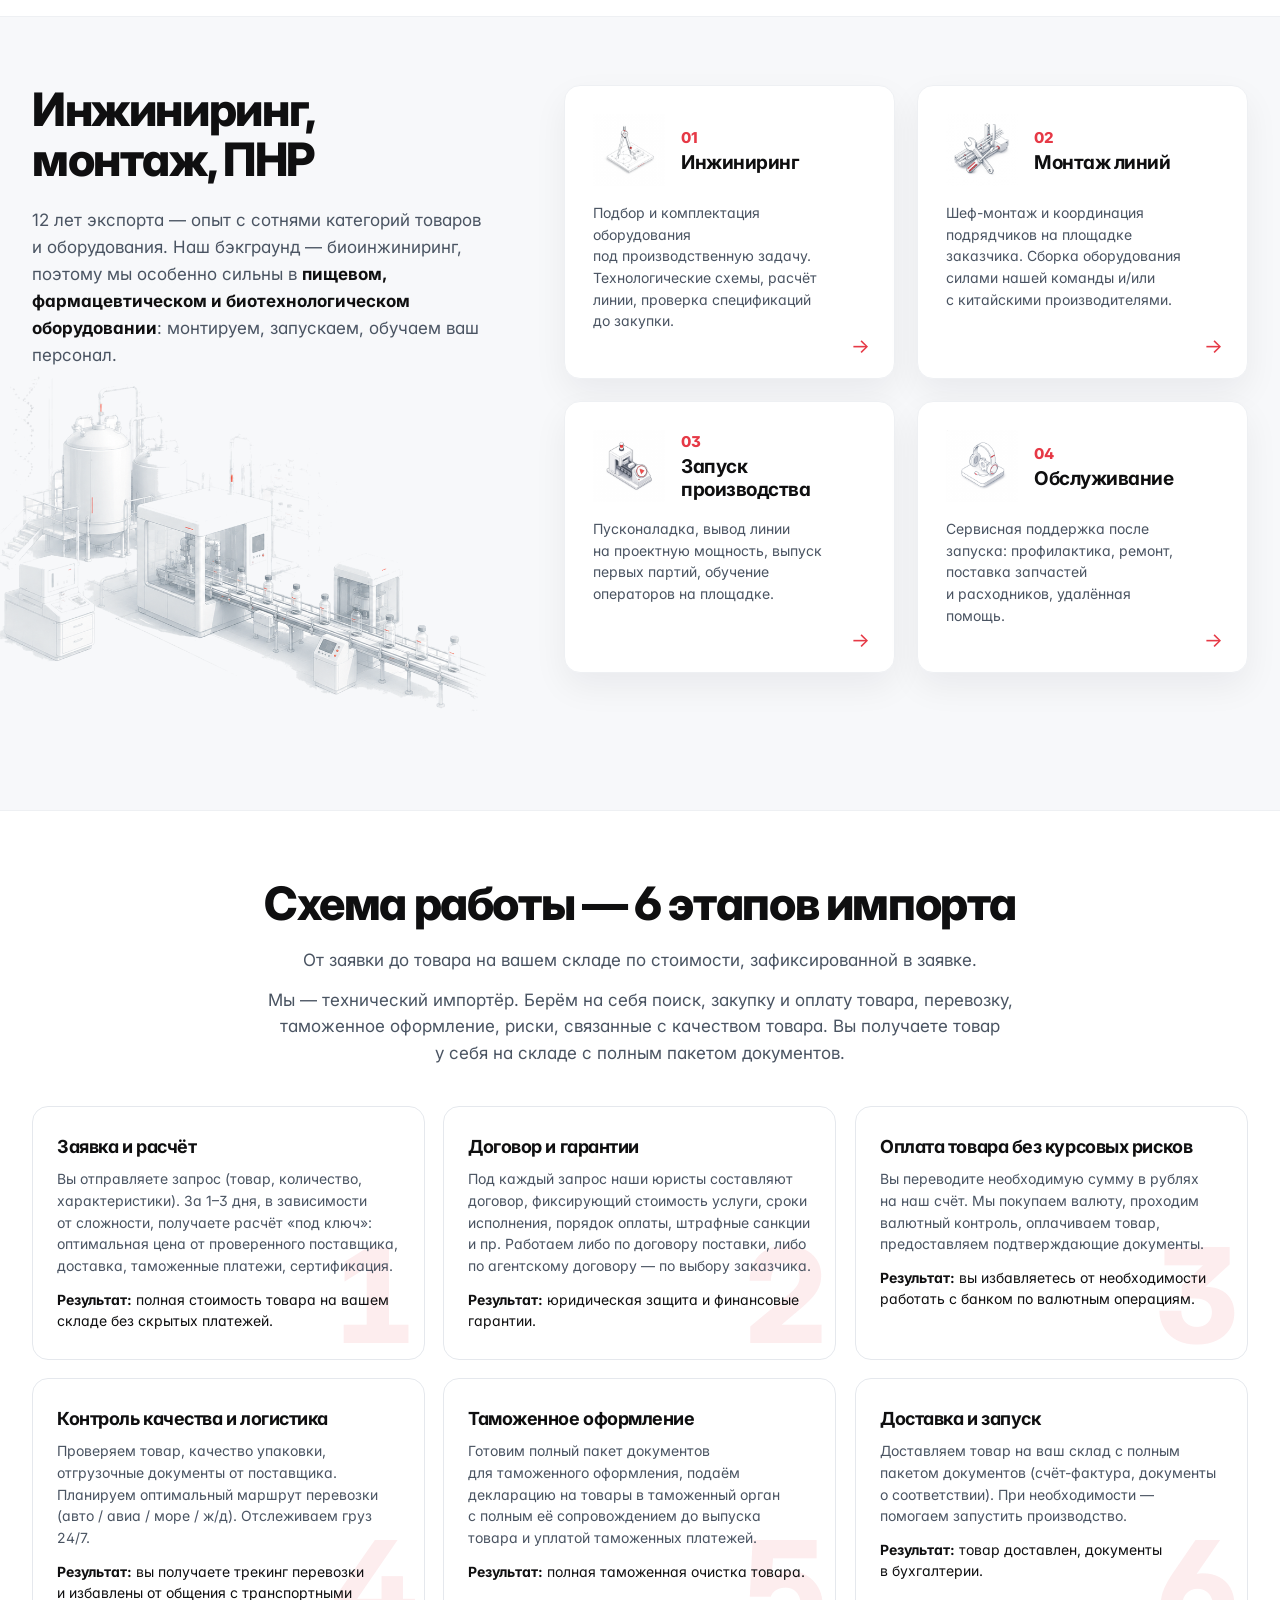
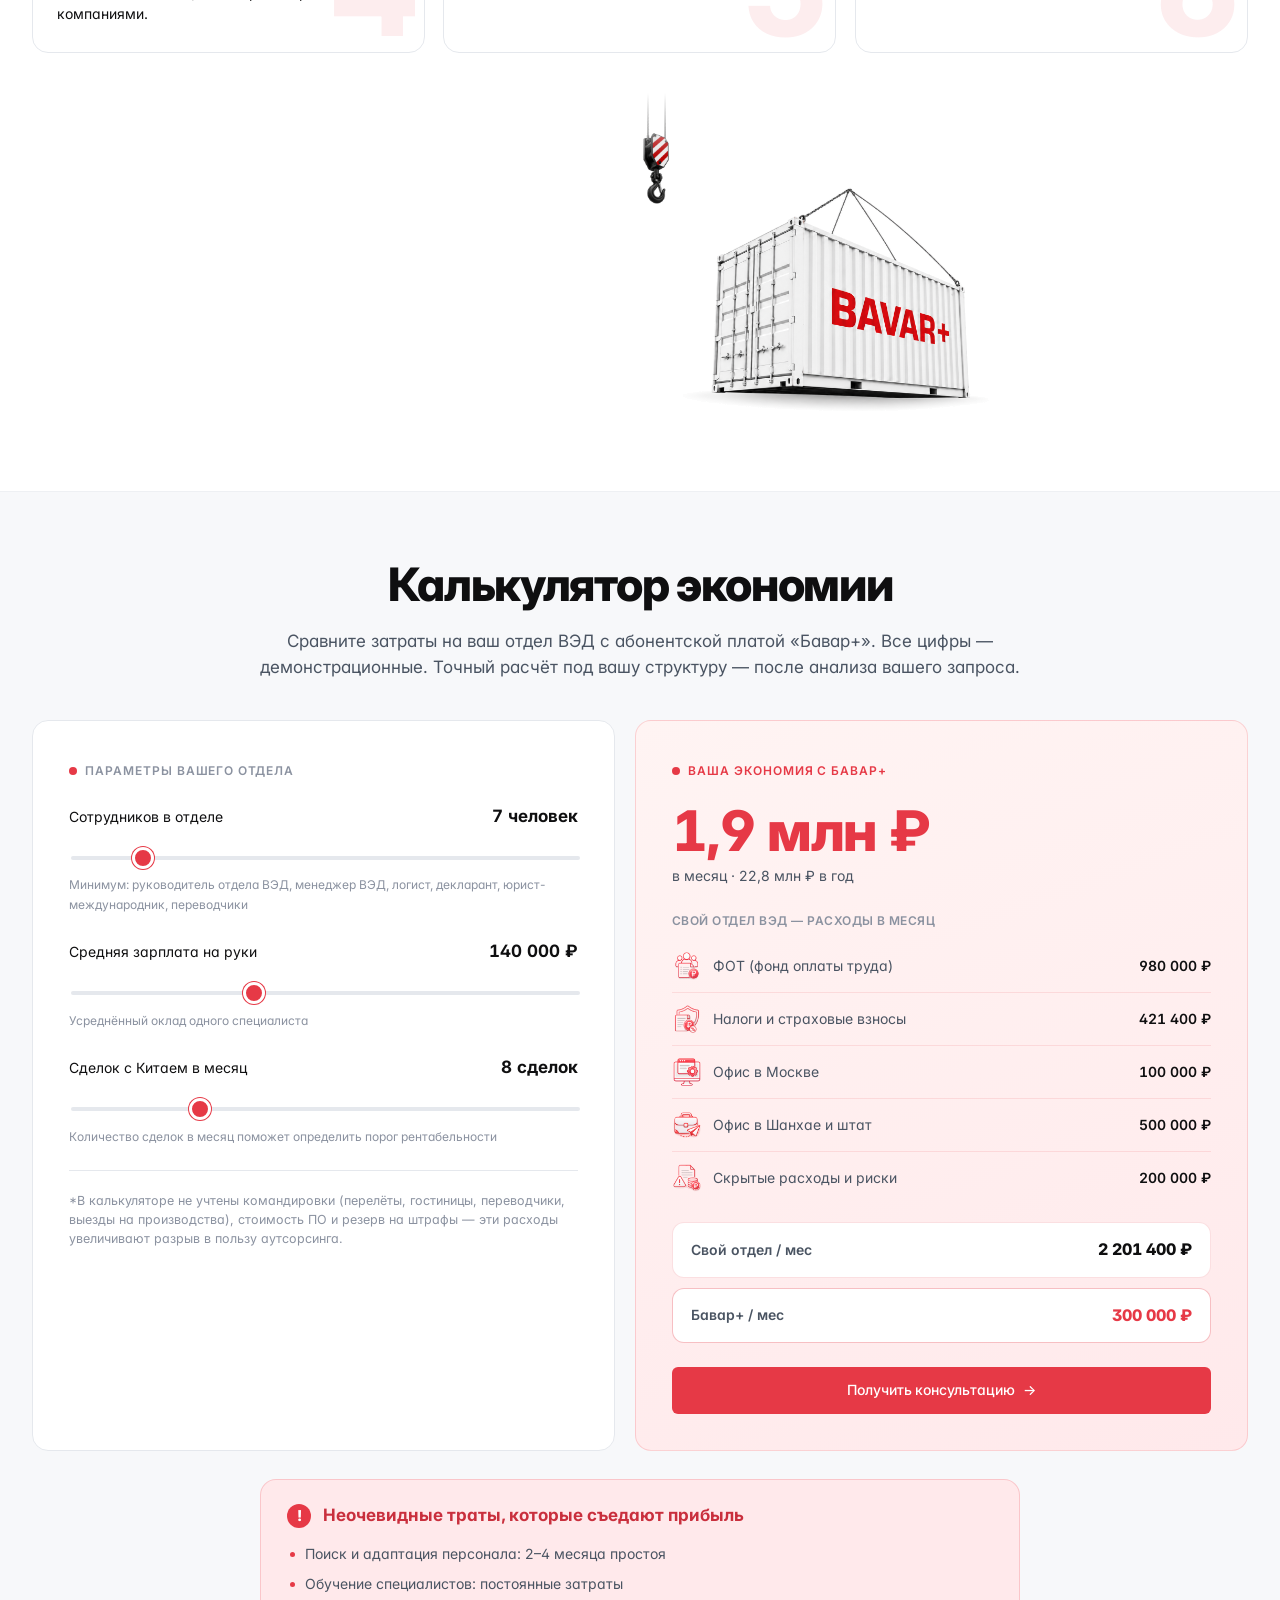
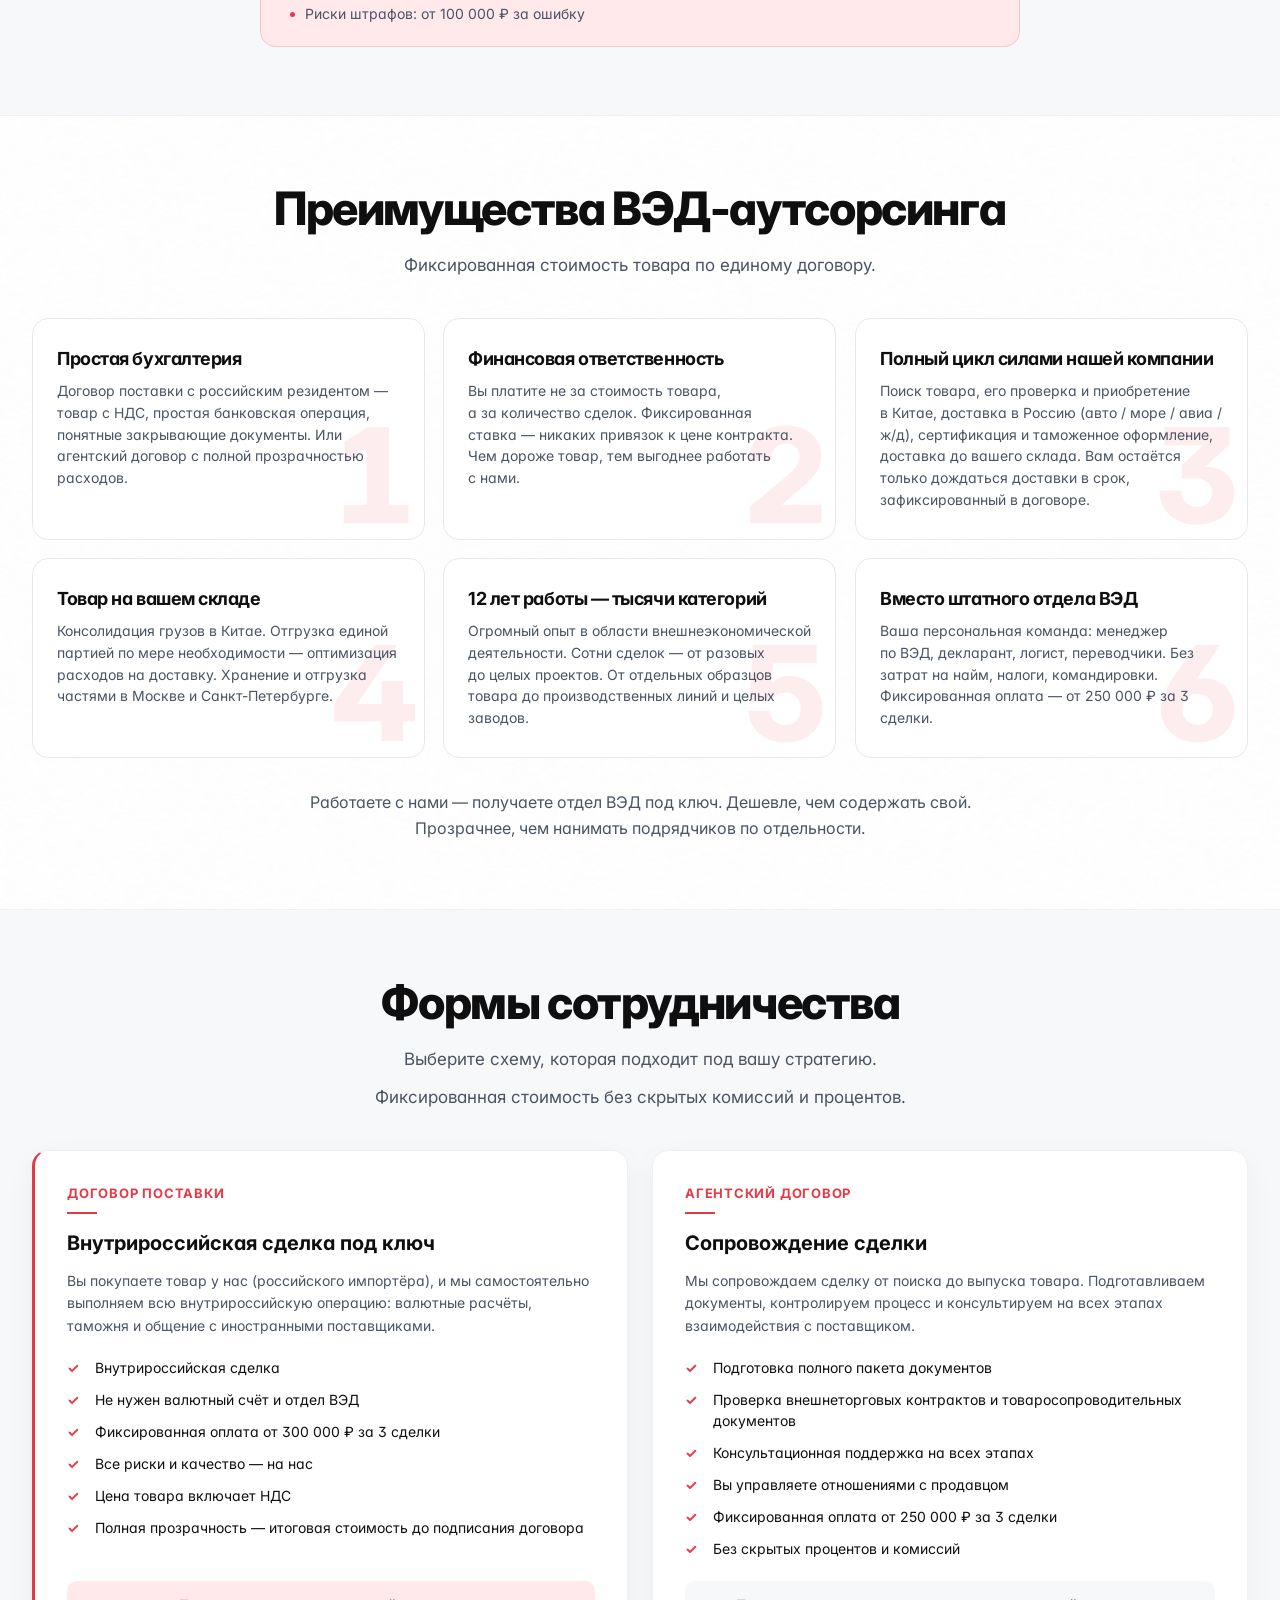
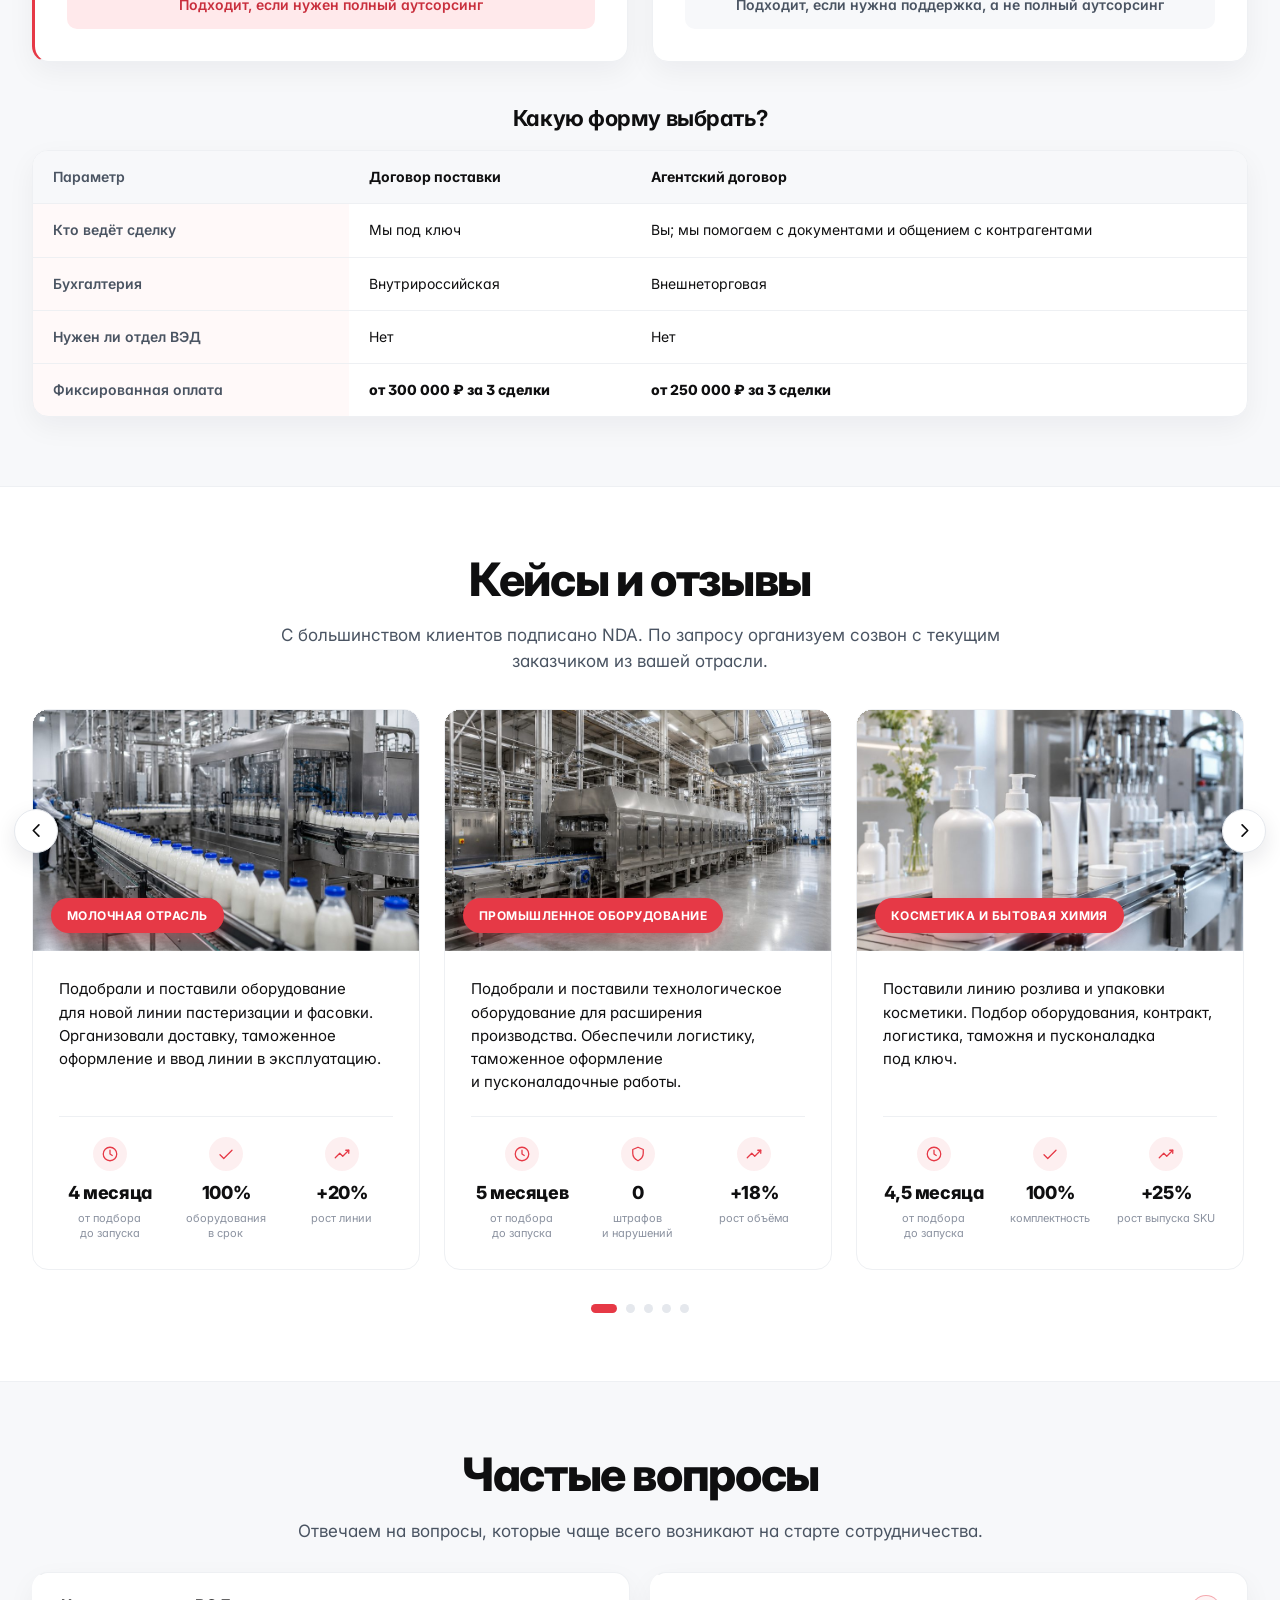
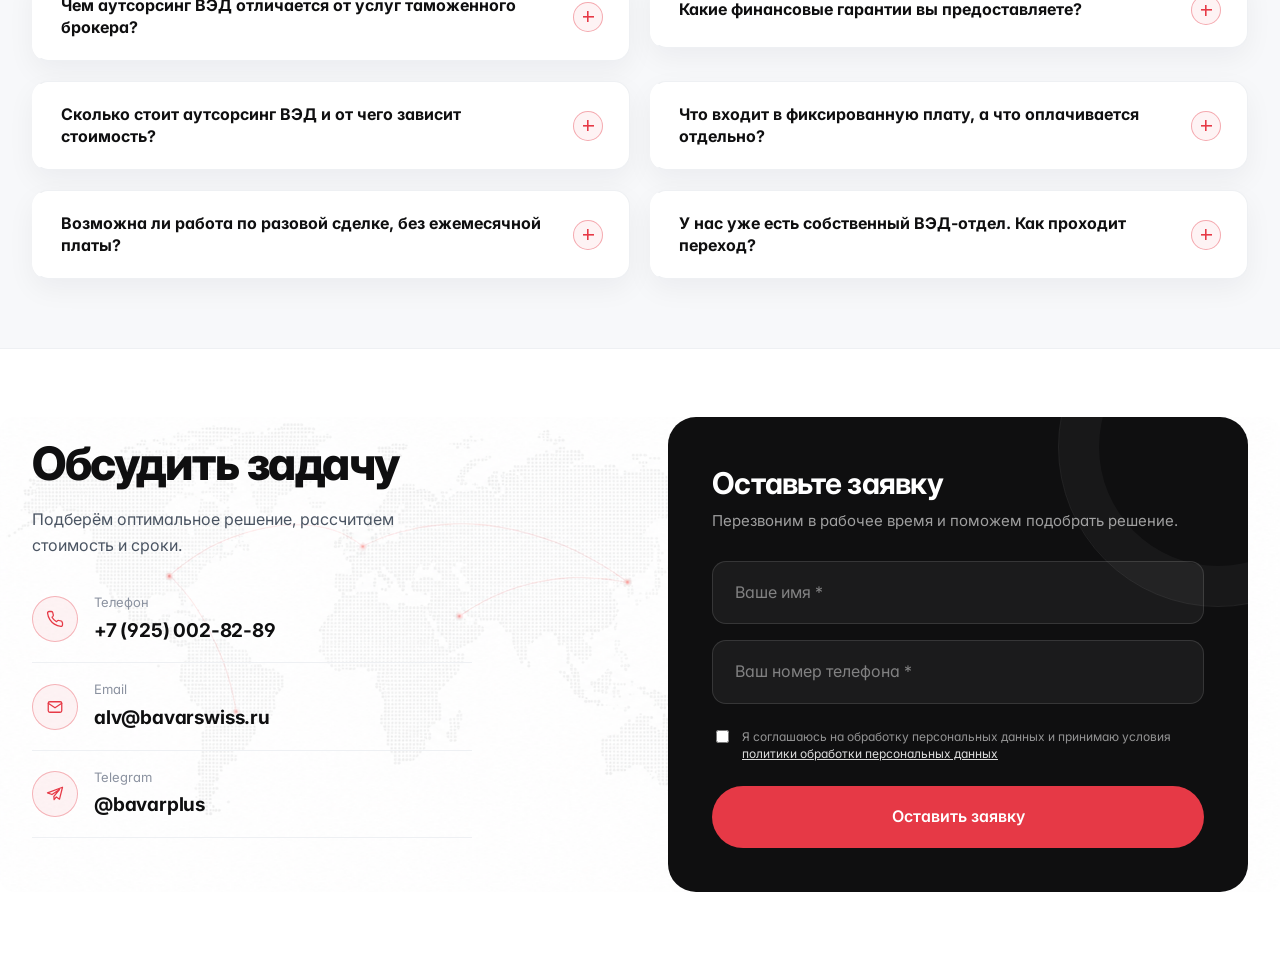
==== commit 09ff4501: "Landing: remove industries note, shrink left illustration (client request) Removed .bio-note block +" ====
--- a/index.html
+++ b/index.html
@@ -369,12 +369,6 @@
         </div>
       </div>
     </div>
-
-    <p class="bio-note">
-      Сильны в&nbsp;пищевом, фармацевтическом и&nbsp;биотехнологическом оборудовании.
-      Для остальных отраслей договариваемся с&nbsp;производителями о&nbsp;монтаже и&nbsp;пусконаладке.
-      Вы&nbsp;получаете единую точку ответственности, а&nbsp;не&nbsp;хаос из&nbsp;подрядчиков.
-    </p>
   </div>
 </section>
 
--- a/assets/styles.css
+++ b/assets/styles.css
@@ -1216,20 +1216,20 @@
 .bio__illo {
   display: block;
   width: 100%;
-  max-width: 520px;
+  max-width: 400px;
   height: auto;
 }
-@media (max-width: 1024px) { .bio__illo { max-width: 420px; } }
+@media (max-width: 1024px) { .bio__illo { max-width: 340px; } }
 /* Декоративный вылет на широких экранах — крупнее, уходит за левый край
    и поднимается вверх ЗА текст (позади него), не растягивая блок вниз */
 @media (min-width: 1280px) {
   .bio__intro { position: relative; }
   .bio__title, .bio__lede { position: relative; z-index: 1; }
   .bio__illo {
-    width: 684px;
+    width: 540px;
     max-width: none;
-    margin-left: -105px;
-    margin-top: -80px;
+    margin-left: -80px;
+    margin-top: -60px;
     position: relative;
     z-index: 0;
   }
